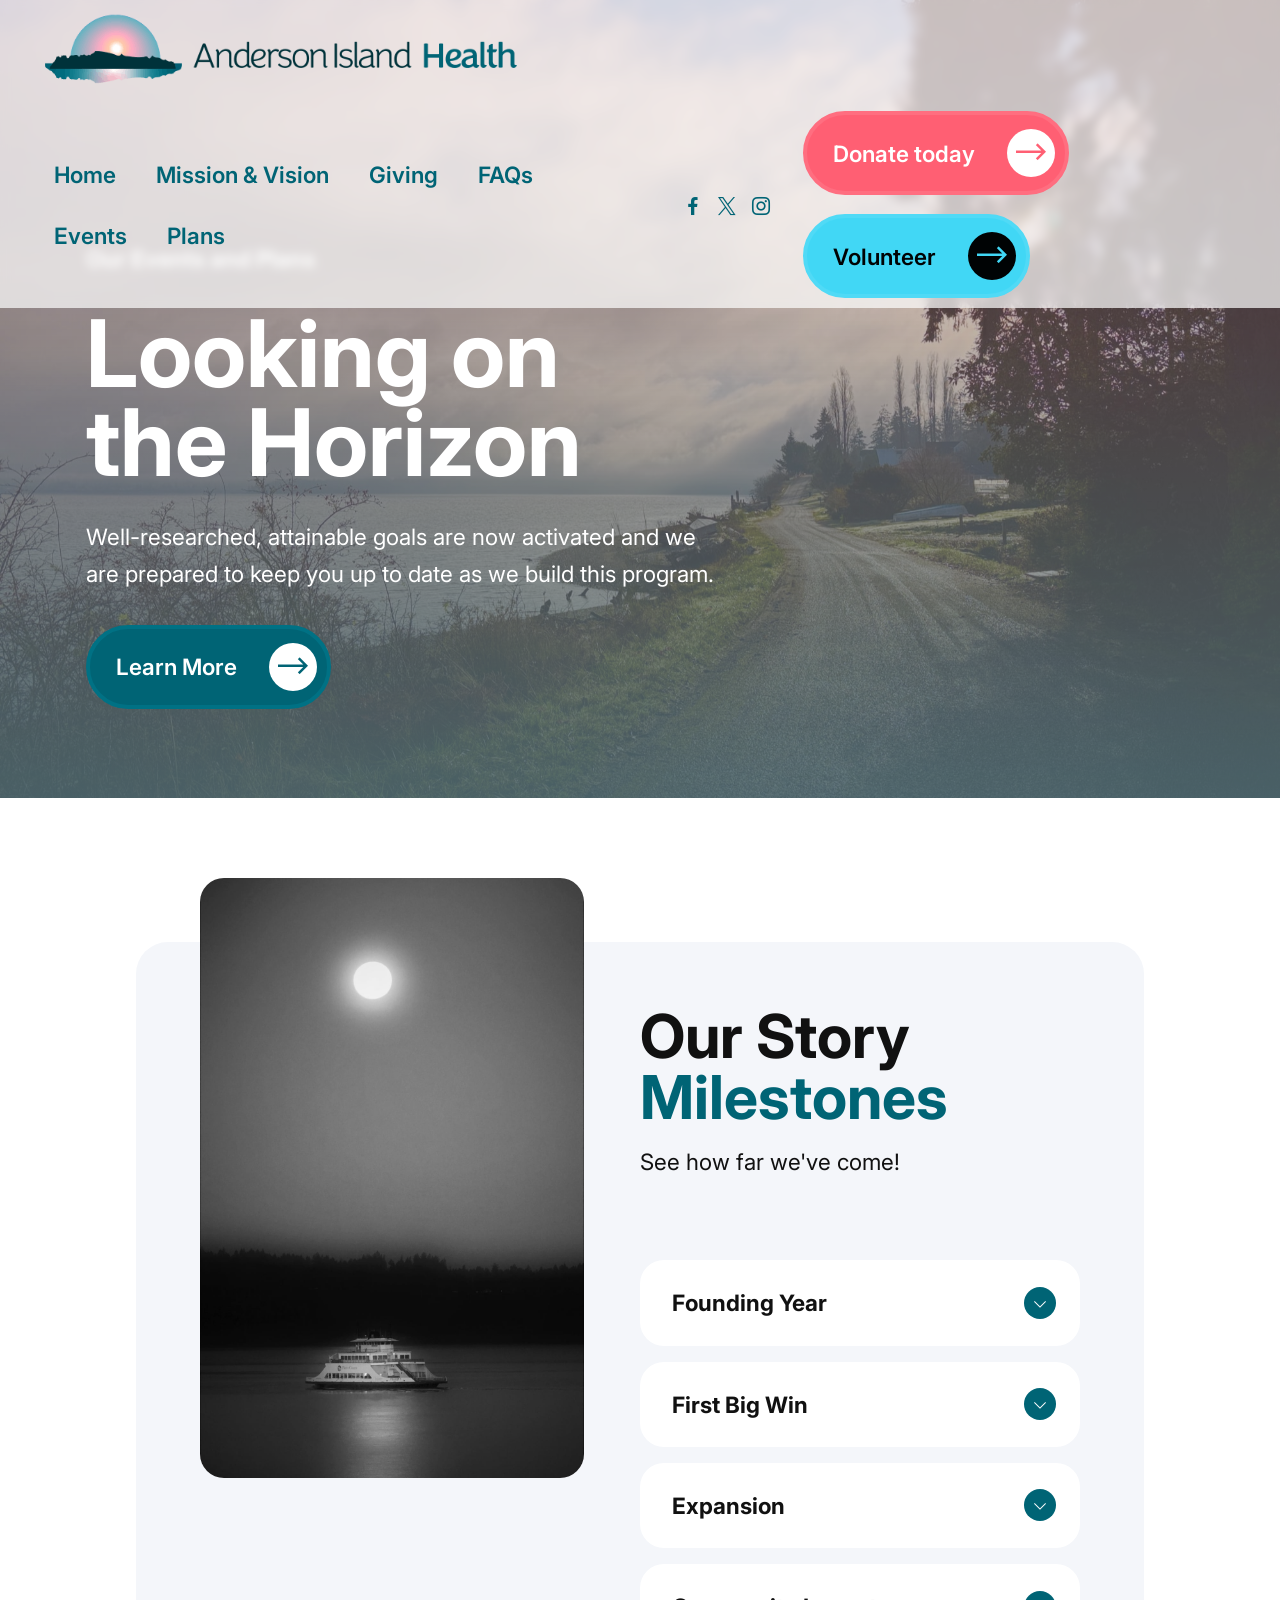
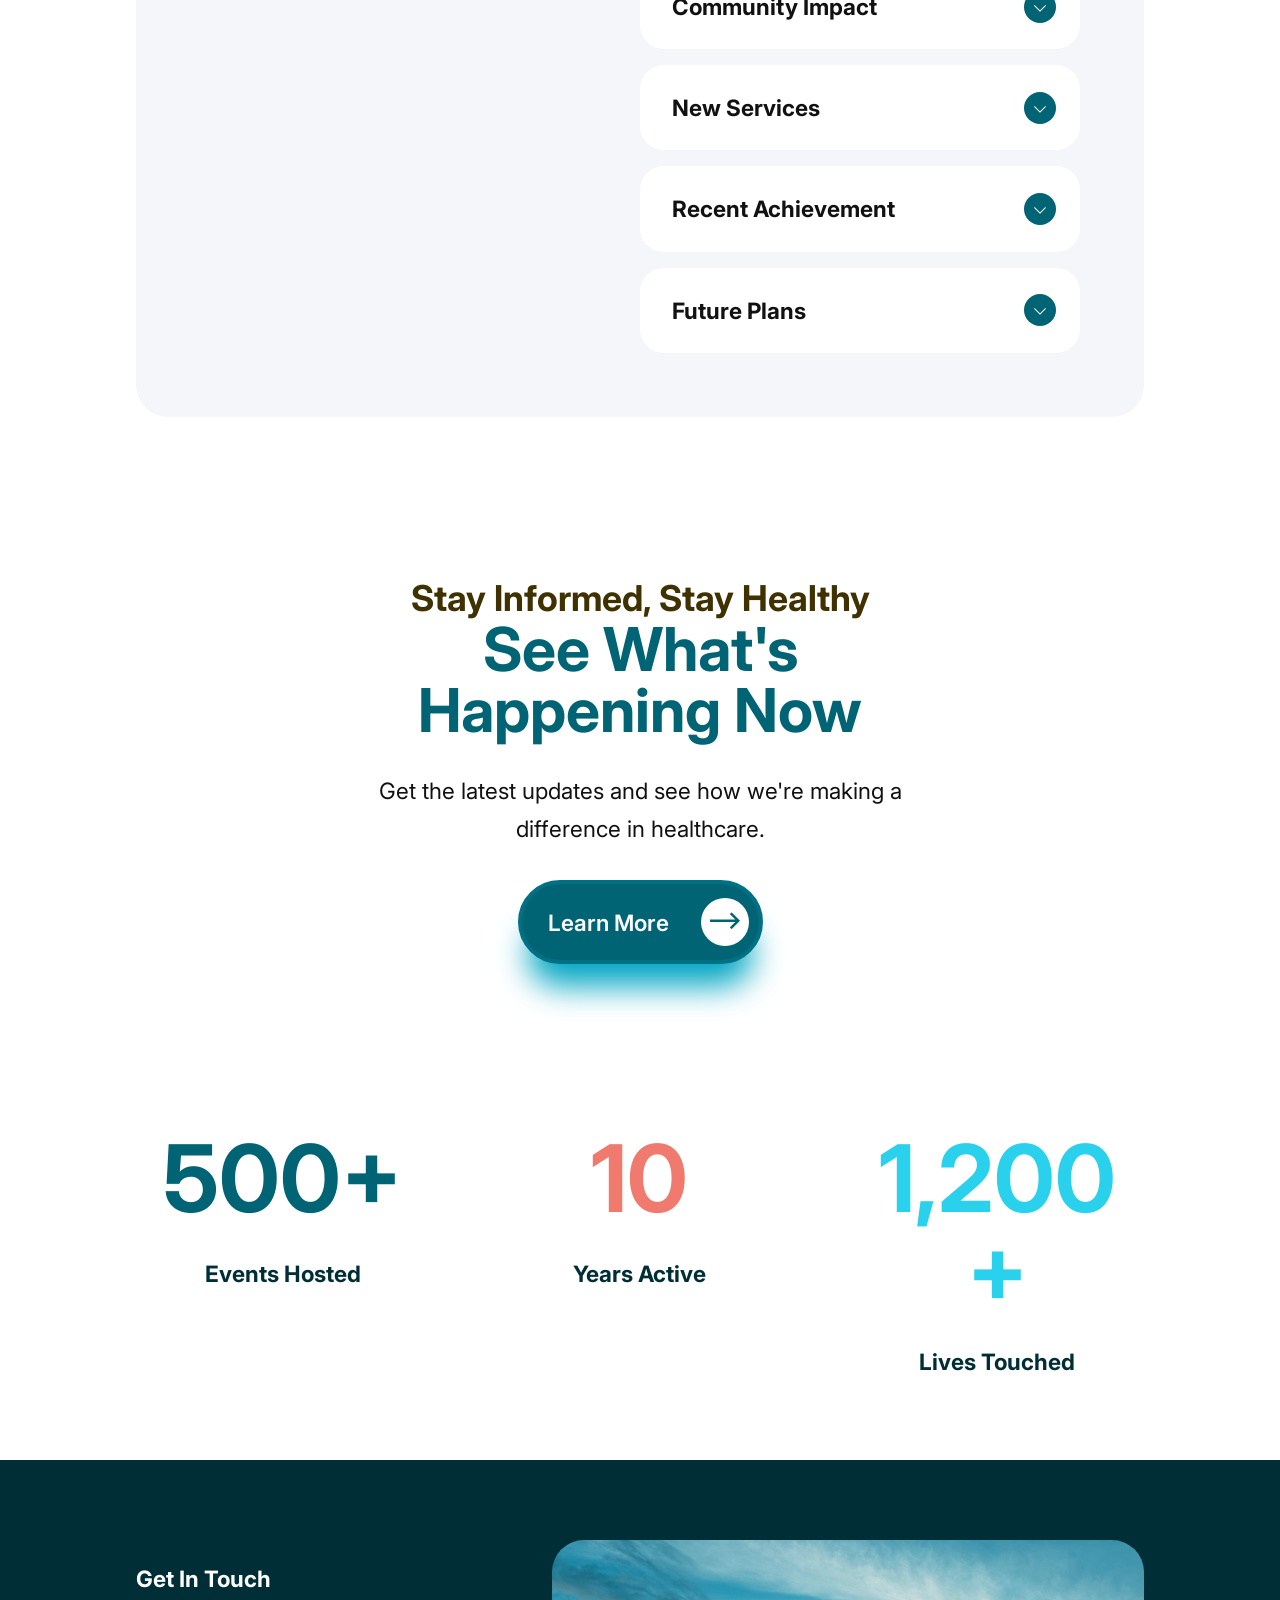
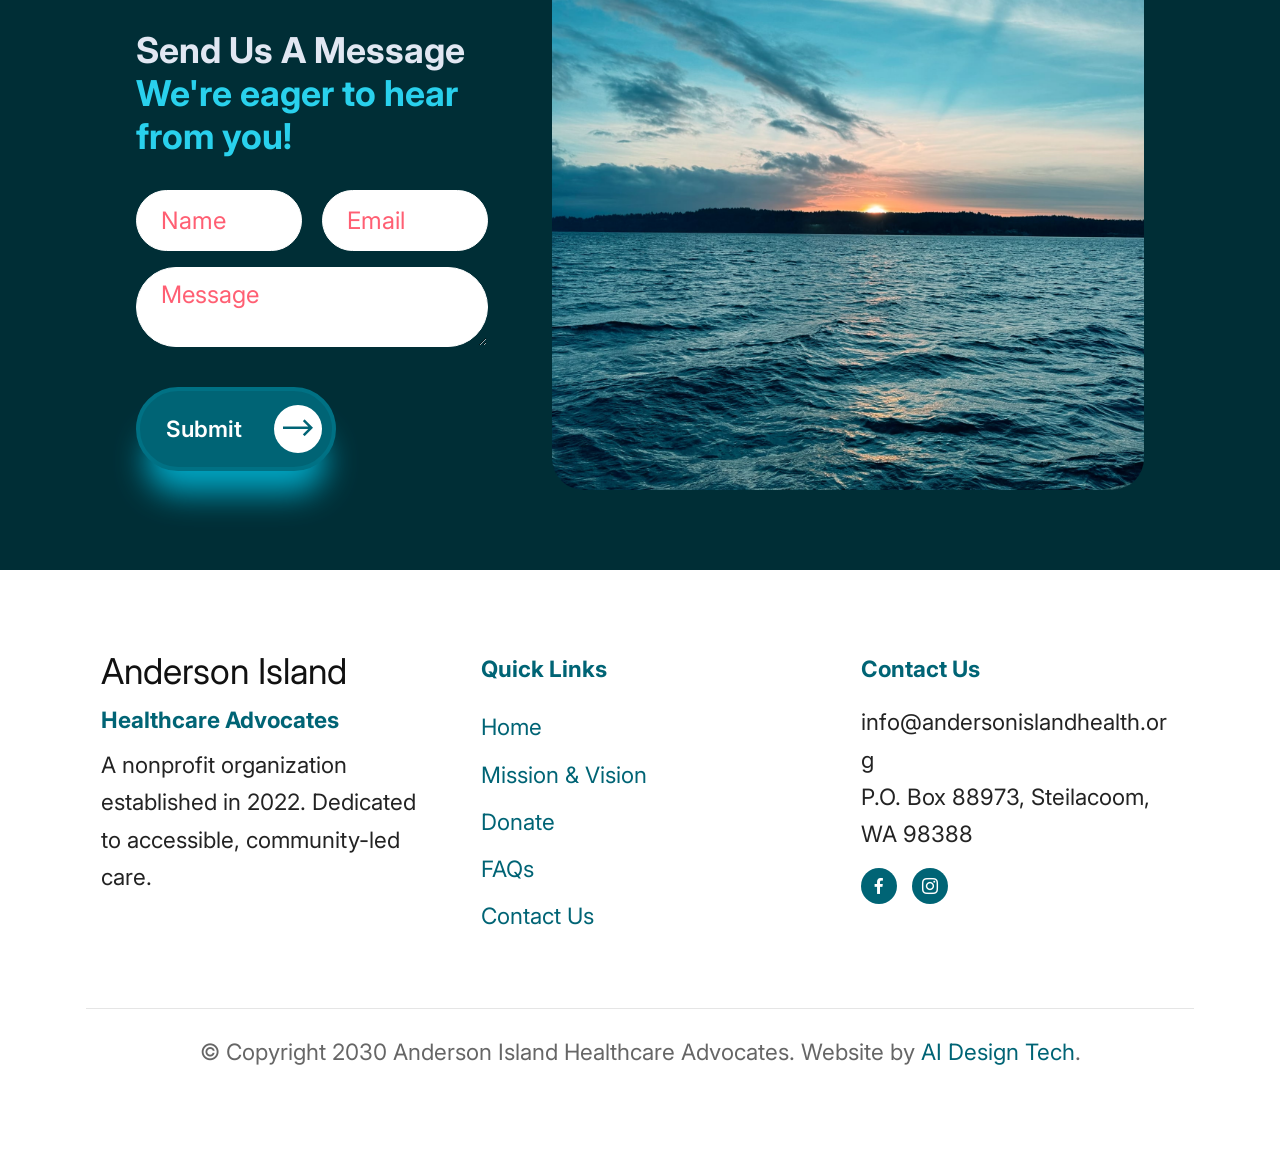
==== page1.html @ d07af9d4 "Finished draft" ====
<!DOCTYPE html>
<html  >
<head>
  
  <meta charset="UTF-8">
  <meta http-equiv="X-UA-Compatible" content="IE=edge">
  
  <meta name="viewport" content="width=device-width, initial-scale=1, minimum-scale=1">
  <link rel="shortcut icon" href="assets/images/ai-health-custom-logo-v9.png-655x106.png" type="image/x-icon">
  <meta name="description" content="">
  
  
  <title>Events and Plans</title>
  <link rel="stylesheet" href="assets/web/assets/mobirise-icons2/mobirise2.css">
  <link rel="stylesheet" href="assets/bootstrap/css/bootstrap.min.css">
  <link rel="stylesheet" href="assets/parallax/jarallax.css">
  <link rel="stylesheet" href="assets/animatecss/animate.css">
  <link rel="stylesheet" href="assets/popup-overlay-plugin/style.css">
  <link rel="stylesheet" href="assets/dropdown/css/style.css">
  <link rel="stylesheet" href="assets/socicon/css/styles.css">
  <link rel="stylesheet" href="assets/theme/css/style.css">
  <link rel="preload" href="https://fonts.googleapis.com/css?family=Inter:100,200,300,400,500,600,700,800,900,100i,200i,300i,400i,500i,600i,700i,800i,900i&display=swap" as="style" onload="this.onload=null;this.rel='stylesheet'">
  <noscript><link rel="stylesheet" href="https://fonts.googleapis.com/css?family=Inter:100,200,300,400,500,600,700,800,900,100i,200i,300i,400i,500i,600i,700i,800i,900i&display=swap"></noscript>
  <link rel="preload" as="style" href="assets/mobirise/css/mbr-additional.css?v=vCDCDP"><link rel="stylesheet" href="assets/mobirise/css/mbr-additional.css?v=vCDCDP" type="text/css">

  
  
  
</head>
<body>
  
  <section data-bs-version="5.1" class="menu menu01 strengthm5 cid-vbylUt4qzk" once="menu" id="menu-1-vbylUt4qzk">
    

    <nav class="navbar navbar-dropdown navbar-fixed-top navbar-expand-lg">
        <div class="content-wrap container-fluid">
            <div class="navbar-brand">
                <span class="navbar-logo">
                    <a href="#">
                        <img src="assets/images/ai-health-custom-logo-v9.png-655x106.png" alt="" style="height: 5.1rem;">
                    </a>
                </span>
                
            </div>
            <button class="navbar-toggler" type="button" data-toggle="collapse" data-bs-toggle="collapse" data-target="#navbarSupportedContent" data-bs-target="#navbarSupportedContent" aria-controls="navbarNavAltMarkup" aria-expanded="false" aria-label="Toggle navigation">
                <div class="hamburger">
                    <span></span>
                    <span></span>
                    <span></span>
                    <span></span>
                </div>
            </button>
            <div class="collapse navbar-collapse" id="navbarSupportedContent">
                <ul class="navbar-nav nav-dropdown" data-app-modern-menu="true"><li class="nav-item"><a class="nav-link link little-radius text-primary display-4" href="#">Home</a></li>
                    <li class="nav-item"><a class="nav-link link little-radius text-primary display-4" href="#">Mission &amp; Vision</a></li>
                    <li class="nav-item"><a class="nav-link link little-radius text-primary display-4" href="#">Giving</a>
                    </li>
                    <li class="nav-item"><a class="nav-link link little-radius text-primary display-4" href="#">FAQs</a>
                    </li><li class="nav-item"><a class="nav-link link little-radius text-primary display-4" href="#">Events</a></li><li class="nav-item"><a class="nav-link link little-radius text-primary display-4" href="#">Plans</a></li></ul>
                <div class="icons-menu">
                    <a class="iconfont-wrapper" href="#" target="_blank">
                        <span class="p-2 mbr-iconfont socicon-facebook socicon" style="color: rgb(0, 100, 117); fill: rgb(0, 100, 117);"></span>
                    </a>
                    <a class="iconfont-wrapper" href="#" target="_blank">
                        <span class="p-2 mbr-iconfont socicon-twitter socicon" style="color: rgb(0, 100, 117); fill: rgb(0, 100, 117);"></span>
                    </a>
                    <a class="iconfont-wrapper" href="#" target="_blank">
                        <span class="p-2 mbr-iconfont socicon-instagram socicon" style="color: rgb(0, 100, 117); fill: rgb(0, 100, 117);"></span>
                    </a>
                    
                </div>
                <div class="navbar-buttons mbr-section-btn"><a class="btn btn-danger display-7" href="index.html#call-to-action-2-vbylUuL9xs">
                        <span class="mobi-mbri mobi-mbri-right mbr-iconfont mbr-iconfont-btn"></span>
                       Donate today</a> <a class="btn btn-info display-7" href="https://forms.gle/DPrSswoL6QGuAcDV8" target="_blank">
                        <span class="mobi-mbri mobi-mbri-right mbr-iconfont mbr-iconfont-btn"></span>
                       Volunteer</a></div>
            </div>
        </div>
    </nav>
</section>

<section data-bs-version="5.1" class="header02 strengthm5 cid-vdXFIH0984 mbr-parallax-background" id="hero-2-vdXFIH0984">
    

    
    <div class="mbr-overlay" style="opacity: 0.3; background-color: rgb(240, 122, 109);"></div>

    <div class="container">
        <div class="row">
            <div class="col-12 col-lg-7">
                <div class="content-wrapper">
                    <p class="mbr-label mbr-fonts-style display-7">
                        <strong>Our Events and Plans</strong></p>
                    <h2 class="mbr-section-title mbr-fonts-style display-1">
                        <strong>Looking on the Horizon</strong></h2>
                    <p class="mbr-text mbr-fonts-style display-4">Well-researched, attainable goals are now activated and we are prepared to keep you up to date as we build this program.</p>
                    <div class="mbr-section-btn">
                        <a class="btn btn-primary display-7" href="#">
                            <span class="mobi-mbri mobi-mbri-right mbr-iconfont mbr-iconfont-btn"></span>
                            Learn More
                        </a>
                    </div>
                </div>
            </div>
        </div>
    </div>
</section>

<section data-bs-version="5.1" class="list01 strengthm5 cid-vdXFIH3WKV" id="faq-1-vdXFIH3WKV">
    

    
    

    <div class="container-fluid">
        <div class="row justify-content-center">
            <div class="col-12 col-lg-10">
                <div class="card-wrapper">
                    <div class="image-wrapper">
                        <img class="little-radius" src="assets/images/dsc03451-2.jpg-1200x2023.jpg" alt="">
                    </div>
                    <div class="content-wrapper">
                        <div class="content-wrap">
                            <div class="title-wrapper">
                                <h2 class="mbr-section-title mbr-fonts-style display-2">
                                    <strong>Our Story</strong>
                                </h2>
                                <h3 class="mbr-section-subtitle mbr-fonts-style display-2">
                                    <strong>Milestones</strong>
                                </h3>
                            </div>
                            <div class="text-wrapper">
                                <p class="mbr-text mbr-fonts-style display-7">See how far we've come!</p>
                            </div>
                        </div>
                        <div id="bootstrap-accordion_28" class="panel-group accordionStyles accordion" role="tablist" aria-multiselectable="true">
                            <div class="card little-radius">
                                <div class="card-header" role="tab" id="headingOne">
                                    <a role="button" class="panel-title collapsed" data-toggle="collapse" data-bs-toggle="collapse" data-core="" href="#collapse1_28" aria-expanded="false" aria-controls="collapse1">
                                        <h4 class="panel-title-edit mbr-fonts-style display-4">
                                            <strong>Founding Year</strong></h4>
                                        <div class="icon-wrapper">
                                            <span class="sign mbr-iconfont mobi-mbri-arrow-down mobi-mbri"></span>
                                        </div>
                                    </a>
                                </div>
                                <div id="collapse1_28" class="panel-collapse noScroll collapse" role="tabpanel" aria-labelledby="headingOne" data-parent="#accordion" data-bs-parent="#bootstrap-accordion_28">
                                    <div class="panel-body">
                                        <p class="panel-text mbr-fonts-style display-7">Established in 2015, a true underdog story.</p>
                                    </div>
                                </div>
                            </div>
                            <div class="card little-radius">
                                <div class="card-header" role="tab" id="headingTwo">
                                    <a role="button" class="panel-title collapsed" data-toggle="collapse" data-bs-toggle="collapse" data-core="" href="#collapse2_28" aria-expanded="false" aria-controls="collapse2">
                                        <h4 class="panel-title-edit mbr-fonts-style display-4">
                                            <strong>First Big Win</strong></h4>
                                        <div class="icon-wrapper">
                                            <span class="sign mbr-iconfont mobi-mbri-arrow-down mobi-mbri"></span>
                                        </div>
                                    </a>
                                </div>
                                <div id="collapse2_28" class="panel-collapse noScroll collapse" role="tabpanel" aria-labelledby="headingTwo" data-parent="#accordion" data-bs-parent="#bootstrap-accordion_28">
                                    <div class="panel-body">
                                        <p class="panel-text mbr-fonts-style display-7">Secured major funding in 2017, we were stoked!</p>
                                    </div>
                                </div>
                            </div>
                            <div class="card little-radius">
                                <div class="card-header" role="tab" id="headingThree">
                                    <a role="button" class="panel-title collapsed" data-toggle="collapse" data-bs-toggle="collapse" data-core="" href="#collapse3_28" aria-expanded="false" aria-controls="collapse3">
                                        <h4 class="panel-title-edit mbr-fonts-style display-4">
                                            <strong>Expansion</strong></h4>
                                        <div class="icon-wrapper">
                                            <span class="sign mbr-iconfont mobi-mbri-arrow-down mobi-mbri"></span>
                                        </div>
                                    </a>
                                </div>
                                <div id="collapse3_28" class="panel-collapse noScroll collapse" role="tabpanel" aria-labelledby="headingThree" data-parent="#accordion" data-bs-parent="#bootstrap-accordion_28">
                                    <div class="panel-body">
                                        <p class="panel-text mbr-fonts-style display-7">Opened our second clinic in 2019, growing fast!</p>
                                    </div>
                                </div>
                            </div>
                            <div class="card little-radius">
                                <div class="card-header" role="tab" id="headingFour">
                                    <a role="button" class="panel-title collapsed" data-toggle="collapse" data-bs-toggle="collapse" data-core="" href="#collapse4_28" aria-expanded="false" aria-controls="collapse4">
                                        <h4 class="panel-title-edit mbr-fonts-style display-4">
                                            <strong>Community Impact</strong></h4>
                                        <div class="icon-wrapper">
                                            <span class="sign mbr-iconfont mobi-mbri-arrow-down mobi-mbri"></span>
                                        </div>
                                    </a>
                                </div>
                                <div id="collapse4_28" class="panel-collapse noScroll collapse" role="tabpanel" aria-labelledby="headingFour" data-parent="#accordion" data-bs-parent="#bootstrap-accordion_28">
                                    <div class="panel-body">
                                        <p class="panel-text mbr-fonts-style display-7">Reached 10,000 patients by 2021, wowza!</p>
                                    </div>
                                </div>
                            </div>
                            <div class="card little-radius">
                                <div class="card-header" role="tab" id="headingFive">
                                    <a role="button" class="panel-title collapsed" data-toggle="collapse" data-bs-toggle="collapse" data-core="" href="#collapse5_28" aria-expanded="false" aria-controls="collapse5">
                                        <h4 class="panel-title-edit mbr-fonts-style display-4">
                                            <strong>New Services</strong></h4>
                                        <div class="icon-wrapper">
                                            <span class="sign mbr-iconfont mobi-mbri-arrow-down mobi-mbri"></span>
                                        </div>
                                    </a>
                                </div>
                                <div id="collapse5_28" class="panel-collapse noScroll collapse" role="tabpanel" aria-labelledby="headingFive" data-parent="#accordion" data-bs-parent="#bootstrap-accordion_28">
                                    <div class="panel-body">
                                        <p class="panel-text mbr-fonts-style display-7">Launched telehealth in 2022, convenience is key.</p>
                                    </div>
                                </div>
                            </div>
                            <div class="card little-radius">
                                <div class="card-header" role="tab" id="headingSix">
                                    <a role="button" class="panel-title collapsed" data-toggle="collapse" data-bs-toggle="collapse" data-core="" href="#collapse6_28" aria-expanded="false" aria-controls="collapse6">
                                        <h4 class="panel-title-edit mbr-fonts-style display-4">
                                            <strong>Recent Achievement</strong></h4>
                                        <div class="icon-wrapper">
                                            <span class="sign mbr-iconfont mobi-mbri-arrow-down mobi-mbri"></span>
                                        </div>
                                    </a>
                                </div>
                                <div id="collapse6_28" class="panel-collapse noScroll collapse" role="tabpanel" aria-labelledby="headingSix" data-parent="#accordion" data-bs-parent="#bootstrap-accordion_28">
                                    <div class="panel-body">
                                        <p class="panel-text mbr-fonts-style display-7">Awarded 'Healthcare Innovator' in 2023, we're blushing.</p>
                                    </div>
                                </div>
                            </div>
                            <div class="card little-radius">
                                <div class="card-header" role="tab" id="headingSeven">
                                    <a role="button" class="panel-title collapsed" data-toggle="collapse" data-bs-toggle="collapse" data-core="" href="#collapse7_28" aria-expanded="false" aria-controls="collapse7">
                                        <h4 class="panel-title-edit mbr-fonts-style display-4">
                                            <strong>Future Plans</strong></h4>
                                        <div class="icon-wrapper">
                                            <span class="sign mbr-iconfont mobi-mbri-arrow-down mobi-mbri"></span>
                                        </div>
                                    </a>
                                </div>
                                <div id="collapse7_28" class="panel-collapse noScroll collapse" role="tabpanel" aria-labelledby="headingSeven" data-parent="#accordion" data-bs-parent="#bootstrap-accordion_28">
                                    <div class="panel-body">
                                        <p class="panel-text mbr-fonts-style display-7">Expanding to rural areas next, stay tuned!</p>
                                    </div>
                                </div>
                            </div>
                            
                        </div>
                    </div>
                </div>
            </div>
        </div>
    </div>
</section>

<section data-bs-version="5.1" class="article01 strengthm5 cid-vdXFIH4DmK" id="call-to-action-1-vdXFIH4DmK">
    

    
    

    <div class="container">
        <div class="row justify-content-center">
            <div class="col-12 col-lg-6">
                <div class="content-wrapper">
                    <p class="mbr-label mbr-fonts-style display-5">
                        <strong>Stay Informed, Stay Healthy</strong>
                    </p>
                    <h2 class="mbr-section-title mbr-fonts-style display-2">
                        <strong>See What's Happening Now</strong>
                    </h2>
                    <div class="text-wrapper">
                        <p class="mbr-text mbr-fonts-style display-7">Get the latest updates and see how we're making a difference in healthcare.</p>
                    </div>
                    <div class="mbr-section-btn"><a class="btn btn-primary display-7" href="#">
                            <span class="mobi-mbri mobi-mbri-right mbr-iconfont mbr-iconfont-btn"></span>
                            Learn More
                        </a></div>
                </div>
            </div>
        </div>
    </div>
</section>

<section data-bs-version="5.1" class="features01 strengthm5 cid-vdXFIH5Qgf" id="metrics-1-vdXFIH5Qgf">
    

    
    

    <div class="container-fluid">
        <div class="row justify-content-center">
            <div class="col-12 col-lg-10">
                <div class="items-wrapper">
                    <div class="item features-without-image active">
                        <div class="item-wrapper">
                            <h4 class="card-number_1 mbr-fonts-style display-1">
                                <strong>500+</strong>
                            </h4>
                            <p class="card-title mbr-fonts-style display-7">
                                <strong>Events Hosted</strong>
                            </p>
                        </div>
                    </div><div class="item features-without-image">
                        <div class="item-wrapper">
                            <h4 class="card-number_2 mbr-fonts-style display-1">
                                <strong>10</strong>
                            </h4>
                            <p class="card-title mbr-fonts-style display-7">
                                <strong>Years Active</strong>
                            </p>
                        </div>
                    </div><div class="item features-without-image">
                        <div class="item-wrapper">
                            <h4 class="card-number_3 mbr-fonts-style display-1"><strong>1,200+</strong>
                            </h4>
                            <p class="card-title mbr-fonts-style display-7">
                                <strong>Lives Touched</strong>
                            </p>
                        </div>
                    </div>
                    
                    
                </div>
            </div>
        </div>
    </div>
</section>

<section data-bs-version="5.1" class="form01 strengthm5 cid-vdXFIH62pX" id="contact-form-1-vdXFIH62pX">
    

    
    

    <div class="container-fluid">
        <div class="row justify-content-center">
            <div class="col-12 col-lg-4 card">
                <div class="content-wrapper">
                    <p class="mbr-label mbr-fonts-style display-7">
                        <strong>Get In Touch</strong>
                    </p>
                    <div class="title-wrapper">
                        <h2 class="mbr-section-title mbr-fonts-style display-5">
                            <strong>Send Us A Message</strong>
                        </h2>
                        <h3 class="mbr-section-subtitle mbr-fonts-style display-5">
                            <strong>We're eager to hear from you!</strong>
                        </h3>
                    </div>
                    <div class="mbr-form form-wrap" data-form-type="formoid">
                        <!--Formbuilder Form-->
                        <form action="https://mobirise.eu/" method="POST" class="mbr-form form-with-styler" data-form-title="Form Name"><input type="hidden" name="email" data-form-email="true" value="DCKwbkKdO3ElrP6geZtey2cZnBCW2I8ywGVctP4K58NHkOCdzIbIiPHxtOXIIuhJR1I1OOOv7KXzmoiA7bLLRfzKcWY6ePVGfCjGmEnF0G0ti2oMnUfj11wNnD8JOCLH.utWRAqMxqd0Vtz1R1bnrTrpIM5AcD1jCsIez9GXjoDOzYxk99zin5LjoaUuUx6YtR7At89bdf37mBpKuKP/R1F1IWTaAjy9Z5GrwWtIeiWPBW3WUTwWPWlZeVuOpYu4Q">
                            <div class="row">
                                <div hidden="hidden" data-form-alert="" class="alert alert-success col-12">Thanks for
                                    filling out the form!</div>
                                <div hidden="hidden" data-form-alert-danger="" class="alert alert-danger col-12"> Oops...!
                                    some problem!
                                </div>
                            </div>
                            <div class="dragArea row">
                                <div class="col-lg-6 col-md-12 col-sm-12 form-group mb-3 mb-3 mb-3 mb-3" data-for="name">
                                    <input type="text" name="name" placeholder="Name" data-form-field="name" class="form-control display-7" value="" id="name-contact-form-1-vdXFIH62pX">
                                </div>
                                <div class="col-lg-6 col-md-12 col-sm-12 form-group mb-3 mb-3 mb-3 mb-3" data-for="email1">
                                    <input type="email" name="email1" placeholder="Email" data-form-field="email1" class="form-control display-7" value="" id="email1-contact-form-1-vdXFIH62pX">
                                </div>
                                <div data-for="textarea" class="col-lg-12 col-md-12 col-sm-12 form-group mb-3 mb-3" style="">
                                    <textarea name="textarea" placeholder="Message" data-form-field="textarea" class="form-control display-7" id="textarea-contact-form-1-vdXFIH62pX"></textarea>
                                </div>
                                <div class="col-md-auto col mbr-section-btn">
                                    <button type="submit" class="btn btn-primary display-7"><span class="mobi-mbri mobi-mbri-right mbr-iconfont mbr-iconfont-btn"></span>
                                        Submit
                                    </button>
                                </div>
                            </div>
                        </form><!--Formbuilder Form-->
                    </div>
                </div>
            </div>
            <div class="col-12 col-lg-6 card">
                <div class="image-wrapper">
                    <img src="assets/images/img-4795-2.2.jpg-2000x1500.jpg" alt="">
                </div>
            </div>
        </div>
    </div>
</section>

<section data-bs-version="5.1" class="footer01 strengthm5 cid-vdYfNhtwhg" once="footers" id="footer01-2">
    

    

    <div class="container">
        <div class="row justify-content-center">
            
            <div class="col-12 col-md-6 col-lg-4">
                <div class="content-wrapper">
                    <h2 class="mbr-section-title mbr-fonts-style display-5">Anderson Island</h2>
                    <h3 class="mbr-section-subtitle mbr-fonts-style display-7"><strong>Healthcare Advocates</strong></h3>
                    <p class="mbr-text mbr-fonts-style display-7">A nonprofit organization established in 2022. Dedicated to accessible, community-led care.</p>
                </div>
            </div>

            <div class="col-12 col-md-6 col-lg-4">
                <div class="nav-wrapper">
                    <p class="mbr-nav-title mbr-fonts-style display-7"><strong>Quick Links</strong></p>
                    <ul class="list mbr-fonts-style display-7">
                        <li class="item-wrap">Home</li>
                        <li class="item-wrap">Mission &amp; Vision</li>
                        <li class="item-wrap">Donate</li><li class="item-wrap">FAQs</li>
                        <li class="item-wrap">Contact Us</li>
                    </ul>
                </div>
            </div>

            <div class="col-12 col-md-12 col-lg-4">
                <div class="contact-wrapper">
                    <p class="mbr-nav-title mbr-fonts-style display-7"><strong>Contact Us</strong></p>
                    <p class="mbr-text mbr-fonts-style display-7">
                        info@andersonislandhealth.org<br>
                        P.O. Box 88973, Steilacoom, WA 98388
                    </p>
                    <div class="social-wrapper">
                        <div class="social-wrap">
                            <div class="soc-item"><span class="mbr-iconfont socicon-facebook"></span></div>
                            <div class="soc-item"><span class="mbr-iconfont socicon-instagram"></span></div>
                        </div>
                    </div>
                </div>
            </div>
        </div>

        <div class="row mt-4">
            <div class="col-12 text-center">
                <p class="mbr-copy mbr-fonts-style display-7">
                    © Copyright 2030 Anderson Island Healthcare Advocates. Website by <a href="http://www.aidesigntech.com" target="_blank">AI Design Tech</a>.
                </p>
            </div>
        </div>
    </div>
</section>


<script src="assets/bootstrap/js/bootstrap.bundle.min.js"></script>
  <script src="assets/parallax/jarallax.js"></script>
  <script src="assets/smoothscroll/smooth-scroll.js"></script>
  <script src="assets/ytplayer/index.js"></script>
  <script src="assets/mbr-switch-arrow/mbr-switch-arrow.js"></script>
  <script src="assets/dropdown/js/navbar-dropdown.js"></script>
  <script src="assets/theme/js/script.js"></script>
  <script src="assets/formoid/formoid.min.js"></script>
  
  
  
  <input name="animation" type="hidden">
  </body>
</html>
---- assets/web/assets/mobirise-icons2/mobirise2.css ----
@font-face {
  font-family: 'Moririse2';
  font-display: swap;
  src:  url('mobirise2.eot?f2bix4');
  src:  url('mobirise2.eot?f2bix4#iefix') format('embedded-opentype'),
    url('mobirise2.ttf?f2bix4') format('truetype'),
    url('mobirise2.woff?f2bix4') format('woff'),
    url('mobirise2.svg?f2bix4#mobirise2') format('svg');
  font-weight: normal;
  font-style: normal;
}

[class^="mobi-"], [class*=" mobi-"] {
  /* use !important to prevent issues with browser extensions that change fonts */
  font-family: 'Moririse2' !important;
  speak: none;
  font-style: normal;
  font-weight: normal;
  font-variant: normal;
  text-transform: none;
  line-height: 1;

  /* Better Font Rendering =========== */
  -webkit-font-smoothing: antialiased;
  -moz-osx-font-smoothing: grayscale;
}

.mobi-mbri-add-submenu:before {
  content: "\e900";
}
.mobi-mbri-alert:before {
  content: "\e901";
}
.mobi-mbri-align-center:before {
  content: "\e902";
}
.mobi-mbri-align-justify:before {
  content: "\e903";
}
.mobi-mbri-align-left:before {
  content: "\e904";
}
.mobi-mbri-align-right:before {
  content: "\e905";
}
.mobi-mbri-android:before {
  content: "\e906";
}
.mobi-mbri-apple:before {
  content: "\e907";
}
.mobi-mbri-arrow-down:before {
  content: "\e908";
}
.mobi-mbri-arrow-next:before {
  content: "\e909";
}
.mobi-mbri-arrow-prev:before {
  content: "\e90a";
}
.mobi-mbri-arrow-up:before {
  content: "\e90b";
}
.mobi-mbri-bold:before {
  content: "\e90c";
}
.mobi-mbri-bookmark:before {
  content: "\e90d";
}
.mobi-mbri-bootstrap:before {
  content: "\e90e";
}
.mobi-mbri-briefcase:before {
  content: "\e90f";
}
.mobi-mbri-browse:before {
  content: "\e910";
}
.mobi-mbri-bulleted-list:before {
  content: "\e911";
}
.mobi-mbri-calendar:before {
  content: "\e912";
}
.mobi-mbri-camera:before {
  content: "\e913";
}
.mobi-mbri-cart-add:before {
  content: "\e914";
}
.mobi-mbri-cart-full:before {
  content: "\e915";
}
.mobi-mbri-cash:before {
  content: "\e916";
}
.mobi-mbri-change-style:before {
  content: "\e917";
}
.mobi-mbri-chat:before {
  content: "\e918";
}
.mobi-mbri-clock:before {
  content: "\e919";
}
.mobi-mbri-close:before {
  content: "\e91a";
}
.mobi-mbri-cloud:before {
  content: "\e91b";
}
.mobi-mbri-code:before {
  content: "\e91c";
}
.mobi-mbri-contact-form:before {
  content: "\e91d";
}
.mobi-mbri-credit-card:before {
  content: "\e91e";
}
.mobi-mbri-cursor-click:before {
  content: "\e91f";
}
.mobi-mbri-cust-feedback:before {
  content: "\e920";
}
.mobi-mbri-database:before {
  content: "\e921";
}
.mobi-mbri-delivery:before {
  content: "\e922";
}
.mobi-mbri-desktop:before {
  content: "\e923";
}
.mobi-mbri-devices:before {
  content: "\e924";
}
.mobi-mbri-down:before {
  content: "\e925";
}
.mobi-mbri-download-2:before {
  content: "\e926";
}
.mobi-mbri-download:before {
  content: "\e927";
}
.mobi-mbri-drag-n-drop-2:before {
  content: "\e928";
}
.mobi-mbri-drag-n-drop:before {
  content: "\e929";
}
.mobi-mbri-edit-2:before {
  content: "\e92a";
}
.mobi-mbri-edit:before {
  content: "\e92b";
}
.mobi-mbri-error:before {
  content: "\e92c";
}
.mobi-mbri-extension:before {
  content: "\e92d";
}
.mobi-mbri-features:before {
  content: "\e92e";
}
.mobi-mbri-file:before {
  content: "\e92f";
}
.mobi-mbri-flag:before {
  content: "\e930";
}
.mobi-mbri-folder:before {
  content: "\e931";
}
.mobi-mbri-gift:before {
  content: "\e932";
}
.mobi-mbri-github:before {
  content: "\e933";
}
.mobi-mbri-globe-2:before {
  content: "\e934";
}
.mobi-mbri-globe:before {
  content: "\e935";
}
.mobi-mbri-growing-chart:before {
  content: "\e936";
}
.mobi-mbri-hearth:before {
  content: "\e937";
}
.mobi-mbri-help:before {
  content: "\e938";
}
.mobi-mbri-home:before {
  content: "\e939";
}
.mobi-mbri-hot-cup:before {
  content: "\e93a";
}
.mobi-mbri-idea:before {
  content: "\e93b";
}
.mobi-mbri-image-gallery:before {
  content: "\e93c";
}
.mobi-mbri-image-slider:before {
  content: "\e93d";
}
.mobi-mbri-info:before {
  content: "\e93e";
}
.mobi-mbri-italic:before {
  content: "\e93f";
}
.mobi-mbri-key:before {
  content: "\e940";
}
.mobi-mbri-laptop:before {
  content: "\e941";
}
.mobi-mbri-layers:before {
  content: "\e942";
}
.mobi-mbri-left-right:before {
  content: "\e943";
}
.mobi-mbri-left:before {
  content: "\e944";
}
.mobi-mbri-letter:before {
  content: "\e945";
}
.mobi-mbri-like:before {
  content: "\e946";
}
.mobi-mbri-link:before {
  content: "\e947";
}
.mobi-mbri-lock:before {
  content: "\e948";
}
.mobi-mbri-login:before {
  content: "\e949";
}
.mobi-mbri-logout:before {
  content: "\e94a";
}
.mobi-mbri-magic-stick:before {
  content: "\e94b";
}
.mobi-mbri-map-pin:before {
  content: "\e94c";
}
.mobi-mbri-menu:before {
  content: "\e94d";
}
.mobi-mbri-mobile-2:before {
  content: "\e94e";
}
.mobi-mbri-mobile-horizontal:before {
  content: "\e94f";
}
.mobi-mbri-mobile:before {
  content: "\e950";
}
.mobi-mbri-mobirise:before {
  content: "\e951";
}
.mobi-mbri-more-horizontal:before {
  content: "\e952";
}
.mobi-mbri-more-vertical:before {
  content: "\e953";
}
.mobi-mbri-music:before {
  content: "\e954";
}
.mobi-mbri-new-file:before {
  content: "\e955";
}
.mobi-mbri-numbered-list:before {
  content: "\e956";
}
.mobi-mbri-opened-folder:before {
  content: "\e957";
}
.mobi-mbri-pages:before {
  content: "\e958";
}
.mobi-mbri-paper-plane:before {
  content: "\e959";
}
.mobi-mbri-paperclip:before {
  content: "\e95a";
}
.mobi-mbri-phone:before {
  content: "\e95b";
}
.mobi-mbri-photo:before {
  content: "\e95c";
}
.mobi-mbri-photos:before {
  content: "\e95d";
}
.mobi-mbri-pin:before {
  content: "\e95e";
}
.mobi-mbri-play:before {
  content: "\e95f";
}
.mobi-mbri-plus:before {
  content: "\e960";
}
.mobi-mbri-preview:before {
  content: "\e961";
}
.mobi-mbri-print:before {
  content: "\e962";
}
.mobi-mbri-protect:before {
  content: "\e963";
}
.mobi-mbri-question:before {
  content: "\e964";
}
.mobi-mbri-quote-left:before {
  content: "\e965";
}
.mobi-mbri-quote-right:before {
  content: "\e966";
}
.mobi-mbri-redo:before {
  content: "\e967";
}
.mobi-mbri-refresh:before {
  content: "\e968";
}
.mobi-mbri-responsive-2:before {
  content: "\e969";
}
.mobi-mbri-responsive:before {
  content: "\e96a";
}
.mobi-mbri-right:before {
  content: "\e96b";
}
.mobi-mbri-rocket:before {
  content: "\e96c";
}
.mobi-mbri-sad-face:before {
  content: "\e96d";
}
.mobi-mbri-sale:before {
  content: "\e96e";
}
.mobi-mbri-save:before {
  content: "\e96f";
}
.mobi-mbri-search:before {
  content: "\e970";
}
.mobi-mbri-setting-2:before {
  content: "\e971";
}
.mobi-mbri-setting-3:before {
  content: "\e972";
}
.mobi-mbri-setting:before {
  content: "\e973";
}
.mobi-mbri-share:before {
  content: "\e974";
}
.mobi-mbri-shopping-bag:before {
  content: "\e975";
}
.mobi-mbri-shopping-basket:before {
  content: "\e976";
}
.mobi-mbri-shopping-cart:before {
  content: "\e977";
}
.mobi-mbri-sites:before {
  content: "\e978";
}
.mobi-mbri-smile-face:before {
  content: "\e979";
}
.mobi-mbri-speed:before {
  content: "\e97a";
}
.mobi-mbri-star:before {
  content: "\e97b";
}
.mobi-mbri-success:before {
  content: "\e97c";
}
.mobi-mbri-sun:before {
  content: "\e97d";
}
.mobi-mbri-sun2:before {
  content: "\e97e";
}
.mobi-mbri-tablet-vertical:before {
  content: "\e97f";
}
.mobi-mbri-tablet:before {
  content: "\e980";
}
.mobi-mbri-target:before {
  content: "\e981";
}
.mobi-mbri-timer:before {
  content: "\e982";
}
.mobi-mbri-to-ftp:before {
  content: "\e983";
}
.mobi-mbri-to-local-drive:before {
  content: "\e984";
}
.mobi-mbri-touch-swipe:before {
  content: "\e985";
}
.mobi-mbri-touch:before {
  content: "\e986";
}
.mobi-mbri-trash:before {
  content: "\e987";
}
.mobi-mbri-underline:before {
  content: "\e988";
}
.mobi-mbri-undo:before {
  content: "\e989";
}
.mobi-mbri-unlink:before {
  content: "\e98a";
}
.mobi-mbri-unlock:before {
  content: "\e98b";
}
.mobi-mbri-up-down:before {
  content: "\e98c";
}
.mobi-mbri-up:before {
  content: "\e98d";
}
.mobi-mbri-update:before {
  content: "\e98e";
}
.mobi-mbri-upload-2:before {
  content: "\e98f";
}
.mobi-mbri-upload:before {
  content: "\e990";
}
.mobi-mbri-user-2:before {
  content: "\e991";
}
.mobi-mbri-user:before {
  content: "\e992";
}
.mobi-mbri-users:before {
  content: "\e993";
}
.mobi-mbri-video-play:before {
  content: "\e994";
}
.mobi-mbri-video:before {
  content: "\e995";
}
.mobi-mbri-watch:before {
  content: "\e996";
}
.mobi-mbri-website-theme-2:before {
  content: "\e997";
}
.mobi-mbri-website-theme:before {
  content: "\e998";
}
.mobi-mbri-wifi:before {
  content: "\e999";
}
.mobi-mbri-windows:before {
  content: "\e99a";
}
.mobi-mbri-zoom-in:before {
  content: "\e99b";
}
.mobi-mbri-zoom-out:before {
  content: "\e99c";
}
---- assets/parallax/jarallax.css ----
.jarallax {
    position: relative;
    z-index: 0;
}
.jarallax > .jarallax-img {
    position: absolute;
    object-fit: cover;
    /* support for plugin https://github.com/bfred-it/object-fit-images */
    font-family: 'object-fit: cover;';
    top: 0;
    left: 0;
    width: 100%;
    height: 100%;
    z-index: -1;
}
---- assets/popup-overlay-plugin/style.css ----
html.is-builder .modal-backdrop.show {
    display: none !important;
}
---- assets/dropdown/css/style.css ----
.navbar-dropdown {
  left: 0;
  padding: 0;
  position: absolute;
  right: 0;
  top: 0;
  transition: all 0.45s ease;
  z-index: 1030;
  background: #282828; }
  .navbar-dropdown .navbar-logo {
    margin-right: 0.8rem;
    transition: margin 0.3s ease-in-out;
    vertical-align: middle; }
    .navbar-dropdown .navbar-logo img {
      height: 3.125rem;
      transition: all 0.3s ease-in-out; }
    .navbar-dropdown .navbar-logo.mbr-iconfont {
      font-size: 3.125rem;
      line-height: 3.125rem; }
  .navbar-dropdown .navbar-caption {
    font-weight: 700;
    white-space: normal;
    vertical-align: -4px;
    line-height: 3.125rem !important; }
    .navbar-dropdown .navbar-caption, .navbar-dropdown .navbar-caption:hover {
      color: inherit;
      text-decoration: none; }
  .navbar-dropdown .mbr-iconfont + .navbar-caption {
    vertical-align: -1px; }
  .navbar-dropdown.navbar-fixed-top {
    position: fixed; }
  .navbar-dropdown .navbar-brand span {
    vertical-align: -4px; }
  .navbar-dropdown.bg-color.transparent {
    background: none; }
  .navbar-dropdown.navbar-short .navbar-brand {
    padding: 0.625rem 0; }
    .navbar-dropdown.navbar-short .navbar-brand span {
      vertical-align: -1px; }
  .navbar-dropdown.navbar-short .navbar-caption {
    line-height: 2.375rem !important;
    vertical-align: -2px; }
  .navbar-dropdown.navbar-short .navbar-logo {
    margin-right: 0.5rem; }
    .navbar-dropdown.navbar-short .navbar-logo img {
      height: 2.375rem; }
    .navbar-dropdown.navbar-short .navbar-logo.mbr-iconfont {
      font-size: 2.375rem;
      line-height: 2.375rem; }
  .navbar-dropdown.navbar-short .mbr-table-cell {
    height: 3.625rem; }
  .navbar-dropdown .navbar-close {
    left: 0.6875rem;
    position: fixed;
    top: 0.75rem;
    z-index: 1000; }
  .navbar-dropdown .hamburger-icon {
    content: "";
    display: inline-block;
    vertical-align: middle;
    width: 16px;
    -webkit-box-shadow: 0 -6px 0 1px #282828,0 0 0 1px #282828,0 6px 0 1px #282828;
    -moz-box-shadow: 0 -6px 0 1px #282828,0 0 0 1px #282828,0 6px 0 1px #282828;
    box-shadow: 0 -6px 0 1px #282828,0 0 0 1px #282828,0 6px 0 1px #282828; }

.dropdown-menu .dropdown-toggle[data-toggle="dropdown-submenu"]::after {
  border-bottom: 0.35em solid transparent;
  border-left: 0.35em solid;
  border-right: 0;
  border-top: 0.35em solid transparent;
  margin-left: 0.3rem; }

.dropdown-menu .dropdown-item:focus {
  outline: 0; }

.nav-dropdown {
  font-size: 0.75rem;
  font-weight: 500;
  height: auto !important; }
  .nav-dropdown .nav-btn {
    padding-left: 1rem; }
  .nav-dropdown .link {
    margin: .667em 1.667em;
    font-weight: 500;
    padding: 0;
    transition: color .2s ease-in-out; }
    .nav-dropdown .link.dropdown-toggle {
      margin-right: 2.583em; }
      .nav-dropdown .link.dropdown-toggle::after {
        margin-left: .25rem;
        border-top: 0.35em solid;
        border-right: 0.35em solid transparent;
        border-left: 0.35em solid transparent;
        border-bottom: 0; }
      .nav-dropdown .link.dropdown-toggle[aria-expanded="true"] {
        margin: 0;
        padding: 0.667em 3.263em  0.667em 1.667em; }
  .nav-dropdown .link::after,
  .nav-dropdown .dropdown-item::after {
    color: inherit; }
  .nav-dropdown .btn {
    font-size: 0.75rem;
    font-weight: 700;
    letter-spacing: 0;
    margin-bottom: 0;
    padding-left: 1.25rem;
    padding-right: 1.25rem; }
  .nav-dropdown .dropdown-menu {
    border-radius: 0;
    border: 0;
    left: 0;
    margin: 0;
    padding-bottom: 1.25rem;
    padding-top: 1.25rem;
    position: relative; }
  .nav-dropdown .dropdown-submenu {
    margin-left: 0.125rem;
    top: 0; }
  .nav-dropdown .dropdown-item {
    font-weight: 500;
    line-height: 2;
    padding: 0.3846em 4.615em 0.3846em 1.5385em;
    position: relative;
    transition: color .2s ease-in-out, background-color .2s ease-in-out; }
    .nav-dropdown .dropdown-item::after {
      margin-top: -0.3077em;
      position: absolute;
      right: 1.1538em;
      top: 50%; }
    .nav-dropdown .dropdown-item:focus, .nav-dropdown .dropdown-item:hover {
      background: none; }

@media (max-width: 767px) {
  .nav-dropdown.navbar-toggleable-sm {
    bottom: 0;
    display: none;
    left: 0;
    overflow-x: hidden;
    position: fixed;
    top: 0;
    transform: translateX(-100%);
    -ms-transform: translateX(-100%);
    -webkit-transform: translateX(-100%);
    width: 18.75rem;
    z-index: 999; } }
.nav-dropdown.navbar-toggleable-xl {
  bottom: 0;
  display: none;
  left: 0;
  overflow-x: hidden;
  position: fixed;
  top: 0;
  transform: translateX(-100%);
  -ms-transform: translateX(-100%);
  -webkit-transform: translateX(-100%);
  width: 18.75rem;
  z-index: 999; }

.nav-dropdown-sm {
  display: block !important;
  overflow-x: hidden;
  overflow: auto;
  padding-top: 3.875rem; }
  .nav-dropdown-sm::after {
    content: "";
    display: block;
    height: 3rem;
    width: 100%; }
  .nav-dropdown-sm.collapse.in ~ .navbar-close {
    display: block !important; }
  .nav-dropdown-sm.collapsing, .nav-dropdown-sm.collapse.in {
    transform: translateX(0);
    -ms-transform: translateX(0);
    -webkit-transform: translateX(0);
    transition: all 0.25s ease-out;
    -webkit-transition: all 0.25s ease-out;
    background: #282828; }
  .nav-dropdown-sm.collapsing[aria-expanded="false"] {
    transform: translateX(-100%);
    -ms-transform: translateX(-100%);
    -webkit-transform: translateX(-100%); }
  .nav-dropdown-sm .nav-item {
    display: block;
    margin-left: 0 !important;
    padding-left: 0; }
  .nav-dropdown-sm .link,
  .nav-dropdown-sm .dropdown-item {
    border-top: 1px dotted rgba(255, 255, 255, 0.1);
    font-size: 0.8125rem;
    line-height: 1.6;
    margin: 0 !important;
    padding: 0.875rem 2.4rem 0.875rem 1.5625rem !important;
    position: relative;
    white-space: normal; }
    .nav-dropdown-sm .link:focus, .nav-dropdown-sm .link:hover,
    .nav-dropdown-sm .dropdown-item:focus,
    .nav-dropdown-sm .dropdown-item:hover {
      background: rgba(0, 0, 0, 0.2) !important;
      color: #c0a375; }
  .nav-dropdown-sm .nav-btn {
    position: relative;
    padding: 1.5625rem 1.5625rem 0 1.5625rem; }
    .nav-dropdown-sm .nav-btn::before {
      border-top: 1px dotted rgba(255, 255, 255, 0.1);
      content: "";
      left: 0;
      position: absolute;
      top: 0;
      width: 100%; }
    .nav-dropdown-sm .nav-btn + .nav-btn {
      padding-top: 0.625rem; }
      .nav-dropdown-sm .nav-btn + .nav-btn::before {
        display: none; }
  .nav-dropdown-sm .btn {
    padding: 0.625rem 0; }
  .nav-dropdown-sm .dropdown-toggle[data-toggle="dropdown-submenu"]::after {
    margin-left: .25rem;
    border-top: 0.35em solid;
    border-right: 0.35em solid transparent;
    border-left: 0.35em solid transparent;
    border-bottom: 0; }
  .nav-dropdown-sm .dropdown-toggle[data-toggle="dropdown-submenu"][aria-expanded="true"]::after {
    border-top: 0;
    border-right: 0.35em solid transparent;
    border-left: 0.35em solid transparent;
    border-bottom: 0.35em solid; }
  .nav-dropdown-sm .dropdown-menu {
    margin: 0;
    padding: 0;
    position: relative;
    top: 0;
    left: 0;
    width: 100%;
    border: 0;
    float: none;
    border-radius: 0;
    background: none; }
  .nav-dropdown-sm .dropdown-submenu {
    left: 100%;
    margin-left: 0.125rem;
    margin-top: -1.25rem;
    top: 0; }

.navbar-toggleable-sm .nav-dropdown .dropdown-menu {
  position: absolute; }

.navbar-toggleable-sm .nav-dropdown .dropdown-submenu {
  left: 100%;
  margin-left: 0.125rem;
  margin-top: -1.25rem;
  top: 0; }

.navbar-toggleable-sm.opened .nav-dropdown .dropdown-menu {
  position: relative; }

.navbar-toggleable-sm.opened .nav-dropdown .dropdown-submenu {
  left: 0;
  margin-left: 00rem;
  margin-top: 0rem;
  top: 0; }

.is-builder .nav-dropdown.collapsing {
  transition: none !important; }
---- assets/socicon/css/styles.css ----
@charset "UTF-8";

@font-face {
  font-family: 'Socicon';
  src:  url('../fonts/socicon.eot');
  src:  url('../fonts/socicon.eot?#iefix') format('embedded-opentype'),
    url('../fonts/socicon.woff2') format('woff2'),
    url('../fonts/socicon.ttf') format('truetype'),
    url('../fonts/socicon.woff') format('woff'),
    url('../fonts/socicon.svg#socicon') format('svg');
  font-weight: normal;
  font-style: normal;
  font-display: swap;
}

[data-icon]:before {
  font-family: "socicon" !important;
  content: attr(data-icon);
  font-style: normal !important;
  font-weight: normal !important;
  font-variant: normal !important;
  text-transform: none !important;
  speak: none;
  line-height: 1;
  -webkit-font-smoothing: antialiased;
  -moz-osx-font-smoothing: grayscale;
}

[class^="socicon-"], [class*=" socicon-"] {
  /* use !important to prevent issues with browser extensions that change fonts */
  font-family: 'Socicon' !important;
  speak: none;
  font-style: normal;
  font-weight: normal;
  font-variant: normal;
  text-transform: none;
  line-height: 1;

  /* Better Font Rendering =========== */
  -webkit-font-smoothing: antialiased;
  -moz-osx-font-smoothing: grayscale;
}

.socicon-500px:before {
  content: "\e000";
}
.socicon-8tracks:before {
  content: "\e001";
}
.socicon-airbnb:before {
  content: "\e002";
}
.socicon-alliance:before {
  content: "\e003";
}
.socicon-amazon:before {
  content: "\e004";
}
.socicon-amplement:before {
  content: "\e005";
}
.socicon-android:before {
  content: "\e006";
}
.socicon-angellist:before {
  content: "\e007";
}
.socicon-apple:before {
  content: "\e008";
}
.socicon-appnet:before {
  content: "\e009";
}
.socicon-baidu:before {
  content: "\e00a";
}
.socicon-bandcamp:before {
  content: "\e00b";
}
.socicon-battlenet:before {
  content: "\e00c";
}
.socicon-mixer:before {
  content: "\e00d";
}
.socicon-bebee:before {
  content: "\e00e";
}
.socicon-bebo:before {
  content: "\e00f";
}
.socicon-behance:before {
  content: "\e010";
}
.socicon-blizzard:before {
  content: "\e011";
}
.socicon-blogger:before {
  content: "\e012";
}
.socicon-buffer:before {
  content: "\e013";
}
.socicon-chrome:before {
  content: "\e014";
}
.socicon-coderwall:before {
  content: "\e015";
}
.socicon-curse:before {
  content: "\e016";
}
.socicon-dailymotion:before {
  content: "\e017";
}
.socicon-deezer:before {
  content: "\e018";
}
.socicon-delicious:before {
  content: "\e019";
}
.socicon-deviantart:before {
  content: "\e01a";
}
.socicon-diablo:before {
  content: "\e01b";
}
.socicon-digg:before {
  content: "\e01c";
}
.socicon-discord:before {
  content: "\e01d";
}
.socicon-disqus:before {
  content: "\e01e";
}
.socicon-douban:before {
  content: "\e01f";
}
.socicon-draugiem:before {
  content: "\e020";
}
.socicon-dribbble:before {
  content: "\e021";
}
.socicon-drupal:before {
  content: "\e022";
}
.socicon-ebay:before {
  content: "\e023";
}
.socicon-ello:before {
  content: "\e024";
}
.socicon-endomodo:before {
  content: "\e025";
}
.socicon-envato:before {
  content: "\e026";
}
.socicon-etsy:before {
  content: "\e027";
}
.socicon-facebook:before {
  content: "\e028";
}
.socicon-feedburner:before {
  content: "\e029";
}
.socicon-filmweb:before {
  content: "\e02a";
}
.socicon-firefox:before {
  content: "\e02b";
}
.socicon-flattr:before {
  content: "\e02c";
}
.socicon-flickr:before {
  content: "\e02d";
}
.socicon-formulr:before {
  content: "\e02e";
}
.socicon-forrst:before {
  content: "\e02f";
}
.socicon-foursquare:before {
  content: "\e030";
}
.socicon-friendfeed:before {
  content: "\e031";
}
.socicon-github:before {
  content: "\e032";
}
.socicon-goodreads:before {
  content: "\e033";
}
.socicon-google:before {
  content: "\e034";
}
.socicon-googlescholar:before {
  content: "\e035";
}
.socicon-googlegroups:before {
  content: "\e036";
}
.socicon-googlephotos:before {
  content: "\e037";
}
.socicon-googleplus:before {
  content: "\e038";
}
.socicon-grooveshark:before {
  content: "\e039";
}
.socicon-hackerrank:before {
  content: "\e03a";
}
.socicon-hearthstone:before {
  content: "\e03b";
}
.socicon-hellocoton:before {
  content: "\e03c";
}
.socicon-heroes:before {
  content: "\e03d";
}
.socicon-smashcast:before {
  content: "\e03e";
}
.socicon-horde:before {
  content: "\e03f";
}
.socicon-houzz:before {
  content: "\e040";
}
.socicon-icq:before {
  content: "\e041";
}
.socicon-identica:before {
  content: "\e042";
}
.socicon-imdb:before {
  content: "\e043";
}
.socicon-instagram:before {
  content: "\e044";
}
.socicon-issuu:before {
  content: "\e045";
}
.socicon-istock:before {
  content: "\e046";
}
.socicon-itunes:before {
  content: "\e047";
}
.socicon-keybase:before {
  content: "\e048";
}
.socicon-lanyrd:before {
  content: "\e049";
}
.socicon-lastfm:before {
  content: "\e04a";
}
.socicon-line:before {
  content: "\e04b";
}
.socicon-linkedin:before {
  content: "\e04c";
}
.socicon-livejournal:before {
  content: "\e04d";
}
.socicon-lyft:before {
  content: "\e04e";
}
.socicon-macos:before {
  content: "\e04f";
}
.socicon-mail:before {
  content: "\e050";
}
.socicon-medium:before {
  content: "\e051";
}
.socicon-meetup:before {
  content: "\e052";
}
.socicon-mixcloud:before {
  content: "\e053";
}
.socicon-modelmayhem:before {
  content: "\e054";
}
.socicon-mumble:before {
  content: "\e055";
}
.socicon-myspace:before {
  content: "\e056";
}
.socicon-newsvine:before {
  content: "\e057";
}
.socicon-nintendo:before {
  content: "\e058";
}
.socicon-npm:before {
  content: "\e059";
}
.socicon-odnoklassniki:before {
  content: "\e05a";
}
.socicon-openid:before {
  content: "\e05b";
}
.socicon-opera:before {
  content: "\e05c";
}
.socicon-outlook:before {
  content: "\e05d";
}
.socicon-overwatch:before {
  content: "\e05e";
}
.socicon-patreon:before {
  content: "\e05f";
}
.socicon-paypal:before {
  content: "\e060";
}
.socicon-periscope:before {
  content: "\e061";
}
.socicon-persona:before {
  content: "\e062";
}
.socicon-pinterest:before {
  content: "\e063";
}
.socicon-play:before {
  content: "\e064";
}
.socicon-player:before {
  content: "\e065";
}
.socicon-playstation:before {
  content: "\e066";
}
.socicon-pocket:before {
  content: "\e067";
}
.socicon-qq:before {
  content: "\e068";
}
.socicon-quora:before {
  content: "\e069";
}
.socicon-raidcall:before {
  content: "\e06a";
}
.socicon-ravelry:before {
  content: "\e06b";
}
.socicon-reddit:before {
  content: "\e06c";
}
.socicon-renren:before {
  content: "\e06d";
}
.socicon-researchgate:before {
  content: "\e06e";
}
.socicon-residentadvisor:before {
  content: "\e06f";
}
.socicon-reverbnation:before {
  content: "\e070";
}
.socicon-rss:before {
  content: "\e071";
}
.socicon-sharethis:before {
  content: "\e072";
}
.socicon-skype:before {
  content: "\e073";
}
.socicon-slideshare:before {
  content: "\e074";
}
.socicon-smugmug:before {
  content: "\e075";
}
.socicon-snapchat:before {
  content: "\e076";
}
.socicon-songkick:before {
  content: "\e077";
}
.socicon-soundcloud:before {
  content: "\e078";
}
.socicon-spotify:before {
  content: "\e079";
}
.socicon-stackexchange:before {
  content: "\e07a";
}
.socicon-stackoverflow:before {
  content: "\e07b";
}
.socicon-starcraft:before {
  content: "\e07c";
}
.socicon-stayfriends:before {
  content: "\e07d";
}
.socicon-steam:before {
  content: "\e07e";
}
.socicon-storehouse:before {
  content: "\e07f";
}
.socicon-strava:before {
  content: "\e080";
}
.socicon-streamjar:before {
  content: "\e081";
}
.socicon-stumbleupon:before {
  content: "\e082";
}
.socicon-swarm:before {
  content: "\e083";
}
.socicon-teamspeak:before {
  content: "\e084";
}
.socicon-teamviewer:before {
  content: "\e085";
}
.socicon-technorati:before {
  content: "\e086";
}
.socicon-telegram:before {
  content: "\e087";
}
.socicon-tripadvisor:before {
  content: "\e088";
}
.socicon-tripit:before {
  content: "\e089";
}
.socicon-triplej:before {
  content: "\e08a";
}
.socicon-tumblr:before {
  content: "\e08b";
}
.socicon-twitch:before {
  content: "\e08c";
}
.socicon-twitter:before {
  content: "\e08d";
}
.socicon-uber:before {
  content: "\e08e";
}
.socicon-ventrilo:before {
  content: "\e08f";
}
.socicon-viadeo:before {
  content: "\e090";
}
.socicon-viber:before {
  content: "\e091";
}
.socicon-viewbug:before {
  content: "\e092";
}
.socicon-vimeo:before {
  content: "\e093";
}
.socicon-vine:before {
  content: "\e094";
}
.socicon-vkontakte:before {
  content: "\e095";
}
.socicon-warcraft:before {
  content: "\e096";
}
.socicon-wechat:before {
  content: "\e097";
}
.socicon-weibo:before {
  content: "\e098";
}
.socicon-whatsapp:before {
  content: "\e099";
}
.socicon-wikipedia:before {
  content: "\e09a";
}
.socicon-windows:before {
  content: "\e09b";
}
.socicon-wordpress:before {
  content: "\e09c";
}
.socicon-wykop:before {
  content: "\e09d";
}
.socicon-xbox:before {
  content: "\e09e";
}
.socicon-xing:before {
  content: "\e09f";
}
.socicon-yahoo:before {
  content: "\e0a0";
}
.socicon-yammer:before {
  content: "\e0a1";
}
.socicon-yandex:before {
  content: "\e0a2";
}
.socicon-yelp:before {
  content: "\e0a3";
}
.socicon-younow:before {
  content: "\e0a4";
}
.socicon-youtube:before {
  content: "\e0a5";
}
.socicon-zapier:before {
  content: "\e0a6";
}
.socicon-zerply:before {
  content: "\e0a7";
}
.socicon-zomato:before {
  content: "\e0a8";
}
.socicon-zynga:before {
  content: "\e0a9";
}
.socicon-bluesky:before {
  content: "\e0aa";
}
.socicon-threads:before {
  content: "\e0ab";
}
.socicon-spreadshirt:before {
  content: "\e901";
}
.socicon-gamejolt:before {
  content: "\e902";
}
.socicon-trello:before {
  content: "\e903";
}
.socicon-tunein:before {
  content: "\e904";
}
.socicon-bloglovin:before {
  content: "\e905";
}
.socicon-gamewisp:before {
  content: "\e906";
}
.socicon-messenger:before {
  content: "\e907";
}
.socicon-pandora:before {
  content: "\e908";
}
.socicon-augment:before {
  content: "\e909";
}
.socicon-bitbucket:before {
  content: "\e90a";
}
.socicon-fyuse:before {
  content: "\e90b";
}
.socicon-yt-gaming:before {
  content: "\e90c";
}
.socicon-sketchfab:before {
  content: "\e90d";
}
.socicon-mobcrush:before {
  content: "\e90e";
}
.socicon-microsoft:before {
  content: "\e90f";
}
.socicon-realtor:before {
  content: "\e910";
}
.socicon-tidal:before {
  content: "\e911";
}
.socicon-qobuz:before {
  content: "\e912";
}
.socicon-natgeo:before {
  content: "\e913";
}
.socicon-mastodon:before {
  content: "\e914";
}
.socicon-unsplash:before {
  content: "\e915";
}
.socicon-homeadvisor:before {
  content: "\e916";
}
.socicon-angieslist:before {
  content: "\e917";
}
.socicon-codepen:before {
  content: "\e918";
}
.socicon-slack:before {
  content: "\e919";
}
.socicon-openaigym:before {
  content: "\e91a";
}
.socicon-logmein:before {
  content: "\e91b";
}
.socicon-fiverr:before {
  content: "\e91c";
}
.socicon-gotomeeting:before {
  content: "\e91d";
}
.socicon-aliexpress:before {
  content: "\e91e";
}
.socicon-guru:before {
  content: "\e91f";
}
.socicon-appstore:before {
  content: "\e920";
}
.socicon-homes:before {
  content: "\e921";
}
.socicon-zoom:before {
  content: "\e922";
}
.socicon-alibaba:before {
  content: "\e923";
}
.socicon-craigslist:before {
  content: "\e924";
}
.socicon-wix:before {
  content: "\e925";
}
.socicon-redfin:before {
  content: "\e926";
}
.socicon-googlecalendar:before {
  content: "\e927";
}
.socicon-shopify:before {
  content: "\e928";
}
.socicon-freelancer:before {
  content: "\e929";
}
.socicon-seedrs:before {
  content: "\e92a";
}
.socicon-bing:before {
  content: "\e92b";
}
.socicon-doodle:before {
  content: "\e92c";
}
.socicon-bonanza:before {
  content: "\e92d";
}
.socicon-squarespace:before {
  content: "\e92e";
}
.socicon-toptal:before {
  content: "\e92f";
}
.socicon-gust:before {
  content: "\e930";
}
.socicon-ask:before {
  content: "\e931";
}
.socicon-trulia:before {
  content: "\e932";
}
.socicon-loomly:before {
  content: "\e933";
}
.socicon-ghost:before {
  content: "\e934";
}
.socicon-upwork:before {
  content: "\e935";
}
.socicon-fundable:before {
  content: "\e936";
}
.socicon-booking:before {
  content: "\e937";
}
.socicon-googlemaps:before {
  content: "\e938";
}
.socicon-zillow:before {
  content: "\e939";
}
.socicon-niconico:before {
  content: "\e93a";
}
.socicon-toneden:before {
  content: "\e93b";
}
.socicon-crunchbase:before {
  content: "\e93c";
}
.socicon-homefy:before {
  content: "\e93d";
}
.socicon-calendly:before {
  content: "\e93e";
}
.socicon-livemaster:before {
  content: "\e93f";
}
.socicon-udemy:before {
  content: "\e940";
}
.socicon-codered:before {
  content: "\e941";
}
.socicon-origin:before {
  content: "\e942";
}
.socicon-nextdoor:before {
  content: "\e943";
}
.socicon-portfolio:before {
  content: "\e944";
}
.socicon-instructables:before {
  content: "\e945";
}
.socicon-gitlab:before {
  content: "\e946";
}
.socicon-hackernews:before {
  content: "\e947";
}
.socicon-smashwords:before {
  content: "\e948";
}
.socicon-kobo:before {
  content: "\e949";
}
.socicon-bookbub:before {
  content: "\e94a";
}
.socicon-mailru:before {
  content: "\e94b";
}
.socicon-moddb:before {
  content: "\e94c";
}
.socicon-indiedb:before {
  content: "\e94d";
}
.socicon-traxsource:before {
  content: "\e94e";
}
.socicon-gamefor:before {
  content: "\e94f";
}
.socicon-pixiv:before {
  content: "\e950";
}
.socicon-myanimelist:before {
  content: "\e951";
}
.socicon-blackberry:before {
  content: "\e952";
}
.socicon-wickr:before {
  content: "\e953";
}
.socicon-spip:before {
  content: "\e954";
}
.socicon-napster:before {
  content: "\e955";
}
.socicon-beatport:before {
  content: "\e956";
}
.socicon-hackerone:before {
  content: "\e957";
}
.socicon-internet:before {
  content: "\e958";
}
.socicon-ubuntu:before {
  content: "\e959";
}
.socicon-artstation:before {
  content: "\e95a";
}
.socicon-invision:before {
  content: "\e95b";
}
.socicon-torial:before {
  content: "\e95c";
}
.socicon-collectorz:before {
  content: "\e95d";
}
.socicon-seenthis:before {
  content: "\e95e";
}
.socicon-googleplaymusic:before {
  content: "\e95f";
}
.socicon-debian:before {
  content: "\e960";
}
.socicon-filmfreeway:before {
  content: "\e961";
}
.socicon-gnome:before {
  content: "\e962";
}
.socicon-itchio:before {
  content: "\e963";
}
.socicon-jamendo:before {
  content: "\e964";
}
.socicon-mix:before {
  content: "\e965";
}
.socicon-sharepoint:before {
  content: "\e966";
}
.socicon-tinder:before {
  content: "\e967";
}
.socicon-windguru:before {
  content: "\e968";
}
.socicon-cdbaby:before {
  content: "\e969";
}
.socicon-elementaryos:before {
  content: "\e96a";
}
.socicon-stage32:before {
  content: "\e96b";
}
.socicon-tiktok:before {
  content: "\e96c";
}
.socicon-gitter:before {
  content: "\e96d";
}
.socicon-letterboxd:before {
  content: "\e96e";
}
.socicon-threema:before {
  content: "\e96f";
}
.socicon-splice:before {
  content: "\e970";
}
.socicon-metapop:before {
  content: "\e971";
}
.socicon-naver:before {
  content: "\e972";
}
.socicon-remote:before {
  content: "\e973";
}
.socicon-flipboard:before {
  content: "\e974";
}
.socicon-googlehangouts:before {
  content: "\e975";
}
.socicon-dlive:before {
  content: "\e976";
}
.socicon-vsco:before {
  content: "\e977";
}
.socicon-stitcher:before {
  content: "\e978";
}
.socicon-avvo:before {
  content: "\e979";
}
.socicon-redbubble:before {
  content: "\e97a";
}
.socicon-society6:before {
  content: "\e97b";
}
.socicon-zazzle:before {
  content: "\e97c";
}
.socicon-eitaa:before {
  content: "\e97d";
}
.socicon-soroush:before {
  content: "\e97e";
}
.socicon-bale:before {
  content: "\e97f";
}
---- assets/theme/css/style.css ----
@charset "UTF-8";
section {
  background-color: #ffffff;
}

body {
  font-style: normal;
  line-height: 1.5;
  font-weight: 400;
  color: #232323;
  position: relative;
}

button {
  background-color: transparent;
  border-color: transparent;
}

.embla__button,
.carousel-control {
  background-color: #edefea !important;
  opacity: 0.8 !important;
  color: #464845 !important;
  border-color: #edefea !important;
}

.carousel .close,
.modalWindow .close {
  background-color: #edefea !important;
  color: #464845 !important;
  border-color: #edefea !important;
  opacity: 0.8 !important;
}

.carousel .close:hover,
.modalWindow .close:hover {
  opacity: 1 !important;
}

.carousel-indicators li {
  background-color: #edefea !important;
  border: 2px solid #464845 !important;
}

.carousel-indicators li:hover,
.carousel-indicators li:active {
  opacity: 0.8 !important;
}

.embla__button:hover,
.carousel-control:hover {
  background-color: #edefea !important;
  opacity: 1 !important;
}

.modalWindow-video-container {
  height: 80%;
}

section,
.container,
.container-fluid {
  position: relative;
  word-wrap: break-word;
}

a.mbr-iconfont:hover {
  text-decoration: none;
}

.article .lead p,
.article .lead ul,
.article .lead ol,
.article .lead pre,
.article .lead blockquote {
  margin-bottom: 0;
}

a {
  font-style: normal;
  font-weight: 400;
  cursor: pointer;
}
a, a:hover {
  text-decoration: none;
}

.mbr-section-title {
  font-style: normal;
  line-height: 1.3;
}

.mbr-section-subtitle {
  line-height: 1.3;
}

.mbr-text {
  font-style: normal;
  line-height: 1.7;
}

h1,
h2,
h3,
h4,
h5,
h6,
.display-1,
.display-2,
.display-4,
.display-5,
.display-7,
span,
p,
a {
  line-height: 1;
  word-break: break-word;
  word-wrap: break-word;
  font-weight: 400;
}

b,
strong {
  font-weight: bold;
}

input:-webkit-autofill, input:-webkit-autofill:hover, input:-webkit-autofill:focus, input:-webkit-autofill:active {
  transition-delay: 9999s;
  -webkit-transition-property: background-color, color;
  transition-property: background-color, color;
}

textarea[type=hidden] {
  display: none;
}

section {
  background-position: 50% 50%;
  background-repeat: no-repeat;
  background-size: cover;
}
section .mbr-background-video,
section .mbr-background-video-preview {
  position: absolute;
  bottom: 0;
  left: 0;
  right: 0;
  top: 0;
}

.hidden {
  visibility: hidden;
}

.mbr-z-index20 {
  z-index: 20;
}

/*! Base colors */
.mbr-white {
  color: #ffffff;
}

.mbr-black {
  color: #111111;
}

.mbr-bg-white {
  background-color: #ffffff;
}

.mbr-bg-black {
  background-color: #000000;
}

/*! Text-aligns */
.align-left {
  text-align: left;
}

.align-center {
  text-align: center;
}

.align-right {
  text-align: right;
}

/*! Font-weight  */
.mbr-light {
  font-weight: 300;
}

.mbr-regular {
  font-weight: 400;
}

.mbr-semibold {
  font-weight: 500;
}

.mbr-bold {
  font-weight: 700;
}

/*! Media  */
.media-content {
  flex-basis: 100%;
}

.media-container-row {
  display: flex;
  flex-direction: row;
  flex-wrap: wrap;
  justify-content: center;
  align-content: center;
  align-items: start;
}
.media-container-row .media-size-item {
  width: 400px;
}

.media-container-column {
  display: flex;
  flex-direction: column;
  flex-wrap: wrap;
  justify-content: center;
  align-content: center;
  align-items: stretch;
}
.media-container-column > * {
  width: 100%;
}

@media (min-width: 992px) {
  .media-container-row {
    flex-wrap: nowrap;
  }
}
figure {
  margin-bottom: 0;
  overflow: hidden;
}

figure[mbr-media-size] {
  transition: width 0.1s;
}

img,
iframe {
  display: block;
  width: 100%;
}

.card {
  background-color: transparent;
  border: none;
}

.card-box {
  width: 100%;
}

.card-img {
  text-align: center;
  flex-shrink: 0;
  -webkit-flex-shrink: 0;
}

.media {
  max-width: 100%;
  margin: 0 auto;
}

.mbr-figure {
  align-self: center;
}

.media-container > div {
  max-width: 100%;
}

.mbr-figure img,
.card-img img {
  width: 100%;
}

@media (max-width: 991px) {
  .media-size-item {
    width: auto !important;
  }
  .media {
    width: auto;
  }
  .mbr-figure {
    width: 100% !important;
  }
}
/*! Buttons */
.mbr-section-btn {
  margin-left: -0.6rem;
  margin-right: -0.6rem;
  font-size: 0;
}

.btn {
  font-weight: 600;
  border-width: 1px;
  font-style: normal;
  margin: 0.6rem 0.6rem;
  white-space: normal;
  transition: all 0.2s ease-in-out;
  display: inline-flex;
  align-items: center;
  justify-content: center;
  word-break: break-word;
}

.btn-sm {
  font-weight: 600;
  letter-spacing: 0px;
  transition: all 0.3s ease-in-out;
}

.btn-md {
  font-weight: 600;
  letter-spacing: 0px;
  transition: all 0.3s ease-in-out;
}

.btn-lg {
  font-weight: 600;
  letter-spacing: 0px;
  transition: all 0.3s ease-in-out;
}

.btn-form {
  margin: 0;
}
.btn-form:hover {
  cursor: pointer;
}

nav .mbr-section-btn {
  margin-left: 0rem;
  margin-right: 0rem;
}

/*! Btn icon margin */
.btn .mbr-iconfont,
.btn.btn-sm .mbr-iconfont {
  order: 1;
  cursor: pointer;
  margin-left: 0.5rem;
  vertical-align: sub;
}

.btn.btn-md .mbr-iconfont,
.btn.btn-md .mbr-iconfont {
  margin-left: 0.8rem;
}

.mbr-regular {
  font-weight: 400;
}

.mbr-semibold {
  font-weight: 500;
}

.mbr-bold {
  font-weight: 700;
}

[type=submit] {
  -webkit-appearance: none;
}

/*! Full-screen */
.mbr-fullscreen .mbr-overlay {
  min-height: 100vh;
}

.mbr-fullscreen {
  display: flex;
  display: -moz-flex;
  display: -ms-flex;
  display: -o-flex;
  align-items: center;
  min-height: 100vh;
  padding-top: 3rem;
  padding-bottom: 3rem;
}

/*! Map */
.map {
  height: 25rem;
  position: relative;
}
.map iframe {
  width: 100%;
  height: 100%;
}

/*! Scroll to top arrow */
.mbr-arrow-up {
  bottom: 25px;
  right: 90px;
  position: fixed;
  text-align: right;
  z-index: 5000;
  color: #ffffff;
  font-size: 22px;
}

.mbr-arrow-up a {
  background: rgba(0, 0, 0, 0.2);
  border-radius: 50%;
  color: #fff;
  display: inline-block;
  height: 60px;
  width: 60px;
  border: 2px solid #fff;
  outline-style: none !important;
  position: relative;
  text-decoration: none;
  transition: all 0.3s ease-in-out;
  cursor: pointer;
  text-align: center;
}
.mbr-arrow-up a:hover {
  background-color: rgba(0, 0, 0, 0.4);
}
.mbr-arrow-up a i {
  line-height: 60px;
}

.mbr-arrow-up-icon {
  display: block;
  color: #fff;
}

.mbr-arrow-up-icon::before {
  content: "›";
  display: inline-block;
  font-family: serif;
  font-size: 22px;
  line-height: 1;
  font-style: normal;
  position: relative;
  top: 6px;
  left: -4px;
  transform: rotate(-90deg);
}

/*! Arrow Down */
.mbr-arrow {
  position: absolute;
  bottom: 45px;
  left: 50%;
  width: 60px;
  height: 60px;
  cursor: pointer;
  background-color: rgba(80, 80, 80, 0.5);
  border-radius: 50%;
  transform: translateX(-50%);
}
@media (max-width: 767px) {
  .mbr-arrow {
    display: none;
  }
}
.mbr-arrow > a {
  display: inline-block;
  text-decoration: none;
  outline-style: none;
  animation: arrowdown 1.7s ease-in-out infinite;
  color: #ffffff;
}
.mbr-arrow > a > i {
  position: absolute;
  top: -2px;
  left: 15px;
  font-size: 2rem;
}

#scrollToTop a i::before {
  content: "";
  position: absolute;
  display: block;
  border-bottom: 2.5px solid #fff;
  border-left: 2.5px solid #fff;
  width: 27.8%;
  height: 27.8%;
  left: 50%;
  top: 51%;
  transform: translateY(-30%) translateX(-50%) rotate(135deg);
}

@keyframes arrowdown {
  0% {
    transform: translateY(0px);
  }
  50% {
    transform: translateY(-5px);
  }
  100% {
    transform: translateY(0px);
  }
}
@media (max-width: 500px) {
  .mbr-arrow-up {
    left: 0;
    right: 0;
    text-align: center;
  }
}
/*Gradients animation*/
@keyframes gradient-animation {
  from {
    background-position: 0% 100%;
    animation-timing-function: ease-in-out;
  }
  to {
    background-position: 100% 0%;
    animation-timing-function: ease-in-out;
  }
}
.bg-gradient {
  background-size: 200% 200%;
  animation: gradient-animation 5s infinite alternate;
  -webkit-animation: gradient-animation 5s infinite alternate;
}

.menu .navbar-brand {
  display: -webkit-flex;
}
.menu .navbar-brand span {
  display: flex;
  display: -webkit-flex;
}
.menu .navbar-brand .navbar-caption-wrap {
  display: -webkit-flex;
}
.menu .navbar-brand .navbar-logo img {
  display: -webkit-flex;
  width: auto;
}
@media (min-width: 768px) and (max-width: 991px) {
  .menu .navbar-toggleable-sm .navbar-nav {
    display: -ms-flexbox;
  }
}
@media (max-width: 991px) {
  .menu .navbar-collapse {
    max-height: 93.5vh;
  }
  .menu .navbar-collapse.show {
    overflow: auto;
  }
}
@media (min-width: 992px) {
  .menu .navbar-nav.nav-dropdown {
    display: -webkit-flex;
  }
  .menu .navbar-toggleable-sm .navbar-collapse {
    display: -webkit-flex !important;
  }
  .menu .collapsed .navbar-collapse {
    max-height: 93.5vh;
  }
  .menu .collapsed .navbar-collapse.show {
    overflow: auto;
  }
}
@media (max-width: 767px) {
  .menu .navbar-collapse {
    max-height: 80vh;
  }
}

.nav-link .mbr-iconfont {
  margin-right: 0.5rem;
}

.navbar {
  display: -webkit-flex;
  -webkit-flex-wrap: wrap;
  -webkit-align-items: center;
  -webkit-justify-content: space-between;
}

.navbar-collapse {
  -webkit-flex-basis: 100%;
  -webkit-flex-grow: 1;
  -webkit-align-items: center;
}

.nav-dropdown .link {
  padding: 0.667em 1.667em !important;
  margin: 0 !important;
}

.nav {
  display: -webkit-flex;
  -webkit-flex-wrap: wrap;
}

.row {
  display: -webkit-flex;
  -webkit-flex-wrap: wrap;
}

.justify-content-center {
  -webkit-justify-content: center;
}

.form-inline {
  display: -webkit-flex;
}

.card-wrapper {
  -webkit-flex: 1;
}

.carousel-control {
  z-index: 10;
  display: -webkit-flex;
}

.carousel-controls {
  display: -webkit-flex;
}

.media {
  display: -webkit-flex;
}

.form-group:focus {
  outline: none;
}

.jq-selectbox__select {
  padding: 7px 0;
  position: relative;
}

.jq-selectbox__dropdown {
  overflow: hidden;
  border-radius: 10px;
  position: absolute;
  top: 100%;
  left: 0 !important;
  width: 100% !important;
}

.jq-selectbox__trigger-arrow {
  right: 0;
  transform: translateY(-50%);
}

.jq-selectbox li {
  padding: 1.07em 0.5em;
}

input[type=range] {
  padding-left: 0 !important;
  padding-right: 0 !important;
}

.modal-dialog,
.modal-content {
  height: 100%;
}

.modal-dialog .carousel-inner {
  height: calc(100vh - 1.75rem);
}
@media (max-width: 575px) {
  .modal-dialog .carousel-inner {
    height: calc(100vh - 1rem);
  }
}

.carousel-item {
  text-align: center;
}

.carousel-item img {
  margin: auto;
}

.navbar-toggler {
  align-self: flex-start;
  padding: 0.25rem 0.75rem;
  font-size: 1.25rem;
  line-height: 1;
  background: transparent;
  border: 1px solid transparent;
  border-radius: 0.25rem;
}

.navbar-toggler:focus,
.navbar-toggler:hover {
  text-decoration: none;
  box-shadow: none;
}

.navbar-toggler-icon {
  display: inline-block;
  width: 1.5em;
  height: 1.5em;
  vertical-align: middle;
  content: "";
  background: no-repeat center center;
  background-size: 100% 100%;
}

.navbar-toggler-left {
  position: absolute;
  left: 1rem;
}

.navbar-toggler-right {
  position: absolute;
  right: 1rem;
}

.card-img {
  width: auto;
}

.menu .navbar.collapsed:not(.beta-menu) {
  flex-direction: column;
}

.carousel-item.active,
.carousel-item-next,
.carousel-item-prev {
  display: flex;
}

.note-air-layout .dropup .dropdown-menu,
.note-air-layout .navbar-fixed-bottom .dropdown .dropdown-menu {
  bottom: initial !important;
}

html,
body {
  height: auto;
  min-height: 100vh;
}

.dropup .dropdown-toggle::after {
  display: none;
}

.form-asterisk {
  font-family: initial;
  position: absolute;
  top: -2px;
  font-weight: normal;
}

.form-control-label {
  position: relative;
  cursor: pointer;
  margin-bottom: 0.357em;
  padding: 0;
}

.alert {
  color: #ffffff;
  border-radius: 0;
  border: 0;
  font-size: 1.1rem;
  line-height: 1.5;
  margin-bottom: 1.875rem;
  padding: 1.25rem;
  position: relative;
  text-align: center;
}
.alert.alert-form::after {
  background-color: inherit;
  bottom: -7px;
  content: "";
  display: block;
  height: 14px;
  left: 50%;
  margin-left: -7px;
  position: absolute;
  transform: rotate(45deg);
  width: 14px;
}

.form-control {
  background-color: #ffffff;
  background-clip: border-box;
  color: #232323;
  line-height: 1rem !important;
  height: auto;
  padding: 1.2rem 2rem;
  transition: border-color 0.25s ease 0s;
  border: 1px solid transparent !important;
  border-radius: 4px;
  box-shadow: rgba(0, 0, 0, 0.07) 0px 1px 1px 0px, rgba(0, 0, 0, 0.07) 0px 1px 3px 0px, rgba(0, 0, 0, 0.03) 0px 0px 0px 1px;
}
.form-active .form-control:invalid {
  border-color: red;
}

.row > * {
  padding-right: 1rem;
  padding-left: 1rem;
}

form .row {
  margin-left: -0.6rem;
  margin-right: -0.6rem;
}
form .row [class*=col] {
  padding-left: 0.6rem;
  padding-right: 0.6rem;
}

form .mbr-section-btn {
  padding-left: 0.6rem;
  padding-right: 0.6rem;
}

form .form-check-input {
  margin-top: 0.5;
}

textarea.form-control {
  line-height: 1.5rem !important;
}

.form-group {
  margin-bottom: 1.2rem;
}

.form-control,
form .btn {
  min-height: 48px;
}

.gdpr-block label span.textGDPR input[name=gdpr] {
  top: 7px;
}

.form-control:focus {
  box-shadow: none;
}

:focus {
  outline: none;
}

.mbr-overlay {
  background-color: #000;
  bottom: 0;
  left: 0;
  opacity: 0.5;
  position: absolute;
  right: 0;
  top: 0;
  z-index: 0;
  pointer-events: none;
}

blockquote {
  font-style: italic;
  padding: 3rem;
  font-size: 1.09rem;
  position: relative;
  border-left: 3px solid;
}

ul,
ol,
pre,
blockquote {
  margin-bottom: 2.3125rem;
}

.mt-4 {
  margin-top: 2rem !important;
}

.mb-4 {
  margin-bottom: 2rem !important;
}

.container,
.container-fluid {
  padding-left: 16px;
  padding-right: 16px;
}

.row {
  margin-left: -16px;
  margin-right: -16px;
}
.row > [class*=col] {
  padding-left: 16px;
  padding-right: 16px;
}

@media (min-width: 992px) {
  .container-fluid {
    padding-left: 32px;
    padding-right: 32px;
  }
}
@media (max-width: 992px) {
  .container-fluid {
    padding-left: 16px;
    padding-right: 16px;
  }
}
@media (max-width: 992px) {
  .container {
    padding-left: 16px;
    padding-right: 16px;
  }
}
@media (max-width: 991px) {
  .mbr-container {
    padding-left: 16px;
    padding-right: 16px;
  }
}
.app-video-wrapper > img {
  opacity: 1;
}

.app-video-wrapper {
  background: transparent;
}

.item {
  position: relative;
}

.dropdown-menu .dropdown-menu {
  left: 100%;
}

.dropdown-item + .dropdown-menu {
  display: none;
}

.dropdown-item:hover + .dropdown-menu,
.dropdown-menu:hover {
  display: block;
}

@media (min-aspect-ratio: 16/9) {
  .mbr-video-foreground {
    height: 300% !important;
    top: -100% !important;
  }
}
@media (max-aspect-ratio: 16/9) {
  .mbr-video-foreground {
    width: 300% !important;
    left: -100% !important;
  }
}
---- assets/mobirise/css/mbr-additional.css ----
.btn {
  border-width: 4px;
}
.video-wrapper {
  overflow: hidden;
}
body {
  background-color: #fcfbfa;
}
body {
  font-family: Source Serif 4;
}
.display-1 {
  font-family: 'Inter', sans-serif;
  font-size: 6.9rem;
  line-height: .95;
}
.display-1 > .mbr-iconfont {
  font-size: 8.625rem;
}
.display-2 {
  font-family: 'Inter', sans-serif;
  font-size: 4.4rem;
  line-height: 1;
}
.display-2 > .mbr-iconfont {
  font-size: 5.5rem;
}
.display-4 {
  font-family: 'Inter', sans-serif;
  font-size: 1.5rem;
  line-height: 1.65;
}
.display-4 > .mbr-iconfont {
  font-size: 1.875rem;
}
.display-5 {
  font-family: 'Inter', sans-serif;
  font-size: 2.5rem;
  line-height: 1.2;
}
.display-5 > .mbr-iconfont {
  font-size: 3.125rem;
}
.display-7 {
  font-family: 'Inter', sans-serif;
  font-size: 1.5rem;
  line-height: 1.65;
}
.display-7 > .mbr-iconfont {
  font-size: 1.875rem;
}
/* ---- Fluid typography for mobile devices ---- */
/* 1.4 - font scale ratio ( bootstrap == 1.42857 ) */
/* 100vw - current viewport width */
/* (48 - 20)  48 == 48rem == 768px, 20 == 20rem == 320px(minimal supported viewport) */
/* 0.65 - min scale variable, may vary */
@media (max-width: 992px) {
  .display-1 {
    font-size: 5.52rem;
  }
}
@media (max-width: 768px) {
  .display-1 {
    font-size: 4.83rem;
    font-size: calc( 3.065rem + (6.9 - 3.065) * ((100vw - 20rem) / (48 - 20)));
    line-height: calc( .95 * (3.065rem + (6.9 - 3.065) * ((100vw - 20rem) / (48 - 20))));
  }
  .display-2 {
    font-size: 3.52rem;
    font-size: calc( 2.19rem + (4.4 - 2.19) * ((100vw - 20rem) / (48 - 20)));
    line-height: calc( 1 * (2.19rem + (4.4 - 2.19) * ((100vw - 20rem) / (48 - 20))));
  }
  .display-4 {
    font-size: 1.2rem;
    font-size: calc( 1.175rem + (1.5 - 1.175) * ((100vw - 20rem) / (48 - 20)));
    line-height: calc( 1.65 * (1.175rem + (1.5 - 1.175) * ((100vw - 20rem) / (48 - 20))));
  }
  .display-5 {
    font-size: 2rem;
    font-size: calc( 1.525rem + (2.5 - 1.525) * ((100vw - 20rem) / (48 - 20)));
    line-height: calc( 1.2 * (1.525rem + (2.5 - 1.525) * ((100vw - 20rem) / (48 - 20))));
  }
  .display-7 {
    font-size: 1.2rem;
    font-size: calc( 1.175rem + (1.5 - 1.175) * ((100vw - 20rem) / (48 - 20)));
    line-height: calc( 1.65 * (1.175rem + (1.5 - 1.175) * ((100vw - 20rem) / (48 - 20))));
  }
}
@media (min-width: 992px) and (max-width: 1400px) {
  .display-1 {
    font-size: 4.83rem;
    font-size: calc( 3.065rem + (6.9 - 3.065) * ((100vw - 62rem) / (87 - 62)));
    line-height: calc( .95 * (3.065rem + (6.9 - 3.065) * ((100vw - 62rem) / (87 - 62))));
  }
  .display-2 {
    font-size: 3.52rem;
    font-size: calc( 2.19rem + (4.4 - 2.19) * ((100vw - 62rem) / (87 - 62)));
    line-height: calc( 1 * (2.19rem + (4.4 - 2.19) * ((100vw - 62rem) / (87 - 62))));
  }
  .display-4 {
    font-size: 1.2rem;
    font-size: calc( 1.175rem + (1.5 - 1.175) * ((100vw - 62rem) / (87 - 62)));
    line-height: calc( 1.65 * (1.175rem + (1.5 - 1.175) * ((100vw - 62rem) / (87 - 62))));
  }
  .display-5 {
    font-size: 2rem;
    font-size: calc( 1.525rem + (2.5 - 1.525) * ((100vw - 62rem) / (87 - 62)));
    line-height: calc( 1.2 * (1.525rem + (2.5 - 1.525) * ((100vw - 62rem) / (87 - 62))));
  }
  .display-7 {
    font-size: 1.2rem;
    font-size: calc( 1.175rem + (1.5 - 1.175) * ((100vw - 62rem) / (87 - 62)));
    line-height: calc( 1.65 * (1.175rem + (1.5 - 1.175) * ((100vw - 62rem) / (87 - 62))));
  }
}
/* Buttons */
.btn {
  padding: 1.25rem 2rem;
  border-radius: 4px;
}
@media (max-width: 767px) {
  .btn {
    padding: 0.75rem 1.5rem;
  }
}
.btn-sm {
  padding: 0.6rem 1.2rem;
  border-radius: 4px;
}
.btn-md {
  padding: 0.6rem 1.2rem;
  border-radius: 4px;
}
.btn-lg {
  padding: 1.25rem 2rem;
  border-radius: 4px;
}
.bg-primary {
  background-color: #006475 !important;
}
.bg-success {
  background-color: #56e0a0 !important;
}
.bg-info {
  background-color: #41d7f5 !important;
}
.bg-warning {
  background-color: #f07a6d !important;
}
.bg-danger {
  background-color: #ff5f73 !important;
}
.btn-primary {
  box-shadow: 0px 32px 32px -10px #00a5c2 !important;
}
.btn-primary .mbr-iconfont {
  color: #006475 !important;
}
.btn-primary .mbr-iconfont::after {
  background-color: #ffffff !important;
}
.btn-primary,
.btn-primary:active {
  background-color: #006475 !important;
  border-color: #007184 !important;
  color: #ffffff !important;
  box-shadow: 0px 32px 32px -10px #00a5c2 important;
}
.btn-primary:hover,
.btn-primary:focus,
.btn-primary.focus,
.btn-primary.active {
  color: inherit;
  background-color: #006475 !important;
  border-color: #007184 !important;
  box-shadow: 0px 32px 32px -10px #00bbdb important;
}
.btn-primary:hover .mbr-iconfont,
.btn-primary:focus .mbr-iconfont,
.btn-primary.focus .mbr-iconfont,
.btn-primary.active .mbr-iconfont {
  color: #006475 !important;
}
.btn-primary:hover .mbr-iconfont::after,
.btn-primary:focus .mbr-iconfont::after,
.btn-primary.focus .mbr-iconfont::after,
.btn-primary.active .mbr-iconfont::after {
  background-color: #ffffff !important;
}
.btn-primary.disabled,
.btn-primary:disabled {
  color: #ffffff !important;
  background-color: #0090a8 !important;
  border-color: #0090a8 !important;
}
.btn-secondary {
  box-shadow: 0px 32px 32px -10px #00a5c2 !important;
}
.btn-secondary .mbr-iconfont {
  color: #006475 !important;
}
.btn-secondary .mbr-iconfont::after {
  background-color: #ffffff !important;
}
.btn-secondary,
.btn-secondary:active {
  background-color: #006475 !important;
  border-color: #007184 !important;
  color: #ffffff !important;
  box-shadow: 0px 32px 32px -10px #00a5c2 important;
}
.btn-secondary:hover,
.btn-secondary:focus,
.btn-secondary.focus,
.btn-secondary.active {
  color: inherit;
  background-color: #006475 !important;
  border-color: #007184 !important;
  box-shadow: 0px 32px 32px -10px #00bbdb important;
}
.btn-secondary:hover .mbr-iconfont,
.btn-secondary:focus .mbr-iconfont,
.btn-secondary.focus .mbr-iconfont,
.btn-secondary.active .mbr-iconfont {
  color: #006475 !important;
}
.btn-secondary:hover .mbr-iconfont::after,
.btn-secondary:focus .mbr-iconfont::after,
.btn-secondary.focus .mbr-iconfont::after,
.btn-secondary.active .mbr-iconfont::after {
  background-color: #ffffff !important;
}
.btn-secondary.disabled,
.btn-secondary:disabled {
  color: #ffffff !important;
  background-color: #0090a8 !important;
  border-color: #0090a8 !important;
}
.btn-info {
  box-shadow: 0px 32px 32px -10px #8ae6f9 !important;
}
.btn-info .mbr-iconfont {
  color: #41d7f5 !important;
}
.btn-info .mbr-iconfont::after {
  background-color: #000304 !important;
}
.btn-info,
.btn-info:active {
  background-color: #41d7f5 !important;
  border-color: #50daf6 !important;
  color: #000304 !important;
  box-shadow: 0px 32px 32px -10px #8ae6f9 important;
}
.btn-info:hover,
.btn-info:focus,
.btn-info.focus,
.btn-info.active {
  color: inherit;
  background-color: #41d7f5 !important;
  border-color: #50daf6 !important;
  box-shadow: 0px 32px 32px -10px #a2ebfa important;
}
.btn-info:hover .mbr-iconfont,
.btn-info:focus .mbr-iconfont,
.btn-info.focus .mbr-iconfont,
.btn-info.active .mbr-iconfont {
  color: #41d7f5 !important;
}
.btn-info:hover .mbr-iconfont::after,
.btn-info:focus .mbr-iconfont::after,
.btn-info.focus .mbr-iconfont::after,
.btn-info.active .mbr-iconfont::after {
  background-color: #000304 !important;
}
.btn-info.disabled,
.btn-info:disabled {
  color: #000304 !important;
  background-color: #71e1f8 !important;
  border-color: #71e1f8 !important;
}
.btn-success {
  box-shadow: 0px 32px 32px -10px #97ecc4 !important;
}
.btn-success .mbr-iconfont {
  color: #56e0a0 !important;
}
.btn-success .mbr-iconfont::after {
  background-color: #010302 !important;
}
.btn-success,
.btn-success:active {
  background-color: #56e0a0 !important;
  border-color: #63e2a7 !important;
  color: #010302 !important;
  box-shadow: 0px 32px 32px -10px #97ecc4 important;
}
.btn-success:hover,
.btn-success:focus,
.btn-success.focus,
.btn-success.active {
  color: inherit;
  background-color: #56e0a0 !important;
  border-color: #63e2a7 !important;
  box-shadow: 0px 32px 32px -10px #acf0d0 important;
}
.btn-success:hover .mbr-iconfont,
.btn-success:focus .mbr-iconfont,
.btn-success.focus .mbr-iconfont,
.btn-success.active .mbr-iconfont {
  color: #56e0a0 !important;
}
.btn-success:hover .mbr-iconfont::after,
.btn-success:focus .mbr-iconfont::after,
.btn-success.focus .mbr-iconfont::after,
.btn-success.active .mbr-iconfont::after {
  background-color: #010302 !important;
}
.btn-success.disabled,
.btn-success:disabled {
  color: #010302 !important;
  background-color: #81e8b8 !important;
  border-color: #81e8b8 !important;
}
.btn-warning {
  box-shadow: 0px 32px 32px -10px #f7b9b2 !important;
}
.btn-warning .mbr-iconfont {
  color: #f07a6d !important;
}
.btn-warning .mbr-iconfont::after {
  background-color: #ffffff !important;
}
.btn-warning,
.btn-warning:active {
  background-color: #f07a6d !important;
  border-color: #f1877b !important;
  color: #ffffff !important;
  box-shadow: 0px 32px 32px -10px #f7b9b2 important;
}
.btn-warning:hover,
.btn-warning:focus,
.btn-warning.focus,
.btn-warning.active {
  color: inherit;
  background-color: #f07a6d !important;
  border-color: #f1877b !important;
  box-shadow: 0px 32px 32px -10px #facec9 important;
}
.btn-warning:hover .mbr-iconfont,
.btn-warning:focus .mbr-iconfont,
.btn-warning.focus .mbr-iconfont,
.btn-warning.active .mbr-iconfont {
  color: #f07a6d !important;
}
.btn-warning:hover .mbr-iconfont::after,
.btn-warning:focus .mbr-iconfont::after,
.btn-warning.focus .mbr-iconfont::after,
.btn-warning.active .mbr-iconfont::after {
  background-color: #ffffff !important;
}
.btn-warning.disabled,
.btn-warning:disabled {
  color: #ffffff !important;
  background-color: #f5a49b !important;
  border-color: #f5a49b !important;
}
.btn-danger {
  box-shadow: 0px 32px 32px -10px #ffacb6 !important;
}
.btn-danger .mbr-iconfont {
  color: #ff5f73 !important;
}
.btn-danger .mbr-iconfont::after {
  background-color: #ffffff !important;
}
.btn-danger,
.btn-danger:active {
  background-color: #ff5f73 !important;
  border-color: #ff6e80 !important;
  color: #ffffff !important;
  box-shadow: 0px 32px 32px -10px #ffacb6 important;
}
.btn-danger:hover,
.btn-danger:focus,
.btn-danger.focus,
.btn-danger.active {
  color: inherit;
  background-color: #ff5f73 !important;
  border-color: #ff6e80 !important;
  box-shadow: 0px 32px 32px -10px #ffc5cc important;
}
.btn-danger:hover .mbr-iconfont,
.btn-danger:focus .mbr-iconfont,
.btn-danger.focus .mbr-iconfont,
.btn-danger.active .mbr-iconfont {
  color: #ff5f73 !important;
}
.btn-danger:hover .mbr-iconfont::after,
.btn-danger:focus .mbr-iconfont::after,
.btn-danger.focus .mbr-iconfont::after,
.btn-danger.active .mbr-iconfont::after {
  background-color: #ffffff !important;
}
.btn-danger.disabled,
.btn-danger:disabled {
  color: #ffffff !important;
  background-color: #ff92a0 !important;
  border-color: #ff92a0 !important;
}
.btn-white {
  box-shadow: 0px 32px 32px -10px #ffffff !important;
}
.btn-white .mbr-iconfont {
  color: #ffffff !important;
}
.btn-white .mbr-iconfont::after {
  background-color: #666666 !important;
}
.btn-white,
.btn-white:active {
  background-color: #ffffff !important;
  border-color: #ffffff !important;
  color: #666666 !important;
  box-shadow: 0px 32px 32px -10px #ffffff important;
}
.btn-white:hover,
.btn-white:focus,
.btn-white.focus,
.btn-white.active {
  color: inherit;
  background-color: #ffffff !important;
  border-color: #ffffff !important;
  box-shadow: 0px 32px 32px -10px #ffffff important;
}
.btn-white:hover .mbr-iconfont,
.btn-white:focus .mbr-iconfont,
.btn-white.focus .mbr-iconfont,
.btn-white.active .mbr-iconfont {
  color: #ffffff !important;
}
.btn-white:hover .mbr-iconfont::after,
.btn-white:focus .mbr-iconfont::after,
.btn-white.focus .mbr-iconfont::after,
.btn-white.active .mbr-iconfont::after {
  background-color: #666666 !important;
}
.btn-white.disabled,
.btn-white:disabled {
  color: #666666 !important;
  background-color: #ffffff !important;
  border-color: #ffffff !important;
}
.btn-black {
  box-shadow: 0px 32px 32px -10px #373737 !important;
}
.btn-black .mbr-iconfont {
  color: #111111 !important;
}
.btn-black .mbr-iconfont::after {
  background-color: #ffffff !important;
}
.btn-black,
.btn-black:active {
  background-color: #111111 !important;
  border-color: #191919 !important;
  color: #ffffff !important;
  box-shadow: 0px 32px 32px -10px #373737 important;
}
.btn-black:hover,
.btn-black:focus,
.btn-black.focus,
.btn-black.active {
  color: inherit;
  background-color: #111111 !important;
  border-color: #191919 !important;
  box-shadow: 0px 32px 32px -10px #444444 important;
}
.btn-black:hover .mbr-iconfont,
.btn-black:focus .mbr-iconfont,
.btn-black.focus .mbr-iconfont,
.btn-black.active .mbr-iconfont {
  color: #111111 !important;
}
.btn-black:hover .mbr-iconfont::after,
.btn-black:focus .mbr-iconfont::after,
.btn-black.focus .mbr-iconfont::after,
.btn-black.active .mbr-iconfont::after {
  background-color: #ffffff !important;
}
.btn-black.disabled,
.btn-black:disabled {
  color: #ffffff !important;
  background-color: #2b2b2b !important;
  border-color: #2b2b2b !important;
}
.btn-primary-outline .mbr-iconfont {
  color: #006475 !important;
}
.btn-primary-outline .mbr-iconfont::after {
  border: 2px solid #006475 !important;
}
.btn-primary-outline,
.btn-primary-outline:active {
  background-color: transparent !important;
  border-color: #006475;
  color: #006475;
}
.btn-primary-outline:hover,
.btn-primary-outline:focus,
.btn-primary-outline.focus,
.btn-primary-outline.active {
  color: #001a1e !important;
  background-color: transparent !important;
  border-color: #001a1e !important;
  box-shadow: none !important;
}
.btn-primary-outline:hover .mbr-iconfont,
.btn-primary-outline:focus .mbr-iconfont,
.btn-primary-outline.focus .mbr-iconfont,
.btn-primary-outline.active .mbr-iconfont {
  color: #001a1e !important;
}
.btn-primary-outline:hover .mbr-iconfont::after,
.btn-primary-outline:focus .mbr-iconfont::after,
.btn-primary-outline.focus .mbr-iconfont::after,
.btn-primary-outline.active .mbr-iconfont::after {
  border: 2px solid #001a1e !important;
}
.btn-primary-outline.disabled,
.btn-primary-outline:disabled {
  color: #ffffff !important;
  background-color: #006475 !important;
  border-color: #006475 !important;
}
.btn-secondary-outline .mbr-iconfont {
  color: #006475 !important;
}
.btn-secondary-outline .mbr-iconfont::after {
  border: 2px solid #006475 !important;
}
.btn-secondary-outline,
.btn-secondary-outline:active {
  background-color: transparent !important;
  border-color: #006475;
  color: #006475;
}
.btn-secondary-outline:hover,
.btn-secondary-outline:focus,
.btn-secondary-outline.focus,
.btn-secondary-outline.active {
  color: #001a1e !important;
  background-color: transparent !important;
  border-color: #001a1e !important;
  box-shadow: none !important;
}
.btn-secondary-outline:hover .mbr-iconfont,
.btn-secondary-outline:focus .mbr-iconfont,
.btn-secondary-outline.focus .mbr-iconfont,
.btn-secondary-outline.active .mbr-iconfont {
  color: #001a1e !important;
}
.btn-secondary-outline:hover .mbr-iconfont::after,
.btn-secondary-outline:focus .mbr-iconfont::after,
.btn-secondary-outline.focus .mbr-iconfont::after,
.btn-secondary-outline.active .mbr-iconfont::after {
  border: 2px solid #001a1e !important;
}
.btn-secondary-outline.disabled,
.btn-secondary-outline:disabled {
  color: #ffffff !important;
  background-color: #006475 !important;
  border-color: #006475 !important;
}
.btn-info-outline .mbr-iconfont {
  color: #41d7f5 !important;
}
.btn-info-outline .mbr-iconfont::after {
  border: 2px solid #41d7f5 !important;
}
.btn-info-outline,
.btn-info-outline:active {
  background-color: transparent !important;
  border-color: #41d7f5;
  color: #41d7f5;
}
.btn-info-outline:hover,
.btn-info-outline:focus,
.btn-info-outline.focus,
.btn-info-outline.active {
  color: #0bb3d4 !important;
  background-color: transparent !important;
  border-color: #0bb3d4 !important;
  box-shadow: none !important;
}
.btn-info-outline:hover .mbr-iconfont,
.btn-info-outline:focus .mbr-iconfont,
.btn-info-outline.focus .mbr-iconfont,
.btn-info-outline.active .mbr-iconfont {
  color: #0bb3d4 !important;
}
.btn-info-outline:hover .mbr-iconfont::after,
.btn-info-outline:focus .mbr-iconfont::after,
.btn-info-outline.focus .mbr-iconfont::after,
.btn-info-outline.active .mbr-iconfont::after {
  border: 2px solid #0bb3d4 !important;
}
.btn-info-outline.disabled,
.btn-info-outline:disabled {
  color: #ffffff !important;
  background-color: #41d7f5 !important;
  border-color: #41d7f5 !important;
}
.btn-success-outline .mbr-iconfont {
  color: #56e0a0 !important;
}
.btn-success-outline .mbr-iconfont::after {
  border: 2px solid #56e0a0 !important;
}
.btn-success-outline,
.btn-success-outline:active {
  background-color: transparent !important;
  border-color: #56e0a0;
  color: #56e0a0;
}
.btn-success-outline:hover,
.btn-success-outline:focus,
.btn-success-outline.focus,
.btn-success-outline.active {
  color: #23bd75 !important;
  background-color: transparent !important;
  border-color: #23bd75 !important;
  box-shadow: none !important;
}
.btn-success-outline:hover .mbr-iconfont,
.btn-success-outline:focus .mbr-iconfont,
.btn-success-outline.focus .mbr-iconfont,
.btn-success-outline.active .mbr-iconfont {
  color: #23bd75 !important;
}
.btn-success-outline:hover .mbr-iconfont::after,
.btn-success-outline:focus .mbr-iconfont::after,
.btn-success-outline.focus .mbr-iconfont::after,
.btn-success-outline.active .mbr-iconfont::after {
  border: 2px solid #23bd75 !important;
}
.btn-success-outline.disabled,
.btn-success-outline:disabled {
  color: #ffffff !important;
  background-color: #56e0a0 !important;
  border-color: #56e0a0 !important;
}
.btn-warning-outline .mbr-iconfont {
  color: #f07a6d !important;
}
.btn-warning-outline .mbr-iconfont::after {
  border: 2px solid #f07a6d !important;
}
.btn-warning-outline,
.btn-warning-outline:active {
  background-color: transparent !important;
  border-color: #f07a6d;
  color: #f07a6d;
}
.btn-warning-outline:hover,
.btn-warning-outline:focus,
.btn-warning-outline.focus,
.btn-warning-outline.active {
  color: #e8321e !important;
  background-color: transparent !important;
  border-color: #e8321e !important;
  box-shadow: none !important;
}
.btn-warning-outline:hover .mbr-iconfont,
.btn-warning-outline:focus .mbr-iconfont,
.btn-warning-outline.focus .mbr-iconfont,
.btn-warning-outline.active .mbr-iconfont {
  color: #e8321e !important;
}
.btn-warning-outline:hover .mbr-iconfont::after,
.btn-warning-outline:focus .mbr-iconfont::after,
.btn-warning-outline.focus .mbr-iconfont::after,
.btn-warning-outline.active .mbr-iconfont::after {
  border: 2px solid #e8321e !important;
}
.btn-warning-outline.disabled,
.btn-warning-outline:disabled {
  color: #ffffff !important;
  background-color: #f07a6d !important;
  border-color: #f07a6d !important;
}
.btn-danger-outline .mbr-iconfont {
  color: #ff5f73 !important;
}
.btn-danger-outline .mbr-iconfont::after {
  border: 2px solid #ff5f73 !important;
}
.btn-danger-outline,
.btn-danger-outline:active {
  background-color: transparent !important;
  border-color: #ff5f73;
  color: #ff5f73;
}
.btn-danger-outline:hover,
.btn-danger-outline:focus,
.btn-danger-outline.focus,
.btn-danger-outline.active {
  color: #ff0827 !important;
  background-color: transparent !important;
  border-color: #ff0827 !important;
  box-shadow: none !important;
}
.btn-danger-outline:hover .mbr-iconfont,
.btn-danger-outline:focus .mbr-iconfont,
.btn-danger-outline.focus .mbr-iconfont,
.btn-danger-outline.active .mbr-iconfont {
  color: #ff0827 !important;
}
.btn-danger-outline:hover .mbr-iconfont::after,
.btn-danger-outline:focus .mbr-iconfont::after,
.btn-danger-outline.focus .mbr-iconfont::after,
.btn-danger-outline.active .mbr-iconfont::after {
  border: 2px solid #ff0827 !important;
}
.btn-danger-outline.disabled,
.btn-danger-outline:disabled {
  color: #ffffff !important;
  background-color: #ff5f73 !important;
  border-color: #ff5f73 !important;
}
.btn-black-outline .mbr-iconfont {
  color: #111111 !important;
}
.btn-black-outline .mbr-iconfont::after {
  border: 2px solid #111111 !important;
}
.btn-black-outline,
.btn-black-outline:active {
  background-color: transparent !important;
  border-color: #111111;
  color: #111111;
}
.btn-black-outline:hover,
.btn-black-outline:focus,
.btn-black-outline.focus,
.btn-black-outline.active {
  color: #000000 !important;
  background-color: transparent !important;
  border-color: #000000 !important;
  box-shadow: none !important;
}
.btn-black-outline:hover .mbr-iconfont,
.btn-black-outline:focus .mbr-iconfont,
.btn-black-outline.focus .mbr-iconfont,
.btn-black-outline.active .mbr-iconfont {
  color: #000000 !important;
}
.btn-black-outline:hover .mbr-iconfont::after,
.btn-black-outline:focus .mbr-iconfont::after,
.btn-black-outline.focus .mbr-iconfont::after,
.btn-black-outline.active .mbr-iconfont::after {
  border: 2px solid #000000 !important;
}
.btn-black-outline.disabled,
.btn-black-outline:disabled {
  color: #ffffff !important;
  background-color: #111111 !important;
  border-color: #111111 !important;
}
.btn-white-outline .mbr-iconfont {
  color: #ffffff !important;
}
.btn-white-outline .mbr-iconfont::after {
  border: 2px solid #ffffff !important;
}
.btn-white-outline,
.btn-white-outline:active {
  background-color: transparent !important;
  border-color: #ffffff;
  color: #ffffff;
}
.btn-white-outline:hover,
.btn-white-outline:focus,
.btn-white-outline.focus,
.btn-white-outline.active {
  color: #d4d4d4 !important;
  background-color: transparent !important;
  border-color: #d4d4d4 !important;
  box-shadow: none !important;
}
.btn-white-outline:hover .mbr-iconfont,
.btn-white-outline:focus .mbr-iconfont,
.btn-white-outline.focus .mbr-iconfont,
.btn-white-outline.active .mbr-iconfont {
  color: #d4d4d4 !important;
}
.btn-white-outline:hover .mbr-iconfont::after,
.btn-white-outline:focus .mbr-iconfont::after,
.btn-white-outline.focus .mbr-iconfont::after,
.btn-white-outline.active .mbr-iconfont::after {
  border: 2px solid #d4d4d4 !important;
}
.btn-white-outline.disabled,
.btn-white-outline:disabled {
  color: #808080 !important;
  background-color: #ffffff !important;
  border-color: #ffffff !important;
}
.text-primary {
  color: #006475 !important;
}
.text-secondary {
  color: #006475 !important;
}
.text-success {
  color: #56e0a0 !important;
}
.text-info {
  color: #41d7f5 !important;
}
.text-warning {
  color: #f07a6d !important;
}
.text-danger {
  color: #ff5f73 !important;
}
.text-white {
  color: #ffffff !important;
}
.text-black {
  color: #111111 !important;
}
a.text-primary:hover,
a.text-primary:focus,
a.text-primary.active {
  color: #000d0f !important;
}
a.text-secondary:hover,
a.text-secondary:focus,
a.text-secondary.active {
  color: #000d0f !important;
}
a.text-success:hover,
a.text-success:focus,
a.text-success.active {
  color: #20b06d !important;
}
a.text-info:hover,
a.text-info:focus,
a.text-info.active {
  color: #0aa6c6 !important;
}
a.text-warning:hover,
a.text-warning:focus,
a.text-warning.active {
  color: #e02b17 !important;
}
a.text-danger:hover,
a.text-danger:focus,
a.text-danger.active {
  color: #f8001f !important;
}
a.text-white:hover,
a.text-white:focus,
a.text-white.active {
  color: #cccccc !important;
}
a.text-black:hover,
a.text-black:focus,
a.text-black.active {
  color: #000000 !important;
}
a[class*="text-"]:not(.nav-link):not(.dropdown-item):not([role]):not(.navbar-caption) {
  position: relative;
  background-image: transparent;
  background-size: 10000px 2px;
  background-repeat: no-repeat;
  background-position: 0px 1.2em;
  background-position: -10000px 1.2em;
}
a[class*="text-"]:not(.nav-link):not(.dropdown-item):not([role]):not(.navbar-caption):hover {
  transition: background-position 2s ease-in-out;
  background-image: linear-gradient(currentColor 50%, currentColor 50%);
  background-position: 0px 1.2em;
}
.nav-tabs .nav-link.active {
  color: #006475;
}
.nav-tabs .nav-link:not(.active) {
  color: #232323;
}
.alert-success {
  background-color: #70c770;
}
.alert-info {
  background-color: #41d7f5;
}
.alert-warning {
  background-color: #f07a6d;
}
.alert-danger {
  background-color: #ff5f73;
}
.mbr-section-btn .btn:not(.btn-form) {
  border-radius: 100px;
}
.mbr-gallery-filter li a {
  border-radius: 100px !important;
}
.mbr-gallery-filter li.active .btn {
  background-color: #006475;
  border-color: #006475;
  color: #ffffff;
}
.mbr-gallery-filter li.active .btn:focus {
  box-shadow: none;
}
.nav-tabs .nav-link {
  border-radius: 100px !important;
}
a,
a:hover {
  color: #006475;
}
.mbr-plan-header.bg-primary .mbr-plan-subtitle,
.mbr-plan-header.bg-primary .mbr-plan-price-desc {
  color: #00d1f4;
}
.mbr-plan-header.bg-success .mbr-plan-subtitle,
.mbr-plan-header.bg-success .mbr-plan-price-desc {
  color: #ffffff;
}
.mbr-plan-header.bg-info .mbr-plan-subtitle,
.mbr-plan-header.bg-info .mbr-plan-price-desc {
  color: #ffffff;
}
.mbr-plan-header.bg-warning .mbr-plan-subtitle,
.mbr-plan-header.bg-warning .mbr-plan-price-desc {
  color: #ffffff;
}
.mbr-plan-header.bg-danger .mbr-plan-subtitle,
.mbr-plan-header.bg-danger .mbr-plan-price-desc {
  color: #ffffff;
}
/* Scroll to top button*/
.scrollToTop_wraper {
  display: none;
}
.form-control {
  font-family: 'Inter', sans-serif;
  font-size: 1.5rem;
  line-height: 1.65;
  font-weight: 400;
  border-radius: 40px !important;
}
.form-control > .mbr-iconfont {
  font-size: 1.875rem;
}
.form-control:hover,
.form-control:focus {
  box-shadow: rgba(0, 0, 0, 0.07) 0px 1px 1px 0px, rgba(0, 0, 0, 0.07) 0px 1px 3px 0px, rgba(0, 0, 0, 0.03) 0px 0px 0px 1px;
  border-color: #006475 !important;
}
.form-control:-webkit-input-placeholder {
  font-family: 'Inter', sans-serif;
  font-size: 1.5rem;
  line-height: 1.65;
  font-weight: 400;
}
.form-control:-webkit-input-placeholder > .mbr-iconfont {
  font-size: 1.875rem;
}
blockquote {
  border-color: #006475;
}
/* Forms */
.mbr-form .input-group-btn .btn {
  border-radius: 100px !important;
}
.mbr-form .input-group-btn .btn:hover {
  box-shadow: 0 10px 40px 0 rgba(0, 0, 0, 0.2);
}
.mbr-form .input-group-btn button[type="submit"] {
  border-radius: 100px !important;
  padding: 1rem 3rem;
}
.mbr-form .input-group-btn button[type="submit"]:hover {
  box-shadow: 0 10px 40px 0 rgba(0, 0, 0, 0.2);
}
.jq-selectbox li:hover,
.jq-selectbox li.selected {
  background-color: #006475;
  color: #ffffff;
}
.jq-number__spin {
  transition: 0.25s ease;
}
.jq-number__spin:hover {
  border-color: #006475;
}
.jq-selectbox .jq-selectbox__trigger-arrow,
.jq-number__spin.minus:after,
.jq-number__spin.plus:after {
  transition: 0.4s;
  border-top-color: #232323;
  border-bottom-color: #232323;
}
.jq-selectbox:hover .jq-selectbox__trigger-arrow,
.jq-number__spin.minus:hover:after,
.jq-number__spin.plus:hover:after {
  border-top-color: #006475;
  border-bottom-color: #006475;
}
.xdsoft_datetimepicker .xdsoft_calendar td.xdsoft_default,
.xdsoft_datetimepicker .xdsoft_calendar td.xdsoft_current,
.xdsoft_datetimepicker .xdsoft_timepicker .xdsoft_time_box > div > div.xdsoft_current {
  color: #ffffff !important;
  background-color: #006475 !important;
  box-shadow: none !important;
}
.xdsoft_datetimepicker .xdsoft_calendar td:hover,
.xdsoft_datetimepicker .xdsoft_timepicker .xdsoft_time_box > div > div:hover {
  color: #ffffff !important;
  background: #006475 !important;
  box-shadow: none !important;
}
.lazy-bg {
  background-image: none !important;
}
.lazy-placeholder:not(section),
.lazy-none {
  display: block;
  position: relative;
  padding-bottom: 56.25%;
  width: 100%;
  height: auto;
}
iframe.lazy-placeholder,
.lazy-placeholder:after {
  content: '';
  position: absolute;
  width: 200px;
  height: 200px;
  background: transparent no-repeat center;
  background-size: contain;
  top: 50%;
  left: 50%;
  transform: translateX(-50%) translateY(-50%);
  background-image: url("data:image/svg+xml;charset=UTF-8,%3csvg width='32' height='32' viewBox='0 0 64 64' xmlns='http://www.w3.org/2000/svg' stroke='%23006475' %3e%3cg fill='none' fill-rule='evenodd'%3e%3cg transform='translate(16 16)' stroke-width='2'%3e%3ccircle stroke-opacity='.5' cx='16' cy='16' r='16'/%3e%3cpath d='M32 16c0-9.94-8.06-16-16-16'%3e%3canimateTransform attributeName='transform' type='rotate' from='0 16 16' to='360 16 16' dur='1s' repeatCount='indefinite'/%3e%3c/path%3e%3c/g%3e%3c/g%3e%3c/svg%3e");
}
section.lazy-placeholder:after {
  opacity: 0.5;
}
body {
  overflow-x: hidden;
}
a {
  transition: color 0.6s;
}
.mbr-section-btn .btn {
  font-weight: 600;
  padding: 6px 26px;
  min-height: 64px;
  min-height: 84px;
}
.mbr-section-btn .btn span {
  font-weight: 600;
}
.mbr-section-btn .btn .mbr-iconfont {
  position: relative;
  display: inline-flex;
  align-items: center;
  justify-content: center;
  width: 36px;
  height: 36px;
  border-radius: 100%;
  transition: all .3s ease;
  margin: 0 -16px 0 32px;
  font-weight: 400;
}
@media (max-width: 992px) {
  .mbr-section-btn .btn .mbr-iconfont {
    margin: 0 -16px 0 24px;
  }
}
.mbr-section-btn .btn .mbr-iconfont::after {
  content: '';
  position: absolute;
  width: 100%;
  height: 100%;
  border-radius: 100%;
  transition: all .3s ease;
}
.mbr-section-btn .btn .mbr-iconfont::before {
  z-index: 1;
}
.mbr-section-btn .btn .mbr-iconfont {
  width: 48px;
  height: 48px;
}
.mbr-section-btn .btn:hover .mbr-iconfont::after,
.mbr-section-btn .btn:focus .mbr-iconfont::after {
  transform: scale(1.2);
}
.mbr-section-btn .btn-white {
  color: #111111 !important;
}
.mbr-section-btn .btn-white .mbr-iconfont {
  color: #000000;
}
.mbr-section-btn .btn-white .mbr-iconfont::after {
  background-color: #006475 !important;
}
.mbr-section-btn .btn-white:hover,
.mbr-section-btn .btn-white:focus {
  color: #111111 !important;
}
img,
.card-wrap,
.card-wrapper,
.video-wrapper,
.mbr-figure iframe,
.google-map iframe,
.slide-content,
.plan,
.card,
.item-wrapper {
  border-radius: 2rem !important;
}
.little-radius {
  border-radius: 24px !important;
}
.nav-wrapper .list .item-wrap {
  border-radius: 8px;
}
.navbar .dropdown-item {
  border-radius: 8px !important;
}
.navbar-logo img {
  border-radius: 8px !important;
}
*:focus-visible {
  outline: red solid 2px !important;
  outline-offset: 2px !important;
  transition: outline 0.2s ease-in-out;
}
.cid-vbylUt4qzk {
  z-index: 1000;
  width: 100%;
}
.cid-vbylUt4qzk nav.navbar {
  position: fixed;
}
.cid-vbylUt4qzk .container-fluid {
  padding-left: 32px;
  padding-right: 32px;
}
@media (max-width: 992px) {
  .cid-vbylUt4qzk .container-fluid {
    padding-left: 16px;
    padding-right: 16px;
  }
}
.cid-vbylUt4qzk .dropdown-item:before {
  font-family: Moririse2 !important;
  content: "\e966";
  display: inline-block;
  width: 0;
  position: absolute;
  left: 1rem;
  top: 0.5rem;
  margin-right: 0.5rem;
  line-height: 1;
  font-size: inherit;
  vertical-align: middle;
  text-align: center;
  overflow: hidden;
  transform: scale(0, 1);
  transition: all 0.25s ease-in-out;
}
.cid-vbylUt4qzk .dropdown-menu {
  padding: 0;
  border-radius: 0;
  box-shadow: none;
}
.cid-vbylUt4qzk .dropdown-item {
  border: none !important;
  background: #ffffff !important;
  font-weight: 600;
}
.cid-vbylUt4qzk .dropdown-item:hover,
.cid-vbylUt4qzk .dropdown-item:focus {
  background: #ffffff !important;
  color: #006475 !important;
}
.cid-vbylUt4qzk .dropdown-item:hover span {
  color: white;
}
.cid-vbylUt4qzk .dropdown-item:first-child {
  border-top-left-radius: 4px;
  border-top-right-radius: 4px;
}
.cid-vbylUt4qzk .dropdown-item:last-child {
  border-bottom: none;
  border-bottom-left-radius: 4px;
  border-bottom-right-radius: 4px;
}
.cid-vbylUt4qzk .nav-dropdown .link {
  padding: 0 0.3em !important;
  margin: 0.667em 1em !important;
}
.cid-vbylUt4qzk .nav-dropdown .link.dropdown-toggle::after {
  margin-left: 0.5rem;
  margin-top: 0.2rem;
}
.cid-vbylUt4qzk .nav-link {
  position: relative;
}
.cid-vbylUt4qzk .container {
  display: flex;
  margin: 0 auto;
  max-width: 1506px;
}
@media (min-width: 992px) {
  .cid-vbylUt4qzk .container {
    flex-wrap: nowrap;
  }
}
.cid-vbylUt4qzk .iconfont-wrapper {
  font-size: 18px;
  transition: all 0.3s ease-in-out;
}
.cid-vbylUt4qzk .iconfont-wrapper:hover {
  opacity: 0.5;
}
.cid-vbylUt4qzk .dropdown-menu,
.cid-vbylUt4qzk .navbar.opened {
  background: #ffffff !important;
}
.cid-vbylUt4qzk .nav-item:focus,
.cid-vbylUt4qzk .nav-link:focus {
  outline: none;
}
.cid-vbylUt4qzk .dropdown .dropdown-menu .dropdown-item {
  width: auto;
  transition: all 0.25s ease-in-out;
}
.cid-vbylUt4qzk .dropdown .dropdown-menu .dropdown-item::after {
  right: 1.6rem;
}
.cid-vbylUt4qzk .dropdown .dropdown-menu .dropdown-item .mbr-iconfont {
  margin-right: 0.5rem;
  vertical-align: sub;
}
.cid-vbylUt4qzk .dropdown .dropdown-menu .dropdown-item .mbr-iconfont:before {
  display: inline-block;
  transform: scale(1, 1);
  transition: all 0.25s ease-in-out;
}
.cid-vbylUt4qzk .collapsed .dropdown-menu .dropdown-item:before {
  display: none;
}
.cid-vbylUt4qzk .collapsed .dropdown .dropdown-menu .dropdown-item {
  padding: 14px !important;
  transition: none;
  margin: 0 !important;
}
.cid-vbylUt4qzk .navbar {
  min-height: 110px;
  transition: all 0.3s;
  border-bottom: 1px solid transparent;
  background: rgba(255, 255, 255, 0.7);
  padding: 0 !important;
  border-radius: 0 !important;
  border: none !important;
  box-shadow: none !important;
  backdrop-filter: blur(5px);
}
.cid-vbylUt4qzk .navbar.opened {
  transition: all 0.3s;
}
.cid-vbylUt4qzk .navbar .dropdown-item {
  padding: 8px 3.2rem 8px 16px;
  line-height: 1.5;
  border-radius: 0;
  margin-left: 4px;
  margin-bottom: 4px;
}
.cid-vbylUt4qzk .navbar .navbar-logo img {
  width: auto;
}
.cid-vbylUt4qzk .navbar .navbar-collapse {
  justify-content: flex-end;
  z-index: 1;
}
.cid-vbylUt4qzk .navbar.collapsed {
  justify-content: center;
}
.cid-vbylUt4qzk .navbar.collapsed .nav-item .nav-link::before {
  display: none;
}
.cid-vbylUt4qzk .navbar.collapsed.opened .dropdown-menu {
  top: 0;
}
@media (min-width: 992px) {
  .cid-vbylUt4qzk .navbar.collapsed.opened:not(.navbar-short) .navbar-collapse {
    max-height: calc(98.5vh - 5.1rem);
  }
}
.cid-vbylUt4qzk .navbar.collapsed .dropdown-menu .dropdown-submenu {
  left: 0 !important;
}
.cid-vbylUt4qzk .navbar.collapsed .dropdown-menu .dropdown-item:after {
  right: auto;
}
.cid-vbylUt4qzk .navbar.collapsed .dropdown-menu .dropdown-toggle[data-toggle="dropdown-submenu"]:after {
  margin-left: 0.5rem;
  margin-top: 0.2rem;
  border-top: 0.35em solid;
  border-right: 0.35em solid transparent;
  border-left: 0.35em solid transparent;
  border-bottom: 0;
  top: 41%;
}
.cid-vbylUt4qzk .navbar.collapsed ul.navbar-nav li {
  margin: auto;
}
.cid-vbylUt4qzk .navbar.collapsed .dropdown-menu .dropdown-item {
  padding: 0.25rem 1.5rem;
  text-align: center;
}
.cid-vbylUt4qzk .navbar.collapsed .icons-menu {
  padding-left: 0;
  padding-right: 0;
  padding-top: 0.5rem;
  padding-bottom: 0.5rem;
}
@media (max-width: 991px) {
  .cid-vbylUt4qzk .navbar .nav-item .nav-link::before {
    display: none;
  }
  .cid-vbylUt4qzk .navbar.opened .dropdown-menu {
    top: 0;
  }
  .cid-vbylUt4qzk .navbar .dropdown-menu .dropdown-submenu {
    left: 0 !important;
  }
  .cid-vbylUt4qzk .navbar .dropdown-menu .dropdown-item:after {
    right: auto;
  }
  .cid-vbylUt4qzk .navbar .dropdown-menu .dropdown-toggle[data-toggle="dropdown-submenu"]:after {
    margin-left: 0.5rem;
    margin-top: 0.2rem;
    border-top: 0.35em solid;
    border-right: 0.35em solid transparent;
    border-left: 0.35em solid transparent;
    border-bottom: 0;
    top: 40%;
  }
  .cid-vbylUt4qzk .navbar .navbar-logo img {
    height: 3rem !important;
  }
  .cid-vbylUt4qzk .navbar ul.navbar-nav li {
    margin: auto;
  }
  .cid-vbylUt4qzk .navbar .dropdown-menu .dropdown-item {
    padding: 14px !important;
    text-align: center;
    margin-left: 0;
    box-shadow: none;
  }
  .cid-vbylUt4qzk .navbar .navbar-brand {
    flex-shrink: initial;
    flex-basis: auto;
    word-break: break-word;
    padding-right: 0.5rem;
    max-width: 80%;
  }
  .cid-vbylUt4qzk .navbar .navbar-toggler {
    flex-basis: auto;
  }
  .cid-vbylUt4qzk .navbar .icons-menu {
    padding-left: 0;
    padding-top: 0.5rem;
    padding-bottom: 0.5rem;
  }
}
.cid-vbylUt4qzk .navbar.navbar-short {
  min-height: 96px;
}
.cid-vbylUt4qzk .navbar.navbar-short .navbar-brand {
  min-height: 96px;
}
.cid-vbylUt4qzk .navbar-brand {
  min-height: 96px;
  flex-shrink: 0;
  align-items: center;
  margin-right: 0;
  padding: 10px 0;
  transition: all 0.3s;
  word-break: break-word !important;
  z-index: 1;
  word-wrap: break-word !important;
  white-space: normal;
}
.cid-vbylUt4qzk .navbar-brand .navbar-caption {
  line-height: inherit !important;
  font-weight: 600;
}
.cid-vbylUt4qzk .navbar-brand .navbar-caption:hover,
.cid-vbylUt4qzk .navbar-brand .navbar-caption:focus {
  color: #006475 !important;
}
.cid-vbylUt4qzk .navbar-brand .navbar-logo a {
  outline: none;
}
.cid-vbylUt4qzk .navbar.opened .navbar-brand .navbar-caption:hover,
.cid-vbylUt4qzk .navbar.opened .navbar-brand .navbar-caption:focus {
  color: #006475 !important;
}
.cid-vbylUt4qzk .dropdown-item.active,
.cid-vbylUt4qzk .dropdown-item:active {
  background-color: transparent;
}
.cid-vbylUt4qzk .navbar-expand-lg .navbar-nav .nav-link {
  padding: 0;
}
.cid-vbylUt4qzk .nav-dropdown .link.dropdown-toggle {
  margin-right: 1.667em;
}
.cid-vbylUt4qzk .nav-dropdown .link.dropdown-toggle[aria-expanded="true"] {
  margin-right: 0;
  padding: 0.667em 1.667em;
}
.cid-vbylUt4qzk .navbar.navbar-expand-lg .dropdown .dropdown-menu {
  background: #ffffff;
  top: 3rem;
  border-radius: 30px;
}
@media (max-width: 992px) {
  .cid-vbylUt4qzk .navbar.navbar-expand-lg .dropdown .dropdown-menu {
    top: 0;
  }
}
.cid-vbylUt4qzk .navbar.navbar-expand-lg .dropdown .dropdown-menu .dropdown-submenu {
  margin: 0;
  left: 100%;
  top: 0;
  border-left: 1px solid transparent;
}
.cid-vbylUt4qzk .navbar .dropdown.open > .dropdown-menu {
  display: block;
}
.cid-vbylUt4qzk ul.navbar-nav {
  flex-wrap: wrap;
}
@media (min-width: 991px) {
  .cid-vbylUt4qzk ul.navbar-nav {
    padding: 0;
    background-color: transparent;
    border: 2px solid transparent;
  }
}
.cid-vbylUt4qzk .navbar-buttons {
  text-align: center;
  width: auto;
}
@media (min-width: 991px) {
  .cid-vbylUt4qzk .navbar-buttons {
    text-align: left;
  }
}
.cid-vbylUt4qzk .navbar-buttons .btn {
  white-space: nowrap;
  width: auto;
  box-shadow: none !important;
}
@media (max-width: 575px) {
  .cid-vbylUt4qzk .navbar-buttons .btn {
    width: auto !important;
  }
}
.cid-vbylUt4qzk button.navbar-toggler {
  outline: none;
  width: 50px;
  height: 50px;
  cursor: pointer;
  transition: all 0.2s;
  position: relative;
  align-self: center;
  border-radius: 100%;
  background-color: #ffffff !important;
  border: none !important;
  box-shadow: none !important;
}
.cid-vbylUt4qzk button.navbar-toggler .hamburger span {
  position: absolute;
  right: 0;
  width: 20px;
  height: 2px;
  border-right: 5px;
  background-color: #000000;
}
.cid-vbylUt4qzk button.navbar-toggler .hamburger span:nth-child(1) {
  top: 18px;
  left: 15px;
  transition: all 0.2s;
}
.cid-vbylUt4qzk button.navbar-toggler .hamburger span:nth-child(2) {
  left: 15px;
  top: 24px;
  transition: all 0.15s;
}
.cid-vbylUt4qzk button.navbar-toggler .hamburger span:nth-child(3) {
  left: 15px;
  top: 24px;
  transition: all 0.15s;
}
.cid-vbylUt4qzk button.navbar-toggler .hamburger span:nth-child(4) {
  left: 15px;
  top: 30px;
  transition: all 0.2s;
}
.cid-vbylUt4qzk nav.opened .hamburger span:nth-child(1) {
  top: 8px;
  width: 0;
  opacity: 0;
  right: 50%;
  transition: all 0.2s;
}
.cid-vbylUt4qzk nav.opened .hamburger span:nth-child(2) {
  transform: rotate(45deg);
  transition: all 0.25s;
}
.cid-vbylUt4qzk nav.opened .hamburger span:nth-child(3) {
  transform: rotate(-45deg);
  transition: all 0.25s;
}
.cid-vbylUt4qzk nav.opened .hamburger span:nth-child(4) {
  top: 8px;
  width: 0;
  opacity: 0;
  right: 50%;
  transition: all 0.2s;
}
.cid-vbylUt4qzk .navbar-dropdown {
  padding: 0 1rem;
  position: fixed;
}
.cid-vbylUt4qzk a.nav-link {
  display: flex;
  align-items: center;
  justify-content: center;
}
.cid-vbylUt4qzk .icons-menu {
  flex-wrap: nowrap;
  display: flex;
  justify-content: center;
  padding-left: 1rem;
  padding-right: 1rem;
  padding-top: 0.3rem;
  text-align: center;
}
@media screen and (-ms-high-contrast: active), (-ms-high-contrast: none) {
  .cid-vbylUt4qzk .navbar {
    height: 70px;
  }
  .cid-vbylUt4qzk .navbar.opened {
    height: auto;
  }
  .cid-vbylUt4qzk .nav-item .nav-link:hover::before {
    width: 175%;
    max-width: calc(100% + 2rem);
    left: -1rem;
  }
}
.cid-vbylUt4qzk .navbar-nav {
  margin: 0 auto;
}
.cid-vbylUt4qzk .nav-item {
  padding: 0;
  margin: 0;
}
.cid-vbylUt4qzk .nav-item .nav-link {
  padding: 8px 16px !important;
  margin: 4px !important;
  transition: all 0.3s ease-in-out;
  font-weight: 600;
  border-radius: 3rem;
}
.cid-vbylUt4qzk .nav-item .nav-link::after {
  color: inherit !important;
  transform: rotate(0);
  transition: 0.3s;
}
.cid-vbylUt4qzk .nav-item .nav-link:hover {
  background-color: transparent;
  color: #006475 !important;
}
.cid-vbylUt4qzk .nav-item .nav-link:hover::after {
  color: inherit !important;
}
.cid-vbylUt4qzk .nav-item .nav-link.show::after {
  transform: rotate(180deg);
}
.cid-vbylUt4qzk .nav-item .dropdown-menu {
  background-color: transparent !important;
}
.cid-vbylUt4qzk .nav-item .dropdown-menu:hover {
  background-color: transparent !important;
}
@media (max-width: 991px) {
  .cid-vbylUt4qzk .navbar {
    justify-content: flex-start !important;
  }
  .cid-vbylUt4qzk .navbar.opened {
    min-height: 100vh !important;
    flex-direction: column !important;
    justify-content: flex-start !important;
  }
  .cid-vbylUt4qzk .navbar-collapse {
    padding: 20px 0 3rem;
  }
  .cid-vbylUt4qzk .navbar-collapse .navbar-nav {
    width: 100%;
    margin-bottom: 24px;
  }
  .cid-vbylUt4qzk .navbar-collapse .nav-item {
    width: 100%;
    margin: 0;
  }
  .cid-vbylUt4qzk .navbar-collapse .nav-item:not(:first-child) {
    border-top: 1px solid transparent;
  }
  .cid-vbylUt4qzk .navbar-collapse .nav-item .nav-link {
    padding: 14px !important;
    justify-content: center;
    margin: 0 !important;
    margin-bottom: 4px !important;
  }
}
.cid-vbylUt4qzk .content-wrap {
  min-height: 110px;
}
.cid-vbylUtW8zk {
  align-items: flex-end;
  padding-top: 5rem;
  padding-bottom: 5rem;
  position: relative;
  justify-content: flex-end;
  background-image: url("../../../assets/images/ferry.2.jpg-2000x1163.jpg");
}
.cid-vbylUtW8zk::before {
  content: '';
  position: absolute;
  bottom: 0;
  left: 0;
  width: 100%;
  height: 100%;
  background-image: linear-gradient(transparent 0, #000000 120%);
  pointer-events: none;
}
.cid-vbylUtW8zk .mbr-fallback-image.disabled {
  display: none;
}
.cid-vbylUtW8zk .mbr-fallback-image {
  display: block;
  background-size: cover;
  background-position: center center;
  width: 100%;
  height: 100%;
  position: absolute;
  top: 0;
}
.cid-vbylUtW8zk .card {
  justify-content: flex-end;
}
.cid-vbylUtW8zk .content-wrapper .mbr-label {
  margin-bottom: 32px;
}
.cid-vbylUtW8zk .content-wrapper .mbr-section-title {
  margin-bottom: 32px;
}
.cid-vbylUtW8zk .content-wrapper .mbr-text {
  margin-bottom: 0;
}
.cid-vbylUtW8zk .content-wrapper .mbr-section-btn .btn {
  margin-top: 32px;
  box-shadow: none !important;
}
.cid-vbylUtW8zk .mbr-label {
  color: #ffffff;
}
.cid-vbylUtW8zk .mbr-section-title {
  color: #ffffff;
}
.cid-vbylUtW8zk .mbr-text {
  color: #ffffff;
}
.cid-vdXU2ygM6v {
  padding-top: 5rem;
  padding-bottom: 5rem;
  background-color: #ffffff;
}
.cid-vdXU2ygM6v .mbr-fallback-image.disabled {
  display: none;
}
.cid-vdXU2ygM6v .mbr-fallback-image {
  display: block;
  background-size: cover;
  background-position: center center;
  width: 100%;
  height: 100%;
  position: absolute;
  top: 0;
}
.cid-vdXU2ygM6v .items-wrapper {
  margin: 0 -32px;
}
.cid-vdXU2ygM6v .items-wrapper .item {
  padding: 0 32px;
  margin-bottom: 64px;
}
@media (max-width: 992px) {
  .cid-vdXU2ygM6v .items-wrapper .item {
    margin-bottom: 32px;
  }
  .cid-vdXU2ygM6v .items-wrapper .item:last-child {
    margin-bottom: 0;
  }
}
.cid-vdXU2ygM6v .items-wrapper .item .item-wrapper .iconfont-wrapper {
  margin-bottom: 32px;
}
@media (max-width: 992px) {
  .cid-vdXU2ygM6v .items-wrapper .item .item-wrapper .iconfont-wrapper {
    margin-bottom: 24px;
  }
}
.cid-vdXU2ygM6v .items-wrapper .item .item-wrapper .iconfont-wrapper .mbr-iconfont {
  display: inline-flex;
  align-items: center;
  justify-content: center;
  width: 64px;
  height: 64px;
  border-radius: 100%;
  font-size: 28px;
  border: 4px solid;
}
.cid-vdXU2ygM6v .items-wrapper .item .item-wrapper .icon_1 .mbr-iconfont {
  background-color: #006475;
  border-color: #ffffff;
  box-shadow: 0 18px 32px -8px #006475;
}
.cid-vdXU2ygM6v .items-wrapper .item .item-wrapper .icon_2 .mbr-iconfont {
  background-color: #326853;
  border-color: #ffffff;
  box-shadow: 0 18px 32px -8px #326853;
}
.cid-vdXU2ygM6v .items-wrapper .item .item-wrapper .icon_3 .mbr-iconfont {
  background-color: #ff5f73;
  border-color: #ffffff;
  box-shadow: 0 18px 32px -8px #ff5f73;
}
.cid-vdXU2ygM6v .items-wrapper .item .item-wrapper .card-title {
  margin-bottom: 16px;
}
.cid-vdXU2ygM6v .items-wrapper .item .item-wrapper .card-text {
  margin-bottom: 0;
}
.cid-vdXU2ygM6v .card-title {
  color: #111111;
}
.cid-vdXU2ygM6v .card-text {
  color: #666666;
  text-align: center;
}
.cid-vdXU2ygM6v .card-title,
.cid-vdXU2ygM6v .iconfont-wrapper {
  text-align: center;
}
.cid-vbylUuurY4 {
  padding-top: 5rem;
  padding-bottom: 5rem;
  background-color: #002e36;
}
.cid-vbylUuurY4 .mbr-fallback-image.disabled {
  display: none;
}
.cid-vbylUuurY4 .mbr-fallback-image {
  display: block;
  background-size: cover;
  background-position: center center;
  width: 100%;
  height: 100%;
  position: absolute;
  top: 0;
}
.cid-vbylUuurY4 .content-wrapper {
  margin-bottom: 80px;
}
@media (max-width: 992px) {
  .cid-vbylUuurY4 .content-wrapper {
    margin-bottom: 32px;
  }
}
.cid-vbylUuurY4 .content-wrapper .title-wrapper {
  margin-bottom: 16px;
}
.cid-vbylUuurY4 .content-wrapper .title-wrapper .mbr-section-title {
  margin-bottom: 0;
}
.cid-vbylUuurY4 .content-wrapper .title-wrapper .mbr-section-subtitle {
  margin-bottom: 0;
}
.cid-vbylUuurY4 .content-wrapper .text-wrapper .mbr-text {
  display: inline-block;
  width: 50%;
  margin-bottom: 0;
}
@media (max-width: 992px) {
  .cid-vbylUuurY4 .content-wrapper .text-wrapper .mbr-text {
    width: 100%;
  }
}
.cid-vbylUuurY4 .items-wrapper {
  margin: 0 -8px;
  align-items: center;
}
.cid-vbylUuurY4 .items-wrapper .item {
  padding: 0 8px;
  margin-bottom: 16px;
}
.cid-vbylUuurY4 .items-wrapper .item .item-wrapper {
  position: relative;
  overflow: hidden;
}
.cid-vbylUuurY4 .items-wrapper .item .item-wrapper .gradient-wrap {
  position: absolute;
  top: 0;
  left: 0;
  width: 100%;
  height: 100%;
  background-image: linear-gradient(180deg, transparent, #ffffff);
  opacity: 0.3;
}
.cid-vbylUuurY4 .items-wrapper .item .item-wrapper .circle-wrap {
  position: absolute;
  top: -90%;
  left: -40%;
  width: 640px;
  height: 640px;
  border-radius: 100%;
  background-image: linear-gradient(0deg, transparent, #ffffff);
  opacity: 0.3;
  z-index: 1;
}
@media (max-width: 1200px) {
  .cid-vbylUuurY4 .items-wrapper .item .item-wrapper .circle-wrap {
    left: -70%;
  }
}
@media (max-width: 768px) {
  .cid-vbylUuurY4 .items-wrapper .item .item-wrapper .circle-wrap {
    left: -120%;
  }
}
@media (max-width: 425px) {
  .cid-vbylUuurY4 .items-wrapper .item .item-wrapper .circle-wrap {
    left: -160%;
  }
}
.cid-vbylUuurY4 .items-wrapper .item .item-wrapper .circle-wrap.reverse {
  top: auto;
  left: auto;
  bottom: -90%;
  right: -40%;
  background-image: linear-gradient(180deg, transparent, #ffffff);
}
@media (max-width: 1200px) {
  .cid-vbylUuurY4 .items-wrapper .item .item-wrapper .circle-wrap.reverse {
    left: auto;
    right: -70%;
  }
}
@media (max-width: 768px) {
  .cid-vbylUuurY4 .items-wrapper .item .item-wrapper .circle-wrap.reverse {
    left: auto;
    right: -120%;
  }
}
@media (max-width: 425px) {
  .cid-vbylUuurY4 .items-wrapper .item .item-wrapper .circle-wrap.reverse {
    left: auto;
    right: -160%;
  }
}
.cid-vbylUuurY4 .items-wrapper .item .item-wrapper .iconfont-wrapper {
  position: absolute;
  top: 28px;
  right: 28px;
  width: 20px;
  height: 20px;
  z-index: 1;
}
@media (max-width: 992px) {
  .cid-vbylUuurY4 .items-wrapper .item .item-wrapper .iconfont-wrapper {
    top: 16px;
    right: 16px;
  }
}
.cid-vbylUuurY4 .items-wrapper .item .item-wrapper .iconfont-wrapper .mbr-iconfont {
  font-size: 18px;
}
.cid-vbylUuurY4 .items-wrapper .item .item-wrapper .item-content {
  display: flex;
  justify-content: space-between;
  padding: 32px;
  min-height: 330px;
  border: 8px solid;
}
@media (max-width: 992px) {
  .cid-vbylUuurY4 .items-wrapper .item .item-wrapper .item-content {
    display: block;
    padding: 24px;
    min-height: auto;
    border: 4px solid;
  }
}
.cid-vbylUuurY4 .items-wrapper .item .item-wrapper .item-content .card-box {
  position: relative;
  z-index: 1;
}
@media (max-width: 992px) {
  .cid-vbylUuurY4 .items-wrapper .item .item-wrapper .item-content .card-box {
    margin-bottom: 24px;
  }
}
.cid-vbylUuurY4 .items-wrapper .item .item-wrapper .item-content .card-box .card-title_1,
.cid-vbylUuurY4 .items-wrapper .item .item-wrapper .item-content .card-box .card-title_2,
.cid-vbylUuurY4 .items-wrapper .item .item-wrapper .item-content .card-box .card-title_3,
.cid-vbylUuurY4 .items-wrapper .item .item-wrapper .item-content .card-box .card-title_4 {
  margin-bottom: 16px;
}
.cid-vbylUuurY4 .items-wrapper .item .item-wrapper .item-content .card-box .card-text_1,
.cid-vbylUuurY4 .items-wrapper .item .item-wrapper .item-content .card-box .card-text_2,
.cid-vbylUuurY4 .items-wrapper .item .item-wrapper .item-content .card-box .card-text_3,
.cid-vbylUuurY4 .items-wrapper .item .item-wrapper .item-content .card-box .card-text_4 {
  margin-bottom: 0;
}
.cid-vbylUuurY4 .items-wrapper .item .item-wrapper .item-content .card-box .mbr-section-btn {
  margin-top: 24px;
}
.cid-vbylUuurY4 .items-wrapper .item .item-wrapper .item-content .card-box .mbr-section-btn .btn {
  margin-bottom: 0;
  box-shadow: none !important;
}
.cid-vbylUuurY4 .items-wrapper .item .item-wrapper .item-content .item-img {
  position: relative;
  z-index: 1;
  display: flex;
  align-items: flex-end;
  margin-right: 24px;
}
@media (max-width: 992px) {
  .cid-vbylUuurY4 .items-wrapper .item .item-wrapper .item-content .item-img {
    display: block;
    margin-right: 0;
  }
}
.cid-vbylUuurY4 .items-wrapper .item .item-wrapper .item-content .item-img img {
  width: 200px;
  height: 200px;
  object-fit: cover;
  border-radius: 100% !important;
}
@media (max-width: 992px) {
  .cid-vbylUuurY4 .items-wrapper .item .item-wrapper .item-content .item-img img {
    margin: 0 auto;
  }
}
.cid-vbylUuurY4 .items-wrapper .item .item-wrapper .card_1 .card-box,
.cid-vbylUuurY4 .items-wrapper .item .item-wrapper .card_4 .card-box {
  width: 50%;
}
@media (max-width: 992px) {
  .cid-vbylUuurY4 .items-wrapper .item .item-wrapper .card_1 .card-box,
  .cid-vbylUuurY4 .items-wrapper .item .item-wrapper .card_4 .card-box {
    width: 100%;
  }
}
.cid-vbylUuurY4 .items-wrapper .item .item-wrapper .card_1 {
  background-color: #9db6cc;
  border-color: #cfe8ff;
}
.cid-vbylUuurY4 .items-wrapper .item .item-wrapper .card_2 {
  background-color: #ff5f73;
  border-color: #ffffff;
}
.cid-vbylUuurY4 .items-wrapper .item .item-wrapper .card_3 {
  background-color: #006475;
  border-color: #fffffb;
}
.cid-vbylUuurY4 .items-wrapper .item .item-wrapper .card_4 {
  background-color: #f07a6d;
  border-color: #ffb4b4;
}
.cid-vbylUuurY4 .btn-wrapper {
  margin-right: 9%;
}
.cid-vbylUuurY4 .mbr-label {
  color: #4B2A00;
  text-align: center;
}
.cid-vbylUuurY4 .mbr-section-title {
  color: #ffffff;
  text-align: center;
}
.cid-vbylUuurY4 .mbr-section-subtitle {
  color: #cfe8ff;
  text-align: center;
}
.cid-vbylUuurY4 .mbr-text,
.cid-vbylUuurY4 .text-wrapper {
  color: #ffffff;
  text-align: center;
}
.cid-vbylUuurY4 .card-title_1 {
  color: #ffffff;
}
.cid-vbylUuurY4 .card-title_2 {
  color: #FFFFFF;
}
.cid-vbylUuurY4 .card-title_3 {
  color: #ffffff;
}
.cid-vbylUuurY4 .card-title_4 {
  color: #ffffff;
}
.cid-vbylUuurY4 .card-text_1 {
  color: #000000;
}
.cid-vbylUuurY4 .card-text_2 {
  color: #FFFFFF;
}
.cid-vbylUuurY4 .card-text_3 {
  color: #ffffff;
}
.cid-vbylUuurY4 .card-text_4 {
  color: #002e36;
}
.cid-vbylUuurY4 .card-icon {
  color: #000000;
}
.cid-vbylUuurY4 .card-title_1,
.cid-vbylUuurY4 .mbr-section-btn {
  color: #000000;
}
.cid-vbylUuurY4 .card-title_4,
.cid-vbylUuurY4 .mbr-section-btn {
  color: #002e36;
}
.cid-vbylUuurY4 .card-icon_1 {
  color: #000000;
}
.cid-vbylUuurY4 .card-icon_2 {
  color: #FFFFFF;
}
.cid-vbylUuurY4 .card-icon_3 {
  color: #000000;
}
.cid-vbylUuurY4 .card-icon_4 {
  color: #000000;
}
.cid-vbylUu0g1m {
  padding-top: 4rem;
  padding-bottom: 2rem;
  align-items: flex-end;
  justify-content: flex-end;
  background-image: url("../../../assets/images/img-4795-2.2.jpg-2000x1500.jpg");
}
.cid-vbylUu0g1m .mbr-fallback-image.disabled {
  display: none;
}
.cid-vbylUu0g1m .mbr-fallback-image {
  display: block;
  background-size: cover;
  background-position: center center;
  width: 100%;
  height: 100%;
  position: absolute;
  top: 0;
}
.cid-vbylUu0g1m .card {
  justify-content: flex-end;
}
@media (max-width: 992px) {
  .cid-vbylUu0g1m .title-wrapper {
    margin-bottom: 32px;
  }
}
.cid-vbylUu0g1m .title-wrapper .mbr-label {
  margin-bottom: 32px;
}
.cid-vbylUu0g1m .title-wrapper .mbr-section-title {
  margin-bottom: 0;
}
.cid-vbylUu0g1m .text-wrapper {
  padding-left: 260px;
}
@media (max-width: 1440px) {
  .cid-vbylUu0g1m .text-wrapper {
    padding-left: 80px;
  }
}
@media (max-width: 992px) {
  .cid-vbylUu0g1m .text-wrapper {
    padding-left: 0;
  }
}
.cid-vbylUu0g1m .text-wrapper .mbr-text {
  margin-bottom: 40px;
}
@media (max-width: 992px) {
  .cid-vbylUu0g1m .text-wrapper .mbr-text {
    margin-bottom: 24px;
  }
}
.cid-vbylUu0g1m .text-wrapper .mbr-section-btn .btn {
  margin-bottom: 0;
  box-shadow: none !important;
}
.cid-vbylUu0g1m .mbr-label {
  color: #ffffff;
}
.cid-vbylUu0g1m .mbr-section-title {
  color: #ffffff;
}
.cid-vbylUu0g1m .mbr-text {
  color: #ffffff;
}
.cid-vdYp4xctEG {
  padding-top: 5rem;
  padding-bottom: 5rem;
  background-color: #ffffff;
}
.cid-vdYp4xctEG .mbr-fallback-image.disabled {
  display: none;
}
.cid-vdYp4xctEG .mbr-fallback-image {
  display: block;
  background-size: cover;
  background-position: center center;
  width: 100%;
  height: 100%;
  position: absolute;
  top: 0;
}
.cid-vdYp4xctEG .content-wrapper {
  padding-top: 80px;
}
@media (max-width: 992px) {
  .cid-vdYp4xctEG .content-wrapper {
    padding-top: 0;
    margin-bottom: 32px;
  }
}
.cid-vdYp4xctEG .content-wrapper .title-wrapper {
  margin-bottom: 32px;
}
@media (max-width: 992px) {
  .cid-vdYp4xctEG .content-wrapper .title-wrapper {
    margin-bottom: 24px;
  }
}
.cid-vdYp4xctEG .content-wrapper .title-wrapper .mbr-section-title {
  margin-bottom: 0;
}
.cid-vdYp4xctEG .content-wrapper .title-wrapper .mbr-section-subtitle {
  margin-bottom: 0;
}
.cid-vdYp4xctEG .content-wrapper .text-wrapper .mbr-text {
  margin-bottom: 0;
}
.cid-vdYp4xctEG .embla__slide {
  display: flex;
  justify-content: center;
  position: relative;
  min-width: 50%;
  max-width: 50%;
  margin: 0;
}
@media (max-width: 767px) {
  .cid-vdYp4xctEG .embla__slide {
    min-width: 100%;
    max-width: 100%;
  }
}
.cid-vdYp4xctEG .embla__slide .slide-content {
  width: 100%;
}
.cid-vdYp4xctEG .embla__slide .slide-content .item-wrapper {
  height: 100%;
}
.cid-vdYp4xctEG .embla__slide .slide-content .item-wrapper .item-img img {
  width: 100%;
  height: 690px;
  object-fit: cover;
  border-radius: 0 !important;
}
@media (max-width: 1440px) {
  .cid-vdYp4xctEG .embla__slide .slide-content .item-wrapper .item-img img {
    height: 590px;
  }
}
@media (max-width: 992px) {
  .cid-vdYp4xctEG .embla__slide .slide-content .item-wrapper .item-img img {
    height: 350px;
  }
}
.cid-vdYp4xctEG .embla__button--next,
.cid-vdYp4xctEG .embla__button--prev {
  display: flex;
}
.cid-vdYp4xctEG .embla__button {
  top: 45%;
  width: 56px;
  height: 56px;
  font-size: 16px;
  backdrop-filter: blur(10px);
  background-color: transparent !important;
  color: #ffffff !important;
  border: none !important;
  border-radius: 100%;
  transition: all 0.3s;
  position: absolute;
  display: flex;
  justify-content: center;
  align-items: center;
  opacity: 1 !important;
}
.cid-vdYp4xctEG .embla__button::before {
  content: '';
  position: absolute;
  width: 56px;
  height: 56px;
  background-color: #000000;
  opacity: .2;
  border-radius: 100%;
  pointer-events: none;
  transition: all 0.3s ease;
}
.cid-vdYp4xctEG .embla__button:hover::before {
  opacity: .5;
}
.cid-vdYp4xctEG .embla__button:disabled {
  background-color: transparent !important;
  color: #ffffff !important;
  opacity: .5 !important;
}
.cid-vdYp4xctEG .embla__button:disabled::before {
  opacity: .2;
}
.cid-vdYp4xctEG .embla__button .mbr-iconfont {
  z-index: 1;
}
.cid-vdYp4xctEG .embla__button.embla__button--prev {
  left: 32px;
}
@media (max-width: 992px) {
  .cid-vdYp4xctEG .embla__button.embla__button--prev {
    left: 16px;
  }
}
.cid-vdYp4xctEG .embla__button.embla__button--prev .mbr-iconfont {
  margin-right: 4px;
}
.cid-vdYp4xctEG .embla__button.embla__button--next {
  right: 32px;
}
@media (max-width: 992px) {
  .cid-vdYp4xctEG .embla__button.embla__button--next {
    right: 16px;
  }
}
.cid-vdYp4xctEG .embla__button.embla__button--next .mbr-iconfont {
  margin-left: 4px;
}
.cid-vdYp4xctEG .embla {
  position: relative;
  width: 100%;
  overflow: hidden;
  margin-left: 52px;
}
@media (max-width: 1440px) {
  .cid-vdYp4xctEG .embla {
    margin-left: 0;
  }
}
.cid-vdYp4xctEG .embla__viewport {
  overflow: hidden;
  width: 100%;
}
.cid-vdYp4xctEG .embla__viewport.is-draggable {
  cursor: grab;
}
.cid-vdYp4xctEG .embla__viewport.is-dragging {
  cursor: grabbing;
}
.cid-vdYp4xctEG .embla__container {
  display: flex;
  user-select: none;
  -webkit-touch-callout: none;
  -khtml-user-select: none;
  -webkit-tap-highlight-color: transparent;
}
.cid-vdYp4xctEG .item-menu-overlay {
  opacity: 0 !important;
}
.cid-vdYp4xctEG .mbr-section-title {
  color: #111111;
}
.cid-vdYp4xctEG .mbr-section-subtitle {
  color: #006475;
}
.cid-vdYp4xctEG .mbr-text,
.cid-vdYp4xctEG .text-wrapper {
  color: #666666;
}
.cid-vbylUv87tQ {
  padding-top: 5rem;
  padding-bottom: 2rem;
  background-color: #ffffff;
}
.cid-vbylUv87tQ .mbr-fallback-image.disabled {
  display: none;
}
.cid-vbylUv87tQ .mbr-fallback-image {
  display: block;
  background-size: cover;
  background-position: center center;
  width: 100%;
  height: 100%;
  position: absolute;
  top: 0;
}
.cid-vbylUv87tQ .content-wrapper .title-wrapper {
  margin-bottom: 32px;
}
@media (max-width: 992px) {
  .cid-vbylUv87tQ .content-wrapper .title-wrapper {
    margin-bottom: 24px;
  }
}
.cid-vbylUv87tQ .content-wrapper .title-wrapper .mbr-section-title {
  margin-bottom: 0;
}
.cid-vbylUv87tQ .content-wrapper .title-wrapper .mbr-section-subtitle {
  margin-bottom: 0;
}
.cid-vbylUv87tQ .content-wrapper .text-wrapper .mbr-text {
  display: inline-block;
  margin-bottom: 0;
}
.cid-vbylUv87tQ .content-wrapper .mbr-section-btn {
  margin-top: 24px;
}
.cid-vbylUv87tQ .mbr-section-title {
  color: #111111;
}
.cid-vbylUv87tQ .mbr-section-subtitle {
  color: #6E869B;
}
.cid-vbylUv87tQ .mbr-text,
.cid-vbylUv87tQ .text-wrapper {
  color: #666666;
}
.cid-vbylUunlMh {
  padding-top: 7rem;
  padding-bottom: 5rem;
  background-color: #ffffff;
}
.cid-vbylUunlMh .mbr-fallback-image.disabled {
  display: none;
}
.cid-vbylUunlMh .mbr-fallback-image {
  display: block;
  background-size: cover;
  background-position: center center;
  width: 100%;
  height: 100%;
  position: absolute;
  top: 0;
}
.cid-vbylUunlMh .items-wrapper {
  display: grid;
  grid-template-columns: 1fr 1fr 1fr;
  gap: 64px;
}
@media (max-width: 992px) {
  .cid-vbylUunlMh .items-wrapper {
    display: block;
  }
}
@media (max-width: 992px) {
  .cid-vbylUunlMh .items-wrapper .item {
    margin-bottom: 32px;
  }
  .cid-vbylUunlMh .items-wrapper .item:last-child {
    margin-bottom: 0;
  }
}
.cid-vbylUunlMh .items-wrapper .item .item-wrapper .card-number_1,
.cid-vbylUunlMh .items-wrapper .item .item-wrapper .card-number_2,
.cid-vbylUunlMh .items-wrapper .item .item-wrapper .card-number_3 {
  margin-bottom: 32px;
}
@media (max-width: 992px) {
  .cid-vbylUunlMh .items-wrapper .item .item-wrapper .card-number_1,
  .cid-vbylUunlMh .items-wrapper .item .item-wrapper .card-number_2,
  .cid-vbylUunlMh .items-wrapper .item .item-wrapper .card-number_3 {
    margin-bottom: 16px;
  }
}
.cid-vbylUunlMh .items-wrapper .item .item-wrapper .card-title {
  margin-bottom: 0;
}
.cid-vbylUunlMh .btn-wrapper {
  margin-top: 18%;
}
.cid-vbylUunlMh .card-number_1 {
  color: #6E869B;
  text-align: center;
}
.cid-vbylUunlMh .card-number_2 {
  color: #744B59;
  text-align: center;
}
.cid-vbylUunlMh .card-number_3 {
  color: #B2A397;
  text-align: center;
}
.cid-vbylUunlMh .card-title {
  color: #006475;
  text-align: center;
}
.cid-vbylUuL9xs {
  padding-top: 3rem;
  padding-bottom: 3rem;
  background-color: #0c7bbd;
}
.cid-vbylUuL9xs .mbr-fallback-image.disabled {
  display: none;
}
.cid-vbylUuL9xs .mbr-fallback-image {
  display: block;
  background-size: cover;
  background-position: center center;
  width: 100%;
  height: 100%;
  position: absolute;
  top: 0;
}
.cid-vbylUuL9xs .card {
  justify-content: center;
}
@media (max-width: 992px) {
  .cid-vbylUuL9xs .content-wrapper {
    margin-bottom: 32px;
  }
}
.cid-vbylUuL9xs .content-wrapper .mbr-label {
  margin-bottom: 32px;
}
.cid-vbylUuL9xs .content-wrapper .title-wrapper {
  margin-bottom: 32px;
}
@media (max-width: 992px) {
  .cid-vbylUuL9xs .content-wrapper .title-wrapper {
    margin-bottom: 24px;
  }
}
.cid-vbylUuL9xs .content-wrapper .title-wrapper .mbr-section-title {
  margin-bottom: 0;
}
.cid-vbylUuL9xs .content-wrapper .title-wrapper .mbr-section-subtitle {
  margin-bottom: 0;
}
.cid-vbylUuL9xs .content-wrapper .text-wrapper .mbr-text {
  margin-bottom: 0;
}
.cid-vbylUuL9xs .content-wrapper .mbr-section-btn {
  margin-top: 24px;
}
.cid-vbylUuL9xs .iframe-wrapper {
  max-width: 500px;
  margin-left: auto;
  margin-right: 0;
  height: 1200px;
  background: #ffffff;
  border: 1px solid #e6e6e6;
  border-radius: 12px;
  box-shadow: 0 10px 30px rgba(0, 0, 0, 0.05);
  overflow: hidden;
}
@media (max-width: 1440px) {
  .cid-vbylUuL9xs .iframe-wrapper {
    height: 1000px;
  }
}
@media (max-width: 992px) {
  .cid-vbylUuL9xs .iframe-wrapper {
    margin: 2rem auto 0 auto;
    height: 900px;
  }
}
.cid-vbylUuL9xs .iframe-wrapper iframe {
  width: 100%;
  height: 100%;
}
.cid-vbylUuL9xs .iframe-container {
  width: 100%;
  height: 3200px;
  margin-top: -500px;
}
@media (max-width: 1440px) {
  .cid-vbylUuL9xs .iframe-container {
    margin-top: -600px;
  }
}
@media (max-width: 992px) {
  .cid-vbylUuL9xs .iframe-container {
    margin-top: -400px;
  }
}
.cid-vbylUuL9xs .iframe-container iframe {
  width: 100%;
  height: 100%;
  background: #ffffff;
}
.cid-vbylUuL9xs .mbr-label {
  color: #ffb4b4;
}
.cid-vbylUuL9xs .mbr-section-title {
  color: #002e36;
}
.cid-vbylUuL9xs .mbr-section-subtitle {
  color: #9db6cc;
}
.cid-vbylUuL9xs .mbr-text,
.cid-vbylUuL9xs .text-wrapper {
  color: #666666;
}
.cid-vbylUuL9xs .mbr-text,
.cid-vbylUuL9xs .text-wrapper,
.cid-vbylUuL9xs .mbr-section-btn {
  color: #ffffff;
}
.cid-vbylUvu9A8 {
  padding-top: 5rem;
  padding-bottom: 5rem;
  background-color: #ffffff;
}
.cid-vbylUvu9A8 .mbr-fallback-image.disabled {
  display: none;
}
.cid-vbylUvu9A8 .mbr-fallback-image {
  display: block;
  background-size: cover;
  background-position: center center;
  width: 100%;
  height: 100%;
  position: absolute;
  top: 0;
}
.cid-vbylUvu9A8 .card-wrapper {
  padding: 64px;
  background-color: #fcfbfa;
  display: flex;
  margin-top: 64px;
}
@media (max-width: 992px) {
  .cid-vbylUvu9A8 .card-wrapper {
    display: block;
    padding: 24px;
    margin-top: 0;
  }
}
.cid-vbylUvu9A8 .image-wrapper {
  width: 50%;
  padding-right: 56px;
}
@media (max-width: 992px) {
  .cid-vbylUvu9A8 .image-wrapper {
    padding-right: 0;
    width: 100%;
  }
}
.cid-vbylUvu9A8 .image-wrapper img {
  height: 800px;
  width: 100%;
  object-fit: cover;
  position: sticky;
  top: 132px;
  margin-top: -128px;
}
@media (max-width: 1400px) {
  .cid-vbylUvu9A8 .image-wrapper img {
    height: 600px;
  }
}
@media (max-width: 992px) {
  .cid-vbylUvu9A8 .image-wrapper img {
    height: 350px;
    margin: 0 0 32px 0;
    position: static;
  }
}
.cid-vbylUvu9A8 .content-wrapper {
  width: 50%;
  padding-right: 56px;
}
@media (max-width: 1400px) {
  .cid-vbylUvu9A8 .content-wrapper {
    padding-right: 0;
  }
}
@media (max-width: 992px) {
  .cid-vbylUvu9A8 .content-wrapper {
    width: 100%;
  }
}
.cid-vbylUvu9A8 .content-wrapper .content-wrap {
  margin-bottom: 80px;
}
@media (max-width: 992px) {
  .cid-vbylUvu9A8 .content-wrapper .content-wrap {
    margin-bottom: 32px;
  }
}
.cid-vbylUvu9A8 .content-wrapper .content-wrap .title-wrapper {
  margin-bottom: 16px;
}
.cid-vbylUvu9A8 .content-wrapper .content-wrap .title-wrapper .mbr-section-title {
  margin-bottom: 0;
}
.cid-vbylUvu9A8 .content-wrapper .content-wrap .title-wrapper .mbr-section-subtitle {
  margin-bottom: 0;
}
.cid-vbylUvu9A8 .content-wrapper .content-wrap .text-wrapper .mbr-text {
  display: inline-block;
  width: 90%;
  margin-bottom: 0;
}
@media (max-width: 992px) {
  .cid-vbylUvu9A8 .content-wrapper .content-wrap .text-wrapper .mbr-text {
    width: 100%;
  }
}
.cid-vbylUvu9A8 .content-wrapper .panel-group .card {
  position: relative;
  padding: 24px 24px 24px 32px;
  background-color: #ffffff;
  border: none;
  transition: all 0.3s ease-in-out;
  margin-top: 16px;
}
@media (max-width: 992px) {
  .cid-vbylUvu9A8 .content-wrapper .panel-group .card {
    padding: 16px;
  }
}
.cid-vbylUvu9A8 .content-wrapper .panel-group .card:first-child {
  margin-top: 0;
}
.cid-vbylUvu9A8 .content-wrapper .panel-group .card .card-header {
  background-color: transparent;
  border: none;
  border-radius: 0;
  padding: 0;
}
.cid-vbylUvu9A8 .content-wrapper .panel-group .card .card-header .panel-title {
  display: flex;
  justify-content: space-between;
  align-items: center;
  width: 100%;
}
.cid-vbylUvu9A8 .content-wrapper .panel-group .card .card-header .panel-title .panel-title-edit {
  margin-bottom: 0;
  transition: all 0.3s ease-in-out;
}
.cid-vbylUvu9A8 .content-wrapper .panel-group .card .card-header .panel-title .icon-wrapper {
  width: 32px;
  height: 32px;
  min-width: 32px;
  display: inline-flex;
  align-items: center;
  justify-content: center;
  margin-left: 24px;
  transition: all 0.3s ease-in-out;
  border-radius: 100%;
  background-color: #ff5f73;
}
.cid-vbylUvu9A8 .content-wrapper .panel-group .card .card-header .panel-title .icon-wrapper .mbr-iconfont {
  margin-top: 4px;
  font-size: 12px;
  transition: all 0.3s ease-in-out;
  color: #ffffff;
}
.cid-vbylUvu9A8 .content-wrapper .panel-group .card .card-header .panel-title .icon-wrapper:hover {
  background-color: #006475;
}
.cid-vbylUvu9A8 .content-wrapper .panel-group .card .card-header .panel-title .icon-wrapper:hover .mbr-iconfont {
  color: #ffffff;
}
.cid-vbylUvu9A8 .content-wrapper .panel-group .card .card-header .panel-title:not(.collapsed) .icon-wrapper {
  transform: rotate(180deg);
}
.cid-vbylUvu9A8 .content-wrapper .panel-group .card .panel-collapse .panel-body {
  padding-top: 24px;
}
.cid-vbylUvu9A8 .content-wrapper .panel-group .card .panel-collapse .panel-body .panel-text {
  margin-bottom: 0;
}
.cid-vbylUvu9A8 .mbr-section-title {
  color: #111111;
}
.cid-vbylUvu9A8 .mbr-section-subtitle {
  color: #6E869B;
}
.cid-vbylUvu9A8 .mbr-text,
.cid-vbylUvu9A8 .text-wrapper {
  color: #111111;
}
.cid-vbylUvu9A8 .panel-title-edit {
  color: #111111;
}
.cid-vbylUvu9A8 .panel-text {
  color: #666666;
}
.cid-vbylUuPqIu {
  padding-top: 5rem;
  padding-bottom: 5rem;
  background-color: #ffffff;
}
.cid-vbylUuPqIu .mbr-fallback-image.disabled {
  display: none;
}
.cid-vbylUuPqIu .mbr-fallback-image {
  display: block;
  background-size: cover;
  background-position: center center;
  width: 100%;
  height: 100%;
  position: absolute;
  top: 0;
}
.cid-vbylUuPqIu .embla__slide {
  display: flex;
  justify-content: center;
  position: relative;
  min-width: 100%;
  max-width: 100%;
  margin: 0;
}
@media (max-width: 767px) {
  .cid-vbylUuPqIu .embla__slide {
    min-width: 100%;
    max-width: 100%;
  }
}
.cid-vbylUuPqIu .embla__slide .slide-content {
  width: 100%;
}
.cid-vbylUuPqIu .embla__slide .slide-content .item-wrapper {
  height: 100%;
}
.cid-vbylUuPqIu .embla__slide .slide-content .item-wrapper .item-img img {
  width: 100%;
  height: 660px;
  object-fit: cover;
  border-radius: 0 !important;
}
@media (max-width: 1440px) {
  .cid-vbylUuPqIu .embla__slide .slide-content .item-wrapper .item-img img {
    height: 590px;
  }
}
@media (max-width: 992px) {
  .cid-vbylUuPqIu .embla__slide .slide-content .item-wrapper .item-img img {
    height: 350px;
  }
}
.cid-vbylUuPqIu .embla__button--next,
.cid-vbylUuPqIu .embla__button--prev {
  display: flex;
}
.cid-vbylUuPqIu .embla__button {
  top: 45%;
  width: 56px;
  height: 56px;
  font-size: 16px;
  backdrop-filter: blur(10px);
  background-color: transparent !important;
  color: #ffffff !important;
  border: none !important;
  border-radius: 100%;
  transition: all 0.3s;
  position: absolute;
  display: flex;
  justify-content: center;
  align-items: center;
  opacity: 1 !important;
}
.cid-vbylUuPqIu .embla__button::before {
  content: '';
  position: absolute;
  width: 56px;
  height: 56px;
  background-color: #000000;
  opacity: 0.2;
  border-radius: 100%;
  pointer-events: none;
  transition: all 0.3s ease;
}
.cid-vbylUuPqIu .embla__button:hover::before {
  opacity: 0.5;
}
.cid-vbylUuPqIu .embla__button:disabled {
  background-color: transparent !important;
  color: #ffffff !important;
  opacity: 0.5 !important;
}
.cid-vbylUuPqIu .embla__button:disabled::before {
  opacity: 0.2;
}
.cid-vbylUuPqIu .embla__button .mbr-iconfont {
  z-index: 1;
}
.cid-vbylUuPqIu .embla__button.embla__button--prev {
  left: 32px;
}
@media (max-width: 992px) {
  .cid-vbylUuPqIu .embla__button.embla__button--prev {
    left: 16px;
  }
}
.cid-vbylUuPqIu .embla__button.embla__button--prev .mbr-iconfont {
  margin-right: 4px;
}
.cid-vbylUuPqIu .embla__button.embla__button--next {
  right: 32px;
}
@media (max-width: 992px) {
  .cid-vbylUuPqIu .embla__button.embla__button--next {
    right: 16px;
  }
}
.cid-vbylUuPqIu .embla__button.embla__button--next .mbr-iconfont {
  margin-left: 4px;
}
.cid-vbylUuPqIu .embla {
  position: relative;
  width: 100%;
  overflow: hidden;
}
.cid-vbylUuPqIu .embla__viewport {
  overflow: hidden;
  width: 100%;
}
.cid-vbylUuPqIu .embla__viewport.is-draggable {
  cursor: grab;
}
.cid-vbylUuPqIu .embla__viewport.is-dragging {
  cursor: grabbing;
}
.cid-vbylUuPqIu .embla__container {
  display: flex;
  user-select: none;
  -webkit-touch-callout: none;
  -khtml-user-select: none;
  -webkit-tap-highlight-color: transparent;
}
.cid-vbylUuPqIu .item-menu-overlay {
  opacity: 0 !important;
}
.cid-vbylUvaKg0 {
  padding-top: 5rem;
  padding-bottom: 5rem;
  background-color: #ffffff;
  background-image: linear-gradient(0deg, #fcfbfa -70%, #ffffff 100%);
}
.cid-vbylUvaKg0 .mbr-fallback-image.disabled {
  display: none;
}
.cid-vbylUvaKg0 .mbr-fallback-image {
  display: block;
  background-size: cover;
  background-position: center center;
  width: 100%;
  height: 100%;
  position: absolute;
  top: 0;
}
.cid-vbylUvaKg0 .content-wrapper {
  margin-bottom: 80px;
}
@media (max-width: 992px) {
  .cid-vbylUvaKg0 .content-wrapper {
    margin-bottom: 24px;
  }
}
.cid-vbylUvaKg0 .content-wrapper .title-wrapper {
  margin-bottom: 16px;
}
.cid-vbylUvaKg0 .content-wrapper .title-wrapper .mbr-section-title {
  margin-bottom: 0;
}
.cid-vbylUvaKg0 .content-wrapper .title-wrapper .mbr-section-subtitle {
  margin-bottom: 0;
}
.cid-vbylUvaKg0 .content-wrapper .text-wrapper .mbr-text {
  display: inline-block;
  width: 50%;
  margin-bottom: 0;
}
@media (max-width: 992px) {
  .cid-vbylUvaKg0 .content-wrapper .text-wrapper .mbr-text {
    width: 100%;
  }
}
.cid-vbylUvaKg0 .list-wrapper .list {
  margin: 0;
  padding: 0;
  list-style-type: none;
  display: inline-flex;
  flex-direction: column;
}
.cid-vbylUvaKg0 .list-wrapper .list .item-wrap {
  position: relative;
  margin-bottom: 20px;
  padding-left: 28px;
}
.cid-vbylUvaKg0 .list-wrapper .list .item-wrap::before {
  content: '✓';
  position: absolute;
  top: 5px;
  left: 0;
  display: inline-flex;
  align-items: center;
  justify-content: center;
  width: 18px;
  height: 18px;
  border-radius: 100%;
  border: 2px solid #6e869b;
  color: #6e869b;
  font-size: 11px;
}
.cid-vbylUvaKg0 .list-wrapper .list .item-wrap:last-child {
  margin-bottom: 0;
}
.cid-vbylUvaKg0 .list_2 {
  padding-left: 32px;
}
@media (max-width: 992px) {
  .cid-vbylUvaKg0 .list_2 {
    padding-left: 0;
  }
}
.cid-vbylUvaKg0 .mbr-section-title {
  color: #111111;
  text-align: center;
}
.cid-vbylUvaKg0 .mbr-section-subtitle {
  color: #6E869B;
  text-align: center;
}
.cid-vbylUvaKg0 .mbr-text,
.cid-vbylUvaKg0 .text-wrapper {
  color: #666666;
  text-align: center;
}
.cid-vbylUvaKg0 .list {
  color: #666666;
}
.cid-vdXKX1CAQZ.popup-builder {
  background-color: #ffffff;
}
.cid-vdXKX1CAQZ.popup-builder .modal {
  position: relative;
  display: block;
  z-index: 1;
}
.cid-vdXKX1CAQZ.popup-builder .modal-dialog {
  margin-top: 60px;
  margin-bottom: 60px;
}
.cid-vdXKX1CAQZ .modal-content,
.cid-vdXKX1CAQZ .modal-dialog {
  height: auto;
}
.cid-vdXKX1CAQZ .form-wrapper .input-group-btn {
  margin-right: auto;
  margin-left: auto;
}
.cid-vdXKX1CAQZ .form-wrapper .input-group-btn .btn {
  margin: 0 !important;
}
@media (min-width: 769px) {
  .cid-vdXKX1CAQZ .form-wrapper .mbr-form .form-group,
  .cid-vdXKX1CAQZ .form-wrapper .mbr-form .input-group-btn {
    padding: 0 .5rem;
  }
}
.cid-vdXKX1CAQZ .card-img {
  width: 100%;
  margin: auto;
  border-radius: 0;
}
.cid-vdXKX1CAQZ .mbr-figure img {
  display: block;
  width: 100%;
  -ms-flex-item-align: center;
  -ms-grid-row-align: center;
  -webkit-align-self: center;
  align-self: center;
}
.cid-vdXKX1CAQZ .mbr-text {
  text-align: center;
}
.cid-vdXKX1CAQZ .pt-0 {
  padding-top: 0 !important;
}
.cid-vdXKX1CAQZ .pb-0 {
  padding-bottom: 0 !important;
}
.cid-vdXKX1CAQZ .form-content {
  -ms-flex-pack: center;
  justify-content: center;
  text-align: center;
}
.cid-vdXKX1CAQZ .mbr-overlay {
  bottom: 0;
  left: 0;
  position: absolute;
  right: 0;
  top: 0;
  z-index: 0;
  pointer-events: none;
}
.cid-vdXKX1CAQZ .modal-open {
  overflow: hidden;
}
.cid-vdXKX1CAQZ .modal-open .modal {
  overflow-x: hidden;
  overflow-y: auto;
}
.cid-vdXKX1CAQZ .modal {
  position: fixed;
  top: 0;
  left: 0;
  z-index: 1050;
  display: none;
  width: 100%;
  height: 100%;
  overflow: hidden;
  outline: 0;
}
.cid-vdXKX1CAQZ .modal-dialog {
  position: relative;
  width: auto;
  margin: .5rem;
  pointer-events: none;
}
.cid-vdXKX1CAQZ .modal.fade .modal-dialog {
  transition: transform 0.3s ease-out, -webkit-transform 0.3s ease-out;
  -webkit-transform: translate(0, -50px);
  transform: translate(0, -50px);
}
.cid-vdXKX1CAQZ .modal.show .modal-dialog {
  -webkit-transform: none;
  transform: none;
}
.cid-vdXKX1CAQZ .modal-dialog-centered {
  display: flex;
  -ms-flex-align: center;
  align-items: center;
  min-height: calc(100% - (.5rem * 2));
}
.cid-vdXKX1CAQZ .modal-dialog-centered::before {
  display: block;
  height: calc(100vh - (.5rem * 2));
  content: "";
}
.cid-vdXKX1CAQZ .modal-content {
  background: #ffffff;
  position: relative;
  display: flex;
  -ms-flex-direction: column;
  flex-direction: column;
  width: 100%;
  pointer-events: auto;
  background-clip: padding-box;
  border: none;
  outline: 0;
  -webkit-box-shadow: 0 10px 40px 0 rgba(0, 0, 0, 0.2);
  box-shadow: 0 10px 40px 0 rgba(0, 0, 0, 0.2);
}
.cid-vdXKX1CAQZ .margin-center-pos {
  margin-top: auto;
  margin-bottom: auto;
}
.cid-vdXKX1CAQZ .modal-backdrop {
  position: fixed;
  top: 0;
  left: 0;
  z-index: 1040;
  width: 100vw;
  height: 100vh;
  background-color: #000;
}
.cid-vdXKX1CAQZ .modal-backdrop.fade {
  opacity: 0;
}
.cid-vdXKX1CAQZ .modal-backdrop.show {
  opacity: .5;
}
.cid-vdXKX1CAQZ .modal-header {
  display: flex;
  -ms-flex-align: start;
  align-items: flex-start;
  -ms-flex-pack: justify;
  justify-content: space-between;
  border-bottom: none;
}
@media (min-width: 992px) {
  .cid-vdXKX1CAQZ .modal-header {
    padding: 2rem 2rem 1rem;
  }
}
@media (max-width: 991px) {
  .cid-vdXKX1CAQZ .modal-header {
    padding: 1rem;
  }
}
.cid-vdXKX1CAQZ .modal-header .close {
  position: absolute;
  top: 1rem;
  right: 1rem;
  margin: -1rem -1rem -1rem auto;
  padding: 1rem;
  opacity: .75;
}
.cid-vdXKX1CAQZ .modal-header .close svg {
  fill: #353535;
}
.cid-vdXKX1CAQZ .modal-header .close:hover {
  opacity: 1;
}
.cid-vdXKX1CAQZ .modal-header .close:focus {
  outline: none;
}
.cid-vdXKX1CAQZ .modal-title {
  line-height: 1.5;
  width: 100%;
  margin: 0;
  text-align: center;
}
.cid-vdXKX1CAQZ .modal-body {
  position: relative;
  -ms-flex: 1 1 auto;
  flex: 1 1 auto;
}
@media (min-width: 992px) {
  .cid-vdXKX1CAQZ .modal-body {
    padding: 1rem 2rem 2rem;
  }
}
@media (max-width: 991px) {
  .cid-vdXKX1CAQZ .modal-body {
    padding: 1rem;
  }
}
.cid-vdXKX1CAQZ .modal-footer {
  display: flex;
  -ms-flex-align: center;
  align-items: center;
  -ms-flex-pack: center;
  justify-content: center;
  border-top: none;
  text-align: center;
}
@media (min-width: 992px) {
  .cid-vdXKX1CAQZ .modal-footer {
    padding: 0rem 2rem 2rem;
  }
}
@media (max-width: 991px) {
  .cid-vdXKX1CAQZ .modal-footer {
    padding: 1rem;
  }
}
.cid-vdXKX1CAQZ .modal-scrollbar-measure {
  position: absolute;
  top: -9999px;
  width: 50px;
  height: 50px;
  overflow: scroll;
}
@media (min-width: 576px) {
  .cid-vdXKX1CAQZ .modal-dialog {
    max-width: 500px;
    margin: 1.75rem auto;
  }
  .cid-vdXKX1CAQZ .modal-dialog-centered {
    min-height: calc(100% - (1.75rem * 2));
  }
  .cid-vdXKX1CAQZ .modal-dialog-centered::before {
    height: calc(100vh - (1.75rem * 2));
  }
  .cid-vdXKX1CAQZ .modal-sm {
    max-width: 300px;
  }
}
@media (min-width: 992px) {
  .cid-vdXKX1CAQZ .modal-lg,
  .cid-vdXKX1CAQZ .modal-xl {
    max-width: 800px;
  }
}
@media (min-width: 1200px) {
  .cid-vdXKX1CAQZ .modal-xl {
    max-width: 1140px;
  }
}
.cid-vdXKX1CAQZ .row {
  display: flex;
  -ms-flex-wrap: wrap;
  flex-wrap: wrap;
  margin-right: -15px;
  margin-left: -15px;
}
.cid-vdXKX1CAQZ .col-md-4 {
  position: relative;
  width: 100%;
  padding-right: 15px;
  padding-left: 15px;
  -ms-flex: 0 0 33.333333%;
  flex: 0 0 33.333333%;
  max-width: 33.333333%;
}
.cid-vdXKX1CAQZ .form-group {
  margin-bottom: 1rem;
}
.cid-vdXKX1CAQZ .form-control {
  display: block;
  width: 100%;
  font-size: 1rem;
  font-weight: 400;
  line-height: 1.5;
}
.cid-vdXKX1CAQZ .col {
  -ms-flex-preferred-size: 0;
  flex-basis: 0;
  -ms-flex-positive: 1;
  flex-grow: 1;
  max-width: 100%;
}
.cid-vdXKX1CAQZ .col-md-auto {
  position: relative;
  padding-right: 15px;
  padding-left: 15px;
  -ms-flex: 0 0 auto;
  flex: 0 0 auto;
  width: auto;
  max-width: 100%;
}
.cid-vdXKX1CAQZ .mbr-section-btn {
  margin: 0;
}
.cid-vdXKX1CAQZ .mbr-section-btn .btn {
  margin: 0;
}
.cid-vdYfNhtwhg {
  padding-top: calc(5 * 1rem);
  padding-bottom: calc(5 * 1rem);
  background-color: #ffffff;
}
.cid-vdYfNhtwhg .mbr-fallback-image {
  display: block;
  background-size: cover;
  background-position: center center;
  width: 100%;
  height: 100%;
  position: absolute;
  top: 0;
}
.cid-vdYfNhtwhg .content-wrapper,
.cid-vdYfNhtwhg .nav-wrapper,
.cid-vdYfNhtwhg .contact-wrapper {
  margin-bottom: 2rem;
  padding: 0 15px;
}
.cid-vdYfNhtwhg .nav-wrapper .list {
  padding: 0;
  list-style: none;
}
.cid-vdYfNhtwhg .nav-wrapper .list .item-wrap {
  padding: 5px 0;
  color: #006475;
  cursor: pointer;
}
.cid-vdYfNhtwhg .nav-wrapper .list .item-wrap:hover {
  opacity: 0.7;
}
.cid-vdYfNhtwhg .social-wrap {
  display: flex;
  gap: 15px;
  margin-top: 1rem;
}
.cid-vdYfNhtwhg .social-wrap .soc-item {
  width: 36px;
  height: 36px;
  background-color: #006475;
  border-radius: 50%;
  display: flex;
  align-items: center;
  justify-content: center;
}
.cid-vdYfNhtwhg .social-wrap .soc-item .mbr-iconfont {
  color: #fff;
  font-size: 1rem;
}
.cid-vdYfNhtwhg .mbr-copy {
  border-top: 1px solid rgba(0, 0, 0, 0.1);
  padding-top: 1.5rem;
  color: #666;
}
.cid-vdYfNhtwhg .mbr-section-title {
  color: #111;
}
.cid-vdYfNhtwhg .mbr-section-subtitle,
.cid-vdYfNhtwhg .mbr-nav-title {
  color: #006475;
}
.cid-vdXFIH0984 {
  padding-top: 15rem;
  padding-bottom: 5rem;
  align-items: flex-end;
  position: relative;
  justify-content: flex-end;
  background-image: url("../../../assets/images/mmnt-20251230-102222349.jpg-2000x1500.jpg");
}
.cid-vdXFIH0984::before {
  content: '';
  position: absolute;
  bottom: 0;
  left: 0;
  width: 100%;
  height: 100%;
  background-image: linear-gradient(transparent 0, #006475 120%);
  pointer-events: none;
}
.cid-vdXFIH0984 .mbr-fallback-image.disabled {
  display: none;
}
.cid-vdXFIH0984 .mbr-fallback-image {
  display: block;
  background-size: cover;
  background-position: center center;
  width: 100%;
  height: 100%;
  position: absolute;
  top: 0;
}
.cid-vdXFIH0984 .card {
  justify-content: flex-end;
}
.cid-vdXFIH0984 .content-wrapper .mbr-label {
  margin-bottom: 32px;
}
.cid-vdXFIH0984 .content-wrapper .mbr-section-title {
  margin-bottom: 32px;
}
.cid-vdXFIH0984 .content-wrapper .mbr-text {
  margin-bottom: 0;
}
.cid-vdXFIH0984 .content-wrapper .mbr-section-btn .btn {
  margin-top: 32px;
  box-shadow: none !important;
}
.cid-vdXFIH0984 .mbr-label {
  color: #ffffff;
}
.cid-vdXFIH0984 .mbr-section-title {
  color: #ffffff;
}
.cid-vdXFIH0984 .mbr-text {
  color: #ffffff;
}
.cid-vdXFIH3WKV {
  padding-top: 5rem;
  padding-bottom: 5rem;
  background-color: #ffffff;
}
.cid-vdXFIH3WKV .mbr-fallback-image.disabled {
  display: none;
}
.cid-vdXFIH3WKV .mbr-fallback-image {
  display: block;
  background-size: cover;
  background-position: center center;
  width: 100%;
  height: 100%;
  position: absolute;
  top: 0;
}
.cid-vdXFIH3WKV .card-wrapper {
  padding: 64px;
  background-color: #f4f6fa;
  display: flex;
  margin-top: 64px;
}
@media (max-width: 992px) {
  .cid-vdXFIH3WKV .card-wrapper {
    display: block;
    padding: 24px;
    margin-top: 0;
  }
}
.cid-vdXFIH3WKV .image-wrapper {
  width: 50%;
  padding-right: 56px;
}
@media (max-width: 992px) {
  .cid-vdXFIH3WKV .image-wrapper {
    padding-right: 0;
    width: 100%;
  }
}
.cid-vdXFIH3WKV .image-wrapper img {
  height: 800px;
  width: 100%;
  object-fit: cover;
  position: sticky;
  top: 132px;
  margin-top: -128px;
}
@media (max-width: 1400px) {
  .cid-vdXFIH3WKV .image-wrapper img {
    height: 600px;
  }
}
@media (max-width: 992px) {
  .cid-vdXFIH3WKV .image-wrapper img {
    height: 350px;
    margin: 0 0 32px 0;
    position: static;
  }
}
.cid-vdXFIH3WKV .content-wrapper {
  width: 50%;
  padding-right: 56px;
}
@media (max-width: 1400px) {
  .cid-vdXFIH3WKV .content-wrapper {
    padding-right: 0;
  }
}
@media (max-width: 992px) {
  .cid-vdXFIH3WKV .content-wrapper {
    width: 100%;
  }
}
.cid-vdXFIH3WKV .content-wrapper .content-wrap {
  margin-bottom: 80px;
}
@media (max-width: 992px) {
  .cid-vdXFIH3WKV .content-wrapper .content-wrap {
    margin-bottom: 32px;
  }
}
.cid-vdXFIH3WKV .content-wrapper .content-wrap .title-wrapper {
  margin-bottom: 16px;
}
.cid-vdXFIH3WKV .content-wrapper .content-wrap .title-wrapper .mbr-section-title {
  margin-bottom: 0;
}
.cid-vdXFIH3WKV .content-wrapper .content-wrap .title-wrapper .mbr-section-subtitle {
  margin-bottom: 0;
}
.cid-vdXFIH3WKV .content-wrapper .content-wrap .text-wrapper .mbr-text {
  display: inline-block;
  width: 90%;
  margin-bottom: 0;
}
@media (max-width: 992px) {
  .cid-vdXFIH3WKV .content-wrapper .content-wrap .text-wrapper .mbr-text {
    width: 100%;
  }
}
.cid-vdXFIH3WKV .content-wrapper .panel-group .card {
  position: relative;
  padding: 24px 24px 24px 32px;
  background-color: #ffffff;
  border: none;
  transition: all 0.3s ease-in-out;
  margin-top: 16px;
}
@media (max-width: 992px) {
  .cid-vdXFIH3WKV .content-wrapper .panel-group .card {
    padding: 16px;
  }
}
.cid-vdXFIH3WKV .content-wrapper .panel-group .card:first-child {
  margin-top: 0;
}
.cid-vdXFIH3WKV .content-wrapper .panel-group .card .card-header {
  background-color: transparent;
  border: none;
  border-radius: 0;
  padding: 0;
}
.cid-vdXFIH3WKV .content-wrapper .panel-group .card .card-header .panel-title {
  display: flex;
  justify-content: space-between;
  align-items: center;
  width: 100%;
}
.cid-vdXFIH3WKV .content-wrapper .panel-group .card .card-header .panel-title .panel-title-edit {
  margin-bottom: 0;
  transition: all 0.3s ease-in-out;
}
.cid-vdXFIH3WKV .content-wrapper .panel-group .card .card-header .panel-title .icon-wrapper {
  width: 32px;
  height: 32px;
  min-width: 32px;
  display: inline-flex;
  align-items: center;
  justify-content: center;
  margin-left: 24px;
  transition: all 0.3s ease-in-out;
  border-radius: 100%;
  background-color: #006475;
}
.cid-vdXFIH3WKV .content-wrapper .panel-group .card .card-header .panel-title .icon-wrapper .mbr-iconfont {
  margin-top: 4px;
  font-size: 12px;
  transition: all 0.3s ease-in-out;
  color: #ffffff;
}
.cid-vdXFIH3WKV .content-wrapper .panel-group .card .card-header .panel-title .icon-wrapper:hover {
  background-color: #ff5f73;
}
.cid-vdXFIH3WKV .content-wrapper .panel-group .card .card-header .panel-title .icon-wrapper:hover .mbr-iconfont {
  color: #ffffff;
}
.cid-vdXFIH3WKV .content-wrapper .panel-group .card .card-header .panel-title:not(.collapsed) .icon-wrapper {
  transform: rotate(180deg);
}
.cid-vdXFIH3WKV .content-wrapper .panel-group .card .panel-collapse .panel-body {
  padding-top: 24px;
}
.cid-vdXFIH3WKV .content-wrapper .panel-group .card .panel-collapse .panel-body .panel-text {
  margin-bottom: 0;
}
.cid-vdXFIH3WKV .mbr-section-title {
  color: #111111;
}
.cid-vdXFIH3WKV .mbr-section-subtitle {
  color: #006475;
}
.cid-vdXFIH3WKV .mbr-text,
.cid-vdXFIH3WKV .text-wrapper {
  color: #111111;
}
.cid-vdXFIH3WKV .panel-title-edit {
  color: #111111;
}
.cid-vdXFIH3WKV .panel-text {
  color: #666666;
}
.cid-vdXFIH4DmK {
  padding-top: 5rem;
  padding-bottom: 5rem;
  background-color: #ffffff;
}
.cid-vdXFIH4DmK .mbr-fallback-image.disabled {
  display: none;
}
.cid-vdXFIH4DmK .mbr-fallback-image {
  display: block;
  background-size: cover;
  background-position: center center;
  width: 100%;
  height: 100%;
  position: absolute;
  top: 0;
}
.cid-vdXFIH4DmK .content-wrapper .mbr-label {
  margin-bottom: 0;
}
.cid-vdXFIH4DmK .content-wrapper .mbr-section-title {
  margin-bottom: 32px;
}
.cid-vdXFIH4DmK .content-wrapper .text-wrapper .mbr-text {
  margin-bottom: 0;
}
.cid-vdXFIH4DmK .content-wrapper .mbr-section-btn {
  margin-top: 24px;
}
.cid-vdXFIH4DmK .mbr-label {
  color: #3F3100;
  text-align: center;
}
.cid-vdXFIH4DmK .mbr-section-title {
  color: #ff6d99;
}
.cid-vdXFIH4DmK .mbr-text,
.cid-vdXFIH4DmK .text-wrapper {
  color: #111111;
  text-align: center;
}
.cid-vdXFIH4DmK .mbr-section-title,
.cid-vdXFIH4DmK .mbr-section-btn {
  text-align: center;
  color: #006475;
}
.cid-vdXFIH5Qgf {
  padding-top: 5rem;
  padding-bottom: 5rem;
  background-color: #ffffff;
}
.cid-vdXFIH5Qgf .mbr-fallback-image.disabled {
  display: none;
}
.cid-vdXFIH5Qgf .mbr-fallback-image {
  display: block;
  background-size: cover;
  background-position: center center;
  width: 100%;
  height: 100%;
  position: absolute;
  top: 0;
}
.cid-vdXFIH5Qgf .items-wrapper {
  display: grid;
  grid-template-columns: 1fr 1fr 1fr;
  gap: 64px;
}
@media (max-width: 992px) {
  .cid-vdXFIH5Qgf .items-wrapper {
    display: block;
  }
}
@media (max-width: 992px) {
  .cid-vdXFIH5Qgf .items-wrapper .item {
    margin-bottom: 32px;
  }
  .cid-vdXFIH5Qgf .items-wrapper .item:last-child {
    margin-bottom: 0;
  }
}
.cid-vdXFIH5Qgf .items-wrapper .item .item-wrapper .card-number_1,
.cid-vdXFIH5Qgf .items-wrapper .item .item-wrapper .card-number_2,
.cid-vdXFIH5Qgf .items-wrapper .item .item-wrapper .card-number_3 {
  margin-bottom: 32px;
}
@media (max-width: 992px) {
  .cid-vdXFIH5Qgf .items-wrapper .item .item-wrapper .card-number_1,
  .cid-vdXFIH5Qgf .items-wrapper .item .item-wrapper .card-number_2,
  .cid-vdXFIH5Qgf .items-wrapper .item .item-wrapper .card-number_3 {
    margin-bottom: 16px;
  }
}
.cid-vdXFIH5Qgf .items-wrapper .item .item-wrapper .card-title {
  margin-bottom: 0;
}
.cid-vdXFIH5Qgf .btn-wrapper {
  margin-top: 18%;
}
.cid-vdXFIH5Qgf .card-number_1 {
  color: #006475;
  text-align: center;
}
.cid-vdXFIH5Qgf .card-number_2 {
  color: #f07a6d;
  text-align: center;
}
.cid-vdXFIH5Qgf .card-number_3 {
  color: #29d1ed;
  text-align: center;
}
.cid-vdXFIH5Qgf .card-title {
  color: #002e36;
  text-align: center;
}
.cid-vdXFIH62pX {
  padding-top: 5rem;
  padding-bottom: 5rem;
  background-color: #002e36;
}
.cid-vdXFIH62pX .mbr-fallback-image.disabled {
  display: none;
}
.cid-vdXFIH62pX .mbr-fallback-image {
  display: block;
  background-size: cover;
  background-position: center center;
  width: 100%;
  height: 100%;
  position: absolute;
  top: 0;
}
.cid-vdXFIH62pX .card {
  justify-content: center;
}
.cid-vdXFIH62pX .content-wrapper {
  padding-right: 32px;
}
@media (max-width: 992px) {
  .cid-vdXFIH62pX .content-wrapper {
    padding-right: 0;
    margin-bottom: 32px;
  }
}
.cid-vdXFIH62pX .content-wrapper .mbr-label {
  margin-bottom: 32px;
}
.cid-vdXFIH62pX .content-wrapper .title-wrapper {
  margin-bottom: 32px;
}
.cid-vdXFIH62pX .content-wrapper .title-wrapper .mbr-section-title {
  margin-bottom: 0;
}
.cid-vdXFIH62pX .content-wrapper .title-wrapper .mbr-section-subtitle {
  margin-bottom: 0;
}
.cid-vdXFIH62pX .content-wrapper .form-wrap .dragArea.row {
  margin: 0 -9.6px;
}
.cid-vdXFIH62pX .content-wrapper .form-wrap .dragArea.row .form-group {
  margin-bottom: 0 !important;
}
.cid-vdXFIH62pX .content-wrapper .form-wrap .dragArea.row .form-group .form-control-label {
  margin-bottom: 8px;
}
.cid-vdXFIH62pX .content-wrapper .form-wrap .dragArea.row .form-group .form-control {
  background-color: #ffffff;
  padding: 15px 24px;
  box-shadow: none;
  border: 1px solid #ffffff !important;
  margin-bottom: 16px;
}
.cid-vdXFIH62pX .content-wrapper .form-wrap .dragArea.row .form-group .form-control::placeholder {
  color: #ff5f73;
}
.cid-vdXFIH62pX .content-wrapper .form-wrap .dragArea.row .form-group .form-control:hover,
.cid-vdXFIH62pX .content-wrapper .form-wrap .dragArea.row .form-group .form-control:focus {
  box-shadow: none;
  border: 1px solid #e1e7f2 !important;
}
.cid-vdXFIH62pX .content-wrapper .form-wrap .dragArea.row .form-group textarea {
  min-height: 64px;
}
.cid-vdXFIH62pX .content-wrapper .form-wrap .dragArea.row .form-group .form-check {
  padding-left: 2.1em;
}
.cid-vdXFIH62pX .content-wrapper .form-wrap .dragArea.row .form-group .form-check .form-check-input {
  background-color: #ff5f73;
  border-color: #ff5f73;
}
.cid-vdXFIH62pX .content-wrapper .form-wrap .dragArea.row .mbr-section-btn {
  width: 100%;
  margin-top: 24px;
}
@media (max-width: 992px) {
  .cid-vdXFIH62pX .content-wrapper .form-wrap .dragArea.row .mbr-section-btn {
    margin-top: 0;
  }
}
.cid-vdXFIH62pX .content-wrapper .form-wrap .dragArea.row .mbr-section-btn .btn {
  margin-top: 0;
  margin-bottom: 0;
}
.cid-vdXFIH62pX .image-wrapper img {
  height: 680px;
  width: 100%;
  object-fit: cover;
}
@media (max-width: 1440px) {
  .cid-vdXFIH62pX .image-wrapper img {
    height: 550px;
  }
}
@media (max-width: 992px) {
  .cid-vdXFIH62pX .image-wrapper img {
    height: 350px;
  }
}
.cid-vdXFIH62pX .mbr-label {
  color: #ffffff;
}
.cid-vdXFIH62pX .mbr-section-title {
  color: #111111;
}
.cid-vdXFIH62pX .mbr-section-subtitle {
  color: #29d1ed;
}
.cid-vdXFIH62pX .mbr-section-title,
.cid-vdXFIH62pX .mbr-section-btn {
  color: #e1e7f2;
}
.cid-vbylUt4qzk {
  z-index: 1000;
  width: 100%;
}
.cid-vbylUt4qzk nav.navbar {
  position: fixed;
}
.cid-vbylUt4qzk .container-fluid {
  padding-left: 32px;
  padding-right: 32px;
}
@media (max-width: 992px) {
  .cid-vbylUt4qzk .container-fluid {
    padding-left: 16px;
    padding-right: 16px;
  }
}
.cid-vbylUt4qzk .dropdown-item:before {
  font-family: Moririse2 !important;
  content: "\e966";
  display: inline-block;
  width: 0;
  position: absolute;
  left: 1rem;
  top: 0.5rem;
  margin-right: 0.5rem;
  line-height: 1;
  font-size: inherit;
  vertical-align: middle;
  text-align: center;
  overflow: hidden;
  transform: scale(0, 1);
  transition: all 0.25s ease-in-out;
}
.cid-vbylUt4qzk .dropdown-menu {
  padding: 0;
  border-radius: 0;
  box-shadow: none;
}
.cid-vbylUt4qzk .dropdown-item {
  border: none !important;
  background: #ffffff !important;
  font-weight: 600;
}
.cid-vbylUt4qzk .dropdown-item:hover,
.cid-vbylUt4qzk .dropdown-item:focus {
  background: #ffffff !important;
  color: #006475 !important;
}
.cid-vbylUt4qzk .dropdown-item:hover span {
  color: white;
}
.cid-vbylUt4qzk .dropdown-item:first-child {
  border-top-left-radius: 4px;
  border-top-right-radius: 4px;
}
.cid-vbylUt4qzk .dropdown-item:last-child {
  border-bottom: none;
  border-bottom-left-radius: 4px;
  border-bottom-right-radius: 4px;
}
.cid-vbylUt4qzk .nav-dropdown .link {
  padding: 0 0.3em !important;
  margin: 0.667em 1em !important;
}
.cid-vbylUt4qzk .nav-dropdown .link.dropdown-toggle::after {
  margin-left: 0.5rem;
  margin-top: 0.2rem;
}
.cid-vbylUt4qzk .nav-link {
  position: relative;
}
.cid-vbylUt4qzk .container {
  display: flex;
  margin: 0 auto;
  max-width: 1506px;
}
@media (min-width: 992px) {
  .cid-vbylUt4qzk .container {
    flex-wrap: nowrap;
  }
}
.cid-vbylUt4qzk .iconfont-wrapper {
  font-size: 18px;
  transition: all 0.3s ease-in-out;
}
.cid-vbylUt4qzk .iconfont-wrapper:hover {
  opacity: 0.5;
}
.cid-vbylUt4qzk .dropdown-menu,
.cid-vbylUt4qzk .navbar.opened {
  background: #ffffff !important;
}
.cid-vbylUt4qzk .nav-item:focus,
.cid-vbylUt4qzk .nav-link:focus {
  outline: none;
}
.cid-vbylUt4qzk .dropdown .dropdown-menu .dropdown-item {
  width: auto;
  transition: all 0.25s ease-in-out;
}
.cid-vbylUt4qzk .dropdown .dropdown-menu .dropdown-item::after {
  right: 1.6rem;
}
.cid-vbylUt4qzk .dropdown .dropdown-menu .dropdown-item .mbr-iconfont {
  margin-right: 0.5rem;
  vertical-align: sub;
}
.cid-vbylUt4qzk .dropdown .dropdown-menu .dropdown-item .mbr-iconfont:before {
  display: inline-block;
  transform: scale(1, 1);
  transition: all 0.25s ease-in-out;
}
.cid-vbylUt4qzk .collapsed .dropdown-menu .dropdown-item:before {
  display: none;
}
.cid-vbylUt4qzk .collapsed .dropdown .dropdown-menu .dropdown-item {
  padding: 14px !important;
  transition: none;
  margin: 0 !important;
}
.cid-vbylUt4qzk .navbar {
  min-height: 110px;
  transition: all 0.3s;
  border-bottom: 1px solid transparent;
  background: rgba(255, 255, 255, 0.7);
  padding: 0 !important;
  border-radius: 0 !important;
  border: none !important;
  box-shadow: none !important;
  backdrop-filter: blur(5px);
}
.cid-vbylUt4qzk .navbar.opened {
  transition: all 0.3s;
}
.cid-vbylUt4qzk .navbar .dropdown-item {
  padding: 8px 3.2rem 8px 16px;
  line-height: 1.5;
  border-radius: 0;
  margin-left: 4px;
  margin-bottom: 4px;
}
.cid-vbylUt4qzk .navbar .navbar-logo img {
  width: auto;
}
.cid-vbylUt4qzk .navbar .navbar-collapse {
  justify-content: flex-end;
  z-index: 1;
}
.cid-vbylUt4qzk .navbar.collapsed {
  justify-content: center;
}
.cid-vbylUt4qzk .navbar.collapsed .nav-item .nav-link::before {
  display: none;
}
.cid-vbylUt4qzk .navbar.collapsed.opened .dropdown-menu {
  top: 0;
}
@media (min-width: 992px) {
  .cid-vbylUt4qzk .navbar.collapsed.opened:not(.navbar-short) .navbar-collapse {
    max-height: calc(98.5vh - 5.1rem);
  }
}
.cid-vbylUt4qzk .navbar.collapsed .dropdown-menu .dropdown-submenu {
  left: 0 !important;
}
.cid-vbylUt4qzk .navbar.collapsed .dropdown-menu .dropdown-item:after {
  right: auto;
}
.cid-vbylUt4qzk .navbar.collapsed .dropdown-menu .dropdown-toggle[data-toggle="dropdown-submenu"]:after {
  margin-left: 0.5rem;
  margin-top: 0.2rem;
  border-top: 0.35em solid;
  border-right: 0.35em solid transparent;
  border-left: 0.35em solid transparent;
  border-bottom: 0;
  top: 41%;
}
.cid-vbylUt4qzk .navbar.collapsed ul.navbar-nav li {
  margin: auto;
}
.cid-vbylUt4qzk .navbar.collapsed .dropdown-menu .dropdown-item {
  padding: 0.25rem 1.5rem;
  text-align: center;
}
.cid-vbylUt4qzk .navbar.collapsed .icons-menu {
  padding-left: 0;
  padding-right: 0;
  padding-top: 0.5rem;
  padding-bottom: 0.5rem;
}
@media (max-width: 991px) {
  .cid-vbylUt4qzk .navbar .nav-item .nav-link::before {
    display: none;
  }
  .cid-vbylUt4qzk .navbar.opened .dropdown-menu {
    top: 0;
  }
  .cid-vbylUt4qzk .navbar .dropdown-menu .dropdown-submenu {
    left: 0 !important;
  }
  .cid-vbylUt4qzk .navbar .dropdown-menu .dropdown-item:after {
    right: auto;
  }
  .cid-vbylUt4qzk .navbar .dropdown-menu .dropdown-toggle[data-toggle="dropdown-submenu"]:after {
    margin-left: 0.5rem;
    margin-top: 0.2rem;
    border-top: 0.35em solid;
    border-right: 0.35em solid transparent;
    border-left: 0.35em solid transparent;
    border-bottom: 0;
    top: 40%;
  }
  .cid-vbylUt4qzk .navbar .navbar-logo img {
    height: 3rem !important;
  }
  .cid-vbylUt4qzk .navbar ul.navbar-nav li {
    margin: auto;
  }
  .cid-vbylUt4qzk .navbar .dropdown-menu .dropdown-item {
    padding: 14px !important;
    text-align: center;
    margin-left: 0;
    box-shadow: none;
  }
  .cid-vbylUt4qzk .navbar .navbar-brand {
    flex-shrink: initial;
    flex-basis: auto;
    word-break: break-word;
    padding-right: 0.5rem;
    max-width: 80%;
  }
  .cid-vbylUt4qzk .navbar .navbar-toggler {
    flex-basis: auto;
  }
  .cid-vbylUt4qzk .navbar .icons-menu {
    padding-left: 0;
    padding-top: 0.5rem;
    padding-bottom: 0.5rem;
  }
}
.cid-vbylUt4qzk .navbar.navbar-short {
  min-height: 96px;
}
.cid-vbylUt4qzk .navbar.navbar-short .navbar-brand {
  min-height: 96px;
}
.cid-vbylUt4qzk .navbar-brand {
  min-height: 96px;
  flex-shrink: 0;
  align-items: center;
  margin-right: 0;
  padding: 10px 0;
  transition: all 0.3s;
  word-break: break-word !important;
  z-index: 1;
  word-wrap: break-word !important;
  white-space: normal;
}
.cid-vbylUt4qzk .navbar-brand .navbar-caption {
  line-height: inherit !important;
  font-weight: 600;
}
.cid-vbylUt4qzk .navbar-brand .navbar-caption:hover,
.cid-vbylUt4qzk .navbar-brand .navbar-caption:focus {
  color: #006475 !important;
}
.cid-vbylUt4qzk .navbar-brand .navbar-logo a {
  outline: none;
}
.cid-vbylUt4qzk .navbar.opened .navbar-brand .navbar-caption:hover,
.cid-vbylUt4qzk .navbar.opened .navbar-brand .navbar-caption:focus {
  color: #006475 !important;
}
.cid-vbylUt4qzk .dropdown-item.active,
.cid-vbylUt4qzk .dropdown-item:active {
  background-color: transparent;
}
.cid-vbylUt4qzk .navbar-expand-lg .navbar-nav .nav-link {
  padding: 0;
}
.cid-vbylUt4qzk .nav-dropdown .link.dropdown-toggle {
  margin-right: 1.667em;
}
.cid-vbylUt4qzk .nav-dropdown .link.dropdown-toggle[aria-expanded="true"] {
  margin-right: 0;
  padding: 0.667em 1.667em;
}
.cid-vbylUt4qzk .navbar.navbar-expand-lg .dropdown .dropdown-menu {
  background: #ffffff;
  top: 3rem;
  border-radius: 30px;
}
@media (max-width: 992px) {
  .cid-vbylUt4qzk .navbar.navbar-expand-lg .dropdown .dropdown-menu {
    top: 0;
  }
}
.cid-vbylUt4qzk .navbar.navbar-expand-lg .dropdown .dropdown-menu .dropdown-submenu {
  margin: 0;
  left: 100%;
  top: 0;
  border-left: 1px solid transparent;
}
.cid-vbylUt4qzk .navbar .dropdown.open > .dropdown-menu {
  display: block;
}
.cid-vbylUt4qzk ul.navbar-nav {
  flex-wrap: wrap;
}
@media (min-width: 991px) {
  .cid-vbylUt4qzk ul.navbar-nav {
    padding: 0;
    background-color: transparent;
    border: 2px solid transparent;
  }
}
.cid-vbylUt4qzk .navbar-buttons {
  text-align: center;
  width: auto;
}
@media (min-width: 991px) {
  .cid-vbylUt4qzk .navbar-buttons {
    text-align: left;
  }
}
.cid-vbylUt4qzk .navbar-buttons .btn {
  white-space: nowrap;
  width: auto;
  box-shadow: none !important;
}
@media (max-width: 575px) {
  .cid-vbylUt4qzk .navbar-buttons .btn {
    width: auto !important;
  }
}
.cid-vbylUt4qzk button.navbar-toggler {
  outline: none;
  width: 50px;
  height: 50px;
  cursor: pointer;
  transition: all 0.2s;
  position: relative;
  align-self: center;
  border-radius: 100%;
  background-color: #ffffff !important;
  border: none !important;
  box-shadow: none !important;
}
.cid-vbylUt4qzk button.navbar-toggler .hamburger span {
  position: absolute;
  right: 0;
  width: 20px;
  height: 2px;
  border-right: 5px;
  background-color: #000000;
}
.cid-vbylUt4qzk button.navbar-toggler .hamburger span:nth-child(1) {
  top: 18px;
  left: 15px;
  transition: all 0.2s;
}
.cid-vbylUt4qzk button.navbar-toggler .hamburger span:nth-child(2) {
  left: 15px;
  top: 24px;
  transition: all 0.15s;
}
.cid-vbylUt4qzk button.navbar-toggler .hamburger span:nth-child(3) {
  left: 15px;
  top: 24px;
  transition: all 0.15s;
}
.cid-vbylUt4qzk button.navbar-toggler .hamburger span:nth-child(4) {
  left: 15px;
  top: 30px;
  transition: all 0.2s;
}
.cid-vbylUt4qzk nav.opened .hamburger span:nth-child(1) {
  top: 8px;
  width: 0;
  opacity: 0;
  right: 50%;
  transition: all 0.2s;
}
.cid-vbylUt4qzk nav.opened .hamburger span:nth-child(2) {
  transform: rotate(45deg);
  transition: all 0.25s;
}
.cid-vbylUt4qzk nav.opened .hamburger span:nth-child(3) {
  transform: rotate(-45deg);
  transition: all 0.25s;
}
.cid-vbylUt4qzk nav.opened .hamburger span:nth-child(4) {
  top: 8px;
  width: 0;
  opacity: 0;
  right: 50%;
  transition: all 0.2s;
}
.cid-vbylUt4qzk .navbar-dropdown {
  padding: 0 1rem;
  position: fixed;
}
.cid-vbylUt4qzk a.nav-link {
  display: flex;
  align-items: center;
  justify-content: center;
}
.cid-vbylUt4qzk .icons-menu {
  flex-wrap: nowrap;
  display: flex;
  justify-content: center;
  padding-left: 1rem;
  padding-right: 1rem;
  padding-top: 0.3rem;
  text-align: center;
}
@media screen and (-ms-high-contrast: active), (-ms-high-contrast: none) {
  .cid-vbylUt4qzk .navbar {
    height: 70px;
  }
  .cid-vbylUt4qzk .navbar.opened {
    height: auto;
  }
  .cid-vbylUt4qzk .nav-item .nav-link:hover::before {
    width: 175%;
    max-width: calc(100% + 2rem);
    left: -1rem;
  }
}
.cid-vbylUt4qzk .navbar-nav {
  margin: 0 auto;
}
.cid-vbylUt4qzk .nav-item {
  padding: 0;
  margin: 0;
}
.cid-vbylUt4qzk .nav-item .nav-link {
  padding: 8px 16px !important;
  margin: 4px !important;
  transition: all 0.3s ease-in-out;
  font-weight: 600;
  border-radius: 3rem;
}
.cid-vbylUt4qzk .nav-item .nav-link::after {
  color: inherit !important;
  transform: rotate(0);
  transition: 0.3s;
}
.cid-vbylUt4qzk .nav-item .nav-link:hover {
  background-color: transparent;
  color: #006475 !important;
}
.cid-vbylUt4qzk .nav-item .nav-link:hover::after {
  color: inherit !important;
}
.cid-vbylUt4qzk .nav-item .nav-link.show::after {
  transform: rotate(180deg);
}
.cid-vbylUt4qzk .nav-item .dropdown-menu {
  background-color: transparent !important;
}
.cid-vbylUt4qzk .nav-item .dropdown-menu:hover {
  background-color: transparent !important;
}
@media (max-width: 991px) {
  .cid-vbylUt4qzk .navbar {
    justify-content: flex-start !important;
  }
  .cid-vbylUt4qzk .navbar.opened {
    min-height: 100vh !important;
    flex-direction: column !important;
    justify-content: flex-start !important;
  }
  .cid-vbylUt4qzk .navbar-collapse {
    padding: 20px 0 3rem;
  }
  .cid-vbylUt4qzk .navbar-collapse .navbar-nav {
    width: 100%;
    margin-bottom: 24px;
  }
  .cid-vbylUt4qzk .navbar-collapse .nav-item {
    width: 100%;
    margin: 0;
  }
  .cid-vbylUt4qzk .navbar-collapse .nav-item:not(:first-child) {
    border-top: 1px solid transparent;
  }
  .cid-vbylUt4qzk .navbar-collapse .nav-item .nav-link {
    padding: 14px !important;
    justify-content: center;
    margin: 0 !important;
    margin-bottom: 4px !important;
  }
}
.cid-vbylUt4qzk .content-wrap {
  min-height: 110px;
}
.cid-vdYfNhtwhg {
  padding-top: calc(5 * 1rem);
  padding-bottom: calc(5 * 1rem);
  background-color: #ffffff;
}
.cid-vdYfNhtwhg .mbr-fallback-image {
  display: block;
  background-size: cover;
  background-position: center center;
  width: 100%;
  height: 100%;
  position: absolute;
  top: 0;
}
.cid-vdYfNhtwhg .content-wrapper,
.cid-vdYfNhtwhg .nav-wrapper,
.cid-vdYfNhtwhg .contact-wrapper {
  margin-bottom: 2rem;
  padding: 0 15px;
}
.cid-vdYfNhtwhg .nav-wrapper .list {
  padding: 0;
  list-style: none;
}
.cid-vdYfNhtwhg .nav-wrapper .list .item-wrap {
  padding: 5px 0;
  color: #006475;
  cursor: pointer;
}
.cid-vdYfNhtwhg .nav-wrapper .list .item-wrap:hover {
  opacity: 0.7;
}
.cid-vdYfNhtwhg .social-wrap {
  display: flex;
  gap: 15px;
  margin-top: 1rem;
}
.cid-vdYfNhtwhg .social-wrap .soc-item {
  width: 36px;
  height: 36px;
  background-color: #006475;
  border-radius: 50%;
  display: flex;
  align-items: center;
  justify-content: center;
}
.cid-vdYfNhtwhg .social-wrap .soc-item .mbr-iconfont {
  color: #fff;
  font-size: 1rem;
}
.cid-vdYfNhtwhg .mbr-copy {
  border-top: 1px solid rgba(0, 0, 0, 0.1);
  padding-top: 1.5rem;
  color: #666;
}
.cid-vdYfNhtwhg .mbr-section-title {
  color: #111;
}
.cid-vdYfNhtwhg .mbr-section-subtitle,
.cid-vdYfNhtwhg .mbr-nav-title {
  color: #006475;
}
---- assets/mobirise/css/mbr-additional.css ----
.btn {
  border-width: 4px;
}
.video-wrapper {
  overflow: hidden;
}
body {
  background-color: #fcfbfa;
}
body {
  font-family: Source Serif 4;
}
.display-1 {
  font-family: 'Inter', sans-serif;
  font-size: 6.9rem;
  line-height: .95;
}
.display-1 > .mbr-iconfont {
  font-size: 8.625rem;
}
.display-2 {
  font-family: 'Inter', sans-serif;
  font-size: 4.4rem;
  line-height: 1;
}
.display-2 > .mbr-iconfont {
  font-size: 5.5rem;
}
.display-4 {
  font-family: 'Inter', sans-serif;
  font-size: 1.5rem;
  line-height: 1.65;
}
.display-4 > .mbr-iconfont {
  font-size: 1.875rem;
}
.display-5 {
  font-family: 'Inter', sans-serif;
  font-size: 2.5rem;
  line-height: 1.2;
}
.display-5 > .mbr-iconfont {
  font-size: 3.125rem;
}
.display-7 {
  font-family: 'Inter', sans-serif;
  font-size: 1.5rem;
  line-height: 1.65;
}
.display-7 > .mbr-iconfont {
  font-size: 1.875rem;
}
/* ---- Fluid typography for mobile devices ---- */
/* 1.4 - font scale ratio ( bootstrap == 1.42857 ) */
/* 100vw - current viewport width */
/* (48 - 20)  48 == 48rem == 768px, 20 == 20rem == 320px(minimal supported viewport) */
/* 0.65 - min scale variable, may vary */
@media (max-width: 992px) {
  .display-1 {
    font-size: 5.52rem;
  }
}
@media (max-width: 768px) {
  .display-1 {
    font-size: 4.83rem;
    font-size: calc( 3.065rem + (6.9 - 3.065) * ((100vw - 20rem) / (48 - 20)));
    line-height: calc( .95 * (3.065rem + (6.9 - 3.065) * ((100vw - 20rem) / (48 - 20))));
  }
  .display-2 {
    font-size: 3.52rem;
    font-size: calc( 2.19rem + (4.4 - 2.19) * ((100vw - 20rem) / (48 - 20)));
    line-height: calc( 1 * (2.19rem + (4.4 - 2.19) * ((100vw - 20rem) / (48 - 20))));
  }
  .display-4 {
    font-size: 1.2rem;
    font-size: calc( 1.175rem + (1.5 - 1.175) * ((100vw - 20rem) / (48 - 20)));
    line-height: calc( 1.65 * (1.175rem + (1.5 - 1.175) * ((100vw - 20rem) / (48 - 20))));
  }
  .display-5 {
    font-size: 2rem;
    font-size: calc( 1.525rem + (2.5 - 1.525) * ((100vw - 20rem) / (48 - 20)));
    line-height: calc( 1.2 * (1.525rem + (2.5 - 1.525) * ((100vw - 20rem) / (48 - 20))));
  }
  .display-7 {
    font-size: 1.2rem;
    font-size: calc( 1.175rem + (1.5 - 1.175) * ((100vw - 20rem) / (48 - 20)));
    line-height: calc( 1.65 * (1.175rem + (1.5 - 1.175) * ((100vw - 20rem) / (48 - 20))));
  }
}
@media (min-width: 992px) and (max-width: 1400px) {
  .display-1 {
    font-size: 4.83rem;
    font-size: calc( 3.065rem + (6.9 - 3.065) * ((100vw - 62rem) / (87 - 62)));
    line-height: calc( .95 * (3.065rem + (6.9 - 3.065) * ((100vw - 62rem) / (87 - 62))));
  }
  .display-2 {
    font-size: 3.52rem;
    font-size: calc( 2.19rem + (4.4 - 2.19) * ((100vw - 62rem) / (87 - 62)));
    line-height: calc( 1 * (2.19rem + (4.4 - 2.19) * ((100vw - 62rem) / (87 - 62))));
  }
  .display-4 {
    font-size: 1.2rem;
    font-size: calc( 1.175rem + (1.5 - 1.175) * ((100vw - 62rem) / (87 - 62)));
    line-height: calc( 1.65 * (1.175rem + (1.5 - 1.175) * ((100vw - 62rem) / (87 - 62))));
  }
  .display-5 {
    font-size: 2rem;
    font-size: calc( 1.525rem + (2.5 - 1.525) * ((100vw - 62rem) / (87 - 62)));
    line-height: calc( 1.2 * (1.525rem + (2.5 - 1.525) * ((100vw - 62rem) / (87 - 62))));
  }
  .display-7 {
    font-size: 1.2rem;
    font-size: calc( 1.175rem + (1.5 - 1.175) * ((100vw - 62rem) / (87 - 62)));
    line-height: calc( 1.65 * (1.175rem + (1.5 - 1.175) * ((100vw - 62rem) / (87 - 62))));
  }
}
/* Buttons */
.btn {
  padding: 1.25rem 2rem;
  border-radius: 4px;
}
@media (max-width: 767px) {
  .btn {
    padding: 0.75rem 1.5rem;
  }
}
.btn-sm {
  padding: 0.6rem 1.2rem;
  border-radius: 4px;
}
.btn-md {
  padding: 0.6rem 1.2rem;
  border-radius: 4px;
}
.btn-lg {
  padding: 1.25rem 2rem;
  border-radius: 4px;
}
.bg-primary {
  background-color: #006475 !important;
}
.bg-success {
  background-color: #56e0a0 !important;
}
.bg-info {
  background-color: #41d7f5 !important;
}
.bg-warning {
  background-color: #f07a6d !important;
}
.bg-danger {
  background-color: #ff5f73 !important;
}
.btn-primary {
  box-shadow: 0px 32px 32px -10px #00a5c2 !important;
}
.btn-primary .mbr-iconfont {
  color: #006475 !important;
}
.btn-primary .mbr-iconfont::after {
  background-color: #ffffff !important;
}
.btn-primary,
.btn-primary:active {
  background-color: #006475 !important;
  border-color: #007184 !important;
  color: #ffffff !important;
  box-shadow: 0px 32px 32px -10px #00a5c2 important;
}
.btn-primary:hover,
.btn-primary:focus,
.btn-primary.focus,
.btn-primary.active {
  color: inherit;
  background-color: #006475 !important;
  border-color: #007184 !important;
  box-shadow: 0px 32px 32px -10px #00bbdb important;
}
.btn-primary:hover .mbr-iconfont,
.btn-primary:focus .mbr-iconfont,
.btn-primary.focus .mbr-iconfont,
.btn-primary.active .mbr-iconfont {
  color: #006475 !important;
}
.btn-primary:hover .mbr-iconfont::after,
.btn-primary:focus .mbr-iconfont::after,
.btn-primary.focus .mbr-iconfont::after,
.btn-primary.active .mbr-iconfont::after {
  background-color: #ffffff !important;
}
.btn-primary.disabled,
.btn-primary:disabled {
  color: #ffffff !important;
  background-color: #0090a8 !important;
  border-color: #0090a8 !important;
}
.btn-secondary {
  box-shadow: 0px 32px 32px -10px #00a5c2 !important;
}
.btn-secondary .mbr-iconfont {
  color: #006475 !important;
}
.btn-secondary .mbr-iconfont::after {
  background-color: #ffffff !important;
}
.btn-secondary,
.btn-secondary:active {
  background-color: #006475 !important;
  border-color: #007184 !important;
  color: #ffffff !important;
  box-shadow: 0px 32px 32px -10px #00a5c2 important;
}
.btn-secondary:hover,
.btn-secondary:focus,
.btn-secondary.focus,
.btn-secondary.active {
  color: inherit;
  background-color: #006475 !important;
  border-color: #007184 !important;
  box-shadow: 0px 32px 32px -10px #00bbdb important;
}
.btn-secondary:hover .mbr-iconfont,
.btn-secondary:focus .mbr-iconfont,
.btn-secondary.focus .mbr-iconfont,
.btn-secondary.active .mbr-iconfont {
  color: #006475 !important;
}
.btn-secondary:hover .mbr-iconfont::after,
.btn-secondary:focus .mbr-iconfont::after,
.btn-secondary.focus .mbr-iconfont::after,
.btn-secondary.active .mbr-iconfont::after {
  background-color: #ffffff !important;
}
.btn-secondary.disabled,
.btn-secondary:disabled {
  color: #ffffff !important;
  background-color: #0090a8 !important;
  border-color: #0090a8 !important;
}
.btn-info {
  box-shadow: 0px 32px 32px -10px #8ae6f9 !important;
}
.btn-info .mbr-iconfont {
  color: #41d7f5 !important;
}
.btn-info .mbr-iconfont::after {
  background-color: #000304 !important;
}
.btn-info,
.btn-info:active {
  background-color: #41d7f5 !important;
  border-color: #50daf6 !important;
  color: #000304 !important;
  box-shadow: 0px 32px 32px -10px #8ae6f9 important;
}
.btn-info:hover,
.btn-info:focus,
.btn-info.focus,
.btn-info.active {
  color: inherit;
  background-color: #41d7f5 !important;
  border-color: #50daf6 !important;
  box-shadow: 0px 32px 32px -10px #a2ebfa important;
}
.btn-info:hover .mbr-iconfont,
.btn-info:focus .mbr-iconfont,
.btn-info.focus .mbr-iconfont,
.btn-info.active .mbr-iconfont {
  color: #41d7f5 !important;
}
.btn-info:hover .mbr-iconfont::after,
.btn-info:focus .mbr-iconfont::after,
.btn-info.focus .mbr-iconfont::after,
.btn-info.active .mbr-iconfont::after {
  background-color: #000304 !important;
}
.btn-info.disabled,
.btn-info:disabled {
  color: #000304 !important;
  background-color: #71e1f8 !important;
  border-color: #71e1f8 !important;
}
.btn-success {
  box-shadow: 0px 32px 32px -10px #97ecc4 !important;
}
.btn-success .mbr-iconfont {
  color: #56e0a0 !important;
}
.btn-success .mbr-iconfont::after {
  background-color: #010302 !important;
}
.btn-success,
.btn-success:active {
  background-color: #56e0a0 !important;
  border-color: #63e2a7 !important;
  color: #010302 !important;
  box-shadow: 0px 32px 32px -10px #97ecc4 important;
}
.btn-success:hover,
.btn-success:focus,
.btn-success.focus,
.btn-success.active {
  color: inherit;
  background-color: #56e0a0 !important;
  border-color: #63e2a7 !important;
  box-shadow: 0px 32px 32px -10px #acf0d0 important;
}
.btn-success:hover .mbr-iconfont,
.btn-success:focus .mbr-iconfont,
.btn-success.focus .mbr-iconfont,
.btn-success.active .mbr-iconfont {
  color: #56e0a0 !important;
}
.btn-success:hover .mbr-iconfont::after,
.btn-success:focus .mbr-iconfont::after,
.btn-success.focus .mbr-iconfont::after,
.btn-success.active .mbr-iconfont::after {
  background-color: #010302 !important;
}
.btn-success.disabled,
.btn-success:disabled {
  color: #010302 !important;
  background-color: #81e8b8 !important;
  border-color: #81e8b8 !important;
}
.btn-warning {
  box-shadow: 0px 32px 32px -10px #f7b9b2 !important;
}
.btn-warning .mbr-iconfont {
  color: #f07a6d !important;
}
.btn-warning .mbr-iconfont::after {
  background-color: #ffffff !important;
}
.btn-warning,
.btn-warning:active {
  background-color: #f07a6d !important;
  border-color: #f1877b !important;
  color: #ffffff !important;
  box-shadow: 0px 32px 32px -10px #f7b9b2 important;
}
.btn-warning:hover,
.btn-warning:focus,
.btn-warning.focus,
.btn-warning.active {
  color: inherit;
  background-color: #f07a6d !important;
  border-color: #f1877b !important;
  box-shadow: 0px 32px 32px -10px #facec9 important;
}
.btn-warning:hover .mbr-iconfont,
.btn-warning:focus .mbr-iconfont,
.btn-warning.focus .mbr-iconfont,
.btn-warning.active .mbr-iconfont {
  color: #f07a6d !important;
}
.btn-warning:hover .mbr-iconfont::after,
.btn-warning:focus .mbr-iconfont::after,
.btn-warning.focus .mbr-iconfont::after,
.btn-warning.active .mbr-iconfont::after {
  background-color: #ffffff !important;
}
.btn-warning.disabled,
.btn-warning:disabled {
  color: #ffffff !important;
  background-color: #f5a49b !important;
  border-color: #f5a49b !important;
}
.btn-danger {
  box-shadow: 0px 32px 32px -10px #ffacb6 !important;
}
.btn-danger .mbr-iconfont {
  color: #ff5f73 !important;
}
.btn-danger .mbr-iconfont::after {
  background-color: #ffffff !important;
}
.btn-danger,
.btn-danger:active {
  background-color: #ff5f73 !important;
  border-color: #ff6e80 !important;
  color: #ffffff !important;
  box-shadow: 0px 32px 32px -10px #ffacb6 important;
}
.btn-danger:hover,
.btn-danger:focus,
.btn-danger.focus,
.btn-danger.active {
  color: inherit;
  background-color: #ff5f73 !important;
  border-color: #ff6e80 !important;
  box-shadow: 0px 32px 32px -10px #ffc5cc important;
}
.btn-danger:hover .mbr-iconfont,
.btn-danger:focus .mbr-iconfont,
.btn-danger.focus .mbr-iconfont,
.btn-danger.active .mbr-iconfont {
  color: #ff5f73 !important;
}
.btn-danger:hover .mbr-iconfont::after,
.btn-danger:focus .mbr-iconfont::after,
.btn-danger.focus .mbr-iconfont::after,
.btn-danger.active .mbr-iconfont::after {
  background-color: #ffffff !important;
}
.btn-danger.disabled,
.btn-danger:disabled {
  color: #ffffff !important;
  background-color: #ff92a0 !important;
  border-color: #ff92a0 !important;
}
.btn-white {
  box-shadow: 0px 32px 32px -10px #ffffff !important;
}
.btn-white .mbr-iconfont {
  color: #ffffff !important;
}
.btn-white .mbr-iconfont::after {
  background-color: #666666 !important;
}
.btn-white,
.btn-white:active {
  background-color: #ffffff !important;
  border-color: #ffffff !important;
  color: #666666 !important;
  box-shadow: 0px 32px 32px -10px #ffffff important;
}
.btn-white:hover,
.btn-white:focus,
.btn-white.focus,
.btn-white.active {
  color: inherit;
  background-color: #ffffff !important;
  border-color: #ffffff !important;
  box-shadow: 0px 32px 32px -10px #ffffff important;
}
.btn-white:hover .mbr-iconfont,
.btn-white:focus .mbr-iconfont,
.btn-white.focus .mbr-iconfont,
.btn-white.active .mbr-iconfont {
  color: #ffffff !important;
}
.btn-white:hover .mbr-iconfont::after,
.btn-white:focus .mbr-iconfont::after,
.btn-white.focus .mbr-iconfont::after,
.btn-white.active .mbr-iconfont::after {
  background-color: #666666 !important;
}
.btn-white.disabled,
.btn-white:disabled {
  color: #666666 !important;
  background-color: #ffffff !important;
  border-color: #ffffff !important;
}
.btn-black {
  box-shadow: 0px 32px 32px -10px #373737 !important;
}
.btn-black .mbr-iconfont {
  color: #111111 !important;
}
.btn-black .mbr-iconfont::after {
  background-color: #ffffff !important;
}
.btn-black,
.btn-black:active {
  background-color: #111111 !important;
  border-color: #191919 !important;
  color: #ffffff !important;
  box-shadow: 0px 32px 32px -10px #373737 important;
}
.btn-black:hover,
.btn-black:focus,
.btn-black.focus,
.btn-black.active {
  color: inherit;
  background-color: #111111 !important;
  border-color: #191919 !important;
  box-shadow: 0px 32px 32px -10px #444444 important;
}
.btn-black:hover .mbr-iconfont,
.btn-black:focus .mbr-iconfont,
.btn-black.focus .mbr-iconfont,
.btn-black.active .mbr-iconfont {
  color: #111111 !important;
}
.btn-black:hover .mbr-iconfont::after,
.btn-black:focus .mbr-iconfont::after,
.btn-black.focus .mbr-iconfont::after,
.btn-black.active .mbr-iconfont::after {
  background-color: #ffffff !important;
}
.btn-black.disabled,
.btn-black:disabled {
  color: #ffffff !important;
  background-color: #2b2b2b !important;
  border-color: #2b2b2b !important;
}
.btn-primary-outline .mbr-iconfont {
  color: #006475 !important;
}
.btn-primary-outline .mbr-iconfont::after {
  border: 2px solid #006475 !important;
}
.btn-primary-outline,
.btn-primary-outline:active {
  background-color: transparent !important;
  border-color: #006475;
  color: #006475;
}
.btn-primary-outline:hover,
.btn-primary-outline:focus,
.btn-primary-outline.focus,
.btn-primary-outline.active {
  color: #001a1e !important;
  background-color: transparent !important;
  border-color: #001a1e !important;
  box-shadow: none !important;
}
.btn-primary-outline:hover .mbr-iconfont,
.btn-primary-outline:focus .mbr-iconfont,
.btn-primary-outline.focus .mbr-iconfont,
.btn-primary-outline.active .mbr-iconfont {
  color: #001a1e !important;
}
.btn-primary-outline:hover .mbr-iconfont::after,
.btn-primary-outline:focus .mbr-iconfont::after,
.btn-primary-outline.focus .mbr-iconfont::after,
.btn-primary-outline.active .mbr-iconfont::after {
  border: 2px solid #001a1e !important;
}
.btn-primary-outline.disabled,
.btn-primary-outline:disabled {
  color: #ffffff !important;
  background-color: #006475 !important;
  border-color: #006475 !important;
}
.btn-secondary-outline .mbr-iconfont {
  color: #006475 !important;
}
.btn-secondary-outline .mbr-iconfont::after {
  border: 2px solid #006475 !important;
}
.btn-secondary-outline,
.btn-secondary-outline:active {
  background-color: transparent !important;
  border-color: #006475;
  color: #006475;
}
.btn-secondary-outline:hover,
.btn-secondary-outline:focus,
.btn-secondary-outline.focus,
.btn-secondary-outline.active {
  color: #001a1e !important;
  background-color: transparent !important;
  border-color: #001a1e !important;
  box-shadow: none !important;
}
.btn-secondary-outline:hover .mbr-iconfont,
.btn-secondary-outline:focus .mbr-iconfont,
.btn-secondary-outline.focus .mbr-iconfont,
.btn-secondary-outline.active .mbr-iconfont {
  color: #001a1e !important;
}
.btn-secondary-outline:hover .mbr-iconfont::after,
.btn-secondary-outline:focus .mbr-iconfont::after,
.btn-secondary-outline.focus .mbr-iconfont::after,
.btn-secondary-outline.active .mbr-iconfont::after {
  border: 2px solid #001a1e !important;
}
.btn-secondary-outline.disabled,
.btn-secondary-outline:disabled {
  color: #ffffff !important;
  background-color: #006475 !important;
  border-color: #006475 !important;
}
.btn-info-outline .mbr-iconfont {
  color: #41d7f5 !important;
}
.btn-info-outline .mbr-iconfont::after {
  border: 2px solid #41d7f5 !important;
}
.btn-info-outline,
.btn-info-outline:active {
  background-color: transparent !important;
  border-color: #41d7f5;
  color: #41d7f5;
}
.btn-info-outline:hover,
.btn-info-outline:focus,
.btn-info-outline.focus,
.btn-info-outline.active {
  color: #0bb3d4 !important;
  background-color: transparent !important;
  border-color: #0bb3d4 !important;
  box-shadow: none !important;
}
.btn-info-outline:hover .mbr-iconfont,
.btn-info-outline:focus .mbr-iconfont,
.btn-info-outline.focus .mbr-iconfont,
.btn-info-outline.active .mbr-iconfont {
  color: #0bb3d4 !important;
}
.btn-info-outline:hover .mbr-iconfont::after,
.btn-info-outline:focus .mbr-iconfont::after,
.btn-info-outline.focus .mbr-iconfont::after,
.btn-info-outline.active .mbr-iconfont::after {
  border: 2px solid #0bb3d4 !important;
}
.btn-info-outline.disabled,
.btn-info-outline:disabled {
  color: #ffffff !important;
  background-color: #41d7f5 !important;
  border-color: #41d7f5 !important;
}
.btn-success-outline .mbr-iconfont {
  color: #56e0a0 !important;
}
.btn-success-outline .mbr-iconfont::after {
  border: 2px solid #56e0a0 !important;
}
.btn-success-outline,
.btn-success-outline:active {
  background-color: transparent !important;
  border-color: #56e0a0;
  color: #56e0a0;
}
.btn-success-outline:hover,
.btn-success-outline:focus,
.btn-success-outline.focus,
.btn-success-outline.active {
  color: #23bd75 !important;
  background-color: transparent !important;
  border-color: #23bd75 !important;
  box-shadow: none !important;
}
.btn-success-outline:hover .mbr-iconfont,
.btn-success-outline:focus .mbr-iconfont,
.btn-success-outline.focus .mbr-iconfont,
.btn-success-outline.active .mbr-iconfont {
  color: #23bd75 !important;
}
.btn-success-outline:hover .mbr-iconfont::after,
.btn-success-outline:focus .mbr-iconfont::after,
.btn-success-outline.focus .mbr-iconfont::after,
.btn-success-outline.active .mbr-iconfont::after {
  border: 2px solid #23bd75 !important;
}
.btn-success-outline.disabled,
.btn-success-outline:disabled {
  color: #ffffff !important;
  background-color: #56e0a0 !important;
  border-color: #56e0a0 !important;
}
.btn-warning-outline .mbr-iconfont {
  color: #f07a6d !important;
}
.btn-warning-outline .mbr-iconfont::after {
  border: 2px solid #f07a6d !important;
}
.btn-warning-outline,
.btn-warning-outline:active {
  background-color: transparent !important;
  border-color: #f07a6d;
  color: #f07a6d;
}
.btn-warning-outline:hover,
.btn-warning-outline:focus,
.btn-warning-outline.focus,
.btn-warning-outline.active {
  color: #e8321e !important;
  background-color: transparent !important;
  border-color: #e8321e !important;
  box-shadow: none !important;
}
.btn-warning-outline:hover .mbr-iconfont,
.btn-warning-outline:focus .mbr-iconfont,
.btn-warning-outline.focus .mbr-iconfont,
.btn-warning-outline.active .mbr-iconfont {
  color: #e8321e !important;
}
.btn-warning-outline:hover .mbr-iconfont::after,
.btn-warning-outline:focus .mbr-iconfont::after,
.btn-warning-outline.focus .mbr-iconfont::after,
.btn-warning-outline.active .mbr-iconfont::after {
  border: 2px solid #e8321e !important;
}
.btn-warning-outline.disabled,
.btn-warning-outline:disabled {
  color: #ffffff !important;
  background-color: #f07a6d !important;
  border-color: #f07a6d !important;
}
.btn-danger-outline .mbr-iconfont {
  color: #ff5f73 !important;
}
.btn-danger-outline .mbr-iconfont::after {
  border: 2px solid #ff5f73 !important;
}
.btn-danger-outline,
.btn-danger-outline:active {
  background-color: transparent !important;
  border-color: #ff5f73;
  color: #ff5f73;
}
.btn-danger-outline:hover,
.btn-danger-outline:focus,
.btn-danger-outline.focus,
.btn-danger-outline.active {
  color: #ff0827 !important;
  background-color: transparent !important;
  border-color: #ff0827 !important;
  box-shadow: none !important;
}
.btn-danger-outline:hover .mbr-iconfont,
.btn-danger-outline:focus .mbr-iconfont,
.btn-danger-outline.focus .mbr-iconfont,
.btn-danger-outline.active .mbr-iconfont {
  color: #ff0827 !important;
}
.btn-danger-outline:hover .mbr-iconfont::after,
.btn-danger-outline:focus .mbr-iconfont::after,
.btn-danger-outline.focus .mbr-iconfont::after,
.btn-danger-outline.active .mbr-iconfont::after {
  border: 2px solid #ff0827 !important;
}
.btn-danger-outline.disabled,
.btn-danger-outline:disabled {
  color: #ffffff !important;
  background-color: #ff5f73 !important;
  border-color: #ff5f73 !important;
}
.btn-black-outline .mbr-iconfont {
  color: #111111 !important;
}
.btn-black-outline .mbr-iconfont::after {
  border: 2px solid #111111 !important;
}
.btn-black-outline,
.btn-black-outline:active {
  background-color: transparent !important;
  border-color: #111111;
  color: #111111;
}
.btn-black-outline:hover,
.btn-black-outline:focus,
.btn-black-outline.focus,
.btn-black-outline.active {
  color: #000000 !important;
  background-color: transparent !important;
  border-color: #000000 !important;
  box-shadow: none !important;
}
.btn-black-outline:hover .mbr-iconfont,
.btn-black-outline:focus .mbr-iconfont,
.btn-black-outline.focus .mbr-iconfont,
.btn-black-outline.active .mbr-iconfont {
  color: #000000 !important;
}
.btn-black-outline:hover .mbr-iconfont::after,
.btn-black-outline:focus .mbr-iconfont::after,
.btn-black-outline.focus .mbr-iconfont::after,
.btn-black-outline.active .mbr-iconfont::after {
  border: 2px solid #000000 !important;
}
.btn-black-outline.disabled,
.btn-black-outline:disabled {
  color: #ffffff !important;
  background-color: #111111 !important;
  border-color: #111111 !important;
}
.btn-white-outline .mbr-iconfont {
  color: #ffffff !important;
}
.btn-white-outline .mbr-iconfont::after {
  border: 2px solid #ffffff !important;
}
.btn-white-outline,
.btn-white-outline:active {
  background-color: transparent !important;
  border-color: #ffffff;
  color: #ffffff;
}
.btn-white-outline:hover,
.btn-white-outline:focus,
.btn-white-outline.focus,
.btn-white-outline.active {
  color: #d4d4d4 !important;
  background-color: transparent !important;
  border-color: #d4d4d4 !important;
  box-shadow: none !important;
}
.btn-white-outline:hover .mbr-iconfont,
.btn-white-outline:focus .mbr-iconfont,
.btn-white-outline.focus .mbr-iconfont,
.btn-white-outline.active .mbr-iconfont {
  color: #d4d4d4 !important;
}
.btn-white-outline:hover .mbr-iconfont::after,
.btn-white-outline:focus .mbr-iconfont::after,
.btn-white-outline.focus .mbr-iconfont::after,
.btn-white-outline.active .mbr-iconfont::after {
  border: 2px solid #d4d4d4 !important;
}
.btn-white-outline.disabled,
.btn-white-outline:disabled {
  color: #808080 !important;
  background-color: #ffffff !important;
  border-color: #ffffff !important;
}
.text-primary {
  color: #006475 !important;
}
.text-secondary {
  color: #006475 !important;
}
.text-success {
  color: #56e0a0 !important;
}
.text-info {
  color: #41d7f5 !important;
}
.text-warning {
  color: #f07a6d !important;
}
.text-danger {
  color: #ff5f73 !important;
}
.text-white {
  color: #ffffff !important;
}
.text-black {
  color: #111111 !important;
}
a.text-primary:hover,
a.text-primary:focus,
a.text-primary.active {
  color: #000d0f !important;
}
a.text-secondary:hover,
a.text-secondary:focus,
a.text-secondary.active {
  color: #000d0f !important;
}
a.text-success:hover,
a.text-success:focus,
a.text-success.active {
  color: #20b06d !important;
}
a.text-info:hover,
a.text-info:focus,
a.text-info.active {
  color: #0aa6c6 !important;
}
a.text-warning:hover,
a.text-warning:focus,
a.text-warning.active {
  color: #e02b17 !important;
}
a.text-danger:hover,
a.text-danger:focus,
a.text-danger.active {
  color: #f8001f !important;
}
a.text-white:hover,
a.text-white:focus,
a.text-white.active {
  color: #cccccc !important;
}
a.text-black:hover,
a.text-black:focus,
a.text-black.active {
  color: #000000 !important;
}
a[class*="text-"]:not(.nav-link):not(.dropdown-item):not([role]):not(.navbar-caption) {
  position: relative;
  background-image: transparent;
  background-size: 10000px 2px;
  background-repeat: no-repeat;
  background-position: 0px 1.2em;
  background-position: -10000px 1.2em;
}
a[class*="text-"]:not(.nav-link):not(.dropdown-item):not([role]):not(.navbar-caption):hover {
  transition: background-position 2s ease-in-out;
  background-image: linear-gradient(currentColor 50%, currentColor 50%);
  background-position: 0px 1.2em;
}
.nav-tabs .nav-link.active {
  color: #006475;
}
.nav-tabs .nav-link:not(.active) {
  color: #232323;
}
.alert-success {
  background-color: #70c770;
}
.alert-info {
  background-color: #41d7f5;
}
.alert-warning {
  background-color: #f07a6d;
}
.alert-danger {
  background-color: #ff5f73;
}
.mbr-section-btn .btn:not(.btn-form) {
  border-radius: 100px;
}
.mbr-gallery-filter li a {
  border-radius: 100px !important;
}
.mbr-gallery-filter li.active .btn {
  background-color: #006475;
  border-color: #006475;
  color: #ffffff;
}
.mbr-gallery-filter li.active .btn:focus {
  box-shadow: none;
}
.nav-tabs .nav-link {
  border-radius: 100px !important;
}
a,
a:hover {
  color: #006475;
}
.mbr-plan-header.bg-primary .mbr-plan-subtitle,
.mbr-plan-header.bg-primary .mbr-plan-price-desc {
  color: #00d1f4;
}
.mbr-plan-header.bg-success .mbr-plan-subtitle,
.mbr-plan-header.bg-success .mbr-plan-price-desc {
  color: #ffffff;
}
.mbr-plan-header.bg-info .mbr-plan-subtitle,
.mbr-plan-header.bg-info .mbr-plan-price-desc {
  color: #ffffff;
}
.mbr-plan-header.bg-warning .mbr-plan-subtitle,
.mbr-plan-header.bg-warning .mbr-plan-price-desc {
  color: #ffffff;
}
.mbr-plan-header.bg-danger .mbr-plan-subtitle,
.mbr-plan-header.bg-danger .mbr-plan-price-desc {
  color: #ffffff;
}
/* Scroll to top button*/
.scrollToTop_wraper {
  display: none;
}
.form-control {
  font-family: 'Inter', sans-serif;
  font-size: 1.5rem;
  line-height: 1.65;
  font-weight: 400;
  border-radius: 40px !important;
}
.form-control > .mbr-iconfont {
  font-size: 1.875rem;
}
.form-control:hover,
.form-control:focus {
  box-shadow: rgba(0, 0, 0, 0.07) 0px 1px 1px 0px, rgba(0, 0, 0, 0.07) 0px 1px 3px 0px, rgba(0, 0, 0, 0.03) 0px 0px 0px 1px;
  border-color: #006475 !important;
}
.form-control:-webkit-input-placeholder {
  font-family: 'Inter', sans-serif;
  font-size: 1.5rem;
  line-height: 1.65;
  font-weight: 400;
}
.form-control:-webkit-input-placeholder > .mbr-iconfont {
  font-size: 1.875rem;
}
blockquote {
  border-color: #006475;
}
/* Forms */
.mbr-form .input-group-btn .btn {
  border-radius: 100px !important;
}
.mbr-form .input-group-btn .btn:hover {
  box-shadow: 0 10px 40px 0 rgba(0, 0, 0, 0.2);
}
.mbr-form .input-group-btn button[type="submit"] {
  border-radius: 100px !important;
  padding: 1rem 3rem;
}
.mbr-form .input-group-btn button[type="submit"]:hover {
  box-shadow: 0 10px 40px 0 rgba(0, 0, 0, 0.2);
}
.jq-selectbox li:hover,
.jq-selectbox li.selected {
  background-color: #006475;
  color: #ffffff;
}
.jq-number__spin {
  transition: 0.25s ease;
}
.jq-number__spin:hover {
  border-color: #006475;
}
.jq-selectbox .jq-selectbox__trigger-arrow,
.jq-number__spin.minus:after,
.jq-number__spin.plus:after {
  transition: 0.4s;
  border-top-color: #232323;
  border-bottom-color: #232323;
}
.jq-selectbox:hover .jq-selectbox__trigger-arrow,
.jq-number__spin.minus:hover:after,
.jq-number__spin.plus:hover:after {
  border-top-color: #006475;
  border-bottom-color: #006475;
}
.xdsoft_datetimepicker .xdsoft_calendar td.xdsoft_default,
.xdsoft_datetimepicker .xdsoft_calendar td.xdsoft_current,
.xdsoft_datetimepicker .xdsoft_timepicker .xdsoft_time_box > div > div.xdsoft_current {
  color: #ffffff !important;
  background-color: #006475 !important;
  box-shadow: none !important;
}
.xdsoft_datetimepicker .xdsoft_calendar td:hover,
.xdsoft_datetimepicker .xdsoft_timepicker .xdsoft_time_box > div > div:hover {
  color: #ffffff !important;
  background: #006475 !important;
  box-shadow: none !important;
}
.lazy-bg {
  background-image: none !important;
}
.lazy-placeholder:not(section),
.lazy-none {
  display: block;
  position: relative;
  padding-bottom: 56.25%;
  width: 100%;
  height: auto;
}
iframe.lazy-placeholder,
.lazy-placeholder:after {
  content: '';
  position: absolute;
  width: 200px;
  height: 200px;
  background: transparent no-repeat center;
  background-size: contain;
  top: 50%;
  left: 50%;
  transform: translateX(-50%) translateY(-50%);
  background-image: url("data:image/svg+xml;charset=UTF-8,%3csvg width='32' height='32' viewBox='0 0 64 64' xmlns='http://www.w3.org/2000/svg' stroke='%23006475' %3e%3cg fill='none' fill-rule='evenodd'%3e%3cg transform='translate(16 16)' stroke-width='2'%3e%3ccircle stroke-opacity='.5' cx='16' cy='16' r='16'/%3e%3cpath d='M32 16c0-9.94-8.06-16-16-16'%3e%3canimateTransform attributeName='transform' type='rotate' from='0 16 16' to='360 16 16' dur='1s' repeatCount='indefinite'/%3e%3c/path%3e%3c/g%3e%3c/g%3e%3c/svg%3e");
}
section.lazy-placeholder:after {
  opacity: 0.5;
}
body {
  overflow-x: hidden;
}
a {
  transition: color 0.6s;
}
.mbr-section-btn .btn {
  font-weight: 600;
  padding: 6px 26px;
  min-height: 64px;
  min-height: 84px;
}
.mbr-section-btn .btn span {
  font-weight: 600;
}
.mbr-section-btn .btn .mbr-iconfont {
  position: relative;
  display: inline-flex;
  align-items: center;
  justify-content: center;
  width: 36px;
  height: 36px;
  border-radius: 100%;
  transition: all .3s ease;
  margin: 0 -16px 0 32px;
  font-weight: 400;
}
@media (max-width: 992px) {
  .mbr-section-btn .btn .mbr-iconfont {
    margin: 0 -16px 0 24px;
  }
}
.mbr-section-btn .btn .mbr-iconfont::after {
  content: '';
  position: absolute;
  width: 100%;
  height: 100%;
  border-radius: 100%;
  transition: all .3s ease;
}
.mbr-section-btn .btn .mbr-iconfont::before {
  z-index: 1;
}
.mbr-section-btn .btn .mbr-iconfont {
  width: 48px;
  height: 48px;
}
.mbr-section-btn .btn:hover .mbr-iconfont::after,
.mbr-section-btn .btn:focus .mbr-iconfont::after {
  transform: scale(1.2);
}
.mbr-section-btn .btn-white {
  color: #111111 !important;
}
.mbr-section-btn .btn-white .mbr-iconfont {
  color: #000000;
}
.mbr-section-btn .btn-white .mbr-iconfont::after {
  background-color: #006475 !important;
}
.mbr-section-btn .btn-white:hover,
.mbr-section-btn .btn-white:focus {
  color: #111111 !important;
}
img,
.card-wrap,
.card-wrapper,
.video-wrapper,
.mbr-figure iframe,
.google-map iframe,
.slide-content,
.plan,
.card,
.item-wrapper {
  border-radius: 2rem !important;
}
.little-radius {
  border-radius: 24px !important;
}
.nav-wrapper .list .item-wrap {
  border-radius: 8px;
}
.navbar .dropdown-item {
  border-radius: 8px !important;
}
.navbar-logo img {
  border-radius: 8px !important;
}
*:focus-visible {
  outline: red solid 2px !important;
  outline-offset: 2px !important;
  transition: outline 0.2s ease-in-out;
}
.cid-vbylUt4qzk {
  z-index: 1000;
  width: 100%;
}
.cid-vbylUt4qzk nav.navbar {
  position: fixed;
}
.cid-vbylUt4qzk .container-fluid {
  padding-left: 32px;
  padding-right: 32px;
}
@media (max-width: 992px) {
  .cid-vbylUt4qzk .container-fluid {
    padding-left: 16px;
    padding-right: 16px;
  }
}
.cid-vbylUt4qzk .dropdown-item:before {
  font-family: Moririse2 !important;
  content: "\e966";
  display: inline-block;
  width: 0;
  position: absolute;
  left: 1rem;
  top: 0.5rem;
  margin-right: 0.5rem;
  line-height: 1;
  font-size: inherit;
  vertical-align: middle;
  text-align: center;
  overflow: hidden;
  transform: scale(0, 1);
  transition: all 0.25s ease-in-out;
}
.cid-vbylUt4qzk .dropdown-menu {
  padding: 0;
  border-radius: 0;
  box-shadow: none;
}
.cid-vbylUt4qzk .dropdown-item {
  border: none !important;
  background: #ffffff !important;
  font-weight: 600;
}
.cid-vbylUt4qzk .dropdown-item:hover,
.cid-vbylUt4qzk .dropdown-item:focus {
  background: #ffffff !important;
  color: #006475 !important;
}
.cid-vbylUt4qzk .dropdown-item:hover span {
  color: white;
}
.cid-vbylUt4qzk .dropdown-item:first-child {
  border-top-left-radius: 4px;
  border-top-right-radius: 4px;
}
.cid-vbylUt4qzk .dropdown-item:last-child {
  border-bottom: none;
  border-bottom-left-radius: 4px;
  border-bottom-right-radius: 4px;
}
.cid-vbylUt4qzk .nav-dropdown .link {
  padding: 0 0.3em !important;
  margin: 0.667em 1em !important;
}
.cid-vbylUt4qzk .nav-dropdown .link.dropdown-toggle::after {
  margin-left: 0.5rem;
  margin-top: 0.2rem;
}
.cid-vbylUt4qzk .nav-link {
  position: relative;
}
.cid-vbylUt4qzk .container {
  display: flex;
  margin: 0 auto;
  max-width: 1506px;
}
@media (min-width: 992px) {
  .cid-vbylUt4qzk .container {
    flex-wrap: nowrap;
  }
}
.cid-vbylUt4qzk .iconfont-wrapper {
  font-size: 18px;
  transition: all 0.3s ease-in-out;
}
.cid-vbylUt4qzk .iconfont-wrapper:hover {
  opacity: 0.5;
}
.cid-vbylUt4qzk .dropdown-menu,
.cid-vbylUt4qzk .navbar.opened {
  background: #ffffff !important;
}
.cid-vbylUt4qzk .nav-item:focus,
.cid-vbylUt4qzk .nav-link:focus {
  outline: none;
}
.cid-vbylUt4qzk .dropdown .dropdown-menu .dropdown-item {
  width: auto;
  transition: all 0.25s ease-in-out;
}
.cid-vbylUt4qzk .dropdown .dropdown-menu .dropdown-item::after {
  right: 1.6rem;
}
.cid-vbylUt4qzk .dropdown .dropdown-menu .dropdown-item .mbr-iconfont {
  margin-right: 0.5rem;
  vertical-align: sub;
}
.cid-vbylUt4qzk .dropdown .dropdown-menu .dropdown-item .mbr-iconfont:before {
  display: inline-block;
  transform: scale(1, 1);
  transition: all 0.25s ease-in-out;
}
.cid-vbylUt4qzk .collapsed .dropdown-menu .dropdown-item:before {
  display: none;
}
.cid-vbylUt4qzk .collapsed .dropdown .dropdown-menu .dropdown-item {
  padding: 14px !important;
  transition: none;
  margin: 0 !important;
}
.cid-vbylUt4qzk .navbar {
  min-height: 110px;
  transition: all 0.3s;
  border-bottom: 1px solid transparent;
  background: rgba(255, 255, 255, 0.7);
  padding: 0 !important;
  border-radius: 0 !important;
  border: none !important;
  box-shadow: none !important;
  backdrop-filter: blur(5px);
}
.cid-vbylUt4qzk .navbar.opened {
  transition: all 0.3s;
}
.cid-vbylUt4qzk .navbar .dropdown-item {
  padding: 8px 3.2rem 8px 16px;
  line-height: 1.5;
  border-radius: 0;
  margin-left: 4px;
  margin-bottom: 4px;
}
.cid-vbylUt4qzk .navbar .navbar-logo img {
  width: auto;
}
.cid-vbylUt4qzk .navbar .navbar-collapse {
  justify-content: flex-end;
  z-index: 1;
}
.cid-vbylUt4qzk .navbar.collapsed {
  justify-content: center;
}
.cid-vbylUt4qzk .navbar.collapsed .nav-item .nav-link::before {
  display: none;
}
.cid-vbylUt4qzk .navbar.collapsed.opened .dropdown-menu {
  top: 0;
}
@media (min-width: 992px) {
  .cid-vbylUt4qzk .navbar.collapsed.opened:not(.navbar-short) .navbar-collapse {
    max-height: calc(98.5vh - 5.1rem);
  }
}
.cid-vbylUt4qzk .navbar.collapsed .dropdown-menu .dropdown-submenu {
  left: 0 !important;
}
.cid-vbylUt4qzk .navbar.collapsed .dropdown-menu .dropdown-item:after {
  right: auto;
}
.cid-vbylUt4qzk .navbar.collapsed .dropdown-menu .dropdown-toggle[data-toggle="dropdown-submenu"]:after {
  margin-left: 0.5rem;
  margin-top: 0.2rem;
  border-top: 0.35em solid;
  border-right: 0.35em solid transparent;
  border-left: 0.35em solid transparent;
  border-bottom: 0;
  top: 41%;
}
.cid-vbylUt4qzk .navbar.collapsed ul.navbar-nav li {
  margin: auto;
}
.cid-vbylUt4qzk .navbar.collapsed .dropdown-menu .dropdown-item {
  padding: 0.25rem 1.5rem;
  text-align: center;
}
.cid-vbylUt4qzk .navbar.collapsed .icons-menu {
  padding-left: 0;
  padding-right: 0;
  padding-top: 0.5rem;
  padding-bottom: 0.5rem;
}
@media (max-width: 991px) {
  .cid-vbylUt4qzk .navbar .nav-item .nav-link::before {
    display: none;
  }
  .cid-vbylUt4qzk .navbar.opened .dropdown-menu {
    top: 0;
  }
  .cid-vbylUt4qzk .navbar .dropdown-menu .dropdown-submenu {
    left: 0 !important;
  }
  .cid-vbylUt4qzk .navbar .dropdown-menu .dropdown-item:after {
    right: auto;
  }
  .cid-vbylUt4qzk .navbar .dropdown-menu .dropdown-toggle[data-toggle="dropdown-submenu"]:after {
    margin-left: 0.5rem;
    margin-top: 0.2rem;
    border-top: 0.35em solid;
    border-right: 0.35em solid transparent;
    border-left: 0.35em solid transparent;
    border-bottom: 0;
    top: 40%;
  }
  .cid-vbylUt4qzk .navbar .navbar-logo img {
    height: 3rem !important;
  }
  .cid-vbylUt4qzk .navbar ul.navbar-nav li {
    margin: auto;
  }
  .cid-vbylUt4qzk .navbar .dropdown-menu .dropdown-item {
    padding: 14px !important;
    text-align: center;
    margin-left: 0;
    box-shadow: none;
  }
  .cid-vbylUt4qzk .navbar .navbar-brand {
    flex-shrink: initial;
    flex-basis: auto;
    word-break: break-word;
    padding-right: 0.5rem;
    max-width: 80%;
  }
  .cid-vbylUt4qzk .navbar .navbar-toggler {
    flex-basis: auto;
  }
  .cid-vbylUt4qzk .navbar .icons-menu {
    padding-left: 0;
    padding-top: 0.5rem;
    padding-bottom: 0.5rem;
  }
}
.cid-vbylUt4qzk .navbar.navbar-short {
  min-height: 96px;
}
.cid-vbylUt4qzk .navbar.navbar-short .navbar-brand {
  min-height: 96px;
}
.cid-vbylUt4qzk .navbar-brand {
  min-height: 96px;
  flex-shrink: 0;
  align-items: center;
  margin-right: 0;
  padding: 10px 0;
  transition: all 0.3s;
  word-break: break-word !important;
  z-index: 1;
  word-wrap: break-word !important;
  white-space: normal;
}
.cid-vbylUt4qzk .navbar-brand .navbar-caption {
  line-height: inherit !important;
  font-weight: 600;
}
.cid-vbylUt4qzk .navbar-brand .navbar-caption:hover,
.cid-vbylUt4qzk .navbar-brand .navbar-caption:focus {
  color: #006475 !important;
}
.cid-vbylUt4qzk .navbar-brand .navbar-logo a {
  outline: none;
}
.cid-vbylUt4qzk .navbar.opened .navbar-brand .navbar-caption:hover,
.cid-vbylUt4qzk .navbar.opened .navbar-brand .navbar-caption:focus {
  color: #006475 !important;
}
.cid-vbylUt4qzk .dropdown-item.active,
.cid-vbylUt4qzk .dropdown-item:active {
  background-color: transparent;
}
.cid-vbylUt4qzk .navbar-expand-lg .navbar-nav .nav-link {
  padding: 0;
}
.cid-vbylUt4qzk .nav-dropdown .link.dropdown-toggle {
  margin-right: 1.667em;
}
.cid-vbylUt4qzk .nav-dropdown .link.dropdown-toggle[aria-expanded="true"] {
  margin-right: 0;
  padding: 0.667em 1.667em;
}
.cid-vbylUt4qzk .navbar.navbar-expand-lg .dropdown .dropdown-menu {
  background: #ffffff;
  top: 3rem;
  border-radius: 30px;
}
@media (max-width: 992px) {
  .cid-vbylUt4qzk .navbar.navbar-expand-lg .dropdown .dropdown-menu {
    top: 0;
  }
}
.cid-vbylUt4qzk .navbar.navbar-expand-lg .dropdown .dropdown-menu .dropdown-submenu {
  margin: 0;
  left: 100%;
  top: 0;
  border-left: 1px solid transparent;
}
.cid-vbylUt4qzk .navbar .dropdown.open > .dropdown-menu {
  display: block;
}
.cid-vbylUt4qzk ul.navbar-nav {
  flex-wrap: wrap;
}
@media (min-width: 991px) {
  .cid-vbylUt4qzk ul.navbar-nav {
    padding: 0;
    background-color: transparent;
    border: 2px solid transparent;
  }
}
.cid-vbylUt4qzk .navbar-buttons {
  text-align: center;
  width: auto;
}
@media (min-width: 991px) {
  .cid-vbylUt4qzk .navbar-buttons {
    text-align: left;
  }
}
.cid-vbylUt4qzk .navbar-buttons .btn {
  white-space: nowrap;
  width: auto;
  box-shadow: none !important;
}
@media (max-width: 575px) {
  .cid-vbylUt4qzk .navbar-buttons .btn {
    width: auto !important;
  }
}
.cid-vbylUt4qzk button.navbar-toggler {
  outline: none;
  width: 50px;
  height: 50px;
  cursor: pointer;
  transition: all 0.2s;
  position: relative;
  align-self: center;
  border-radius: 100%;
  background-color: #ffffff !important;
  border: none !important;
  box-shadow: none !important;
}
.cid-vbylUt4qzk button.navbar-toggler .hamburger span {
  position: absolute;
  right: 0;
  width: 20px;
  height: 2px;
  border-right: 5px;
  background-color: #000000;
}
.cid-vbylUt4qzk button.navbar-toggler .hamburger span:nth-child(1) {
  top: 18px;
  left: 15px;
  transition: all 0.2s;
}
.cid-vbylUt4qzk button.navbar-toggler .hamburger span:nth-child(2) {
  left: 15px;
  top: 24px;
  transition: all 0.15s;
}
.cid-vbylUt4qzk button.navbar-toggler .hamburger span:nth-child(3) {
  left: 15px;
  top: 24px;
  transition: all 0.15s;
}
.cid-vbylUt4qzk button.navbar-toggler .hamburger span:nth-child(4) {
  left: 15px;
  top: 30px;
  transition: all 0.2s;
}
.cid-vbylUt4qzk nav.opened .hamburger span:nth-child(1) {
  top: 8px;
  width: 0;
  opacity: 0;
  right: 50%;
  transition: all 0.2s;
}
.cid-vbylUt4qzk nav.opened .hamburger span:nth-child(2) {
  transform: rotate(45deg);
  transition: all 0.25s;
}
.cid-vbylUt4qzk nav.opened .hamburger span:nth-child(3) {
  transform: rotate(-45deg);
  transition: all 0.25s;
}
.cid-vbylUt4qzk nav.opened .hamburger span:nth-child(4) {
  top: 8px;
  width: 0;
  opacity: 0;
  right: 50%;
  transition: all 0.2s;
}
.cid-vbylUt4qzk .navbar-dropdown {
  padding: 0 1rem;
  position: fixed;
}
.cid-vbylUt4qzk a.nav-link {
  display: flex;
  align-items: center;
  justify-content: center;
}
.cid-vbylUt4qzk .icons-menu {
  flex-wrap: nowrap;
  display: flex;
  justify-content: center;
  padding-left: 1rem;
  padding-right: 1rem;
  padding-top: 0.3rem;
  text-align: center;
}
@media screen and (-ms-high-contrast: active), (-ms-high-contrast: none) {
  .cid-vbylUt4qzk .navbar {
    height: 70px;
  }
  .cid-vbylUt4qzk .navbar.opened {
    height: auto;
  }
  .cid-vbylUt4qzk .nav-item .nav-link:hover::before {
    width: 175%;
    max-width: calc(100% + 2rem);
    left: -1rem;
  }
}
.cid-vbylUt4qzk .navbar-nav {
  margin: 0 auto;
}
.cid-vbylUt4qzk .nav-item {
  padding: 0;
  margin: 0;
}
.cid-vbylUt4qzk .nav-item .nav-link {
  padding: 8px 16px !important;
  margin: 4px !important;
  transition: all 0.3s ease-in-out;
  font-weight: 600;
  border-radius: 3rem;
}
.cid-vbylUt4qzk .nav-item .nav-link::after {
  color: inherit !important;
  transform: rotate(0);
  transition: 0.3s;
}
.cid-vbylUt4qzk .nav-item .nav-link:hover {
  background-color: transparent;
  color: #006475 !important;
}
.cid-vbylUt4qzk .nav-item .nav-link:hover::after {
  color: inherit !important;
}
.cid-vbylUt4qzk .nav-item .nav-link.show::after {
  transform: rotate(180deg);
}
.cid-vbylUt4qzk .nav-item .dropdown-menu {
  background-color: transparent !important;
}
.cid-vbylUt4qzk .nav-item .dropdown-menu:hover {
  background-color: transparent !important;
}
@media (max-width: 991px) {
  .cid-vbylUt4qzk .navbar {
    justify-content: flex-start !important;
  }
  .cid-vbylUt4qzk .navbar.opened {
    min-height: 100vh !important;
    flex-direction: column !important;
    justify-content: flex-start !important;
  }
  .cid-vbylUt4qzk .navbar-collapse {
    padding: 20px 0 3rem;
  }
  .cid-vbylUt4qzk .navbar-collapse .navbar-nav {
    width: 100%;
    margin-bottom: 24px;
  }
  .cid-vbylUt4qzk .navbar-collapse .nav-item {
    width: 100%;
    margin: 0;
  }
  .cid-vbylUt4qzk .navbar-collapse .nav-item:not(:first-child) {
    border-top: 1px solid transparent;
  }
  .cid-vbylUt4qzk .navbar-collapse .nav-item .nav-link {
    padding: 14px !important;
    justify-content: center;
    margin: 0 !important;
    margin-bottom: 4px !important;
  }
}
.cid-vbylUt4qzk .content-wrap {
  min-height: 110px;
}
.cid-vbylUtW8zk {
  align-items: flex-end;
  padding-top: 5rem;
  padding-bottom: 5rem;
  position: relative;
  justify-content: flex-end;
  background-image: url("../../../assets/images/ferry.2.jpg-2000x1163.jpg");
}
.cid-vbylUtW8zk::before {
  content: '';
  position: absolute;
  bottom: 0;
  left: 0;
  width: 100%;
  height: 100%;
  background-image: linear-gradient(transparent 0, #000000 120%);
  pointer-events: none;
}
.cid-vbylUtW8zk .mbr-fallback-image.disabled {
  display: none;
}
.cid-vbylUtW8zk .mbr-fallback-image {
  display: block;
  background-size: cover;
  background-position: center center;
  width: 100%;
  height: 100%;
  position: absolute;
  top: 0;
}
.cid-vbylUtW8zk .card {
  justify-content: flex-end;
}
.cid-vbylUtW8zk .content-wrapper .mbr-label {
  margin-bottom: 32px;
}
.cid-vbylUtW8zk .content-wrapper .mbr-section-title {
  margin-bottom: 32px;
}
.cid-vbylUtW8zk .content-wrapper .mbr-text {
  margin-bottom: 0;
}
.cid-vbylUtW8zk .content-wrapper .mbr-section-btn .btn {
  margin-top: 32px;
  box-shadow: none !important;
}
.cid-vbylUtW8zk .mbr-label {
  color: #ffffff;
}
.cid-vbylUtW8zk .mbr-section-title {
  color: #ffffff;
}
.cid-vbylUtW8zk .mbr-text {
  color: #ffffff;
}
.cid-vdXU2ygM6v {
  padding-top: 5rem;
  padding-bottom: 5rem;
  background-color: #ffffff;
}
.cid-vdXU2ygM6v .mbr-fallback-image.disabled {
  display: none;
}
.cid-vdXU2ygM6v .mbr-fallback-image {
  display: block;
  background-size: cover;
  background-position: center center;
  width: 100%;
  height: 100%;
  position: absolute;
  top: 0;
}
.cid-vdXU2ygM6v .items-wrapper {
  margin: 0 -32px;
}
.cid-vdXU2ygM6v .items-wrapper .item {
  padding: 0 32px;
  margin-bottom: 64px;
}
@media (max-width: 992px) {
  .cid-vdXU2ygM6v .items-wrapper .item {
    margin-bottom: 32px;
  }
  .cid-vdXU2ygM6v .items-wrapper .item:last-child {
    margin-bottom: 0;
  }
}
.cid-vdXU2ygM6v .items-wrapper .item .item-wrapper .iconfont-wrapper {
  margin-bottom: 32px;
}
@media (max-width: 992px) {
  .cid-vdXU2ygM6v .items-wrapper .item .item-wrapper .iconfont-wrapper {
    margin-bottom: 24px;
  }
}
.cid-vdXU2ygM6v .items-wrapper .item .item-wrapper .iconfont-wrapper .mbr-iconfont {
  display: inline-flex;
  align-items: center;
  justify-content: center;
  width: 64px;
  height: 64px;
  border-radius: 100%;
  font-size: 28px;
  border: 4px solid;
}
.cid-vdXU2ygM6v .items-wrapper .item .item-wrapper .icon_1 .mbr-iconfont {
  background-color: #006475;
  border-color: #ffffff;
  box-shadow: 0 18px 32px -8px #006475;
}
.cid-vdXU2ygM6v .items-wrapper .item .item-wrapper .icon_2 .mbr-iconfont {
  background-color: #326853;
  border-color: #ffffff;
  box-shadow: 0 18px 32px -8px #326853;
}
.cid-vdXU2ygM6v .items-wrapper .item .item-wrapper .icon_3 .mbr-iconfont {
  background-color: #ff5f73;
  border-color: #ffffff;
  box-shadow: 0 18px 32px -8px #ff5f73;
}
.cid-vdXU2ygM6v .items-wrapper .item .item-wrapper .card-title {
  margin-bottom: 16px;
}
.cid-vdXU2ygM6v .items-wrapper .item .item-wrapper .card-text {
  margin-bottom: 0;
}
.cid-vdXU2ygM6v .card-title {
  color: #111111;
}
.cid-vdXU2ygM6v .card-text {
  color: #666666;
  text-align: center;
}
.cid-vdXU2ygM6v .card-title,
.cid-vdXU2ygM6v .iconfont-wrapper {
  text-align: center;
}
.cid-vbylUuurY4 {
  padding-top: 5rem;
  padding-bottom: 5rem;
  background-color: #002e36;
}
.cid-vbylUuurY4 .mbr-fallback-image.disabled {
  display: none;
}
.cid-vbylUuurY4 .mbr-fallback-image {
  display: block;
  background-size: cover;
  background-position: center center;
  width: 100%;
  height: 100%;
  position: absolute;
  top: 0;
}
.cid-vbylUuurY4 .content-wrapper {
  margin-bottom: 80px;
}
@media (max-width: 992px) {
  .cid-vbylUuurY4 .content-wrapper {
    margin-bottom: 32px;
  }
}
.cid-vbylUuurY4 .content-wrapper .title-wrapper {
  margin-bottom: 16px;
}
.cid-vbylUuurY4 .content-wrapper .title-wrapper .mbr-section-title {
  margin-bottom: 0;
}
.cid-vbylUuurY4 .content-wrapper .title-wrapper .mbr-section-subtitle {
  margin-bottom: 0;
}
.cid-vbylUuurY4 .content-wrapper .text-wrapper .mbr-text {
  display: inline-block;
  width: 50%;
  margin-bottom: 0;
}
@media (max-width: 992px) {
  .cid-vbylUuurY4 .content-wrapper .text-wrapper .mbr-text {
    width: 100%;
  }
}
.cid-vbylUuurY4 .items-wrapper {
  margin: 0 -8px;
  align-items: center;
}
.cid-vbylUuurY4 .items-wrapper .item {
  padding: 0 8px;
  margin-bottom: 16px;
}
.cid-vbylUuurY4 .items-wrapper .item .item-wrapper {
  position: relative;
  overflow: hidden;
}
.cid-vbylUuurY4 .items-wrapper .item .item-wrapper .gradient-wrap {
  position: absolute;
  top: 0;
  left: 0;
  width: 100%;
  height: 100%;
  background-image: linear-gradient(180deg, transparent, #ffffff);
  opacity: 0.3;
}
.cid-vbylUuurY4 .items-wrapper .item .item-wrapper .circle-wrap {
  position: absolute;
  top: -90%;
  left: -40%;
  width: 640px;
  height: 640px;
  border-radius: 100%;
  background-image: linear-gradient(0deg, transparent, #ffffff);
  opacity: 0.3;
  z-index: 1;
}
@media (max-width: 1200px) {
  .cid-vbylUuurY4 .items-wrapper .item .item-wrapper .circle-wrap {
    left: -70%;
  }
}
@media (max-width: 768px) {
  .cid-vbylUuurY4 .items-wrapper .item .item-wrapper .circle-wrap {
    left: -120%;
  }
}
@media (max-width: 425px) {
  .cid-vbylUuurY4 .items-wrapper .item .item-wrapper .circle-wrap {
    left: -160%;
  }
}
.cid-vbylUuurY4 .items-wrapper .item .item-wrapper .circle-wrap.reverse {
  top: auto;
  left: auto;
  bottom: -90%;
  right: -40%;
  background-image: linear-gradient(180deg, transparent, #ffffff);
}
@media (max-width: 1200px) {
  .cid-vbylUuurY4 .items-wrapper .item .item-wrapper .circle-wrap.reverse {
    left: auto;
    right: -70%;
  }
}
@media (max-width: 768px) {
  .cid-vbylUuurY4 .items-wrapper .item .item-wrapper .circle-wrap.reverse {
    left: auto;
    right: -120%;
  }
}
@media (max-width: 425px) {
  .cid-vbylUuurY4 .items-wrapper .item .item-wrapper .circle-wrap.reverse {
    left: auto;
    right: -160%;
  }
}
.cid-vbylUuurY4 .items-wrapper .item .item-wrapper .iconfont-wrapper {
  position: absolute;
  top: 28px;
  right: 28px;
  width: 20px;
  height: 20px;
  z-index: 1;
}
@media (max-width: 992px) {
  .cid-vbylUuurY4 .items-wrapper .item .item-wrapper .iconfont-wrapper {
    top: 16px;
    right: 16px;
  }
}
.cid-vbylUuurY4 .items-wrapper .item .item-wrapper .iconfont-wrapper .mbr-iconfont {
  font-size: 18px;
}
.cid-vbylUuurY4 .items-wrapper .item .item-wrapper .item-content {
  display: flex;
  justify-content: space-between;
  padding: 32px;
  min-height: 330px;
  border: 8px solid;
}
@media (max-width: 992px) {
  .cid-vbylUuurY4 .items-wrapper .item .item-wrapper .item-content {
    display: block;
    padding: 24px;
    min-height: auto;
    border: 4px solid;
  }
}
.cid-vbylUuurY4 .items-wrapper .item .item-wrapper .item-content .card-box {
  position: relative;
  z-index: 1;
}
@media (max-width: 992px) {
  .cid-vbylUuurY4 .items-wrapper .item .item-wrapper .item-content .card-box {
    margin-bottom: 24px;
  }
}
.cid-vbylUuurY4 .items-wrapper .item .item-wrapper .item-content .card-box .card-title_1,
.cid-vbylUuurY4 .items-wrapper .item .item-wrapper .item-content .card-box .card-title_2,
.cid-vbylUuurY4 .items-wrapper .item .item-wrapper .item-content .card-box .card-title_3,
.cid-vbylUuurY4 .items-wrapper .item .item-wrapper .item-content .card-box .card-title_4 {
  margin-bottom: 16px;
}
.cid-vbylUuurY4 .items-wrapper .item .item-wrapper .item-content .card-box .card-text_1,
.cid-vbylUuurY4 .items-wrapper .item .item-wrapper .item-content .card-box .card-text_2,
.cid-vbylUuurY4 .items-wrapper .item .item-wrapper .item-content .card-box .card-text_3,
.cid-vbylUuurY4 .items-wrapper .item .item-wrapper .item-content .card-box .card-text_4 {
  margin-bottom: 0;
}
.cid-vbylUuurY4 .items-wrapper .item .item-wrapper .item-content .card-box .mbr-section-btn {
  margin-top: 24px;
}
.cid-vbylUuurY4 .items-wrapper .item .item-wrapper .item-content .card-box .mbr-section-btn .btn {
  margin-bottom: 0;
  box-shadow: none !important;
}
.cid-vbylUuurY4 .items-wrapper .item .item-wrapper .item-content .item-img {
  position: relative;
  z-index: 1;
  display: flex;
  align-items: flex-end;
  margin-right: 24px;
}
@media (max-width: 992px) {
  .cid-vbylUuurY4 .items-wrapper .item .item-wrapper .item-content .item-img {
    display: block;
    margin-right: 0;
  }
}
.cid-vbylUuurY4 .items-wrapper .item .item-wrapper .item-content .item-img img {
  width: 200px;
  height: 200px;
  object-fit: cover;
  border-radius: 100% !important;
}
@media (max-width: 992px) {
  .cid-vbylUuurY4 .items-wrapper .item .item-wrapper .item-content .item-img img {
    margin: 0 auto;
  }
}
.cid-vbylUuurY4 .items-wrapper .item .item-wrapper .card_1 .card-box,
.cid-vbylUuurY4 .items-wrapper .item .item-wrapper .card_4 .card-box {
  width: 50%;
}
@media (max-width: 992px) {
  .cid-vbylUuurY4 .items-wrapper .item .item-wrapper .card_1 .card-box,
  .cid-vbylUuurY4 .items-wrapper .item .item-wrapper .card_4 .card-box {
    width: 100%;
  }
}
.cid-vbylUuurY4 .items-wrapper .item .item-wrapper .card_1 {
  background-color: #9db6cc;
  border-color: #cfe8ff;
}
.cid-vbylUuurY4 .items-wrapper .item .item-wrapper .card_2 {
  background-color: #ff5f73;
  border-color: #ffffff;
}
.cid-vbylUuurY4 .items-wrapper .item .item-wrapper .card_3 {
  background-color: #006475;
  border-color: #fffffb;
}
.cid-vbylUuurY4 .items-wrapper .item .item-wrapper .card_4 {
  background-color: #f07a6d;
  border-color: #ffb4b4;
}
.cid-vbylUuurY4 .btn-wrapper {
  margin-right: 9%;
}
.cid-vbylUuurY4 .mbr-label {
  color: #4B2A00;
  text-align: center;
}
.cid-vbylUuurY4 .mbr-section-title {
  color: #ffffff;
  text-align: center;
}
.cid-vbylUuurY4 .mbr-section-subtitle {
  color: #cfe8ff;
  text-align: center;
}
.cid-vbylUuurY4 .mbr-text,
.cid-vbylUuurY4 .text-wrapper {
  color: #ffffff;
  text-align: center;
}
.cid-vbylUuurY4 .card-title_1 {
  color: #ffffff;
}
.cid-vbylUuurY4 .card-title_2 {
  color: #FFFFFF;
}
.cid-vbylUuurY4 .card-title_3 {
  color: #ffffff;
}
.cid-vbylUuurY4 .card-title_4 {
  color: #ffffff;
}
.cid-vbylUuurY4 .card-text_1 {
  color: #000000;
}
.cid-vbylUuurY4 .card-text_2 {
  color: #FFFFFF;
}
.cid-vbylUuurY4 .card-text_3 {
  color: #ffffff;
}
.cid-vbylUuurY4 .card-text_4 {
  color: #002e36;
}
.cid-vbylUuurY4 .card-icon {
  color: #000000;
}
.cid-vbylUuurY4 .card-title_1,
.cid-vbylUuurY4 .mbr-section-btn {
  color: #000000;
}
.cid-vbylUuurY4 .card-title_4,
.cid-vbylUuurY4 .mbr-section-btn {
  color: #002e36;
}
.cid-vbylUuurY4 .card-icon_1 {
  color: #000000;
}
.cid-vbylUuurY4 .card-icon_2 {
  color: #FFFFFF;
}
.cid-vbylUuurY4 .card-icon_3 {
  color: #000000;
}
.cid-vbylUuurY4 .card-icon_4 {
  color: #000000;
}
.cid-vbylUu0g1m {
  padding-top: 4rem;
  padding-bottom: 2rem;
  align-items: flex-end;
  justify-content: flex-end;
  background-image: url("../../../assets/images/img-4795-2.2.jpg-2000x1500.jpg");
}
.cid-vbylUu0g1m .mbr-fallback-image.disabled {
  display: none;
}
.cid-vbylUu0g1m .mbr-fallback-image {
  display: block;
  background-size: cover;
  background-position: center center;
  width: 100%;
  height: 100%;
  position: absolute;
  top: 0;
}
.cid-vbylUu0g1m .card {
  justify-content: flex-end;
}
@media (max-width: 992px) {
  .cid-vbylUu0g1m .title-wrapper {
    margin-bottom: 32px;
  }
}
.cid-vbylUu0g1m .title-wrapper .mbr-label {
  margin-bottom: 32px;
}
.cid-vbylUu0g1m .title-wrapper .mbr-section-title {
  margin-bottom: 0;
}
.cid-vbylUu0g1m .text-wrapper {
  padding-left: 260px;
}
@media (max-width: 1440px) {
  .cid-vbylUu0g1m .text-wrapper {
    padding-left: 80px;
  }
}
@media (max-width: 992px) {
  .cid-vbylUu0g1m .text-wrapper {
    padding-left: 0;
  }
}
.cid-vbylUu0g1m .text-wrapper .mbr-text {
  margin-bottom: 40px;
}
@media (max-width: 992px) {
  .cid-vbylUu0g1m .text-wrapper .mbr-text {
    margin-bottom: 24px;
  }
}
.cid-vbylUu0g1m .text-wrapper .mbr-section-btn .btn {
  margin-bottom: 0;
  box-shadow: none !important;
}
.cid-vbylUu0g1m .mbr-label {
  color: #ffffff;
}
.cid-vbylUu0g1m .mbr-section-title {
  color: #ffffff;
}
.cid-vbylUu0g1m .mbr-text {
  color: #ffffff;
}
.cid-vdYp4xctEG {
  padding-top: 5rem;
  padding-bottom: 5rem;
  background-color: #ffffff;
}
.cid-vdYp4xctEG .mbr-fallback-image.disabled {
  display: none;
}
.cid-vdYp4xctEG .mbr-fallback-image {
  display: block;
  background-size: cover;
  background-position: center center;
  width: 100%;
  height: 100%;
  position: absolute;
  top: 0;
}
.cid-vdYp4xctEG .content-wrapper {
  padding-top: 80px;
}
@media (max-width: 992px) {
  .cid-vdYp4xctEG .content-wrapper {
    padding-top: 0;
    margin-bottom: 32px;
  }
}
.cid-vdYp4xctEG .content-wrapper .title-wrapper {
  margin-bottom: 32px;
}
@media (max-width: 992px) {
  .cid-vdYp4xctEG .content-wrapper .title-wrapper {
    margin-bottom: 24px;
  }
}
.cid-vdYp4xctEG .content-wrapper .title-wrapper .mbr-section-title {
  margin-bottom: 0;
}
.cid-vdYp4xctEG .content-wrapper .title-wrapper .mbr-section-subtitle {
  margin-bottom: 0;
}
.cid-vdYp4xctEG .content-wrapper .text-wrapper .mbr-text {
  margin-bottom: 0;
}
.cid-vdYp4xctEG .embla__slide {
  display: flex;
  justify-content: center;
  position: relative;
  min-width: 50%;
  max-width: 50%;
  margin: 0;
}
@media (max-width: 767px) {
  .cid-vdYp4xctEG .embla__slide {
    min-width: 100%;
    max-width: 100%;
  }
}
.cid-vdYp4xctEG .embla__slide .slide-content {
  width: 100%;
}
.cid-vdYp4xctEG .embla__slide .slide-content .item-wrapper {
  height: 100%;
}
.cid-vdYp4xctEG .embla__slide .slide-content .item-wrapper .item-img img {
  width: 100%;
  height: 690px;
  object-fit: cover;
  border-radius: 0 !important;
}
@media (max-width: 1440px) {
  .cid-vdYp4xctEG .embla__slide .slide-content .item-wrapper .item-img img {
    height: 590px;
  }
}
@media (max-width: 992px) {
  .cid-vdYp4xctEG .embla__slide .slide-content .item-wrapper .item-img img {
    height: 350px;
  }
}
.cid-vdYp4xctEG .embla__button--next,
.cid-vdYp4xctEG .embla__button--prev {
  display: flex;
}
.cid-vdYp4xctEG .embla__button {
  top: 45%;
  width: 56px;
  height: 56px;
  font-size: 16px;
  backdrop-filter: blur(10px);
  background-color: transparent !important;
  color: #ffffff !important;
  border: none !important;
  border-radius: 100%;
  transition: all 0.3s;
  position: absolute;
  display: flex;
  justify-content: center;
  align-items: center;
  opacity: 1 !important;
}
.cid-vdYp4xctEG .embla__button::before {
  content: '';
  position: absolute;
  width: 56px;
  height: 56px;
  background-color: #000000;
  opacity: .2;
  border-radius: 100%;
  pointer-events: none;
  transition: all 0.3s ease;
}
.cid-vdYp4xctEG .embla__button:hover::before {
  opacity: .5;
}
.cid-vdYp4xctEG .embla__button:disabled {
  background-color: transparent !important;
  color: #ffffff !important;
  opacity: .5 !important;
}
.cid-vdYp4xctEG .embla__button:disabled::before {
  opacity: .2;
}
.cid-vdYp4xctEG .embla__button .mbr-iconfont {
  z-index: 1;
}
.cid-vdYp4xctEG .embla__button.embla__button--prev {
  left: 32px;
}
@media (max-width: 992px) {
  .cid-vdYp4xctEG .embla__button.embla__button--prev {
    left: 16px;
  }
}
.cid-vdYp4xctEG .embla__button.embla__button--prev .mbr-iconfont {
  margin-right: 4px;
}
.cid-vdYp4xctEG .embla__button.embla__button--next {
  right: 32px;
}
@media (max-width: 992px) {
  .cid-vdYp4xctEG .embla__button.embla__button--next {
    right: 16px;
  }
}
.cid-vdYp4xctEG .embla__button.embla__button--next .mbr-iconfont {
  margin-left: 4px;
}
.cid-vdYp4xctEG .embla {
  position: relative;
  width: 100%;
  overflow: hidden;
  margin-left: 52px;
}
@media (max-width: 1440px) {
  .cid-vdYp4xctEG .embla {
    margin-left: 0;
  }
}
.cid-vdYp4xctEG .embla__viewport {
  overflow: hidden;
  width: 100%;
}
.cid-vdYp4xctEG .embla__viewport.is-draggable {
  cursor: grab;
}
.cid-vdYp4xctEG .embla__viewport.is-dragging {
  cursor: grabbing;
}
.cid-vdYp4xctEG .embla__container {
  display: flex;
  user-select: none;
  -webkit-touch-callout: none;
  -khtml-user-select: none;
  -webkit-tap-highlight-color: transparent;
}
.cid-vdYp4xctEG .item-menu-overlay {
  opacity: 0 !important;
}
.cid-vdYp4xctEG .mbr-section-title {
  color: #111111;
}
.cid-vdYp4xctEG .mbr-section-subtitle {
  color: #006475;
}
.cid-vdYp4xctEG .mbr-text,
.cid-vdYp4xctEG .text-wrapper {
  color: #666666;
}
.cid-vbylUv87tQ {
  padding-top: 5rem;
  padding-bottom: 2rem;
  background-color: #ffffff;
}
.cid-vbylUv87tQ .mbr-fallback-image.disabled {
  display: none;
}
.cid-vbylUv87tQ .mbr-fallback-image {
  display: block;
  background-size: cover;
  background-position: center center;
  width: 100%;
  height: 100%;
  position: absolute;
  top: 0;
}
.cid-vbylUv87tQ .content-wrapper .title-wrapper {
  margin-bottom: 32px;
}
@media (max-width: 992px) {
  .cid-vbylUv87tQ .content-wrapper .title-wrapper {
    margin-bottom: 24px;
  }
}
.cid-vbylUv87tQ .content-wrapper .title-wrapper .mbr-section-title {
  margin-bottom: 0;
}
.cid-vbylUv87tQ .content-wrapper .title-wrapper .mbr-section-subtitle {
  margin-bottom: 0;
}
.cid-vbylUv87tQ .content-wrapper .text-wrapper .mbr-text {
  display: inline-block;
  margin-bottom: 0;
}
.cid-vbylUv87tQ .content-wrapper .mbr-section-btn {
  margin-top: 24px;
}
.cid-vbylUv87tQ .mbr-section-title {
  color: #111111;
}
.cid-vbylUv87tQ .mbr-section-subtitle {
  color: #6E869B;
}
.cid-vbylUv87tQ .mbr-text,
.cid-vbylUv87tQ .text-wrapper {
  color: #666666;
}
.cid-vbylUunlMh {
  padding-top: 7rem;
  padding-bottom: 5rem;
  background-color: #ffffff;
}
.cid-vbylUunlMh .mbr-fallback-image.disabled {
  display: none;
}
.cid-vbylUunlMh .mbr-fallback-image {
  display: block;
  background-size: cover;
  background-position: center center;
  width: 100%;
  height: 100%;
  position: absolute;
  top: 0;
}
.cid-vbylUunlMh .items-wrapper {
  display: grid;
  grid-template-columns: 1fr 1fr 1fr;
  gap: 64px;
}
@media (max-width: 992px) {
  .cid-vbylUunlMh .items-wrapper {
    display: block;
  }
}
@media (max-width: 992px) {
  .cid-vbylUunlMh .items-wrapper .item {
    margin-bottom: 32px;
  }
  .cid-vbylUunlMh .items-wrapper .item:last-child {
    margin-bottom: 0;
  }
}
.cid-vbylUunlMh .items-wrapper .item .item-wrapper .card-number_1,
.cid-vbylUunlMh .items-wrapper .item .item-wrapper .card-number_2,
.cid-vbylUunlMh .items-wrapper .item .item-wrapper .card-number_3 {
  margin-bottom: 32px;
}
@media (max-width: 992px) {
  .cid-vbylUunlMh .items-wrapper .item .item-wrapper .card-number_1,
  .cid-vbylUunlMh .items-wrapper .item .item-wrapper .card-number_2,
  .cid-vbylUunlMh .items-wrapper .item .item-wrapper .card-number_3 {
    margin-bottom: 16px;
  }
}
.cid-vbylUunlMh .items-wrapper .item .item-wrapper .card-title {
  margin-bottom: 0;
}
.cid-vbylUunlMh .btn-wrapper {
  margin-top: 18%;
}
.cid-vbylUunlMh .card-number_1 {
  color: #6E869B;
  text-align: center;
}
.cid-vbylUunlMh .card-number_2 {
  color: #744B59;
  text-align: center;
}
.cid-vbylUunlMh .card-number_3 {
  color: #B2A397;
  text-align: center;
}
.cid-vbylUunlMh .card-title {
  color: #006475;
  text-align: center;
}
.cid-vbylUuL9xs {
  padding-top: 3rem;
  padding-bottom: 3rem;
  background-color: #0c7bbd;
}
.cid-vbylUuL9xs .mbr-fallback-image.disabled {
  display: none;
}
.cid-vbylUuL9xs .mbr-fallback-image {
  display: block;
  background-size: cover;
  background-position: center center;
  width: 100%;
  height: 100%;
  position: absolute;
  top: 0;
}
.cid-vbylUuL9xs .card {
  justify-content: center;
}
@media (max-width: 992px) {
  .cid-vbylUuL9xs .content-wrapper {
    margin-bottom: 32px;
  }
}
.cid-vbylUuL9xs .content-wrapper .mbr-label {
  margin-bottom: 32px;
}
.cid-vbylUuL9xs .content-wrapper .title-wrapper {
  margin-bottom: 32px;
}
@media (max-width: 992px) {
  .cid-vbylUuL9xs .content-wrapper .title-wrapper {
    margin-bottom: 24px;
  }
}
.cid-vbylUuL9xs .content-wrapper .title-wrapper .mbr-section-title {
  margin-bottom: 0;
}
.cid-vbylUuL9xs .content-wrapper .title-wrapper .mbr-section-subtitle {
  margin-bottom: 0;
}
.cid-vbylUuL9xs .content-wrapper .text-wrapper .mbr-text {
  margin-bottom: 0;
}
.cid-vbylUuL9xs .content-wrapper .mbr-section-btn {
  margin-top: 24px;
}
.cid-vbylUuL9xs .iframe-wrapper {
  max-width: 500px;
  margin-left: auto;
  margin-right: 0;
  height: 1200px;
  background: #ffffff;
  border: 1px solid #e6e6e6;
  border-radius: 12px;
  box-shadow: 0 10px 30px rgba(0, 0, 0, 0.05);
  overflow: hidden;
}
@media (max-width: 1440px) {
  .cid-vbylUuL9xs .iframe-wrapper {
    height: 1000px;
  }
}
@media (max-width: 992px) {
  .cid-vbylUuL9xs .iframe-wrapper {
    margin: 2rem auto 0 auto;
    height: 900px;
  }
}
.cid-vbylUuL9xs .iframe-wrapper iframe {
  width: 100%;
  height: 100%;
}
.cid-vbylUuL9xs .iframe-container {
  width: 100%;
  height: 3200px;
  margin-top: -500px;
}
@media (max-width: 1440px) {
  .cid-vbylUuL9xs .iframe-container {
    margin-top: -600px;
  }
}
@media (max-width: 992px) {
  .cid-vbylUuL9xs .iframe-container {
    margin-top: -400px;
  }
}
.cid-vbylUuL9xs .iframe-container iframe {
  width: 100%;
  height: 100%;
  background: #ffffff;
}
.cid-vbylUuL9xs .mbr-label {
  color: #ffb4b4;
}
.cid-vbylUuL9xs .mbr-section-title {
  color: #002e36;
}
.cid-vbylUuL9xs .mbr-section-subtitle {
  color: #9db6cc;
}
.cid-vbylUuL9xs .mbr-text,
.cid-vbylUuL9xs .text-wrapper {
  color: #666666;
}
.cid-vbylUuL9xs .mbr-text,
.cid-vbylUuL9xs .text-wrapper,
.cid-vbylUuL9xs .mbr-section-btn {
  color: #ffffff;
}
.cid-vbylUvu9A8 {
  padding-top: 5rem;
  padding-bottom: 5rem;
  background-color: #ffffff;
}
.cid-vbylUvu9A8 .mbr-fallback-image.disabled {
  display: none;
}
.cid-vbylUvu9A8 .mbr-fallback-image {
  display: block;
  background-size: cover;
  background-position: center center;
  width: 100%;
  height: 100%;
  position: absolute;
  top: 0;
}
.cid-vbylUvu9A8 .card-wrapper {
  padding: 64px;
  background-color: #fcfbfa;
  display: flex;
  margin-top: 64px;
}
@media (max-width: 992px) {
  .cid-vbylUvu9A8 .card-wrapper {
    display: block;
    padding: 24px;
    margin-top: 0;
  }
}
.cid-vbylUvu9A8 .image-wrapper {
  width: 50%;
  padding-right: 56px;
}
@media (max-width: 992px) {
  .cid-vbylUvu9A8 .image-wrapper {
    padding-right: 0;
    width: 100%;
  }
}
.cid-vbylUvu9A8 .image-wrapper img {
  height: 800px;
  width: 100%;
  object-fit: cover;
  position: sticky;
  top: 132px;
  margin-top: -128px;
}
@media (max-width: 1400px) {
  .cid-vbylUvu9A8 .image-wrapper img {
    height: 600px;
  }
}
@media (max-width: 992px) {
  .cid-vbylUvu9A8 .image-wrapper img {
    height: 350px;
    margin: 0 0 32px 0;
    position: static;
  }
}
.cid-vbylUvu9A8 .content-wrapper {
  width: 50%;
  padding-right: 56px;
}
@media (max-width: 1400px) {
  .cid-vbylUvu9A8 .content-wrapper {
    padding-right: 0;
  }
}
@media (max-width: 992px) {
  .cid-vbylUvu9A8 .content-wrapper {
    width: 100%;
  }
}
.cid-vbylUvu9A8 .content-wrapper .content-wrap {
  margin-bottom: 80px;
}
@media (max-width: 992px) {
  .cid-vbylUvu9A8 .content-wrapper .content-wrap {
    margin-bottom: 32px;
  }
}
.cid-vbylUvu9A8 .content-wrapper .content-wrap .title-wrapper {
  margin-bottom: 16px;
}
.cid-vbylUvu9A8 .content-wrapper .content-wrap .title-wrapper .mbr-section-title {
  margin-bottom: 0;
}
.cid-vbylUvu9A8 .content-wrapper .content-wrap .title-wrapper .mbr-section-subtitle {
  margin-bottom: 0;
}
.cid-vbylUvu9A8 .content-wrapper .content-wrap .text-wrapper .mbr-text {
  display: inline-block;
  width: 90%;
  margin-bottom: 0;
}
@media (max-width: 992px) {
  .cid-vbylUvu9A8 .content-wrapper .content-wrap .text-wrapper .mbr-text {
    width: 100%;
  }
}
.cid-vbylUvu9A8 .content-wrapper .panel-group .card {
  position: relative;
  padding: 24px 24px 24px 32px;
  background-color: #ffffff;
  border: none;
  transition: all 0.3s ease-in-out;
  margin-top: 16px;
}
@media (max-width: 992px) {
  .cid-vbylUvu9A8 .content-wrapper .panel-group .card {
    padding: 16px;
  }
}
.cid-vbylUvu9A8 .content-wrapper .panel-group .card:first-child {
  margin-top: 0;
}
.cid-vbylUvu9A8 .content-wrapper .panel-group .card .card-header {
  background-color: transparent;
  border: none;
  border-radius: 0;
  padding: 0;
}
.cid-vbylUvu9A8 .content-wrapper .panel-group .card .card-header .panel-title {
  display: flex;
  justify-content: space-between;
  align-items: center;
  width: 100%;
}
.cid-vbylUvu9A8 .content-wrapper .panel-group .card .card-header .panel-title .panel-title-edit {
  margin-bottom: 0;
  transition: all 0.3s ease-in-out;
}
.cid-vbylUvu9A8 .content-wrapper .panel-group .card .card-header .panel-title .icon-wrapper {
  width: 32px;
  height: 32px;
  min-width: 32px;
  display: inline-flex;
  align-items: center;
  justify-content: center;
  margin-left: 24px;
  transition: all 0.3s ease-in-out;
  border-radius: 100%;
  background-color: #ff5f73;
}
.cid-vbylUvu9A8 .content-wrapper .panel-group .card .card-header .panel-title .icon-wrapper .mbr-iconfont {
  margin-top: 4px;
  font-size: 12px;
  transition: all 0.3s ease-in-out;
  color: #ffffff;
}
.cid-vbylUvu9A8 .content-wrapper .panel-group .card .card-header .panel-title .icon-wrapper:hover {
  background-color: #006475;
}
.cid-vbylUvu9A8 .content-wrapper .panel-group .card .card-header .panel-title .icon-wrapper:hover .mbr-iconfont {
  color: #ffffff;
}
.cid-vbylUvu9A8 .content-wrapper .panel-group .card .card-header .panel-title:not(.collapsed) .icon-wrapper {
  transform: rotate(180deg);
}
.cid-vbylUvu9A8 .content-wrapper .panel-group .card .panel-collapse .panel-body {
  padding-top: 24px;
}
.cid-vbylUvu9A8 .content-wrapper .panel-group .card .panel-collapse .panel-body .panel-text {
  margin-bottom: 0;
}
.cid-vbylUvu9A8 .mbr-section-title {
  color: #111111;
}
.cid-vbylUvu9A8 .mbr-section-subtitle {
  color: #6E869B;
}
.cid-vbylUvu9A8 .mbr-text,
.cid-vbylUvu9A8 .text-wrapper {
  color: #111111;
}
.cid-vbylUvu9A8 .panel-title-edit {
  color: #111111;
}
.cid-vbylUvu9A8 .panel-text {
  color: #666666;
}
.cid-vbylUuPqIu {
  padding-top: 5rem;
  padding-bottom: 5rem;
  background-color: #ffffff;
}
.cid-vbylUuPqIu .mbr-fallback-image.disabled {
  display: none;
}
.cid-vbylUuPqIu .mbr-fallback-image {
  display: block;
  background-size: cover;
  background-position: center center;
  width: 100%;
  height: 100%;
  position: absolute;
  top: 0;
}
.cid-vbylUuPqIu .embla__slide {
  display: flex;
  justify-content: center;
  position: relative;
  min-width: 100%;
  max-width: 100%;
  margin: 0;
}
@media (max-width: 767px) {
  .cid-vbylUuPqIu .embla__slide {
    min-width: 100%;
    max-width: 100%;
  }
}
.cid-vbylUuPqIu .embla__slide .slide-content {
  width: 100%;
}
.cid-vbylUuPqIu .embla__slide .slide-content .item-wrapper {
  height: 100%;
}
.cid-vbylUuPqIu .embla__slide .slide-content .item-wrapper .item-img img {
  width: 100%;
  height: 660px;
  object-fit: cover;
  border-radius: 0 !important;
}
@media (max-width: 1440px) {
  .cid-vbylUuPqIu .embla__slide .slide-content .item-wrapper .item-img img {
    height: 590px;
  }
}
@media (max-width: 992px) {
  .cid-vbylUuPqIu .embla__slide .slide-content .item-wrapper .item-img img {
    height: 350px;
  }
}
.cid-vbylUuPqIu .embla__button--next,
.cid-vbylUuPqIu .embla__button--prev {
  display: flex;
}
.cid-vbylUuPqIu .embla__button {
  top: 45%;
  width: 56px;
  height: 56px;
  font-size: 16px;
  backdrop-filter: blur(10px);
  background-color: transparent !important;
  color: #ffffff !important;
  border: none !important;
  border-radius: 100%;
  transition: all 0.3s;
  position: absolute;
  display: flex;
  justify-content: center;
  align-items: center;
  opacity: 1 !important;
}
.cid-vbylUuPqIu .embla__button::before {
  content: '';
  position: absolute;
  width: 56px;
  height: 56px;
  background-color: #000000;
  opacity: 0.2;
  border-radius: 100%;
  pointer-events: none;
  transition: all 0.3s ease;
}
.cid-vbylUuPqIu .embla__button:hover::before {
  opacity: 0.5;
}
.cid-vbylUuPqIu .embla__button:disabled {
  background-color: transparent !important;
  color: #ffffff !important;
  opacity: 0.5 !important;
}
.cid-vbylUuPqIu .embla__button:disabled::before {
  opacity: 0.2;
}
.cid-vbylUuPqIu .embla__button .mbr-iconfont {
  z-index: 1;
}
.cid-vbylUuPqIu .embla__button.embla__button--prev {
  left: 32px;
}
@media (max-width: 992px) {
  .cid-vbylUuPqIu .embla__button.embla__button--prev {
    left: 16px;
  }
}
.cid-vbylUuPqIu .embla__button.embla__button--prev .mbr-iconfont {
  margin-right: 4px;
}
.cid-vbylUuPqIu .embla__button.embla__button--next {
  right: 32px;
}
@media (max-width: 992px) {
  .cid-vbylUuPqIu .embla__button.embla__button--next {
    right: 16px;
  }
}
.cid-vbylUuPqIu .embla__button.embla__button--next .mbr-iconfont {
  margin-left: 4px;
}
.cid-vbylUuPqIu .embla {
  position: relative;
  width: 100%;
  overflow: hidden;
}
.cid-vbylUuPqIu .embla__viewport {
  overflow: hidden;
  width: 100%;
}
.cid-vbylUuPqIu .embla__viewport.is-draggable {
  cursor: grab;
}
.cid-vbylUuPqIu .embla__viewport.is-dragging {
  cursor: grabbing;
}
.cid-vbylUuPqIu .embla__container {
  display: flex;
  user-select: none;
  -webkit-touch-callout: none;
  -khtml-user-select: none;
  -webkit-tap-highlight-color: transparent;
}
.cid-vbylUuPqIu .item-menu-overlay {
  opacity: 0 !important;
}
.cid-vbylUvaKg0 {
  padding-top: 5rem;
  padding-bottom: 5rem;
  background-color: #ffffff;
  background-image: linear-gradient(0deg, #fcfbfa -70%, #ffffff 100%);
}
.cid-vbylUvaKg0 .mbr-fallback-image.disabled {
  display: none;
}
.cid-vbylUvaKg0 .mbr-fallback-image {
  display: block;
  background-size: cover;
  background-position: center center;
  width: 100%;
  height: 100%;
  position: absolute;
  top: 0;
}
.cid-vbylUvaKg0 .content-wrapper {
  margin-bottom: 80px;
}
@media (max-width: 992px) {
  .cid-vbylUvaKg0 .content-wrapper {
    margin-bottom: 24px;
  }
}
.cid-vbylUvaKg0 .content-wrapper .title-wrapper {
  margin-bottom: 16px;
}
.cid-vbylUvaKg0 .content-wrapper .title-wrapper .mbr-section-title {
  margin-bottom: 0;
}
.cid-vbylUvaKg0 .content-wrapper .title-wrapper .mbr-section-subtitle {
  margin-bottom: 0;
}
.cid-vbylUvaKg0 .content-wrapper .text-wrapper .mbr-text {
  display: inline-block;
  width: 50%;
  margin-bottom: 0;
}
@media (max-width: 992px) {
  .cid-vbylUvaKg0 .content-wrapper .text-wrapper .mbr-text {
    width: 100%;
  }
}
.cid-vbylUvaKg0 .list-wrapper .list {
  margin: 0;
  padding: 0;
  list-style-type: none;
  display: inline-flex;
  flex-direction: column;
}
.cid-vbylUvaKg0 .list-wrapper .list .item-wrap {
  position: relative;
  margin-bottom: 20px;
  padding-left: 28px;
}
.cid-vbylUvaKg0 .list-wrapper .list .item-wrap::before {
  content: '✓';
  position: absolute;
  top: 5px;
  left: 0;
  display: inline-flex;
  align-items: center;
  justify-content: center;
  width: 18px;
  height: 18px;
  border-radius: 100%;
  border: 2px solid #6e869b;
  color: #6e869b;
  font-size: 11px;
}
.cid-vbylUvaKg0 .list-wrapper .list .item-wrap:last-child {
  margin-bottom: 0;
}
.cid-vbylUvaKg0 .list_2 {
  padding-left: 32px;
}
@media (max-width: 992px) {
  .cid-vbylUvaKg0 .list_2 {
    padding-left: 0;
  }
}
.cid-vbylUvaKg0 .mbr-section-title {
  color: #111111;
  text-align: center;
}
.cid-vbylUvaKg0 .mbr-section-subtitle {
  color: #6E869B;
  text-align: center;
}
.cid-vbylUvaKg0 .mbr-text,
.cid-vbylUvaKg0 .text-wrapper {
  color: #666666;
  text-align: center;
}
.cid-vbylUvaKg0 .list {
  color: #666666;
}
.cid-vdXKX1CAQZ.popup-builder {
  background-color: #ffffff;
}
.cid-vdXKX1CAQZ.popup-builder .modal {
  position: relative;
  display: block;
  z-index: 1;
}
.cid-vdXKX1CAQZ.popup-builder .modal-dialog {
  margin-top: 60px;
  margin-bottom: 60px;
}
.cid-vdXKX1CAQZ .modal-content,
.cid-vdXKX1CAQZ .modal-dialog {
  height: auto;
}
.cid-vdXKX1CAQZ .form-wrapper .input-group-btn {
  margin-right: auto;
  margin-left: auto;
}
.cid-vdXKX1CAQZ .form-wrapper .input-group-btn .btn {
  margin: 0 !important;
}
@media (min-width: 769px) {
  .cid-vdXKX1CAQZ .form-wrapper .mbr-form .form-group,
  .cid-vdXKX1CAQZ .form-wrapper .mbr-form .input-group-btn {
    padding: 0 .5rem;
  }
}
.cid-vdXKX1CAQZ .card-img {
  width: 100%;
  margin: auto;
  border-radius: 0;
}
.cid-vdXKX1CAQZ .mbr-figure img {
  display: block;
  width: 100%;
  -ms-flex-item-align: center;
  -ms-grid-row-align: center;
  -webkit-align-self: center;
  align-self: center;
}
.cid-vdXKX1CAQZ .mbr-text {
  text-align: center;
}
.cid-vdXKX1CAQZ .pt-0 {
  padding-top: 0 !important;
}
.cid-vdXKX1CAQZ .pb-0 {
  padding-bottom: 0 !important;
}
.cid-vdXKX1CAQZ .form-content {
  -ms-flex-pack: center;
  justify-content: center;
  text-align: center;
}
.cid-vdXKX1CAQZ .mbr-overlay {
  bottom: 0;
  left: 0;
  position: absolute;
  right: 0;
  top: 0;
  z-index: 0;
  pointer-events: none;
}
.cid-vdXKX1CAQZ .modal-open {
  overflow: hidden;
}
.cid-vdXKX1CAQZ .modal-open .modal {
  overflow-x: hidden;
  overflow-y: auto;
}
.cid-vdXKX1CAQZ .modal {
  position: fixed;
  top: 0;
  left: 0;
  z-index: 1050;
  display: none;
  width: 100%;
  height: 100%;
  overflow: hidden;
  outline: 0;
}
.cid-vdXKX1CAQZ .modal-dialog {
  position: relative;
  width: auto;
  margin: .5rem;
  pointer-events: none;
}
.cid-vdXKX1CAQZ .modal.fade .modal-dialog {
  transition: transform 0.3s ease-out, -webkit-transform 0.3s ease-out;
  -webkit-transform: translate(0, -50px);
  transform: translate(0, -50px);
}
.cid-vdXKX1CAQZ .modal.show .modal-dialog {
  -webkit-transform: none;
  transform: none;
}
.cid-vdXKX1CAQZ .modal-dialog-centered {
  display: flex;
  -ms-flex-align: center;
  align-items: center;
  min-height: calc(100% - (.5rem * 2));
}
.cid-vdXKX1CAQZ .modal-dialog-centered::before {
  display: block;
  height: calc(100vh - (.5rem * 2));
  content: "";
}
.cid-vdXKX1CAQZ .modal-content {
  background: #ffffff;
  position: relative;
  display: flex;
  -ms-flex-direction: column;
  flex-direction: column;
  width: 100%;
  pointer-events: auto;
  background-clip: padding-box;
  border: none;
  outline: 0;
  -webkit-box-shadow: 0 10px 40px 0 rgba(0, 0, 0, 0.2);
  box-shadow: 0 10px 40px 0 rgba(0, 0, 0, 0.2);
}
.cid-vdXKX1CAQZ .margin-center-pos {
  margin-top: auto;
  margin-bottom: auto;
}
.cid-vdXKX1CAQZ .modal-backdrop {
  position: fixed;
  top: 0;
  left: 0;
  z-index: 1040;
  width: 100vw;
  height: 100vh;
  background-color: #000;
}
.cid-vdXKX1CAQZ .modal-backdrop.fade {
  opacity: 0;
}
.cid-vdXKX1CAQZ .modal-backdrop.show {
  opacity: .5;
}
.cid-vdXKX1CAQZ .modal-header {
  display: flex;
  -ms-flex-align: start;
  align-items: flex-start;
  -ms-flex-pack: justify;
  justify-content: space-between;
  border-bottom: none;
}
@media (min-width: 992px) {
  .cid-vdXKX1CAQZ .modal-header {
    padding: 2rem 2rem 1rem;
  }
}
@media (max-width: 991px) {
  .cid-vdXKX1CAQZ .modal-header {
    padding: 1rem;
  }
}
.cid-vdXKX1CAQZ .modal-header .close {
  position: absolute;
  top: 1rem;
  right: 1rem;
  margin: -1rem -1rem -1rem auto;
  padding: 1rem;
  opacity: .75;
}
.cid-vdXKX1CAQZ .modal-header .close svg {
  fill: #353535;
}
.cid-vdXKX1CAQZ .modal-header .close:hover {
  opacity: 1;
}
.cid-vdXKX1CAQZ .modal-header .close:focus {
  outline: none;
}
.cid-vdXKX1CAQZ .modal-title {
  line-height: 1.5;
  width: 100%;
  margin: 0;
  text-align: center;
}
.cid-vdXKX1CAQZ .modal-body {
  position: relative;
  -ms-flex: 1 1 auto;
  flex: 1 1 auto;
}
@media (min-width: 992px) {
  .cid-vdXKX1CAQZ .modal-body {
    padding: 1rem 2rem 2rem;
  }
}
@media (max-width: 991px) {
  .cid-vdXKX1CAQZ .modal-body {
    padding: 1rem;
  }
}
.cid-vdXKX1CAQZ .modal-footer {
  display: flex;
  -ms-flex-align: center;
  align-items: center;
  -ms-flex-pack: center;
  justify-content: center;
  border-top: none;
  text-align: center;
}
@media (min-width: 992px) {
  .cid-vdXKX1CAQZ .modal-footer {
    padding: 0rem 2rem 2rem;
  }
}
@media (max-width: 991px) {
  .cid-vdXKX1CAQZ .modal-footer {
    padding: 1rem;
  }
}
.cid-vdXKX1CAQZ .modal-scrollbar-measure {
  position: absolute;
  top: -9999px;
  width: 50px;
  height: 50px;
  overflow: scroll;
}
@media (min-width: 576px) {
  .cid-vdXKX1CAQZ .modal-dialog {
    max-width: 500px;
    margin: 1.75rem auto;
  }
  .cid-vdXKX1CAQZ .modal-dialog-centered {
    min-height: calc(100% - (1.75rem * 2));
  }
  .cid-vdXKX1CAQZ .modal-dialog-centered::before {
    height: calc(100vh - (1.75rem * 2));
  }
  .cid-vdXKX1CAQZ .modal-sm {
    max-width: 300px;
  }
}
@media (min-width: 992px) {
  .cid-vdXKX1CAQZ .modal-lg,
  .cid-vdXKX1CAQZ .modal-xl {
    max-width: 800px;
  }
}
@media (min-width: 1200px) {
  .cid-vdXKX1CAQZ .modal-xl {
    max-width: 1140px;
  }
}
.cid-vdXKX1CAQZ .row {
  display: flex;
  -ms-flex-wrap: wrap;
  flex-wrap: wrap;
  margin-right: -15px;
  margin-left: -15px;
}
.cid-vdXKX1CAQZ .col-md-4 {
  position: relative;
  width: 100%;
  padding-right: 15px;
  padding-left: 15px;
  -ms-flex: 0 0 33.333333%;
  flex: 0 0 33.333333%;
  max-width: 33.333333%;
}
.cid-vdXKX1CAQZ .form-group {
  margin-bottom: 1rem;
}
.cid-vdXKX1CAQZ .form-control {
  display: block;
  width: 100%;
  font-size: 1rem;
  font-weight: 400;
  line-height: 1.5;
}
.cid-vdXKX1CAQZ .col {
  -ms-flex-preferred-size: 0;
  flex-basis: 0;
  -ms-flex-positive: 1;
  flex-grow: 1;
  max-width: 100%;
}
.cid-vdXKX1CAQZ .col-md-auto {
  position: relative;
  padding-right: 15px;
  padding-left: 15px;
  -ms-flex: 0 0 auto;
  flex: 0 0 auto;
  width: auto;
  max-width: 100%;
}
.cid-vdXKX1CAQZ .mbr-section-btn {
  margin: 0;
}
.cid-vdXKX1CAQZ .mbr-section-btn .btn {
  margin: 0;
}
.cid-vdYfNhtwhg {
  padding-top: calc(5 * 1rem);
  padding-bottom: calc(5 * 1rem);
  background-color: #ffffff;
}
.cid-vdYfNhtwhg .mbr-fallback-image {
  display: block;
  background-size: cover;
  background-position: center center;
  width: 100%;
  height: 100%;
  position: absolute;
  top: 0;
}
.cid-vdYfNhtwhg .content-wrapper,
.cid-vdYfNhtwhg .nav-wrapper,
.cid-vdYfNhtwhg .contact-wrapper {
  margin-bottom: 2rem;
  padding: 0 15px;
}
.cid-vdYfNhtwhg .nav-wrapper .list {
  padding: 0;
  list-style: none;
}
.cid-vdYfNhtwhg .nav-wrapper .list .item-wrap {
  padding: 5px 0;
  color: #006475;
  cursor: pointer;
}
.cid-vdYfNhtwhg .nav-wrapper .list .item-wrap:hover {
  opacity: 0.7;
}
.cid-vdYfNhtwhg .social-wrap {
  display: flex;
  gap: 15px;
  margin-top: 1rem;
}
.cid-vdYfNhtwhg .social-wrap .soc-item {
  width: 36px;
  height: 36px;
  background-color: #006475;
  border-radius: 50%;
  display: flex;
  align-items: center;
  justify-content: center;
}
.cid-vdYfNhtwhg .social-wrap .soc-item .mbr-iconfont {
  color: #fff;
  font-size: 1rem;
}
.cid-vdYfNhtwhg .mbr-copy {
  border-top: 1px solid rgba(0, 0, 0, 0.1);
  padding-top: 1.5rem;
  color: #666;
}
.cid-vdYfNhtwhg .mbr-section-title {
  color: #111;
}
.cid-vdYfNhtwhg .mbr-section-subtitle,
.cid-vdYfNhtwhg .mbr-nav-title {
  color: #006475;
}
.cid-vdXFIH0984 {
  padding-top: 15rem;
  padding-bottom: 5rem;
  align-items: flex-end;
  position: relative;
  justify-content: flex-end;
  background-image: url("../../../assets/images/mmnt-20251230-102222349.jpg-2000x1500.jpg");
}
.cid-vdXFIH0984::before {
  content: '';
  position: absolute;
  bottom: 0;
  left: 0;
  width: 100%;
  height: 100%;
  background-image: linear-gradient(transparent 0, #006475 120%);
  pointer-events: none;
}
.cid-vdXFIH0984 .mbr-fallback-image.disabled {
  display: none;
}
.cid-vdXFIH0984 .mbr-fallback-image {
  display: block;
  background-size: cover;
  background-position: center center;
  width: 100%;
  height: 100%;
  position: absolute;
  top: 0;
}
.cid-vdXFIH0984 .card {
  justify-content: flex-end;
}
.cid-vdXFIH0984 .content-wrapper .mbr-label {
  margin-bottom: 32px;
}
.cid-vdXFIH0984 .content-wrapper .mbr-section-title {
  margin-bottom: 32px;
}
.cid-vdXFIH0984 .content-wrapper .mbr-text {
  margin-bottom: 0;
}
.cid-vdXFIH0984 .content-wrapper .mbr-section-btn .btn {
  margin-top: 32px;
  box-shadow: none !important;
}
.cid-vdXFIH0984 .mbr-label {
  color: #ffffff;
}
.cid-vdXFIH0984 .mbr-section-title {
  color: #ffffff;
}
.cid-vdXFIH0984 .mbr-text {
  color: #ffffff;
}
.cid-vdXFIH3WKV {
  padding-top: 5rem;
  padding-bottom: 5rem;
  background-color: #ffffff;
}
.cid-vdXFIH3WKV .mbr-fallback-image.disabled {
  display: none;
}
.cid-vdXFIH3WKV .mbr-fallback-image {
  display: block;
  background-size: cover;
  background-position: center center;
  width: 100%;
  height: 100%;
  position: absolute;
  top: 0;
}
.cid-vdXFIH3WKV .card-wrapper {
  padding: 64px;
  background-color: #f4f6fa;
  display: flex;
  margin-top: 64px;
}
@media (max-width: 992px) {
  .cid-vdXFIH3WKV .card-wrapper {
    display: block;
    padding: 24px;
    margin-top: 0;
  }
}
.cid-vdXFIH3WKV .image-wrapper {
  width: 50%;
  padding-right: 56px;
}
@media (max-width: 992px) {
  .cid-vdXFIH3WKV .image-wrapper {
    padding-right: 0;
    width: 100%;
  }
}
.cid-vdXFIH3WKV .image-wrapper img {
  height: 800px;
  width: 100%;
  object-fit: cover;
  position: sticky;
  top: 132px;
  margin-top: -128px;
}
@media (max-width: 1400px) {
  .cid-vdXFIH3WKV .image-wrapper img {
    height: 600px;
  }
}
@media (max-width: 992px) {
  .cid-vdXFIH3WKV .image-wrapper img {
    height: 350px;
    margin: 0 0 32px 0;
    position: static;
  }
}
.cid-vdXFIH3WKV .content-wrapper {
  width: 50%;
  padding-right: 56px;
}
@media (max-width: 1400px) {
  .cid-vdXFIH3WKV .content-wrapper {
    padding-right: 0;
  }
}
@media (max-width: 992px) {
  .cid-vdXFIH3WKV .content-wrapper {
    width: 100%;
  }
}
.cid-vdXFIH3WKV .content-wrapper .content-wrap {
  margin-bottom: 80px;
}
@media (max-width: 992px) {
  .cid-vdXFIH3WKV .content-wrapper .content-wrap {
    margin-bottom: 32px;
  }
}
.cid-vdXFIH3WKV .content-wrapper .content-wrap .title-wrapper {
  margin-bottom: 16px;
}
.cid-vdXFIH3WKV .content-wrapper .content-wrap .title-wrapper .mbr-section-title {
  margin-bottom: 0;
}
.cid-vdXFIH3WKV .content-wrapper .content-wrap .title-wrapper .mbr-section-subtitle {
  margin-bottom: 0;
}
.cid-vdXFIH3WKV .content-wrapper .content-wrap .text-wrapper .mbr-text {
  display: inline-block;
  width: 90%;
  margin-bottom: 0;
}
@media (max-width: 992px) {
  .cid-vdXFIH3WKV .content-wrapper .content-wrap .text-wrapper .mbr-text {
    width: 100%;
  }
}
.cid-vdXFIH3WKV .content-wrapper .panel-group .card {
  position: relative;
  padding: 24px 24px 24px 32px;
  background-color: #ffffff;
  border: none;
  transition: all 0.3s ease-in-out;
  margin-top: 16px;
}
@media (max-width: 992px) {
  .cid-vdXFIH3WKV .content-wrapper .panel-group .card {
    padding: 16px;
  }
}
.cid-vdXFIH3WKV .content-wrapper .panel-group .card:first-child {
  margin-top: 0;
}
.cid-vdXFIH3WKV .content-wrapper .panel-group .card .card-header {
  background-color: transparent;
  border: none;
  border-radius: 0;
  padding: 0;
}
.cid-vdXFIH3WKV .content-wrapper .panel-group .card .card-header .panel-title {
  display: flex;
  justify-content: space-between;
  align-items: center;
  width: 100%;
}
.cid-vdXFIH3WKV .content-wrapper .panel-group .card .card-header .panel-title .panel-title-edit {
  margin-bottom: 0;
  transition: all 0.3s ease-in-out;
}
.cid-vdXFIH3WKV .content-wrapper .panel-group .card .card-header .panel-title .icon-wrapper {
  width: 32px;
  height: 32px;
  min-width: 32px;
  display: inline-flex;
  align-items: center;
  justify-content: center;
  margin-left: 24px;
  transition: all 0.3s ease-in-out;
  border-radius: 100%;
  background-color: #006475;
}
.cid-vdXFIH3WKV .content-wrapper .panel-group .card .card-header .panel-title .icon-wrapper .mbr-iconfont {
  margin-top: 4px;
  font-size: 12px;
  transition: all 0.3s ease-in-out;
  color: #ffffff;
}
.cid-vdXFIH3WKV .content-wrapper .panel-group .card .card-header .panel-title .icon-wrapper:hover {
  background-color: #ff5f73;
}
.cid-vdXFIH3WKV .content-wrapper .panel-group .card .card-header .panel-title .icon-wrapper:hover .mbr-iconfont {
  color: #ffffff;
}
.cid-vdXFIH3WKV .content-wrapper .panel-group .card .card-header .panel-title:not(.collapsed) .icon-wrapper {
  transform: rotate(180deg);
}
.cid-vdXFIH3WKV .content-wrapper .panel-group .card .panel-collapse .panel-body {
  padding-top: 24px;
}
.cid-vdXFIH3WKV .content-wrapper .panel-group .card .panel-collapse .panel-body .panel-text {
  margin-bottom: 0;
}
.cid-vdXFIH3WKV .mbr-section-title {
  color: #111111;
}
.cid-vdXFIH3WKV .mbr-section-subtitle {
  color: #006475;
}
.cid-vdXFIH3WKV .mbr-text,
.cid-vdXFIH3WKV .text-wrapper {
  color: #111111;
}
.cid-vdXFIH3WKV .panel-title-edit {
  color: #111111;
}
.cid-vdXFIH3WKV .panel-text {
  color: #666666;
}
.cid-vdXFIH4DmK {
  padding-top: 5rem;
  padding-bottom: 5rem;
  background-color: #ffffff;
}
.cid-vdXFIH4DmK .mbr-fallback-image.disabled {
  display: none;
}
.cid-vdXFIH4DmK .mbr-fallback-image {
  display: block;
  background-size: cover;
  background-position: center center;
  width: 100%;
  height: 100%;
  position: absolute;
  top: 0;
}
.cid-vdXFIH4DmK .content-wrapper .mbr-label {
  margin-bottom: 0;
}
.cid-vdXFIH4DmK .content-wrapper .mbr-section-title {
  margin-bottom: 32px;
}
.cid-vdXFIH4DmK .content-wrapper .text-wrapper .mbr-text {
  margin-bottom: 0;
}
.cid-vdXFIH4DmK .content-wrapper .mbr-section-btn {
  margin-top: 24px;
}
.cid-vdXFIH4DmK .mbr-label {
  color: #3F3100;
  text-align: center;
}
.cid-vdXFIH4DmK .mbr-section-title {
  color: #ff6d99;
}
.cid-vdXFIH4DmK .mbr-text,
.cid-vdXFIH4DmK .text-wrapper {
  color: #111111;
  text-align: center;
}
.cid-vdXFIH4DmK .mbr-section-title,
.cid-vdXFIH4DmK .mbr-section-btn {
  text-align: center;
  color: #006475;
}
.cid-vdXFIH5Qgf {
  padding-top: 5rem;
  padding-bottom: 5rem;
  background-color: #ffffff;
}
.cid-vdXFIH5Qgf .mbr-fallback-image.disabled {
  display: none;
}
.cid-vdXFIH5Qgf .mbr-fallback-image {
  display: block;
  background-size: cover;
  background-position: center center;
  width: 100%;
  height: 100%;
  position: absolute;
  top: 0;
}
.cid-vdXFIH5Qgf .items-wrapper {
  display: grid;
  grid-template-columns: 1fr 1fr 1fr;
  gap: 64px;
}
@media (max-width: 992px) {
  .cid-vdXFIH5Qgf .items-wrapper {
    display: block;
  }
}
@media (max-width: 992px) {
  .cid-vdXFIH5Qgf .items-wrapper .item {
    margin-bottom: 32px;
  }
  .cid-vdXFIH5Qgf .items-wrapper .item:last-child {
    margin-bottom: 0;
  }
}
.cid-vdXFIH5Qgf .items-wrapper .item .item-wrapper .card-number_1,
.cid-vdXFIH5Qgf .items-wrapper .item .item-wrapper .card-number_2,
.cid-vdXFIH5Qgf .items-wrapper .item .item-wrapper .card-number_3 {
  margin-bottom: 32px;
}
@media (max-width: 992px) {
  .cid-vdXFIH5Qgf .items-wrapper .item .item-wrapper .card-number_1,
  .cid-vdXFIH5Qgf .items-wrapper .item .item-wrapper .card-number_2,
  .cid-vdXFIH5Qgf .items-wrapper .item .item-wrapper .card-number_3 {
    margin-bottom: 16px;
  }
}
.cid-vdXFIH5Qgf .items-wrapper .item .item-wrapper .card-title {
  margin-bottom: 0;
}
.cid-vdXFIH5Qgf .btn-wrapper {
  margin-top: 18%;
}
.cid-vdXFIH5Qgf .card-number_1 {
  color: #006475;
  text-align: center;
}
.cid-vdXFIH5Qgf .card-number_2 {
  color: #f07a6d;
  text-align: center;
}
.cid-vdXFIH5Qgf .card-number_3 {
  color: #29d1ed;
  text-align: center;
}
.cid-vdXFIH5Qgf .card-title {
  color: #002e36;
  text-align: center;
}
.cid-vdXFIH62pX {
  padding-top: 5rem;
  padding-bottom: 5rem;
  background-color: #002e36;
}
.cid-vdXFIH62pX .mbr-fallback-image.disabled {
  display: none;
}
.cid-vdXFIH62pX .mbr-fallback-image {
  display: block;
  background-size: cover;
  background-position: center center;
  width: 100%;
  height: 100%;
  position: absolute;
  top: 0;
}
.cid-vdXFIH62pX .card {
  justify-content: center;
}
.cid-vdXFIH62pX .content-wrapper {
  padding-right: 32px;
}
@media (max-width: 992px) {
  .cid-vdXFIH62pX .content-wrapper {
    padding-right: 0;
    margin-bottom: 32px;
  }
}
.cid-vdXFIH62pX .content-wrapper .mbr-label {
  margin-bottom: 32px;
}
.cid-vdXFIH62pX .content-wrapper .title-wrapper {
  margin-bottom: 32px;
}
.cid-vdXFIH62pX .content-wrapper .title-wrapper .mbr-section-title {
  margin-bottom: 0;
}
.cid-vdXFIH62pX .content-wrapper .title-wrapper .mbr-section-subtitle {
  margin-bottom: 0;
}
.cid-vdXFIH62pX .content-wrapper .form-wrap .dragArea.row {
  margin: 0 -9.6px;
}
.cid-vdXFIH62pX .content-wrapper .form-wrap .dragArea.row .form-group {
  margin-bottom: 0 !important;
}
.cid-vdXFIH62pX .content-wrapper .form-wrap .dragArea.row .form-group .form-control-label {
  margin-bottom: 8px;
}
.cid-vdXFIH62pX .content-wrapper .form-wrap .dragArea.row .form-group .form-control {
  background-color: #ffffff;
  padding: 15px 24px;
  box-shadow: none;
  border: 1px solid #ffffff !important;
  margin-bottom: 16px;
}
.cid-vdXFIH62pX .content-wrapper .form-wrap .dragArea.row .form-group .form-control::placeholder {
  color: #ff5f73;
}
.cid-vdXFIH62pX .content-wrapper .form-wrap .dragArea.row .form-group .form-control:hover,
.cid-vdXFIH62pX .content-wrapper .form-wrap .dragArea.row .form-group .form-control:focus {
  box-shadow: none;
  border: 1px solid #e1e7f2 !important;
}
.cid-vdXFIH62pX .content-wrapper .form-wrap .dragArea.row .form-group textarea {
  min-height: 64px;
}
.cid-vdXFIH62pX .content-wrapper .form-wrap .dragArea.row .form-group .form-check {
  padding-left: 2.1em;
}
.cid-vdXFIH62pX .content-wrapper .form-wrap .dragArea.row .form-group .form-check .form-check-input {
  background-color: #ff5f73;
  border-color: #ff5f73;
}
.cid-vdXFIH62pX .content-wrapper .form-wrap .dragArea.row .mbr-section-btn {
  width: 100%;
  margin-top: 24px;
}
@media (max-width: 992px) {
  .cid-vdXFIH62pX .content-wrapper .form-wrap .dragArea.row .mbr-section-btn {
    margin-top: 0;
  }
}
.cid-vdXFIH62pX .content-wrapper .form-wrap .dragArea.row .mbr-section-btn .btn {
  margin-top: 0;
  margin-bottom: 0;
}
.cid-vdXFIH62pX .image-wrapper img {
  height: 680px;
  width: 100%;
  object-fit: cover;
}
@media (max-width: 1440px) {
  .cid-vdXFIH62pX .image-wrapper img {
    height: 550px;
  }
}
@media (max-width: 992px) {
  .cid-vdXFIH62pX .image-wrapper img {
    height: 350px;
  }
}
.cid-vdXFIH62pX .mbr-label {
  color: #ffffff;
}
.cid-vdXFIH62pX .mbr-section-title {
  color: #111111;
}
.cid-vdXFIH62pX .mbr-section-subtitle {
  color: #29d1ed;
}
.cid-vdXFIH62pX .mbr-section-title,
.cid-vdXFIH62pX .mbr-section-btn {
  color: #e1e7f2;
}
.cid-vbylUt4qzk {
  z-index: 1000;
  width: 100%;
}
.cid-vbylUt4qzk nav.navbar {
  position: fixed;
}
.cid-vbylUt4qzk .container-fluid {
  padding-left: 32px;
  padding-right: 32px;
}
@media (max-width: 992px) {
  .cid-vbylUt4qzk .container-fluid {
    padding-left: 16px;
    padding-right: 16px;
  }
}
.cid-vbylUt4qzk .dropdown-item:before {
  font-family: Moririse2 !important;
  content: "\e966";
  display: inline-block;
  width: 0;
  position: absolute;
  left: 1rem;
  top: 0.5rem;
  margin-right: 0.5rem;
  line-height: 1;
  font-size: inherit;
  vertical-align: middle;
  text-align: center;
  overflow: hidden;
  transform: scale(0, 1);
  transition: all 0.25s ease-in-out;
}
.cid-vbylUt4qzk .dropdown-menu {
  padding: 0;
  border-radius: 0;
  box-shadow: none;
}
.cid-vbylUt4qzk .dropdown-item {
  border: none !important;
  background: #ffffff !important;
  font-weight: 600;
}
.cid-vbylUt4qzk .dropdown-item:hover,
.cid-vbylUt4qzk .dropdown-item:focus {
  background: #ffffff !important;
  color: #006475 !important;
}
.cid-vbylUt4qzk .dropdown-item:hover span {
  color: white;
}
.cid-vbylUt4qzk .dropdown-item:first-child {
  border-top-left-radius: 4px;
  border-top-right-radius: 4px;
}
.cid-vbylUt4qzk .dropdown-item:last-child {
  border-bottom: none;
  border-bottom-left-radius: 4px;
  border-bottom-right-radius: 4px;
}
.cid-vbylUt4qzk .nav-dropdown .link {
  padding: 0 0.3em !important;
  margin: 0.667em 1em !important;
}
.cid-vbylUt4qzk .nav-dropdown .link.dropdown-toggle::after {
  margin-left: 0.5rem;
  margin-top: 0.2rem;
}
.cid-vbylUt4qzk .nav-link {
  position: relative;
}
.cid-vbylUt4qzk .container {
  display: flex;
  margin: 0 auto;
  max-width: 1506px;
}
@media (min-width: 992px) {
  .cid-vbylUt4qzk .container {
    flex-wrap: nowrap;
  }
}
.cid-vbylUt4qzk .iconfont-wrapper {
  font-size: 18px;
  transition: all 0.3s ease-in-out;
}
.cid-vbylUt4qzk .iconfont-wrapper:hover {
  opacity: 0.5;
}
.cid-vbylUt4qzk .dropdown-menu,
.cid-vbylUt4qzk .navbar.opened {
  background: #ffffff !important;
}
.cid-vbylUt4qzk .nav-item:focus,
.cid-vbylUt4qzk .nav-link:focus {
  outline: none;
}
.cid-vbylUt4qzk .dropdown .dropdown-menu .dropdown-item {
  width: auto;
  transition: all 0.25s ease-in-out;
}
.cid-vbylUt4qzk .dropdown .dropdown-menu .dropdown-item::after {
  right: 1.6rem;
}
.cid-vbylUt4qzk .dropdown .dropdown-menu .dropdown-item .mbr-iconfont {
  margin-right: 0.5rem;
  vertical-align: sub;
}
.cid-vbylUt4qzk .dropdown .dropdown-menu .dropdown-item .mbr-iconfont:before {
  display: inline-block;
  transform: scale(1, 1);
  transition: all 0.25s ease-in-out;
}
.cid-vbylUt4qzk .collapsed .dropdown-menu .dropdown-item:before {
  display: none;
}
.cid-vbylUt4qzk .collapsed .dropdown .dropdown-menu .dropdown-item {
  padding: 14px !important;
  transition: none;
  margin: 0 !important;
}
.cid-vbylUt4qzk .navbar {
  min-height: 110px;
  transition: all 0.3s;
  border-bottom: 1px solid transparent;
  background: rgba(255, 255, 255, 0.7);
  padding: 0 !important;
  border-radius: 0 !important;
  border: none !important;
  box-shadow: none !important;
  backdrop-filter: blur(5px);
}
.cid-vbylUt4qzk .navbar.opened {
  transition: all 0.3s;
}
.cid-vbylUt4qzk .navbar .dropdown-item {
  padding: 8px 3.2rem 8px 16px;
  line-height: 1.5;
  border-radius: 0;
  margin-left: 4px;
  margin-bottom: 4px;
}
.cid-vbylUt4qzk .navbar .navbar-logo img {
  width: auto;
}
.cid-vbylUt4qzk .navbar .navbar-collapse {
  justify-content: flex-end;
  z-index: 1;
}
.cid-vbylUt4qzk .navbar.collapsed {
  justify-content: center;
}
.cid-vbylUt4qzk .navbar.collapsed .nav-item .nav-link::before {
  display: none;
}
.cid-vbylUt4qzk .navbar.collapsed.opened .dropdown-menu {
  top: 0;
}
@media (min-width: 992px) {
  .cid-vbylUt4qzk .navbar.collapsed.opened:not(.navbar-short) .navbar-collapse {
    max-height: calc(98.5vh - 5.1rem);
  }
}
.cid-vbylUt4qzk .navbar.collapsed .dropdown-menu .dropdown-submenu {
  left: 0 !important;
}
.cid-vbylUt4qzk .navbar.collapsed .dropdown-menu .dropdown-item:after {
  right: auto;
}
.cid-vbylUt4qzk .navbar.collapsed .dropdown-menu .dropdown-toggle[data-toggle="dropdown-submenu"]:after {
  margin-left: 0.5rem;
  margin-top: 0.2rem;
  border-top: 0.35em solid;
  border-right: 0.35em solid transparent;
  border-left: 0.35em solid transparent;
  border-bottom: 0;
  top: 41%;
}
.cid-vbylUt4qzk .navbar.collapsed ul.navbar-nav li {
  margin: auto;
}
.cid-vbylUt4qzk .navbar.collapsed .dropdown-menu .dropdown-item {
  padding: 0.25rem 1.5rem;
  text-align: center;
}
.cid-vbylUt4qzk .navbar.collapsed .icons-menu {
  padding-left: 0;
  padding-right: 0;
  padding-top: 0.5rem;
  padding-bottom: 0.5rem;
}
@media (max-width: 991px) {
  .cid-vbylUt4qzk .navbar .nav-item .nav-link::before {
    display: none;
  }
  .cid-vbylUt4qzk .navbar.opened .dropdown-menu {
    top: 0;
  }
  .cid-vbylUt4qzk .navbar .dropdown-menu .dropdown-submenu {
    left: 0 !important;
  }
  .cid-vbylUt4qzk .navbar .dropdown-menu .dropdown-item:after {
    right: auto;
  }
  .cid-vbylUt4qzk .navbar .dropdown-menu .dropdown-toggle[data-toggle="dropdown-submenu"]:after {
    margin-left: 0.5rem;
    margin-top: 0.2rem;
    border-top: 0.35em solid;
    border-right: 0.35em solid transparent;
    border-left: 0.35em solid transparent;
    border-bottom: 0;
    top: 40%;
  }
  .cid-vbylUt4qzk .navbar .navbar-logo img {
    height: 3rem !important;
  }
  .cid-vbylUt4qzk .navbar ul.navbar-nav li {
    margin: auto;
  }
  .cid-vbylUt4qzk .navbar .dropdown-menu .dropdown-item {
    padding: 14px !important;
    text-align: center;
    margin-left: 0;
    box-shadow: none;
  }
  .cid-vbylUt4qzk .navbar .navbar-brand {
    flex-shrink: initial;
    flex-basis: auto;
    word-break: break-word;
    padding-right: 0.5rem;
    max-width: 80%;
  }
  .cid-vbylUt4qzk .navbar .navbar-toggler {
    flex-basis: auto;
  }
  .cid-vbylUt4qzk .navbar .icons-menu {
    padding-left: 0;
    padding-top: 0.5rem;
    padding-bottom: 0.5rem;
  }
}
.cid-vbylUt4qzk .navbar.navbar-short {
  min-height: 96px;
}
.cid-vbylUt4qzk .navbar.navbar-short .navbar-brand {
  min-height: 96px;
}
.cid-vbylUt4qzk .navbar-brand {
  min-height: 96px;
  flex-shrink: 0;
  align-items: center;
  margin-right: 0;
  padding: 10px 0;
  transition: all 0.3s;
  word-break: break-word !important;
  z-index: 1;
  word-wrap: break-word !important;
  white-space: normal;
}
.cid-vbylUt4qzk .navbar-brand .navbar-caption {
  line-height: inherit !important;
  font-weight: 600;
}
.cid-vbylUt4qzk .navbar-brand .navbar-caption:hover,
.cid-vbylUt4qzk .navbar-brand .navbar-caption:focus {
  color: #006475 !important;
}
.cid-vbylUt4qzk .navbar-brand .navbar-logo a {
  outline: none;
}
.cid-vbylUt4qzk .navbar.opened .navbar-brand .navbar-caption:hover,
.cid-vbylUt4qzk .navbar.opened .navbar-brand .navbar-caption:focus {
  color: #006475 !important;
}
.cid-vbylUt4qzk .dropdown-item.active,
.cid-vbylUt4qzk .dropdown-item:active {
  background-color: transparent;
}
.cid-vbylUt4qzk .navbar-expand-lg .navbar-nav .nav-link {
  padding: 0;
}
.cid-vbylUt4qzk .nav-dropdown .link.dropdown-toggle {
  margin-right: 1.667em;
}
.cid-vbylUt4qzk .nav-dropdown .link.dropdown-toggle[aria-expanded="true"] {
  margin-right: 0;
  padding: 0.667em 1.667em;
}
.cid-vbylUt4qzk .navbar.navbar-expand-lg .dropdown .dropdown-menu {
  background: #ffffff;
  top: 3rem;
  border-radius: 30px;
}
@media (max-width: 992px) {
  .cid-vbylUt4qzk .navbar.navbar-expand-lg .dropdown .dropdown-menu {
    top: 0;
  }
}
.cid-vbylUt4qzk .navbar.navbar-expand-lg .dropdown .dropdown-menu .dropdown-submenu {
  margin: 0;
  left: 100%;
  top: 0;
  border-left: 1px solid transparent;
}
.cid-vbylUt4qzk .navbar .dropdown.open > .dropdown-menu {
  display: block;
}
.cid-vbylUt4qzk ul.navbar-nav {
  flex-wrap: wrap;
}
@media (min-width: 991px) {
  .cid-vbylUt4qzk ul.navbar-nav {
    padding: 0;
    background-color: transparent;
    border: 2px solid transparent;
  }
}
.cid-vbylUt4qzk .navbar-buttons {
  text-align: center;
  width: auto;
}
@media (min-width: 991px) {
  .cid-vbylUt4qzk .navbar-buttons {
    text-align: left;
  }
}
.cid-vbylUt4qzk .navbar-buttons .btn {
  white-space: nowrap;
  width: auto;
  box-shadow: none !important;
}
@media (max-width: 575px) {
  .cid-vbylUt4qzk .navbar-buttons .btn {
    width: auto !important;
  }
}
.cid-vbylUt4qzk button.navbar-toggler {
  outline: none;
  width: 50px;
  height: 50px;
  cursor: pointer;
  transition: all 0.2s;
  position: relative;
  align-self: center;
  border-radius: 100%;
  background-color: #ffffff !important;
  border: none !important;
  box-shadow: none !important;
}
.cid-vbylUt4qzk button.navbar-toggler .hamburger span {
  position: absolute;
  right: 0;
  width: 20px;
  height: 2px;
  border-right: 5px;
  background-color: #000000;
}
.cid-vbylUt4qzk button.navbar-toggler .hamburger span:nth-child(1) {
  top: 18px;
  left: 15px;
  transition: all 0.2s;
}
.cid-vbylUt4qzk button.navbar-toggler .hamburger span:nth-child(2) {
  left: 15px;
  top: 24px;
  transition: all 0.15s;
}
.cid-vbylUt4qzk button.navbar-toggler .hamburger span:nth-child(3) {
  left: 15px;
  top: 24px;
  transition: all 0.15s;
}
.cid-vbylUt4qzk button.navbar-toggler .hamburger span:nth-child(4) {
  left: 15px;
  top: 30px;
  transition: all 0.2s;
}
.cid-vbylUt4qzk nav.opened .hamburger span:nth-child(1) {
  top: 8px;
  width: 0;
  opacity: 0;
  right: 50%;
  transition: all 0.2s;
}
.cid-vbylUt4qzk nav.opened .hamburger span:nth-child(2) {
  transform: rotate(45deg);
  transition: all 0.25s;
}
.cid-vbylUt4qzk nav.opened .hamburger span:nth-child(3) {
  transform: rotate(-45deg);
  transition: all 0.25s;
}
.cid-vbylUt4qzk nav.opened .hamburger span:nth-child(4) {
  top: 8px;
  width: 0;
  opacity: 0;
  right: 50%;
  transition: all 0.2s;
}
.cid-vbylUt4qzk .navbar-dropdown {
  padding: 0 1rem;
  position: fixed;
}
.cid-vbylUt4qzk a.nav-link {
  display: flex;
  align-items: center;
  justify-content: center;
}
.cid-vbylUt4qzk .icons-menu {
  flex-wrap: nowrap;
  display: flex;
  justify-content: center;
  padding-left: 1rem;
  padding-right: 1rem;
  padding-top: 0.3rem;
  text-align: center;
}
@media screen and (-ms-high-contrast: active), (-ms-high-contrast: none) {
  .cid-vbylUt4qzk .navbar {
    height: 70px;
  }
  .cid-vbylUt4qzk .navbar.opened {
    height: auto;
  }
  .cid-vbylUt4qzk .nav-item .nav-link:hover::before {
    width: 175%;
    max-width: calc(100% + 2rem);
    left: -1rem;
  }
}
.cid-vbylUt4qzk .navbar-nav {
  margin: 0 auto;
}
.cid-vbylUt4qzk .nav-item {
  padding: 0;
  margin: 0;
}
.cid-vbylUt4qzk .nav-item .nav-link {
  padding: 8px 16px !important;
  margin: 4px !important;
  transition: all 0.3s ease-in-out;
  font-weight: 600;
  border-radius: 3rem;
}
.cid-vbylUt4qzk .nav-item .nav-link::after {
  color: inherit !important;
  transform: rotate(0);
  transition: 0.3s;
}
.cid-vbylUt4qzk .nav-item .nav-link:hover {
  background-color: transparent;
  color: #006475 !important;
}
.cid-vbylUt4qzk .nav-item .nav-link:hover::after {
  color: inherit !important;
}
.cid-vbylUt4qzk .nav-item .nav-link.show::after {
  transform: rotate(180deg);
}
.cid-vbylUt4qzk .nav-item .dropdown-menu {
  background-color: transparent !important;
}
.cid-vbylUt4qzk .nav-item .dropdown-menu:hover {
  background-color: transparent !important;
}
@media (max-width: 991px) {
  .cid-vbylUt4qzk .navbar {
    justify-content: flex-start !important;
  }
  .cid-vbylUt4qzk .navbar.opened {
    min-height: 100vh !important;
    flex-direction: column !important;
    justify-content: flex-start !important;
  }
  .cid-vbylUt4qzk .navbar-collapse {
    padding: 20px 0 3rem;
  }
  .cid-vbylUt4qzk .navbar-collapse .navbar-nav {
    width: 100%;
    margin-bottom: 24px;
  }
  .cid-vbylUt4qzk .navbar-collapse .nav-item {
    width: 100%;
    margin: 0;
  }
  .cid-vbylUt4qzk .navbar-collapse .nav-item:not(:first-child) {
    border-top: 1px solid transparent;
  }
  .cid-vbylUt4qzk .navbar-collapse .nav-item .nav-link {
    padding: 14px !important;
    justify-content: center;
    margin: 0 !important;
    margin-bottom: 4px !important;
  }
}
.cid-vbylUt4qzk .content-wrap {
  min-height: 110px;
}
.cid-vdYfNhtwhg {
  padding-top: calc(5 * 1rem);
  padding-bottom: calc(5 * 1rem);
  background-color: #ffffff;
}
.cid-vdYfNhtwhg .mbr-fallback-image {
  display: block;
  background-size: cover;
  background-position: center center;
  width: 100%;
  height: 100%;
  position: absolute;
  top: 0;
}
.cid-vdYfNhtwhg .content-wrapper,
.cid-vdYfNhtwhg .nav-wrapper,
.cid-vdYfNhtwhg .contact-wrapper {
  margin-bottom: 2rem;
  padding: 0 15px;
}
.cid-vdYfNhtwhg .nav-wrapper .list {
  padding: 0;
  list-style: none;
}
.cid-vdYfNhtwhg .nav-wrapper .list .item-wrap {
  padding: 5px 0;
  color: #006475;
  cursor: pointer;
}
.cid-vdYfNhtwhg .nav-wrapper .list .item-wrap:hover {
  opacity: 0.7;
}
.cid-vdYfNhtwhg .social-wrap {
  display: flex;
  gap: 15px;
  margin-top: 1rem;
}
.cid-vdYfNhtwhg .social-wrap .soc-item {
  width: 36px;
  height: 36px;
  background-color: #006475;
  border-radius: 50%;
  display: flex;
  align-items: center;
  justify-content: center;
}
.cid-vdYfNhtwhg .social-wrap .soc-item .mbr-iconfont {
  color: #fff;
  font-size: 1rem;
}
.cid-vdYfNhtwhg .mbr-copy {
  border-top: 1px solid rgba(0, 0, 0, 0.1);
  padding-top: 1.5rem;
  color: #666;
}
.cid-vdYfNhtwhg .mbr-section-title {
  color: #111;
}
.cid-vdYfNhtwhg .mbr-section-subtitle,
.cid-vdYfNhtwhg .mbr-nav-title {
  color: #006475;
}
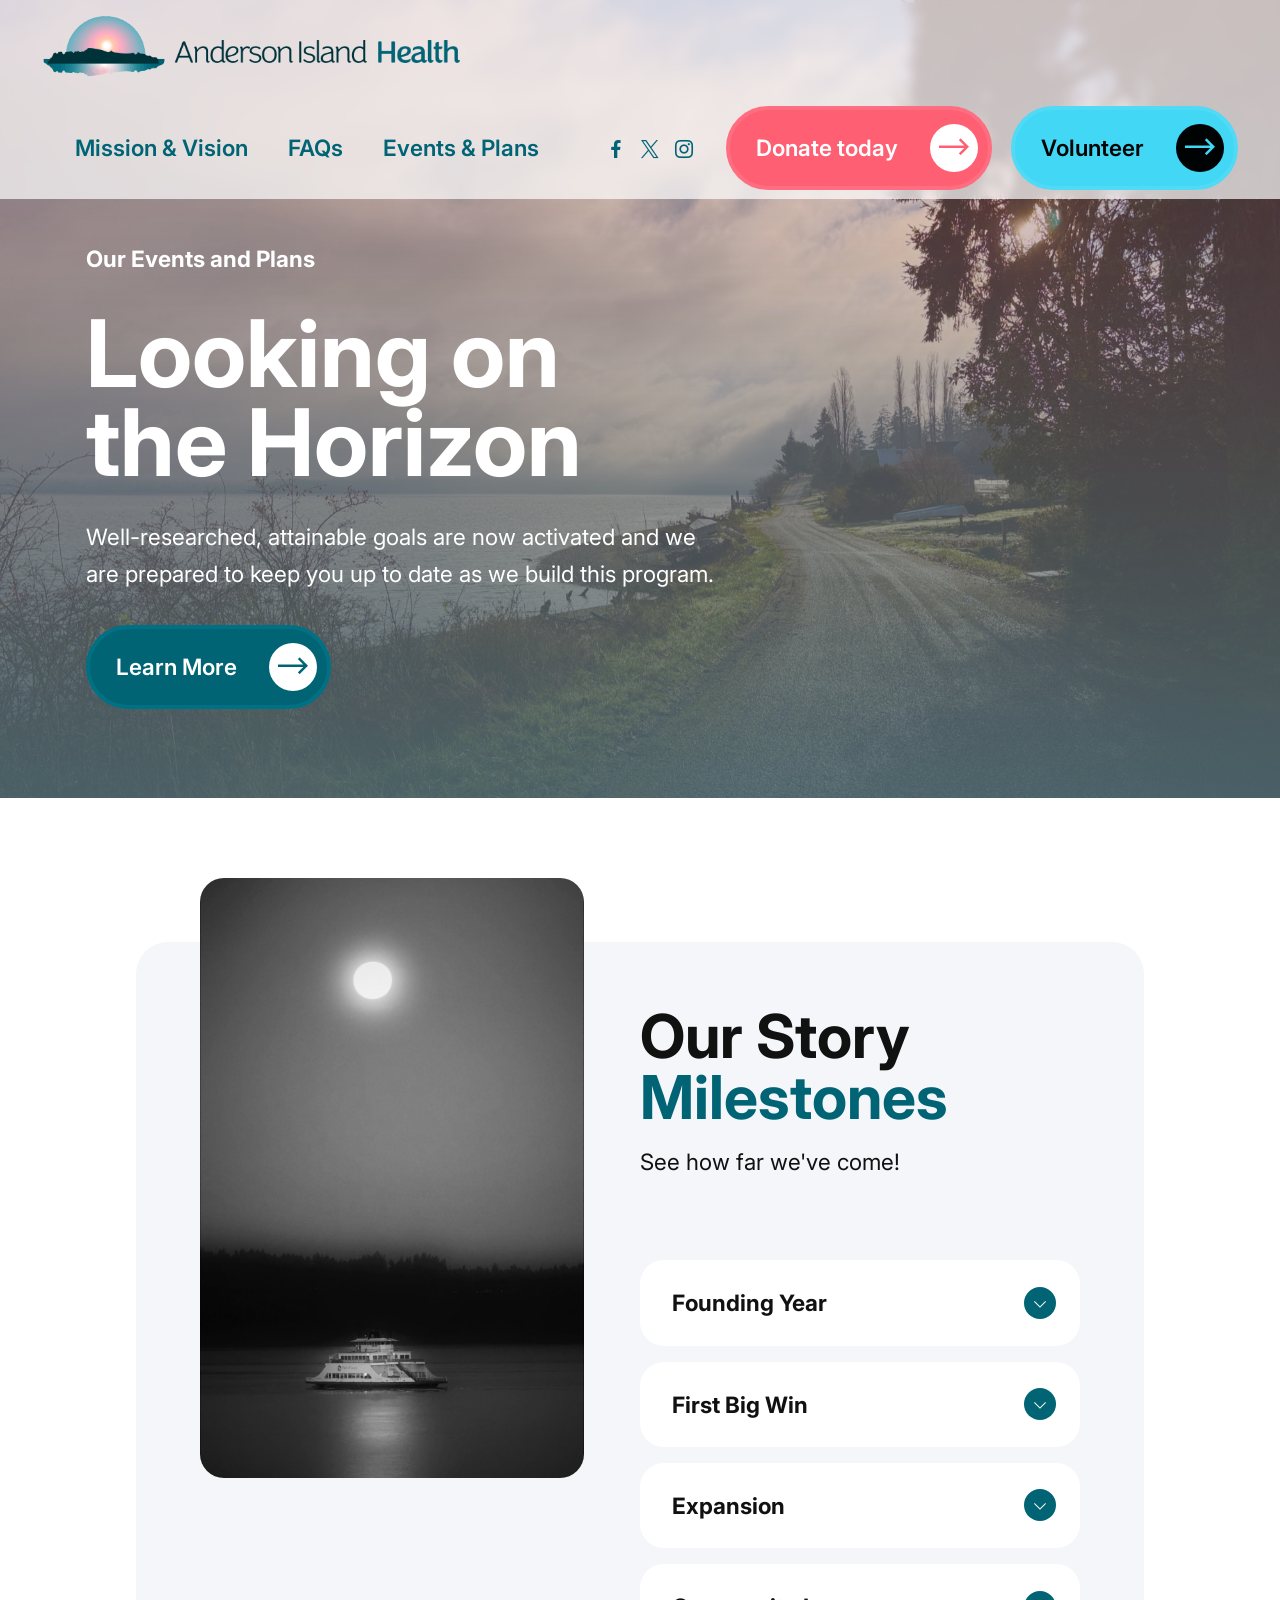
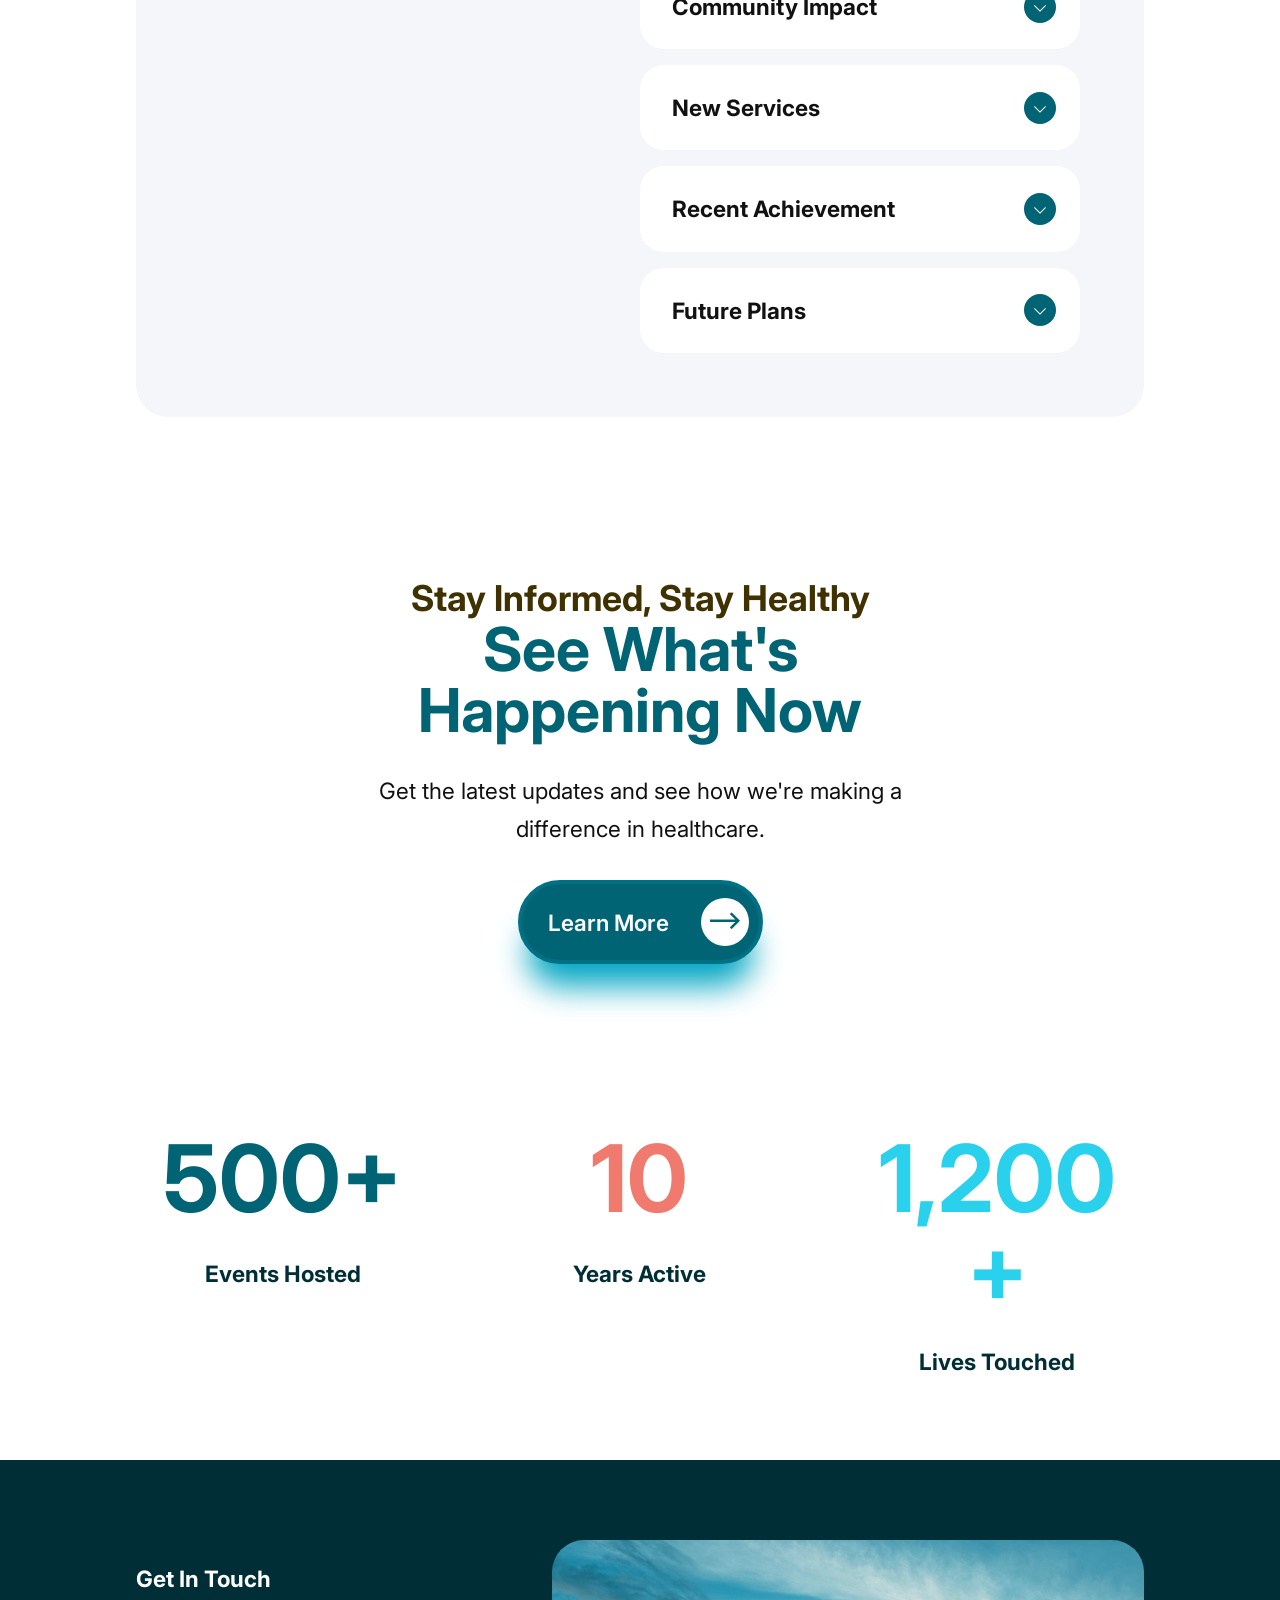
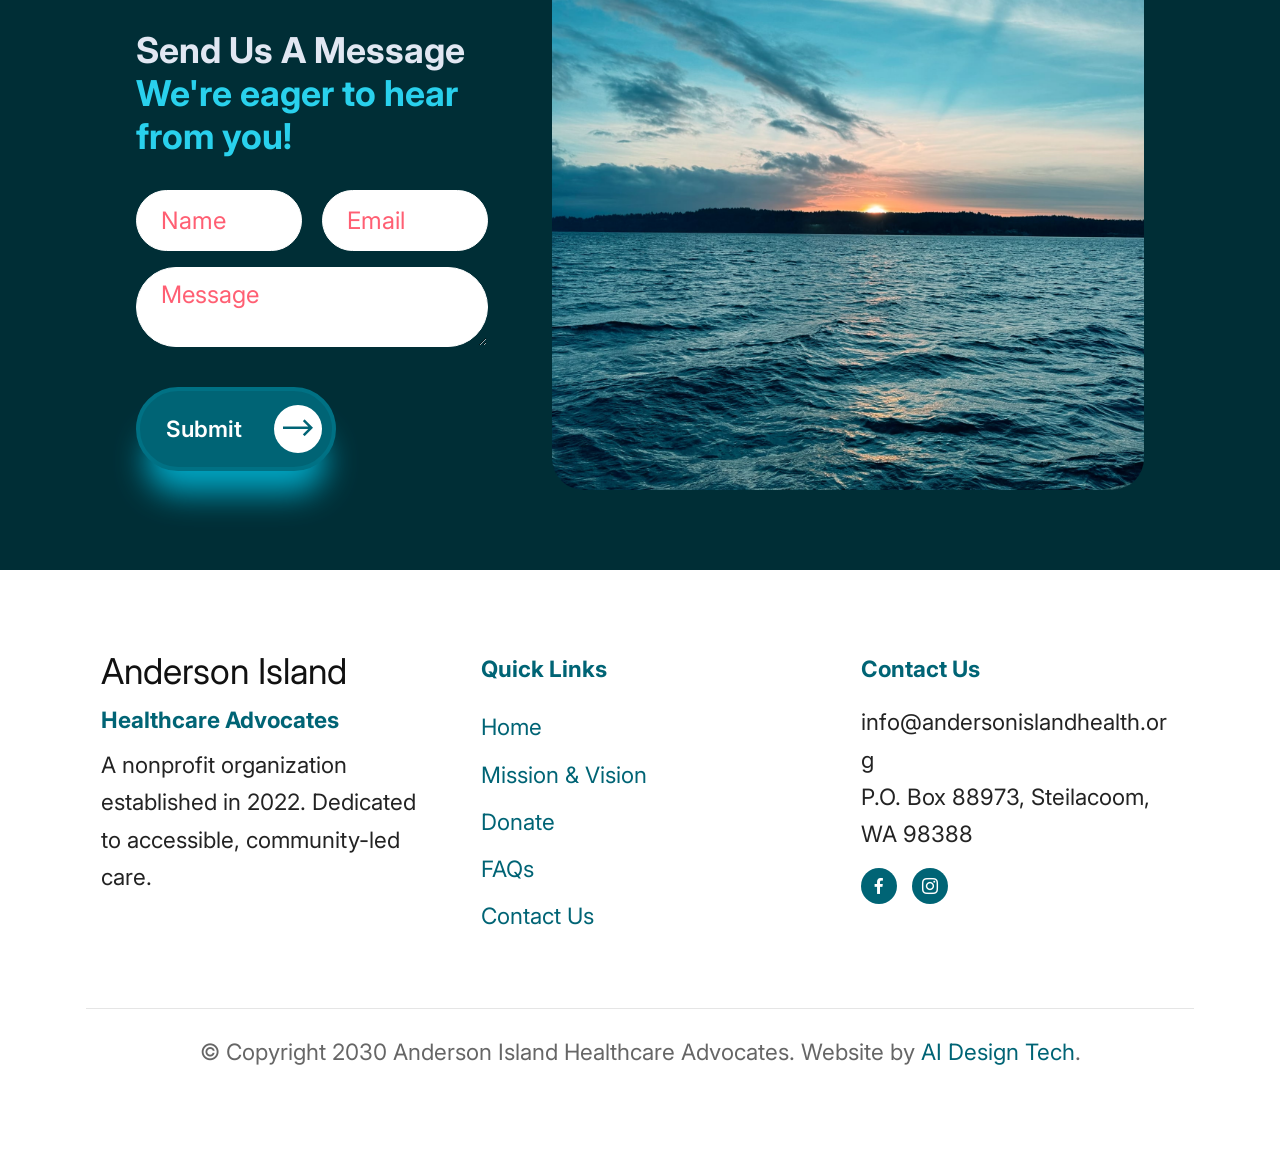
==== commit 49f49239: "Updated navbar in header" ====
--- a/page1.html
+++ b/page1.html
@@ -21,7 +21,7 @@
   <link rel="stylesheet" href="assets/theme/css/style.css">
   <link rel="preload" href="https://fonts.googleapis.com/css?family=Inter:100,200,300,400,500,600,700,800,900,100i,200i,300i,400i,500i,600i,700i,800i,900i&display=swap" as="style" onload="this.onload=null;this.rel='stylesheet'">
   <noscript><link rel="stylesheet" href="https://fonts.googleapis.com/css?family=Inter:100,200,300,400,500,600,700,800,900,100i,200i,300i,400i,500i,600i,700i,800i,900i&display=swap"></noscript>
-  <link rel="preload" as="style" href="assets/mobirise/css/mbr-additional.css?v=vCDCDP"><link rel="stylesheet" href="assets/mobirise/css/mbr-additional.css?v=vCDCDP" type="text/css">
+  <link rel="preload" as="style" href="assets/mobirise/css/mbr-additional.css?v=jef3m4"><link rel="stylesheet" href="assets/mobirise/css/mbr-additional.css?v=jef3m4" type="text/css">
 
   
   
@@ -37,7 +37,7 @@
             <div class="navbar-brand">
                 <span class="navbar-logo">
                     <a href="#">
-                        <img src="assets/images/ai-health-custom-logo-v9.png-655x106.png" alt="" style="height: 5.1rem;">
+                        <img src="assets/images/ai-health-custom-logo-v9.png-655x106.png" alt="" style="height: 4.5rem;">
                     </a>
                 </span>
                 
@@ -51,12 +51,10 @@
                 </div>
             </button>
             <div class="collapse navbar-collapse" id="navbarSupportedContent">
-                <ul class="navbar-nav nav-dropdown" data-app-modern-menu="true"><li class="nav-item"><a class="nav-link link little-radius text-primary display-4" href="#">Home</a></li>
-                    <li class="nav-item"><a class="nav-link link little-radius text-primary display-4" href="#">Mission &amp; Vision</a></li>
-                    <li class="nav-item"><a class="nav-link link little-radius text-primary display-4" href="#">Giving</a>
-                    </li>
+                <ul class="navbar-nav nav-dropdown" data-app-modern-menu="true"><li class="nav-item"><a class="nav-link link little-radius text-primary display-4" href="#">Mission &amp; Vision</a></li>
+                    
                     <li class="nav-item"><a class="nav-link link little-radius text-primary display-4" href="#">FAQs</a>
-                    </li><li class="nav-item"><a class="nav-link link little-radius text-primary display-4" href="#">Events</a></li><li class="nav-item"><a class="nav-link link little-radius text-primary display-4" href="#">Plans</a></li></ul>
+                    </li><li class="nav-item"><a class="nav-link link little-radius text-primary display-4" href="#" aria-expanded="false">Events &amp; Plans</a></li></ul>
                 <div class="icons-menu">
                     <a class="iconfont-wrapper" href="#" target="_blank">
                         <span class="p-2 mbr-iconfont socicon-facebook socicon" style="color: rgb(0, 100, 117); fill: rgb(0, 100, 117);"></span>
@@ -352,7 +350,7 @@
                     </div>
                     <div class="mbr-form form-wrap" data-form-type="formoid">
                         <!--Formbuilder Form-->
-                        <form action="https://mobirise.eu/" method="POST" class="mbr-form form-with-styler" data-form-title="Form Name"><input type="hidden" name="email" data-form-email="true" value="DCKwbkKdO3ElrP6geZtey2cZnBCW2I8ywGVctP4K58NHkOCdzIbIiPHxtOXIIuhJR1I1OOOv7KXzmoiA7bLLRfzKcWY6ePVGfCjGmEnF0G0ti2oMnUfj11wNnD8JOCLH.utWRAqMxqd0Vtz1R1bnrTrpIM5AcD1jCsIez9GXjoDOzYxk99zin5LjoaUuUx6YtR7At89bdf37mBpKuKP/R1F1IWTaAjy9Z5GrwWtIeiWPBW3WUTwWPWlZeVuOpYu4Q">
+                        <form action="https://mobirise.eu/" method="POST" class="mbr-form form-with-styler" data-form-title="Form Name"><input type="hidden" name="email" data-form-email="true" value="mKjN7VgkGzWcYv2aiOeM4gaQ8e8OFA+gdpICvm0uDvdvXJVQJgKzm2r7wprKiowKnwo0brPqBBn4avR5pwoT3AB11POhVGPOcSk8TtpdDCIjfzH53r0ujRnWZEgNwqfa.N1nylyighxmiQeXltMO2398QXESYWGGSxlj7IpHXNtuTlRPcSwBdmrq7UqNg9Dz4S8uslKe/H5ryedjtgc1/86r6VhVPn7T7vLfDnaSu+LpsEX3iokPu7mN3N5QHqOUv">
                             <div class="row">
                                 <div hidden="hidden" data-form-alert="" class="alert alert-success col-12">Thanks for
                                     filling out the form!</div>
--- a/assets/mobirise/css/mbr-additional.css
+++ b/assets/mobirise/css/mbr-additional.css
@@ -1305,7 +1305,7 @@
 }
 @media (min-width: 992px) {
   .cid-vbylUt4qzk .navbar.collapsed.opened:not(.navbar-short) .navbar-collapse {
-    max-height: calc(98.5vh - 5.1rem);
+    max-height: calc(98.5vh - 4.5rem);
   }
 }
 .cid-vbylUt4qzk .navbar.collapsed .dropdown-menu .dropdown-submenu {
@@ -3972,7 +3972,7 @@
 }
 @media (min-width: 992px) {
   .cid-vbylUt4qzk .navbar.collapsed.opened:not(.navbar-short) .navbar-collapse {
-    max-height: calc(98.5vh - 5.1rem);
+    max-height: calc(98.5vh - 4.5rem);
   }
 }
 .cid-vbylUt4qzk .navbar.collapsed .dropdown-menu .dropdown-submenu {
--- a/assets/mobirise/css/mbr-additional.css
+++ b/assets/mobirise/css/mbr-additional.css
@@ -1305,7 +1305,7 @@
 }
 @media (min-width: 992px) {
   .cid-vbylUt4qzk .navbar.collapsed.opened:not(.navbar-short) .navbar-collapse {
-    max-height: calc(98.5vh - 5.1rem);
+    max-height: calc(98.5vh - 4.5rem);
   }
 }
 .cid-vbylUt4qzk .navbar.collapsed .dropdown-menu .dropdown-submenu {
@@ -3972,7 +3972,7 @@
 }
 @media (min-width: 992px) {
   .cid-vbylUt4qzk .navbar.collapsed.opened:not(.navbar-short) .navbar-collapse {
-    max-height: calc(98.5vh - 5.1rem);
+    max-height: calc(98.5vh - 4.5rem);
   }
 }
 .cid-vbylUt4qzk .navbar.collapsed .dropdown-menu .dropdown-submenu {
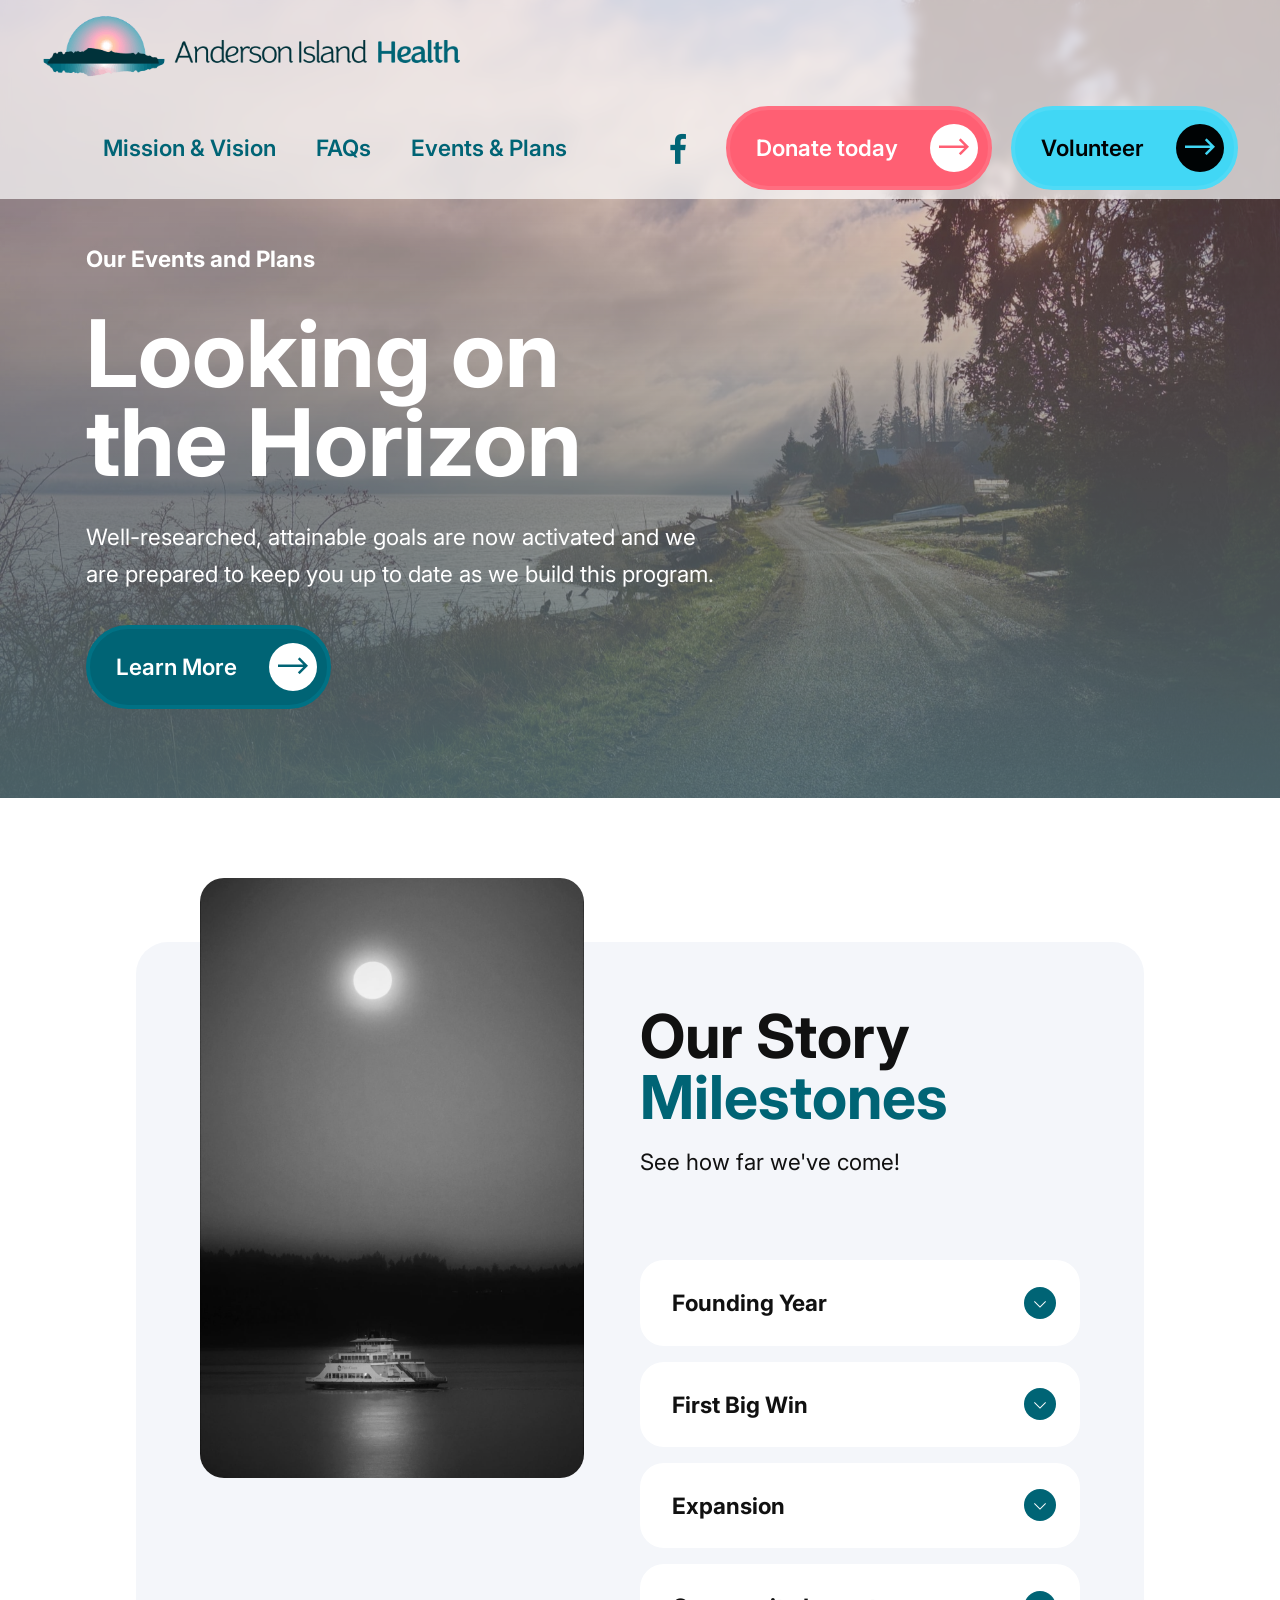
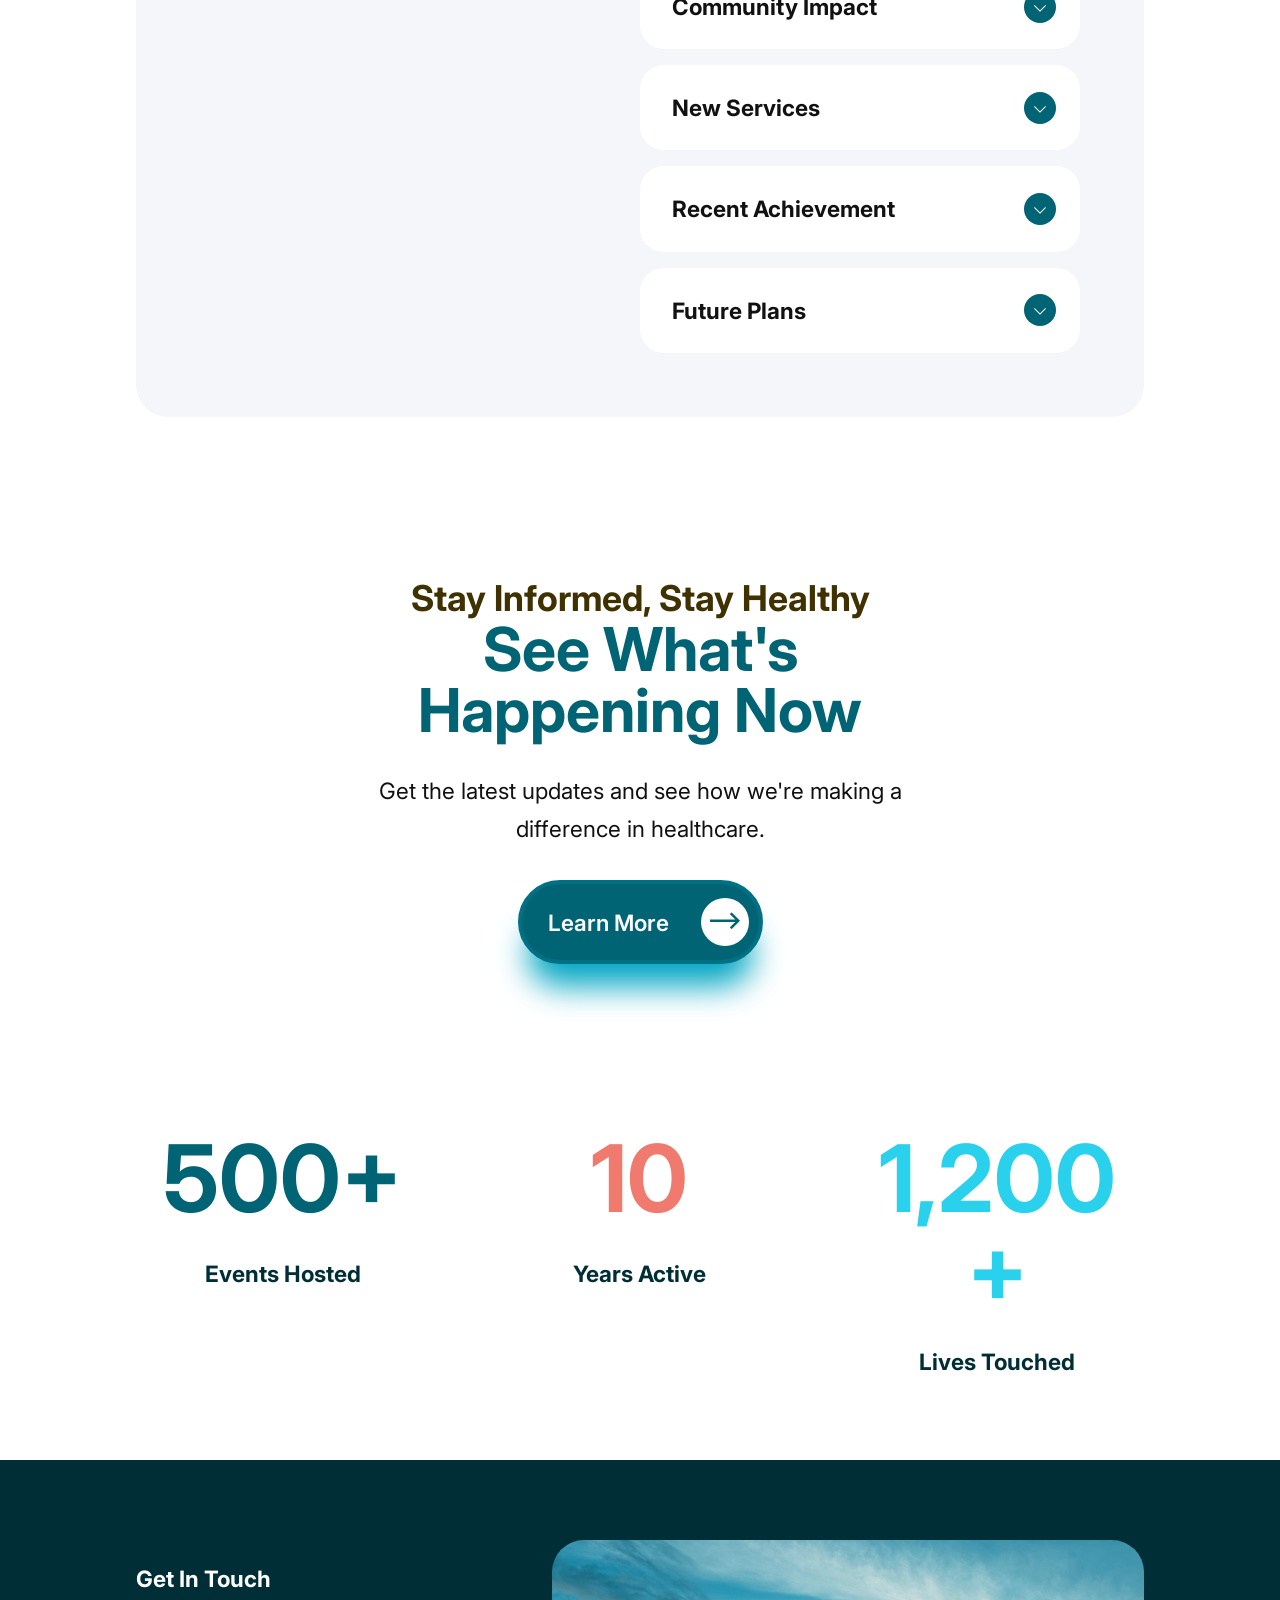
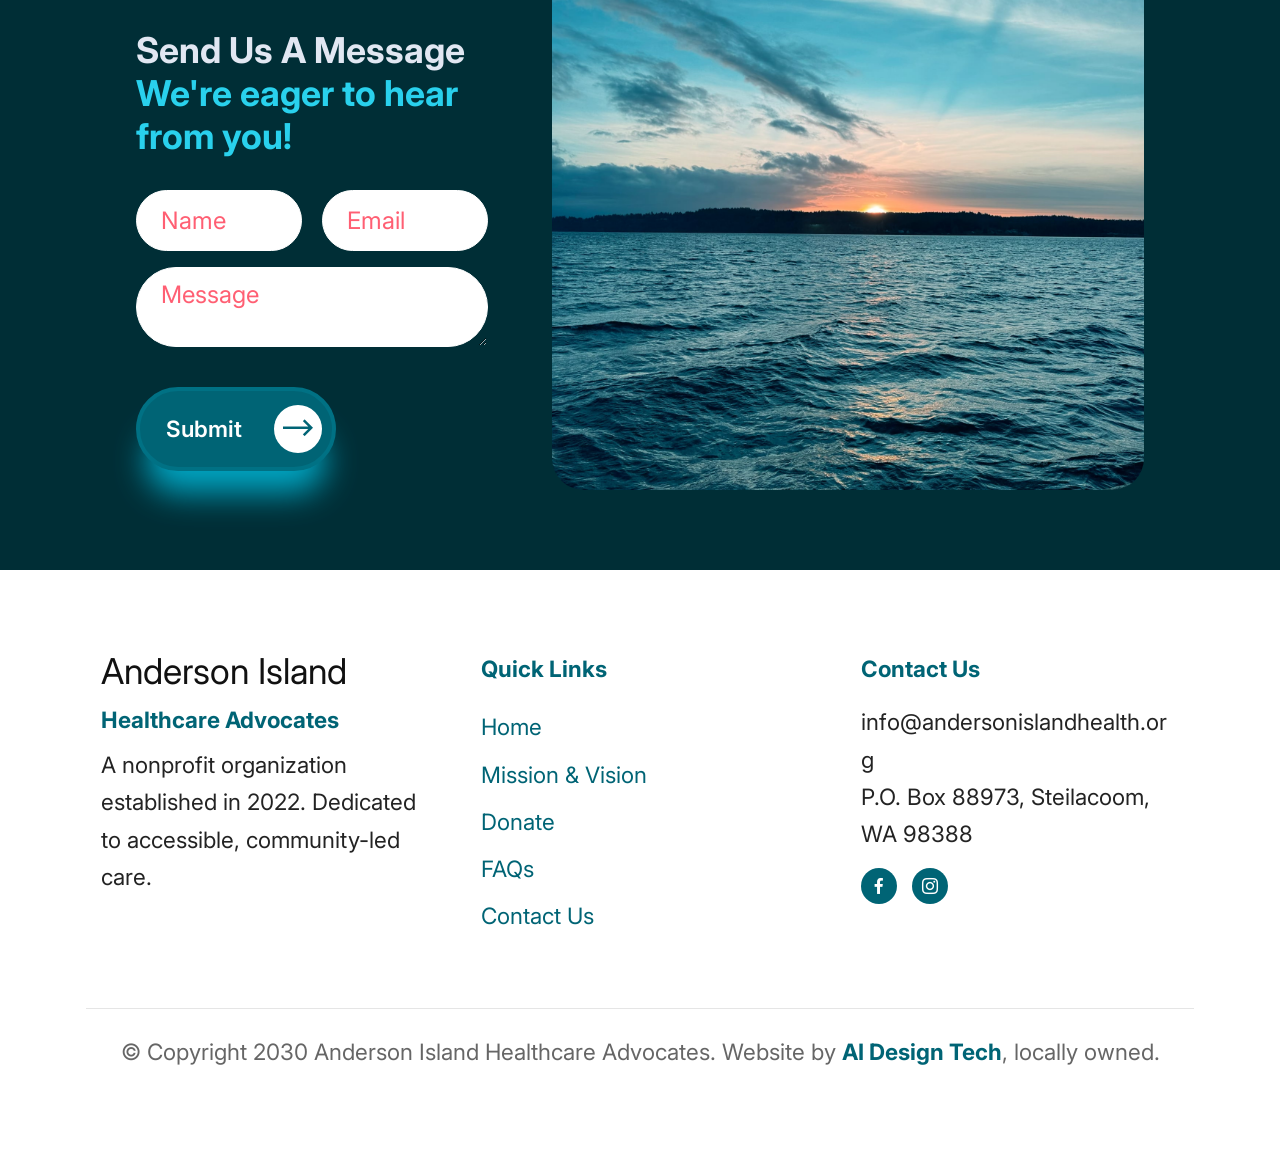
==== commit 0c0b4c55: "updaed for mobile" ====
--- a/page1.html
+++ b/page1.html
@@ -21,7 +21,7 @@
   <link rel="stylesheet" href="assets/theme/css/style.css">
   <link rel="preload" href="https://fonts.googleapis.com/css?family=Inter:100,200,300,400,500,600,700,800,900,100i,200i,300i,400i,500i,600i,700i,800i,900i&display=swap" as="style" onload="this.onload=null;this.rel='stylesheet'">
   <noscript><link rel="stylesheet" href="https://fonts.googleapis.com/css?family=Inter:100,200,300,400,500,600,700,800,900,100i,200i,300i,400i,500i,600i,700i,800i,900i&display=swap"></noscript>
-  <link rel="preload" as="style" href="assets/mobirise/css/mbr-additional.css?v=jef3m4"><link rel="stylesheet" href="assets/mobirise/css/mbr-additional.css?v=jef3m4" type="text/css">
+  <link rel="preload" as="style" href="assets/mobirise/css/mbr-additional.css?v=bBmGQn"><link rel="stylesheet" href="assets/mobirise/css/mbr-additional.css?v=bBmGQn" type="text/css">
 
   
   
@@ -57,14 +57,10 @@
                     </li><li class="nav-item"><a class="nav-link link little-radius text-primary display-4" href="#" aria-expanded="false">Events &amp; Plans</a></li></ul>
                 <div class="icons-menu">
                     <a class="iconfont-wrapper" href="#" target="_blank">
-                        <span class="p-2 mbr-iconfont socicon-facebook socicon" style="color: rgb(0, 100, 117); fill: rgb(0, 100, 117);"></span>
+                        <span class="p-2 mbr-iconfont socicon-facebook socicon" style="color: rgb(0, 100, 117); fill: rgb(0, 100, 117); font-size: 30px;"></span>
                     </a>
-                    <a class="iconfont-wrapper" href="#" target="_blank">
-                        <span class="p-2 mbr-iconfont socicon-twitter socicon" style="color: rgb(0, 100, 117); fill: rgb(0, 100, 117);"></span>
-                    </a>
-                    <a class="iconfont-wrapper" href="#" target="_blank">
-                        <span class="p-2 mbr-iconfont socicon-instagram socicon" style="color: rgb(0, 100, 117); fill: rgb(0, 100, 117);"></span>
-                    </a>
+                    
+                    
                     
                 </div>
                 <div class="navbar-buttons mbr-section-btn"><a class="btn btn-danger display-7" href="index.html#call-to-action-2-vbylUuL9xs">
@@ -350,7 +346,7 @@
                     </div>
                     <div class="mbr-form form-wrap" data-form-type="formoid">
                         <!--Formbuilder Form-->
-                        <form action="https://mobirise.eu/" method="POST" class="mbr-form form-with-styler" data-form-title="Form Name"><input type="hidden" name="email" data-form-email="true" value="mKjN7VgkGzWcYv2aiOeM4gaQ8e8OFA+gdpICvm0uDvdvXJVQJgKzm2r7wprKiowKnwo0brPqBBn4avR5pwoT3AB11POhVGPOcSk8TtpdDCIjfzH53r0ujRnWZEgNwqfa.N1nylyighxmiQeXltMO2398QXESYWGGSxlj7IpHXNtuTlRPcSwBdmrq7UqNg9Dz4S8uslKe/H5ryedjtgc1/86r6VhVPn7T7vLfDnaSu+LpsEX3iokPu7mN3N5QHqOUv">
+                        <form action="https://mobirise.eu/" method="POST" class="mbr-form form-with-styler" data-form-title="Form Name"><input type="hidden" name="email" data-form-email="true" value="4kkVVFSSu3QiL+T3sZo/Zr7AKPwPBcF9GQbX5HWJTUmOjprKEKVQj2fSYjzpo6VvhsUuZLhyL4c+hS9cYumpEWDJGGGGpgCoEg0h3q/IC6fb07E8HNJr8bFdTy1ucoCq.2ktQYDIYCDsGsIcbWxVkIVZNnzUkMhxIq6XX7Y3lXqY2GanmnNJ806j3tN6crMFLTS8wjAyLfHWDdcJe0/McPne73R2QlNQuu2Q0TCvWk3MtHmW9HHPVyO94MdcHZQ3k">
                             <div class="row">
                                 <div hidden="hidden" data-form-alert="" class="alert alert-success col-12">Thanks for
                                     filling out the form!</div>
@@ -424,7 +420,7 @@
                     </p>
                     <div class="social-wrapper">
                         <div class="social-wrap">
-                            <div class="soc-item"><span class="mbr-iconfont socicon-facebook"></span></div>
+                            <div class="soc-item"><span class="mbr-iconfont socicon-facebook socicon" style="color: rgb(255, 255, 255); fill: rgb(255, 255, 255);"></span></div>
                             <div class="soc-item"><span class="mbr-iconfont socicon-instagram"></span></div>
                         </div>
                     </div>
@@ -435,8 +431,7 @@
         <div class="row mt-4">
             <div class="col-12 text-center">
                 <p class="mbr-copy mbr-fonts-style display-7">
-                    © Copyright 2030 Anderson Island Healthcare Advocates. Website by <a href="http://www.aidesigntech.com" target="_blank">AI Design Tech</a>.
-                </p>
+                    © Copyright 2030 Anderson Island Healthcare Advocates. Website by <a href="http://www.aidesigntech.com" target="_blank"><strong>AI Design Tech</strong></a>, locally owned.</p>
             </div>
         </div>
     </div>
--- a/assets/mobirise/css/mbr-additional.css
+++ b/assets/mobirise/css/mbr-additional.css
@@ -1644,9 +1644,9 @@
   min-height: 110px;
 }
 .cid-vbylUtW8zk {
+  padding-top: 15rem;
+  padding-bottom: 5rem;
   align-items: flex-end;
-  padding-top: 5rem;
-  padding-bottom: 5rem;
   position: relative;
   justify-content: flex-end;
   background-image: url("../../../assets/images/ferry.2.jpg-2000x1163.jpg");
@@ -2139,6 +2139,54 @@
 }
 .cid-vbylUu0g1m .mbr-text {
   color: #ffffff;
+}
+.cid-vbylUv87tQ {
+  padding-top: 5rem;
+  padding-bottom: 2rem;
+  background-color: #ffffff;
+}
+.cid-vbylUv87tQ .mbr-fallback-image.disabled {
+  display: none;
+}
+.cid-vbylUv87tQ .mbr-fallback-image {
+  display: block;
+  background-size: cover;
+  background-position: center center;
+  width: 100%;
+  height: 100%;
+  position: absolute;
+  top: 0;
+}
+.cid-vbylUv87tQ .content-wrapper .title-wrapper {
+  margin-bottom: 32px;
+}
+@media (max-width: 992px) {
+  .cid-vbylUv87tQ .content-wrapper .title-wrapper {
+    margin-bottom: 24px;
+  }
+}
+.cid-vbylUv87tQ .content-wrapper .title-wrapper .mbr-section-title {
+  margin-bottom: 0;
+}
+.cid-vbylUv87tQ .content-wrapper .title-wrapper .mbr-section-subtitle {
+  margin-bottom: 0;
+}
+.cid-vbylUv87tQ .content-wrapper .text-wrapper .mbr-text {
+  display: inline-block;
+  margin-bottom: 0;
+}
+.cid-vbylUv87tQ .content-wrapper .mbr-section-btn {
+  margin-top: 24px;
+}
+.cid-vbylUv87tQ .mbr-section-title {
+  color: #111111;
+}
+.cid-vbylUv87tQ .mbr-section-subtitle {
+  color: #6E869B;
+}
+.cid-vbylUv87tQ .mbr-text,
+.cid-vbylUv87tQ .text-wrapper {
+  color: #666666;
 }
 .cid-vdYp4xctEG {
   padding-top: 5rem;
@@ -2328,54 +2376,6 @@
 .cid-vdYp4xctEG .text-wrapper {
   color: #666666;
 }
-.cid-vbylUv87tQ {
-  padding-top: 5rem;
-  padding-bottom: 2rem;
-  background-color: #ffffff;
-}
-.cid-vbylUv87tQ .mbr-fallback-image.disabled {
-  display: none;
-}
-.cid-vbylUv87tQ .mbr-fallback-image {
-  display: block;
-  background-size: cover;
-  background-position: center center;
-  width: 100%;
-  height: 100%;
-  position: absolute;
-  top: 0;
-}
-.cid-vbylUv87tQ .content-wrapper .title-wrapper {
-  margin-bottom: 32px;
-}
-@media (max-width: 992px) {
-  .cid-vbylUv87tQ .content-wrapper .title-wrapper {
-    margin-bottom: 24px;
-  }
-}
-.cid-vbylUv87tQ .content-wrapper .title-wrapper .mbr-section-title {
-  margin-bottom: 0;
-}
-.cid-vbylUv87tQ .content-wrapper .title-wrapper .mbr-section-subtitle {
-  margin-bottom: 0;
-}
-.cid-vbylUv87tQ .content-wrapper .text-wrapper .mbr-text {
-  display: inline-block;
-  margin-bottom: 0;
-}
-.cid-vbylUv87tQ .content-wrapper .mbr-section-btn {
-  margin-top: 24px;
-}
-.cid-vbylUv87tQ .mbr-section-title {
-  color: #111111;
-}
-.cid-vbylUv87tQ .mbr-section-subtitle {
-  color: #6E869B;
-}
-.cid-vbylUv87tQ .mbr-text,
-.cid-vbylUv87tQ .text-wrapper {
-  color: #666666;
-}
 .cid-vbylUunlMh {
   padding-top: 7rem;
   padding-bottom: 5rem;
@@ -2444,118 +2444,6 @@
 .cid-vbylUunlMh .card-title {
   color: #006475;
   text-align: center;
-}
-.cid-vbylUuL9xs {
-  padding-top: 3rem;
-  padding-bottom: 3rem;
-  background-color: #0c7bbd;
-}
-.cid-vbylUuL9xs .mbr-fallback-image.disabled {
-  display: none;
-}
-.cid-vbylUuL9xs .mbr-fallback-image {
-  display: block;
-  background-size: cover;
-  background-position: center center;
-  width: 100%;
-  height: 100%;
-  position: absolute;
-  top: 0;
-}
-.cid-vbylUuL9xs .card {
-  justify-content: center;
-}
-@media (max-width: 992px) {
-  .cid-vbylUuL9xs .content-wrapper {
-    margin-bottom: 32px;
-  }
-}
-.cid-vbylUuL9xs .content-wrapper .mbr-label {
-  margin-bottom: 32px;
-}
-.cid-vbylUuL9xs .content-wrapper .title-wrapper {
-  margin-bottom: 32px;
-}
-@media (max-width: 992px) {
-  .cid-vbylUuL9xs .content-wrapper .title-wrapper {
-    margin-bottom: 24px;
-  }
-}
-.cid-vbylUuL9xs .content-wrapper .title-wrapper .mbr-section-title {
-  margin-bottom: 0;
-}
-.cid-vbylUuL9xs .content-wrapper .title-wrapper .mbr-section-subtitle {
-  margin-bottom: 0;
-}
-.cid-vbylUuL9xs .content-wrapper .text-wrapper .mbr-text {
-  margin-bottom: 0;
-}
-.cid-vbylUuL9xs .content-wrapper .mbr-section-btn {
-  margin-top: 24px;
-}
-.cid-vbylUuL9xs .iframe-wrapper {
-  max-width: 500px;
-  margin-left: auto;
-  margin-right: 0;
-  height: 1200px;
-  background: #ffffff;
-  border: 1px solid #e6e6e6;
-  border-radius: 12px;
-  box-shadow: 0 10px 30px rgba(0, 0, 0, 0.05);
-  overflow: hidden;
-}
-@media (max-width: 1440px) {
-  .cid-vbylUuL9xs .iframe-wrapper {
-    height: 1000px;
-  }
-}
-@media (max-width: 992px) {
-  .cid-vbylUuL9xs .iframe-wrapper {
-    margin: 2rem auto 0 auto;
-    height: 900px;
-  }
-}
-.cid-vbylUuL9xs .iframe-wrapper iframe {
-  width: 100%;
-  height: 100%;
-}
-.cid-vbylUuL9xs .iframe-container {
-  width: 100%;
-  height: 3200px;
-  margin-top: -500px;
-}
-@media (max-width: 1440px) {
-  .cid-vbylUuL9xs .iframe-container {
-    margin-top: -600px;
-  }
-}
-@media (max-width: 992px) {
-  .cid-vbylUuL9xs .iframe-container {
-    margin-top: -400px;
-  }
-}
-.cid-vbylUuL9xs .iframe-container iframe {
-  width: 100%;
-  height: 100%;
-  background: #ffffff;
-}
-.cid-vbylUuL9xs .mbr-label {
-  color: #ffb4b4;
-}
-.cid-vbylUuL9xs .mbr-section-title {
-  color: #002e36;
-}
-.cid-vbylUuL9xs .mbr-section-subtitle {
-  color: #9db6cc;
-}
-.cid-vbylUuL9xs .mbr-text,
-.cid-vbylUuL9xs .text-wrapper {
-  color: #666666;
-}
-.cid-vbylUuL9xs .mbr-text,
-.cid-vbylUuL9xs .text-wrapper,
-.cid-vbylUuL9xs .mbr-section-btn {
-  color: #ffffff;
 }
 .cid-vbylUvu9A8 {
   padding-top: 5rem;
@@ -2738,6 +2626,118 @@
 }
 .cid-vbylUvu9A8 .panel-text {
   color: #666666;
+}
+.cid-vbylUuL9xs {
+  padding-top: 3rem;
+  padding-bottom: 3rem;
+  background-color: #0c7bbd;
+}
+.cid-vbylUuL9xs .mbr-fallback-image.disabled {
+  display: none;
+}
+.cid-vbylUuL9xs .mbr-fallback-image {
+  display: block;
+  background-size: cover;
+  background-position: center center;
+  width: 100%;
+  height: 100%;
+  position: absolute;
+  top: 0;
+}
+.cid-vbylUuL9xs .card {
+  justify-content: center;
+}
+@media (max-width: 992px) {
+  .cid-vbylUuL9xs .content-wrapper {
+    margin-bottom: 32px;
+  }
+}
+.cid-vbylUuL9xs .content-wrapper .mbr-label {
+  margin-bottom: 32px;
+}
+.cid-vbylUuL9xs .content-wrapper .title-wrapper {
+  margin-bottom: 32px;
+}
+@media (max-width: 992px) {
+  .cid-vbylUuL9xs .content-wrapper .title-wrapper {
+    margin-bottom: 24px;
+  }
+}
+.cid-vbylUuL9xs .content-wrapper .title-wrapper .mbr-section-title {
+  margin-bottom: 0;
+}
+.cid-vbylUuL9xs .content-wrapper .title-wrapper .mbr-section-subtitle {
+  margin-bottom: 0;
+}
+.cid-vbylUuL9xs .content-wrapper .text-wrapper .mbr-text {
+  margin-bottom: 0;
+}
+.cid-vbylUuL9xs .content-wrapper .mbr-section-btn {
+  margin-top: 24px;
+}
+.cid-vbylUuL9xs .iframe-wrapper {
+  max-width: 500px;
+  margin-left: auto;
+  margin-right: 0;
+  height: 1200px;
+  background: #ffffff;
+  border: 1px solid #e6e6e6;
+  border-radius: 12px;
+  box-shadow: 0 10px 30px rgba(0, 0, 0, 0.05);
+  overflow: hidden;
+}
+@media (max-width: 1440px) {
+  .cid-vbylUuL9xs .iframe-wrapper {
+    height: 1000px;
+  }
+}
+@media (max-width: 992px) {
+  .cid-vbylUuL9xs .iframe-wrapper {
+    margin: 2rem auto 0 auto;
+    height: 900px;
+  }
+}
+.cid-vbylUuL9xs .iframe-wrapper iframe {
+  width: 100%;
+  height: 100%;
+}
+.cid-vbylUuL9xs .iframe-container {
+  width: 100%;
+  height: 3200px;
+  margin-top: -500px;
+}
+@media (max-width: 1440px) {
+  .cid-vbylUuL9xs .iframe-container {
+    margin-top: -600px;
+  }
+}
+@media (max-width: 992px) {
+  .cid-vbylUuL9xs .iframe-container {
+    margin-top: -400px;
+  }
+}
+.cid-vbylUuL9xs .iframe-container iframe {
+  width: 100%;
+  height: 100%;
+  background: #ffffff;
+}
+.cid-vbylUuL9xs .mbr-label {
+  color: #ffb4b4;
+}
+.cid-vbylUuL9xs .mbr-section-title {
+  color: #002e36;
+}
+.cid-vbylUuL9xs .mbr-section-subtitle {
+  color: #9db6cc;
+}
+.cid-vbylUuL9xs .mbr-text,
+.cid-vbylUuL9xs .text-wrapper {
+  color: #666666;
+}
+.cid-vbylUuL9xs .mbr-text,
+.cid-vbylUuL9xs .text-wrapper,
+.cid-vbylUuL9xs .mbr-section-btn {
+  color: #ffffff;
 }
 .cid-vbylUuPqIu {
   padding-top: 5rem;
--- a/assets/mobirise/css/mbr-additional.css
+++ b/assets/mobirise/css/mbr-additional.css
@@ -1644,9 +1644,9 @@
   min-height: 110px;
 }
 .cid-vbylUtW8zk {
+  padding-top: 15rem;
+  padding-bottom: 5rem;
   align-items: flex-end;
-  padding-top: 5rem;
-  padding-bottom: 5rem;
   position: relative;
   justify-content: flex-end;
   background-image: url("../../../assets/images/ferry.2.jpg-2000x1163.jpg");
@@ -2139,6 +2139,54 @@
 }
 .cid-vbylUu0g1m .mbr-text {
   color: #ffffff;
+}
+.cid-vbylUv87tQ {
+  padding-top: 5rem;
+  padding-bottom: 2rem;
+  background-color: #ffffff;
+}
+.cid-vbylUv87tQ .mbr-fallback-image.disabled {
+  display: none;
+}
+.cid-vbylUv87tQ .mbr-fallback-image {
+  display: block;
+  background-size: cover;
+  background-position: center center;
+  width: 100%;
+  height: 100%;
+  position: absolute;
+  top: 0;
+}
+.cid-vbylUv87tQ .content-wrapper .title-wrapper {
+  margin-bottom: 32px;
+}
+@media (max-width: 992px) {
+  .cid-vbylUv87tQ .content-wrapper .title-wrapper {
+    margin-bottom: 24px;
+  }
+}
+.cid-vbylUv87tQ .content-wrapper .title-wrapper .mbr-section-title {
+  margin-bottom: 0;
+}
+.cid-vbylUv87tQ .content-wrapper .title-wrapper .mbr-section-subtitle {
+  margin-bottom: 0;
+}
+.cid-vbylUv87tQ .content-wrapper .text-wrapper .mbr-text {
+  display: inline-block;
+  margin-bottom: 0;
+}
+.cid-vbylUv87tQ .content-wrapper .mbr-section-btn {
+  margin-top: 24px;
+}
+.cid-vbylUv87tQ .mbr-section-title {
+  color: #111111;
+}
+.cid-vbylUv87tQ .mbr-section-subtitle {
+  color: #6E869B;
+}
+.cid-vbylUv87tQ .mbr-text,
+.cid-vbylUv87tQ .text-wrapper {
+  color: #666666;
 }
 .cid-vdYp4xctEG {
   padding-top: 5rem;
@@ -2328,54 +2376,6 @@
 .cid-vdYp4xctEG .text-wrapper {
   color: #666666;
 }
-.cid-vbylUv87tQ {
-  padding-top: 5rem;
-  padding-bottom: 2rem;
-  background-color: #ffffff;
-}
-.cid-vbylUv87tQ .mbr-fallback-image.disabled {
-  display: none;
-}
-.cid-vbylUv87tQ .mbr-fallback-image {
-  display: block;
-  background-size: cover;
-  background-position: center center;
-  width: 100%;
-  height: 100%;
-  position: absolute;
-  top: 0;
-}
-.cid-vbylUv87tQ .content-wrapper .title-wrapper {
-  margin-bottom: 32px;
-}
-@media (max-width: 992px) {
-  .cid-vbylUv87tQ .content-wrapper .title-wrapper {
-    margin-bottom: 24px;
-  }
-}
-.cid-vbylUv87tQ .content-wrapper .title-wrapper .mbr-section-title {
-  margin-bottom: 0;
-}
-.cid-vbylUv87tQ .content-wrapper .title-wrapper .mbr-section-subtitle {
-  margin-bottom: 0;
-}
-.cid-vbylUv87tQ .content-wrapper .text-wrapper .mbr-text {
-  display: inline-block;
-  margin-bottom: 0;
-}
-.cid-vbylUv87tQ .content-wrapper .mbr-section-btn {
-  margin-top: 24px;
-}
-.cid-vbylUv87tQ .mbr-section-title {
-  color: #111111;
-}
-.cid-vbylUv87tQ .mbr-section-subtitle {
-  color: #6E869B;
-}
-.cid-vbylUv87tQ .mbr-text,
-.cid-vbylUv87tQ .text-wrapper {
-  color: #666666;
-}
 .cid-vbylUunlMh {
   padding-top: 7rem;
   padding-bottom: 5rem;
@@ -2444,118 +2444,6 @@
 .cid-vbylUunlMh .card-title {
   color: #006475;
   text-align: center;
-}
-.cid-vbylUuL9xs {
-  padding-top: 3rem;
-  padding-bottom: 3rem;
-  background-color: #0c7bbd;
-}
-.cid-vbylUuL9xs .mbr-fallback-image.disabled {
-  display: none;
-}
-.cid-vbylUuL9xs .mbr-fallback-image {
-  display: block;
-  background-size: cover;
-  background-position: center center;
-  width: 100%;
-  height: 100%;
-  position: absolute;
-  top: 0;
-}
-.cid-vbylUuL9xs .card {
-  justify-content: center;
-}
-@media (max-width: 992px) {
-  .cid-vbylUuL9xs .content-wrapper {
-    margin-bottom: 32px;
-  }
-}
-.cid-vbylUuL9xs .content-wrapper .mbr-label {
-  margin-bottom: 32px;
-}
-.cid-vbylUuL9xs .content-wrapper .title-wrapper {
-  margin-bottom: 32px;
-}
-@media (max-width: 992px) {
-  .cid-vbylUuL9xs .content-wrapper .title-wrapper {
-    margin-bottom: 24px;
-  }
-}
-.cid-vbylUuL9xs .content-wrapper .title-wrapper .mbr-section-title {
-  margin-bottom: 0;
-}
-.cid-vbylUuL9xs .content-wrapper .title-wrapper .mbr-section-subtitle {
-  margin-bottom: 0;
-}
-.cid-vbylUuL9xs .content-wrapper .text-wrapper .mbr-text {
-  margin-bottom: 0;
-}
-.cid-vbylUuL9xs .content-wrapper .mbr-section-btn {
-  margin-top: 24px;
-}
-.cid-vbylUuL9xs .iframe-wrapper {
-  max-width: 500px;
-  margin-left: auto;
-  margin-right: 0;
-  height: 1200px;
-  background: #ffffff;
-  border: 1px solid #e6e6e6;
-  border-radius: 12px;
-  box-shadow: 0 10px 30px rgba(0, 0, 0, 0.05);
-  overflow: hidden;
-}
-@media (max-width: 1440px) {
-  .cid-vbylUuL9xs .iframe-wrapper {
-    height: 1000px;
-  }
-}
-@media (max-width: 992px) {
-  .cid-vbylUuL9xs .iframe-wrapper {
-    margin: 2rem auto 0 auto;
-    height: 900px;
-  }
-}
-.cid-vbylUuL9xs .iframe-wrapper iframe {
-  width: 100%;
-  height: 100%;
-}
-.cid-vbylUuL9xs .iframe-container {
-  width: 100%;
-  height: 3200px;
-  margin-top: -500px;
-}
-@media (max-width: 1440px) {
-  .cid-vbylUuL9xs .iframe-container {
-    margin-top: -600px;
-  }
-}
-@media (max-width: 992px) {
-  .cid-vbylUuL9xs .iframe-container {
-    margin-top: -400px;
-  }
-}
-.cid-vbylUuL9xs .iframe-container iframe {
-  width: 100%;
-  height: 100%;
-  background: #ffffff;
-}
-.cid-vbylUuL9xs .mbr-label {
-  color: #ffb4b4;
-}
-.cid-vbylUuL9xs .mbr-section-title {
-  color: #002e36;
-}
-.cid-vbylUuL9xs .mbr-section-subtitle {
-  color: #9db6cc;
-}
-.cid-vbylUuL9xs .mbr-text,
-.cid-vbylUuL9xs .text-wrapper {
-  color: #666666;
-}
-.cid-vbylUuL9xs .mbr-text,
-.cid-vbylUuL9xs .text-wrapper,
-.cid-vbylUuL9xs .mbr-section-btn {
-  color: #ffffff;
 }
 .cid-vbylUvu9A8 {
   padding-top: 5rem;
@@ -2738,6 +2626,118 @@
 }
 .cid-vbylUvu9A8 .panel-text {
   color: #666666;
+}
+.cid-vbylUuL9xs {
+  padding-top: 3rem;
+  padding-bottom: 3rem;
+  background-color: #0c7bbd;
+}
+.cid-vbylUuL9xs .mbr-fallback-image.disabled {
+  display: none;
+}
+.cid-vbylUuL9xs .mbr-fallback-image {
+  display: block;
+  background-size: cover;
+  background-position: center center;
+  width: 100%;
+  height: 100%;
+  position: absolute;
+  top: 0;
+}
+.cid-vbylUuL9xs .card {
+  justify-content: center;
+}
+@media (max-width: 992px) {
+  .cid-vbylUuL9xs .content-wrapper {
+    margin-bottom: 32px;
+  }
+}
+.cid-vbylUuL9xs .content-wrapper .mbr-label {
+  margin-bottom: 32px;
+}
+.cid-vbylUuL9xs .content-wrapper .title-wrapper {
+  margin-bottom: 32px;
+}
+@media (max-width: 992px) {
+  .cid-vbylUuL9xs .content-wrapper .title-wrapper {
+    margin-bottom: 24px;
+  }
+}
+.cid-vbylUuL9xs .content-wrapper .title-wrapper .mbr-section-title {
+  margin-bottom: 0;
+}
+.cid-vbylUuL9xs .content-wrapper .title-wrapper .mbr-section-subtitle {
+  margin-bottom: 0;
+}
+.cid-vbylUuL9xs .content-wrapper .text-wrapper .mbr-text {
+  margin-bottom: 0;
+}
+.cid-vbylUuL9xs .content-wrapper .mbr-section-btn {
+  margin-top: 24px;
+}
+.cid-vbylUuL9xs .iframe-wrapper {
+  max-width: 500px;
+  margin-left: auto;
+  margin-right: 0;
+  height: 1200px;
+  background: #ffffff;
+  border: 1px solid #e6e6e6;
+  border-radius: 12px;
+  box-shadow: 0 10px 30px rgba(0, 0, 0, 0.05);
+  overflow: hidden;
+}
+@media (max-width: 1440px) {
+  .cid-vbylUuL9xs .iframe-wrapper {
+    height: 1000px;
+  }
+}
+@media (max-width: 992px) {
+  .cid-vbylUuL9xs .iframe-wrapper {
+    margin: 2rem auto 0 auto;
+    height: 900px;
+  }
+}
+.cid-vbylUuL9xs .iframe-wrapper iframe {
+  width: 100%;
+  height: 100%;
+}
+.cid-vbylUuL9xs .iframe-container {
+  width: 100%;
+  height: 3200px;
+  margin-top: -500px;
+}
+@media (max-width: 1440px) {
+  .cid-vbylUuL9xs .iframe-container {
+    margin-top: -600px;
+  }
+}
+@media (max-width: 992px) {
+  .cid-vbylUuL9xs .iframe-container {
+    margin-top: -400px;
+  }
+}
+.cid-vbylUuL9xs .iframe-container iframe {
+  width: 100%;
+  height: 100%;
+  background: #ffffff;
+}
+.cid-vbylUuL9xs .mbr-label {
+  color: #ffb4b4;
+}
+.cid-vbylUuL9xs .mbr-section-title {
+  color: #002e36;
+}
+.cid-vbylUuL9xs .mbr-section-subtitle {
+  color: #9db6cc;
+}
+.cid-vbylUuL9xs .mbr-text,
+.cid-vbylUuL9xs .text-wrapper {
+  color: #666666;
+}
+.cid-vbylUuL9xs .mbr-text,
+.cid-vbylUuL9xs .text-wrapper,
+.cid-vbylUuL9xs .mbr-section-btn {
+  color: #ffffff;
 }
 .cid-vbylUuPqIu {
   padding-top: 5rem;
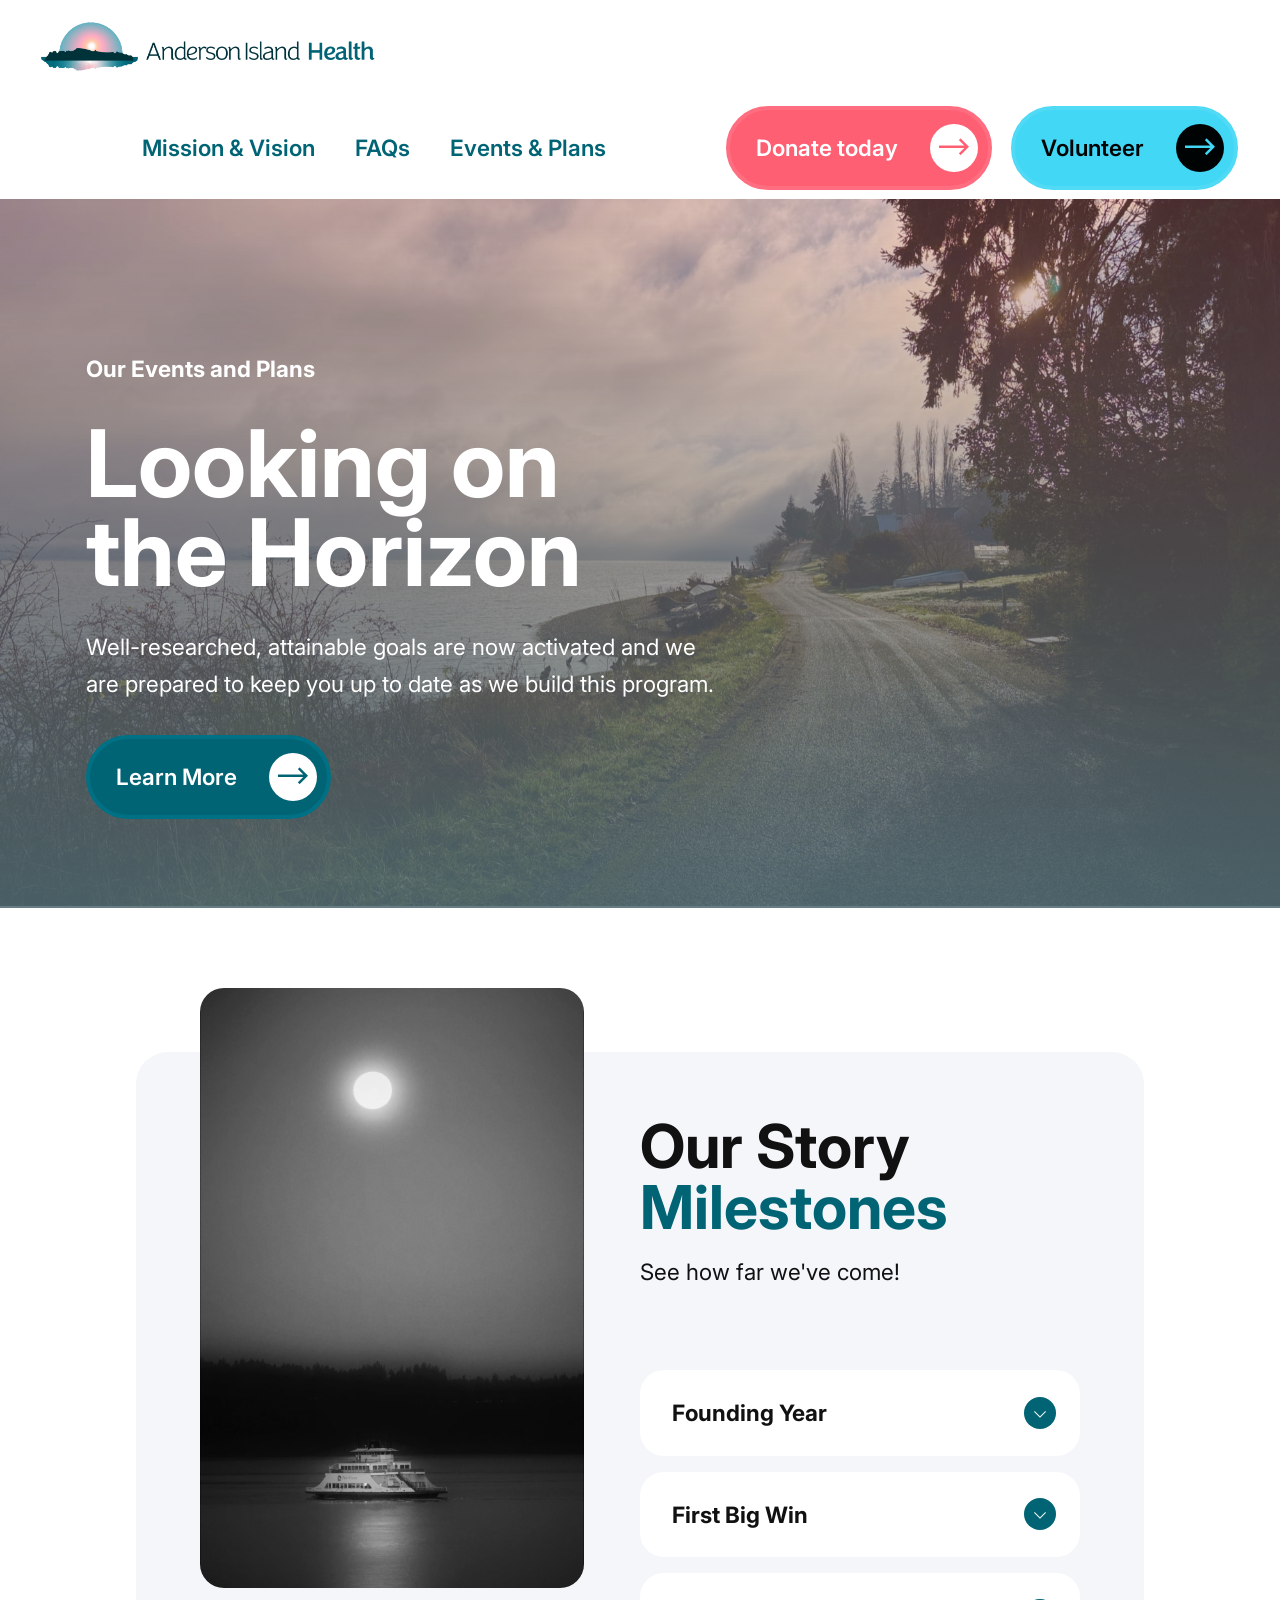
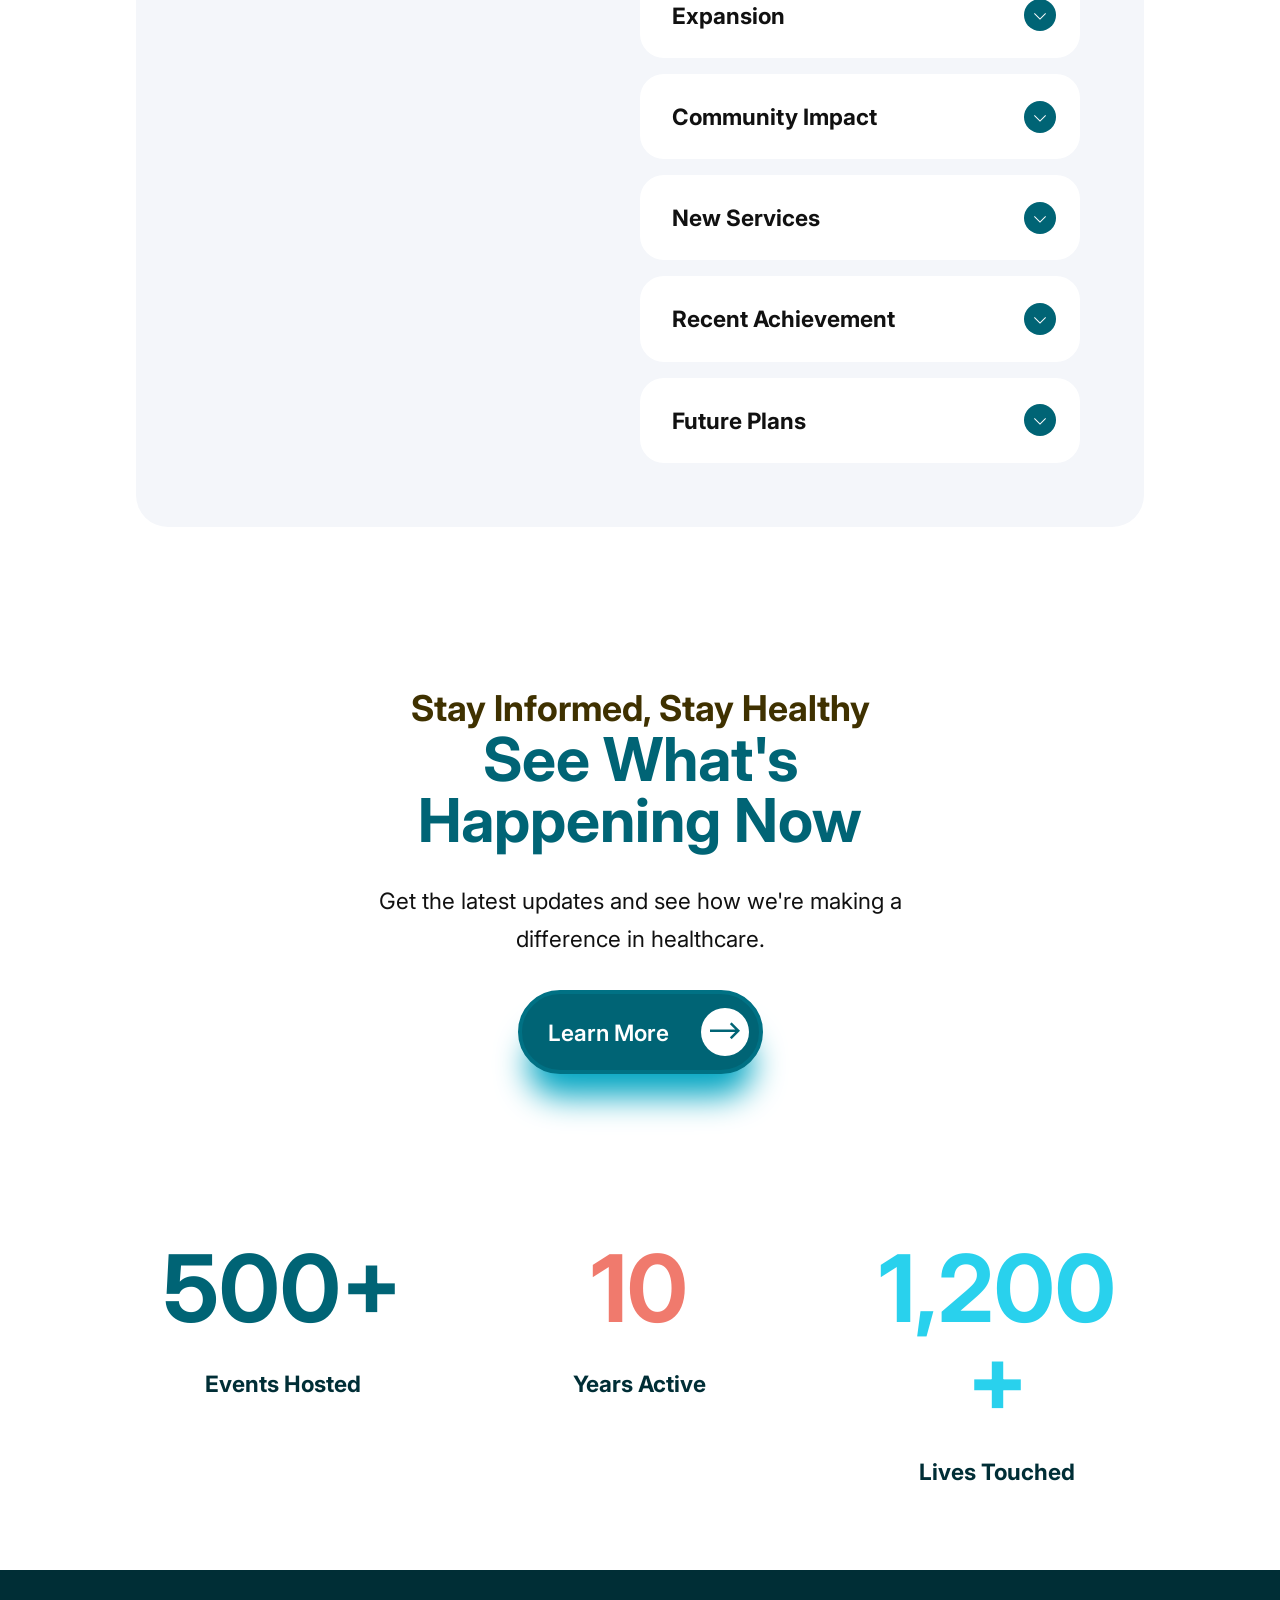
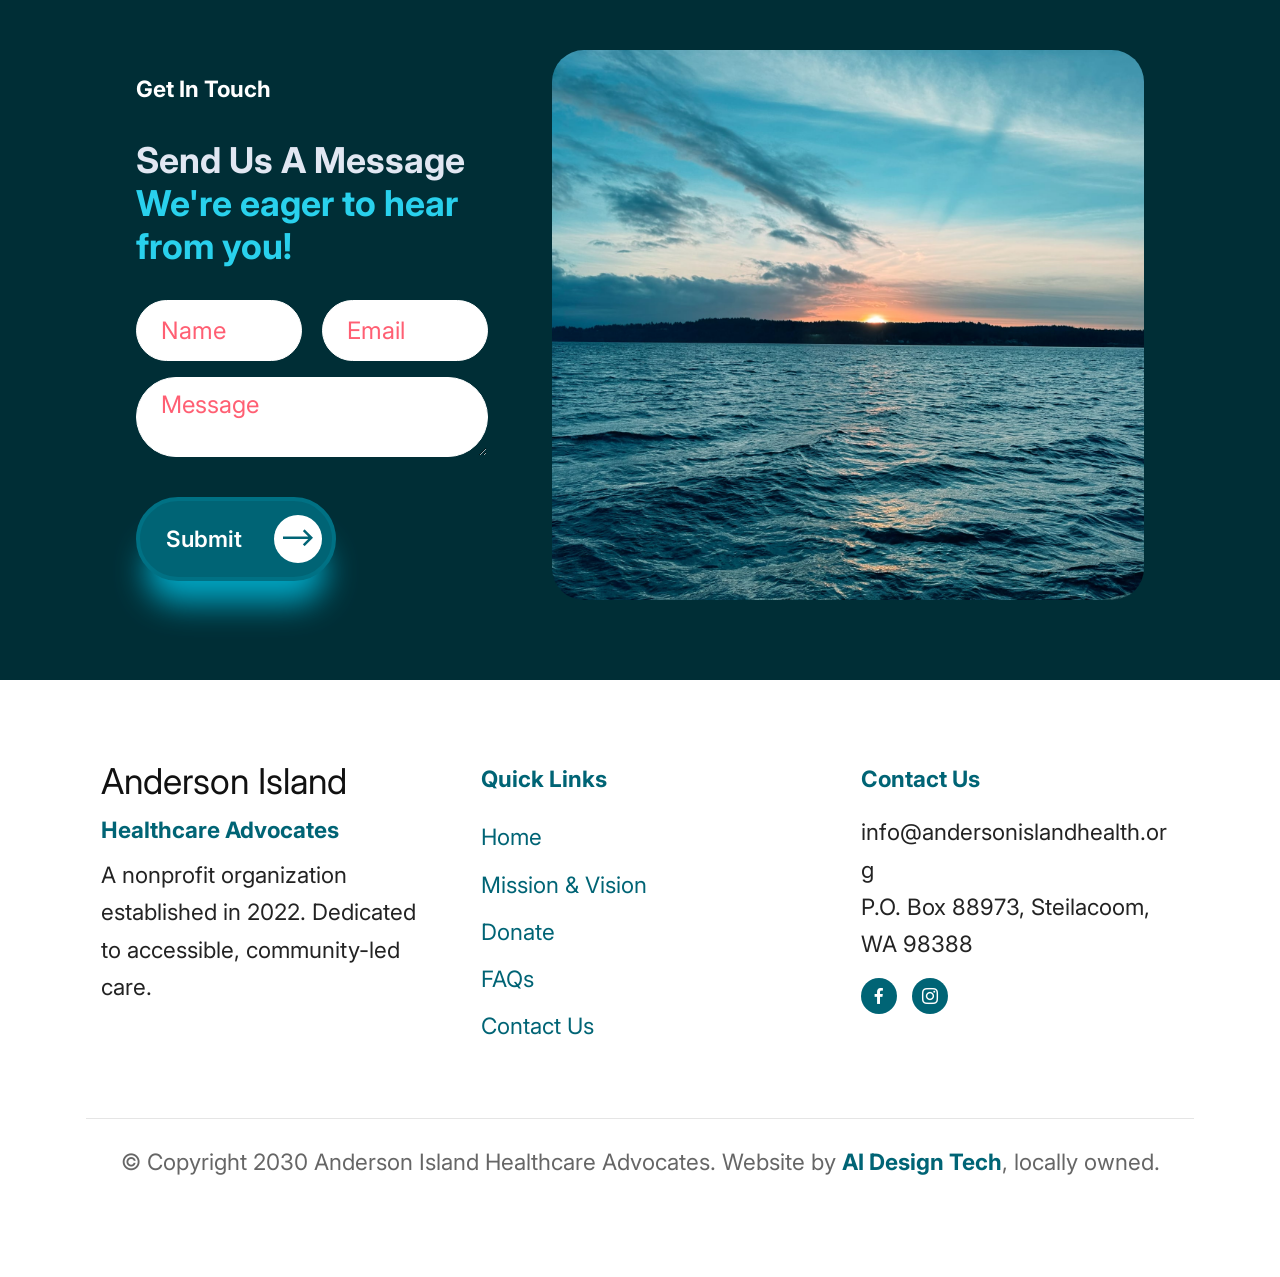
==== commit 3e8413d8: "favicon and other small adjustments" ====
--- a/page1.html
+++ b/page1.html
@@ -6,7 +6,7 @@
   <meta http-equiv="X-UA-Compatible" content="IE=edge">
   
   <meta name="viewport" content="width=device-width, initial-scale=1, minimum-scale=1">
-  <link rel="shortcut icon" href="assets/images/ai-health-custom-logo-v9.png-655x106.png" type="image/x-icon">
+  <link rel="shortcut icon" href="assets/images/ai-health-custom-logo-v4.png-128x119.png" type="image/x-icon">
   <meta name="description" content="">
   
   
@@ -21,7 +21,7 @@
   <link rel="stylesheet" href="assets/theme/css/style.css">
   <link rel="preload" href="https://fonts.googleapis.com/css?family=Inter:100,200,300,400,500,600,700,800,900,100i,200i,300i,400i,500i,600i,700i,800i,900i&display=swap" as="style" onload="this.onload=null;this.rel='stylesheet'">
   <noscript><link rel="stylesheet" href="https://fonts.googleapis.com/css?family=Inter:100,200,300,400,500,600,700,800,900,100i,200i,300i,400i,500i,600i,700i,800i,900i&display=swap"></noscript>
-  <link rel="preload" as="style" href="assets/mobirise/css/mbr-additional.css?v=bBmGQn"><link rel="stylesheet" href="assets/mobirise/css/mbr-additional.css?v=bBmGQn" type="text/css">
+  <link rel="preload" as="style" href="assets/mobirise/css/mbr-additional.css?v=rodJwg"><link rel="stylesheet" href="assets/mobirise/css/mbr-additional.css?v=rodJwg" type="text/css">
 
   
   
@@ -37,7 +37,7 @@
             <div class="navbar-brand">
                 <span class="navbar-logo">
                     <a href="#">
-                        <img src="assets/images/ai-health-custom-logo-v9.png-655x106.png" alt="" style="height: 4.5rem;">
+                        <img src="assets/images/ai-health-custom-logo-v9.png-655x106.png" alt="" style="height: 3.6rem;">
                     </a>
                 </span>
                 
@@ -54,15 +54,8 @@
                 <ul class="navbar-nav nav-dropdown" data-app-modern-menu="true"><li class="nav-item"><a class="nav-link link little-radius text-primary display-4" href="#">Mission &amp; Vision</a></li>
                     
                     <li class="nav-item"><a class="nav-link link little-radius text-primary display-4" href="#">FAQs</a>
-                    </li><li class="nav-item"><a class="nav-link link little-radius text-primary display-4" href="#" aria-expanded="false">Events &amp; Plans</a></li></ul>
-                <div class="icons-menu">
-                    <a class="iconfont-wrapper" href="#" target="_blank">
-                        <span class="p-2 mbr-iconfont socicon-facebook socicon" style="color: rgb(0, 100, 117); fill: rgb(0, 100, 117); font-size: 30px;"></span>
-                    </a>
-                    
-                    
-                    
-                </div>
+                    </li><li class="nav-item"><a class="nav-link link little-radius text-primary show display-4" href="#" aria-expanded="false">Events &amp; Plans</a></li></ul>
+                
                 <div class="navbar-buttons mbr-section-btn"><a class="btn btn-danger display-7" href="index.html#call-to-action-2-vbylUuL9xs">
                         <span class="mobi-mbri mobi-mbri-right mbr-iconfont mbr-iconfont-btn"></span>
                        Donate today</a> <a class="btn btn-info display-7" href="https://forms.gle/DPrSswoL6QGuAcDV8" target="_blank">
@@ -346,7 +339,7 @@
                     </div>
                     <div class="mbr-form form-wrap" data-form-type="formoid">
                         <!--Formbuilder Form-->
-                        <form action="https://mobirise.eu/" method="POST" class="mbr-form form-with-styler" data-form-title="Form Name"><input type="hidden" name="email" data-form-email="true" value="4kkVVFSSu3QiL+T3sZo/Zr7AKPwPBcF9GQbX5HWJTUmOjprKEKVQj2fSYjzpo6VvhsUuZLhyL4c+hS9cYumpEWDJGGGGpgCoEg0h3q/IC6fb07E8HNJr8bFdTy1ucoCq.2ktQYDIYCDsGsIcbWxVkIVZNnzUkMhxIq6XX7Y3lXqY2GanmnNJ806j3tN6crMFLTS8wjAyLfHWDdcJe0/McPne73R2QlNQuu2Q0TCvWk3MtHmW9HHPVyO94MdcHZQ3k">
+                        <form action="https://mobirise.eu/" method="POST" class="mbr-form form-with-styler" data-form-title="Form Name"><input type="hidden" name="email" data-form-email="true" value="rrXv9AeEuvkyHo5F5oiQbsphv5cZpP5b9lMySmFn+KjLETGSXTIyhSUTyMq+2mHFZ9GubnT/6pTt/UbxU7QbCgZ2bwR7crK1//ZmEYkdSYUCvnqLAI6dzGObXUMxkSNu.uGiLgnhLCwgA+E9SuoTQtv4/lHdM+naNEP15K7cmiizTJ0UG4XcZxbQnd1OIBnYBAyv3WwC3fmSDqkSvf7eiV6p3nAu/kuc3Y7G343EuFOsiAG3rND7ZqWjRblFL83GO">
                             <div class="row">
                                 <div hidden="hidden" data-form-alert="" class="alert alert-success col-12">Thanks for
                                     filling out the form!</div>
--- a/assets/mobirise/css/mbr-additional.css
+++ b/assets/mobirise/css/mbr-additional.css
@@ -1148,6 +1148,8 @@
 .cid-vbylUt4qzk {
   z-index: 1000;
   width: 100%;
+  position: relative;
+  min-height: 110px;
 }
 .cid-vbylUt4qzk nav.navbar {
   position: fixed;
@@ -1270,7 +1272,8 @@
   min-height: 110px;
   transition: all 0.3s;
   border-bottom: 1px solid transparent;
-  background: rgba(255, 255, 255, 0.7);
+  box-shadow: 0 1px 3px 0 rgba(0, 0, 0, 0.1);
+  background: #ffffff;
   padding: 0 !important;
   border-radius: 0 !important;
   border: none !important;
@@ -1305,7 +1308,7 @@
 }
 @media (min-width: 992px) {
   .cid-vbylUt4qzk .navbar.collapsed.opened:not(.navbar-short) .navbar-collapse {
-    max-height: calc(98.5vh - 4.5rem);
+    max-height: calc(98.5vh - 3.6rem);
   }
 }
 .cid-vbylUt4qzk .navbar.collapsed .dropdown-menu .dropdown-submenu {
@@ -1644,7 +1647,7 @@
   min-height: 110px;
 }
 .cid-vbylUtW8zk {
-  padding-top: 15rem;
+  padding-top: 7rem;
   padding-bottom: 5rem;
   align-items: flex-end;
   position: relative;
@@ -3815,6 +3818,8 @@
 .cid-vbylUt4qzk {
   z-index: 1000;
   width: 100%;
+  position: relative;
+  min-height: 110px;
 }
 .cid-vbylUt4qzk nav.navbar {
   position: fixed;
@@ -3937,7 +3942,8 @@
   min-height: 110px;
   transition: all 0.3s;
   border-bottom: 1px solid transparent;
-  background: rgba(255, 255, 255, 0.7);
+  box-shadow: 0 1px 3px 0 rgba(0, 0, 0, 0.1);
+  background: #ffffff;
   padding: 0 !important;
   border-radius: 0 !important;
   border: none !important;
@@ -3972,7 +3978,7 @@
 }
 @media (min-width: 992px) {
   .cid-vbylUt4qzk .navbar.collapsed.opened:not(.navbar-short) .navbar-collapse {
-    max-height: calc(98.5vh - 4.5rem);
+    max-height: calc(98.5vh - 3.6rem);
   }
 }
 .cid-vbylUt4qzk .navbar.collapsed .dropdown-menu .dropdown-submenu {
--- a/assets/mobirise/css/mbr-additional.css
+++ b/assets/mobirise/css/mbr-additional.css
@@ -1148,6 +1148,8 @@
 .cid-vbylUt4qzk {
   z-index: 1000;
   width: 100%;
+  position: relative;
+  min-height: 110px;
 }
 .cid-vbylUt4qzk nav.navbar {
   position: fixed;
@@ -1270,7 +1272,8 @@
   min-height: 110px;
   transition: all 0.3s;
   border-bottom: 1px solid transparent;
-  background: rgba(255, 255, 255, 0.7);
+  box-shadow: 0 1px 3px 0 rgba(0, 0, 0, 0.1);
+  background: #ffffff;
   padding: 0 !important;
   border-radius: 0 !important;
   border: none !important;
@@ -1305,7 +1308,7 @@
 }
 @media (min-width: 992px) {
   .cid-vbylUt4qzk .navbar.collapsed.opened:not(.navbar-short) .navbar-collapse {
-    max-height: calc(98.5vh - 4.5rem);
+    max-height: calc(98.5vh - 3.6rem);
   }
 }
 .cid-vbylUt4qzk .navbar.collapsed .dropdown-menu .dropdown-submenu {
@@ -1644,7 +1647,7 @@
   min-height: 110px;
 }
 .cid-vbylUtW8zk {
-  padding-top: 15rem;
+  padding-top: 7rem;
   padding-bottom: 5rem;
   align-items: flex-end;
   position: relative;
@@ -3815,6 +3818,8 @@
 .cid-vbylUt4qzk {
   z-index: 1000;
   width: 100%;
+  position: relative;
+  min-height: 110px;
 }
 .cid-vbylUt4qzk nav.navbar {
   position: fixed;
@@ -3937,7 +3942,8 @@
   min-height: 110px;
   transition: all 0.3s;
   border-bottom: 1px solid transparent;
-  background: rgba(255, 255, 255, 0.7);
+  box-shadow: 0 1px 3px 0 rgba(0, 0, 0, 0.1);
+  background: #ffffff;
   padding: 0 !important;
   border-radius: 0 !important;
   border: none !important;
@@ -3972,7 +3978,7 @@
 }
 @media (min-width: 992px) {
   .cid-vbylUt4qzk .navbar.collapsed.opened:not(.navbar-short) .navbar-collapse {
-    max-height: calc(98.5vh - 4.5rem);
+    max-height: calc(98.5vh - 3.6rem);
   }
 }
 .cid-vbylUt4qzk .navbar.collapsed .dropdown-menu .dropdown-submenu {
